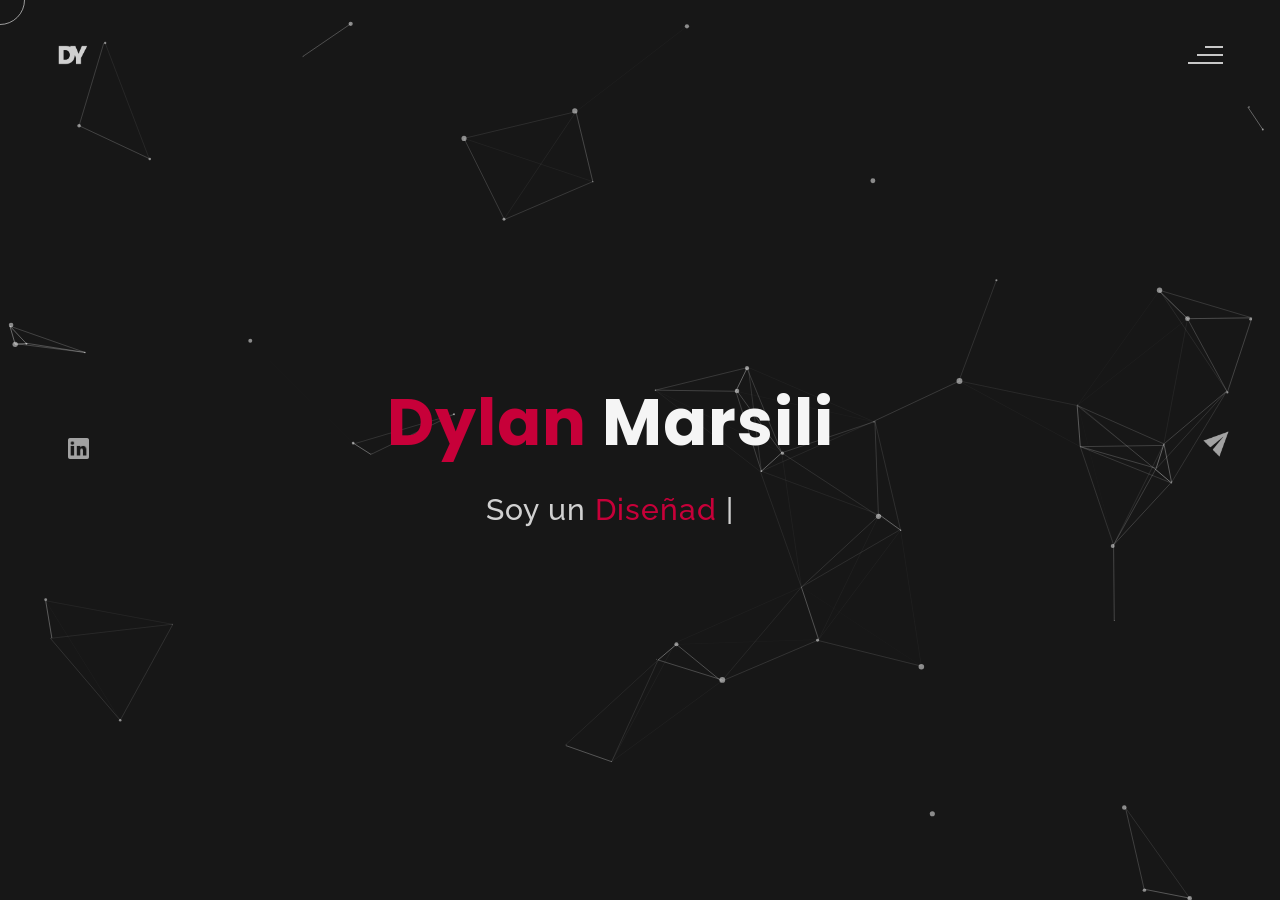
==== index.html @ aafa34e5 "upload" ====
<!DOCTYPE html>
<html lang="en">
<head>
    <meta charset="UTF-8">
    <meta name="viewport" content="width=device-width, initial-scale=1.0">
    <meta name="description" content="Dylan Marsili - Personal Portfolio" />
	<meta name="keywords" content="blog, business card, creative, creative portfolio, cv theme, online resume, personal, portfolio, professional cv, responsive portfolio, resume, resume theme, vcard" />
	<meta name="author" content="Dylan Marsili" />
    <title>Dylan Marsili - Portafolio personal</title>

   <link rel="icon" type="image/png" href="images/dy.png">
    <link rel="stylesheet" href="css/index.css">
    <script src="https://cdnjs.cloudflare.com/ajax/libs/gsap/3.2.6/gsap.min.js"></script>
</head>
<body>
    <div id="all">
        <div class="cursor"></div>
        <div id="loader">
            <span class="color">Dylan</span>Marsili 
        </div>
        <div id="breaker">
        </div>
        <div id="breaker-two">
        </div>
        <div id="navigation-content">
            <div class="logo">
                <img src="images/dy.png" alt="logo">
            </div>
            <div class="navigation-close">
                <span class="close-first"></span>
                <span class="close-second"></span>
            </div>
            <div class="navigation-links">
                <a href="#" data-text="HOGAR" id="home-link" >INICIO</a>
                <a href="#" data-text="SOBRE MÍ" id="about-link" >SOBRE MÍ</a>
                <a href="#" data-text="PORTFOLIO" id="portfolio-link" >PORTAFOLIO</a>
                <a href="#" data-text="CONTACTO" id="contact-link" >CONTACTO</a>
            </div>
        </div>
        <div id="navigation-bar">
            <img src="images/dy.png" alt="logo">
            <div class="menubar">
                <span class="first-span"></span>
                <span class="second-span"></span>
                <span class="third-span"></span>
            </div>
        </div>
        <div id="header">
            <div id="particles"></div>
            <div class="social-media-links">
                <a href="https://www.linkedin.com/in/dylan-marsili-94a693265/"><img src="images/linkedin logo.png" class="social-media" alt="linkedin-logo"></a>

            </div>
            <div class="header-content">
                <div class="header-content-box">
                <div class="firstline"><span class="color">Dylan </span>Marsili</div>
                <div class="secondline">
                Soy un
            <span class="txt-rotate color" data-period="1200"data-rotate='[ " Diseñador.", " Persona de libre dedicación." ]'></span>
            <span class="slash">|</span>
        </div>
                    <div class="contact">
                <a href="Mailto:marsilidylan@gmail.com"><img src="images/mail.png" alt="email-pic" class="contactpic"></a><!--Your email Id write in place of "#"-->
                    </div>    
            </div>
            </div>
        </div>
        <div id="about">
            <div class="color-changer">
            <div class="color-panel">
                <img src="images/gear.png" alt="">
            </div>
            <div class="color-selector">
                <div class="heading">Colores personalizados</div>
                <div class="colors">
                    <ul >
                    <li>
                        <a href="#0" class="color-red " title="color-red"></a>
                    </li>
                    <li>
                        <a href="#0" class="color-purple" title="color-purple"></a>
                    </li>
                    <li>
                        <a href="#0" class="color-malt" title="color-malt"></a>
                    </li>
                    <li>
                        <a href="#0" class="color-green" title="color-green"></a>
                    </li>
                    <li>
                        <a href="#0" class="color-blue" title="color-blue"></a>
                    </li>
                    <li>
                        <a href="#0" class="color-orange" title="color-orange"></a>
                    </li>
                    </ul>
                </div>
            </div>
            </div>
            <div id="about-content">
                <div class="about-header">
                    Acerca de <span class="color">A mí</span>
                    <span class ="header-caption">Llegar a saber <span class="color"> a mí.</span></span>
                </div>
                <div class="about-main">
            <div class="about-first-paragraph wow">
               <span class="about-first-line">
                   Soy creativo
                    <span class="color">desarrollador web</span>
                     Basado en Argentina</span>
                     <br>
               <span class="about-second-line"> Soy un estudiante de desarrollo web en Coderhouse y un estudiante autodidacta de Python and Programming.
                Aspiro a conseguir un trabajo en el mundo del desarrollo web, ganar experiencia, nuevos conocimientos y fortalecer mi vida profesional.
                
                Soy una persona empática y entusiasta, con habilidades centradas en el trabajo en equipo, la comunicación asertiva, la resolución de problemas, responsable y proactivo, me gusta aprender de los demás y mejorar continuamente. </span>
               <div class="cv">
                <a href="CV.pdf" target="_blank"><button>Descargar <span class="colors">CV</span></button></a>
            </div>
            </div>
            <div class="about-img">
                <img src="images/about.jpg" alt="image">
            </div>
            </div>
    
            </div>
            <div id="services">
                <div class="color-changer">
                    <div class="color-panel">
                        <img src="images/gear.png" alt="">
                    </div>
                    <div class="color-selector">
                        <div class="heading">Colores personalizados</div>
                        <div class="colors">
                            <ul >
                            <li>
                                <a href="#0" class="color-red " title="color-red"></a>
                            </li>
                            <li>
                                <a href="#0" class="color-purple" title="color-purple"></a>
                            </li>
                            <li>
                                <a href="#0" class="color-malt" title="color-malt"></a>
                            </li>
                            <li>
                                <a href="#0" class="color-green" title="color-green"></a>
                            </li>
                            <li>
                                <a href="#0" class="color-blue" title="color-blue"></a>
                            </li>
                            <li>
                                <a href="#0" class="color-orange" title="color-orange"></a>
                            </li>
                            </ul>
                        </div>
                    </div>
                    </div>
                    <div class="services-heading wow">
                        <span class="color">Mi</span> Servicios
                    </div>
                    <div class="services-content">
                           <div class="service-one service wow">
                               <div class="service-img">
                               <img src="images/coding.png" alt="service-one">
                               </div>
                               <div class="service-description">
                                <h2>Diseño web</h2>
                               </div>
                           </div>
                           <div class="service-two service wow">
                               <div class="service-img">
                               <img src="images/instagram.png" alt="service-two">
                               </div>
                               <div class="service-description">
                                <h2>Medios de comunicación social</h2>
                               </div>
                           </div>
                           <div class="service-three service wow">
                            <div class="service-img">
                               <img src="images/bulb.png" alt="service-three">
                            </div>
                            <div class="service-description">
                                <h2>Diseño creativo</h2>
                            </div>
                        </div>
                    </div>
            </div>
            <div id="skills">
                <div class="skills-header">
                     Mi <span class="color"> Habilidades</span>
                </div>
                <div class="skills-content " style="text-align: center;">
                    <div class="skill-html skill">
                        <div class="skill-text">
                    <div class="html">
                        HTML/CSS
                    </div>
                        </div>
                    <div class="html-prog wow prog">
                 <div class="html-progress wow">95%</div>
                    </div>
                    </div>
                    <div class="skill-html skill">
                        <div class="skill-text">
                    <div class="html">
                      Javascript
                    </div>
                        </div>
                    <div class="html-prog wow prog">
                 <div class="js-progress wow">90%</div>
                    </div>
                    </div>
                    <div class="skill-html skill">
                        <div class="skill-text">
                    <div class="html">
                        Adobe Ps
                    </div>
                        </div>
                    <div class="html-prog wow prog">
                 <div class="adobe-progress wow">83%</div>
                    </div>
                    </div>
                    <div class="skill-html skill">
                        <div class="skill-text">
                    <div class="html">
                        PHP
                    </div>
                        </div>
                    <div class="html-prog wow prog">
                 <div class="php-progress wow">87%</div>
                    </div>
                    </div>
                    <div class="skill-html skill">
                        <div class="skill-text">
                    <div class="html">
                        JQuery
                    </div>
                        </div>
                    <div class="html-prog wow prog">
                 <div class="jquery-progress wow">94%</div>
                    </div>
                    </div>
                    <div class="skill-html skill">
                        <div class="skill-text">
                    <div class="html">
                        SEO
                    </div>
                        </div>
                    <div class="html-prog wow prog">
                 <div class="seo-progress wow">84%</div>
                    </div>
                    </div>
                </div>
            </div>
            <div class="footer">
             <div class="footer-text">
                 <img src="./images/copyright.png" alt="copyright-img" class="images" height="14px"> Dylan Marsili
             </div>
            </div>
        </div>
        <div id="portfolio">
            <div class="color-changer">
                <div class="color-panel">
                    <img src="images/gear.png" alt="">
                </div>
                <div class="color-selector">
                    <div class="heading">Colores personalizados</div>
                    <div class="colors">
                        <ul >
                        <li>
                            <a href="#0" class="color-red " title="color-red"></a>
                        </li>
                        <li>
                            <a href="#0" class="color-purple" title="color-purple"></a>
                        </li>
                        <li>
                            <a href="#0" class="color-malt" title="color-malt"></a>
                        </li>
                        <li>
                            <a href="#0" class="color-green" title="color-green"></a>
                        </li>
                        <li>
                            <a href="#0" class="color-blue" title="color-blue"></a>
                        </li>
                        <li>
                            <a href="#0" class="color-orange" title="color-orange"></a>
                        </li>
                        </ul>
                    </div>
                </div>
                </div>
            <div class="portfolio-header"> <span class="color"> Mi </span> portafolio
            <span class ="header-caption"> Algunos de mis <span class="color"> Obras</span></span></div>
             <div id="portfolio-content">
                 <div class="portfolio portfolio-first">
                     <div class="portfolio-image">
                        <img src="images/portfolio-first.jpg" alt="portfolio-first">
                     </div>
                     <div class="portfolio-text">
                         <h2>Idea de la aplicación</h2>
                     </div>
                 </div>
                 <div class="portfolio portfolio-second">
                    <div class="portfolio-image">
                        <img src="images/portfolio-second.jpg" alt="portfolio-second">
                    </div>
                    <div class="portfolio-text">
                        <h2>Diseño web</h2>
                    </div>
                </div>
             
                <div class="portfolio portfolio-third">
                    <div class="portfolio-image">
                        <img src="images/portfolio-third.jpg" alt="portfolio-third">
                    </div>
                    <div class="portfolio-text">
                        <h2>Diseño de UI</h2>
                    </div>
                </div>
                <div class="portfolio portfolio-fourth">
                    <div class=" portfolio-image">
                        <img src="images/portfolio-fourth.jpg" alt="portfolio-fourth">
                    </div>
                    <div class="portfolio-text">
                        <h2>Wow gráficos</h2>
                    </div>
                </div>
                 </div>
            <div class="footer">
                <div class="footer-text">
                    <img src="./images/copyright.png" alt="copyright-img" class="images" height="14px"> Dylan Marsili
                </div>
               </div>
             </div>
     <div id="contact">
        <div class="color-changer">
            <div class="color-panel">
                <img src="images/gear.png" alt="">
            </div>
            <div class="color-selector">
                <div class="heading">Colores personalizados</div>
                <div class="colors">
                    <ul >
                    <li>
                        <a href="#0" class="color-red " title="color-red"></a>
                    </li>
                    <li>
                        <a href="#0" class="color-purple" title="color-purple"></a>
                    </li>
                    <li>
                        <a href="#0" class="color-malt" title="color-malt"></a>
                    </li>
                    <li>
                        <a href="#0" class="color-green" title="color-green"></a>
                    </li>
                    <li>
                        <a href="#0" class="color-blue" title="color-blue"></a>
                    </li>
                    <li>
                        <a href="#0" class="color-orange" title="color-orange"></a>
                    </li>
                    </ul>
                </div>
            </div>
            </div>
         <div class="contact-header">Contacto <span class="color"> A mí</span>
        <div class="contact-header-caption"> <span class="color"> Conseguir</span> En contacto.</div></div>
        <div class="contact-content">
             <div class="contact-form">
                 <div class="form-header">
                     Mensajeame
                 </div>
                 <form id="myForm" action="#">
                    <div class="input-line">
                        <input  id="name" type="text" placeholder="Nombre" class="input-name">
                        <input id="email" type="email" placeholder="Email"  class="input-name">
                    </div>
                    <input type="text" id="subject" placeholder="Sujeto" class="input-subject">
                    <textarea id ="body" class="input-textarea" placeholder="Mensaje"></textarea>
                    <button type="button" id ="submit" value="send">Entregar</button>
                 </form>
               
             </div>
             <div class="contact-info">
                <div class="contact-info-header">
                    Datos de contacto
                </div>
                <div class="contact-info-content">
                <div class="contect-info-content-line">
                    <img src="./images/icon-name.png" class="icon" alt="name-icon">
                    <div class="contact-info-icon-text">
                        <h6>Nombre</h6>
                        <p>Dylan Marsili</p>
                  </div>
                </div>
                <div class="contect-info-content-line">
                  <img src="./images/icon-location.png" class="icon" alt="location-icon">
                  <div class="contact-info-icon-text">
                      <h6>Ubicación</h6>
                      <p>Argentina</p>
                </div>
              </div>
    
              
              <div class="contect-info-content-line">
                  <img src="./images/icon-email.png" class="icon" alt="email-icon">
                  <div class="contact-info-icon-text">
                      <h6>Email</h6>
                      <p>marsilidylan@gmail.com</p>
                </div>
              </div>
                </div>
           </div>
        </div>
                    <div class="footer">
                        <div class="footer-text">
                            <img src="./images/copyright.png" alt="copyright-img" class="images" height="14px"> Dylan Marsili
                        </div>
                       </div>
     </div>
    </div>  
    <script src="js/jquery.min.js"></script>
    <script src="js/particles.js"></script>
    <script src="js/particles.min.js"></script>
    <script src="js/index.js"></script>
    <script>
  particlesJS("particles", {"particles":{"number":{"value":40,"density":{"enable":true,"value_area":800}},"color":{"value":"#ffffff"},"shape":{"type":"circle","stroke":{"width":0,"color":"#000000"},"polygon":{"nb_sides":5},"image":{"src":"img/github.svg","width":100,"height":100}},"opacity":{"value":0.5,"random":false,"anim":{"enable":false,"speed":1,"opacity_min":0.1,"sync":false}},"size":{"value":3,"random":true,"anim":{"enable":false,"speed":40,"size_min":0.1,"sync":false}},"line_linked":{"enable":true,"distance":150,"color":"#ffffff","opacity":0.4,"width":1},"move":{"enable":true,"speed":6,"direction":"none","random":false,"straight":false,"out_mode":"out","bounce":false,"attract":{"enable":false,"rotateX":600,"rotateY":1200}}},"interactivity":{"detect_on":"canvas","events":{"onhover":{"enable":true,"mode":"repulse"},"onclick":{"enable":true,"mode":"push"},"resize":true},"modes":{"grab":{"distance":400,"line_linked":{"opacity":1}},"bubble":{"distance":400,"size":40,"duration":2,"opacity":8,"speed":3},"repulse":{"distance":200,"duration":0.4},"push":{"particles_nb":4},"remove":{"particles_nb":2}}},"retina_detect":true});
    </script>

</body>
</html>
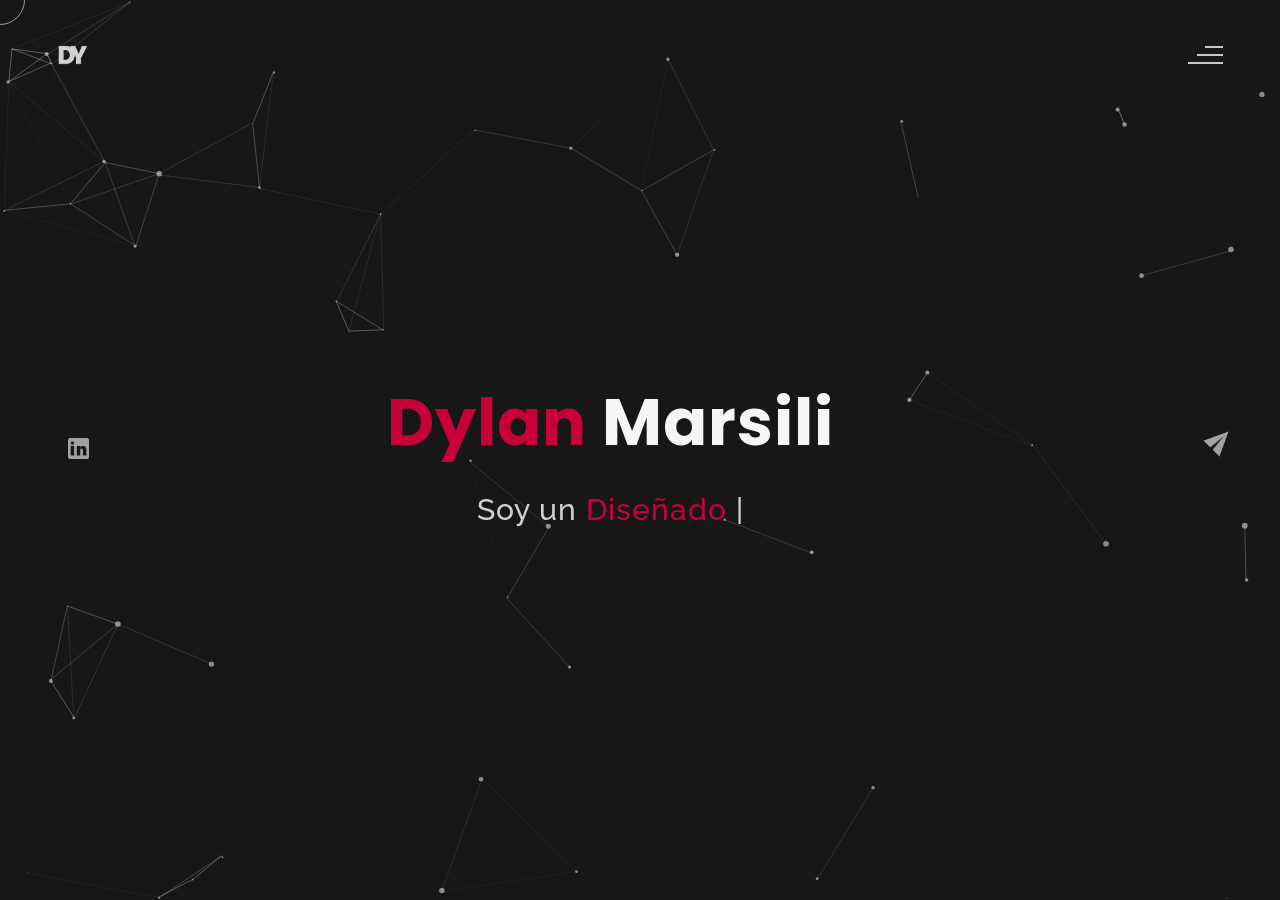
==== commit 6dc6df2c: "upload" ====
--- a/index.html
+++ b/index.html
@@ -57,7 +57,7 @@
                 <div class="firstline"><span class="color">Dylan </span>Marsili</div>
                 <div class="secondline">
                 Soy un
-            <span class="txt-rotate color" data-period="1200"data-rotate='[ " Diseñador.", " Persona de libre dedicación." ]'></span>
+            <span class="txt-rotate color" data-period="1200"data-rotate='[ " Diseñador.", "Frontend Developer.", "Python Developer" ]'></span>
             <span class="slash">|</span>
         </div>
                     <div class="contact">
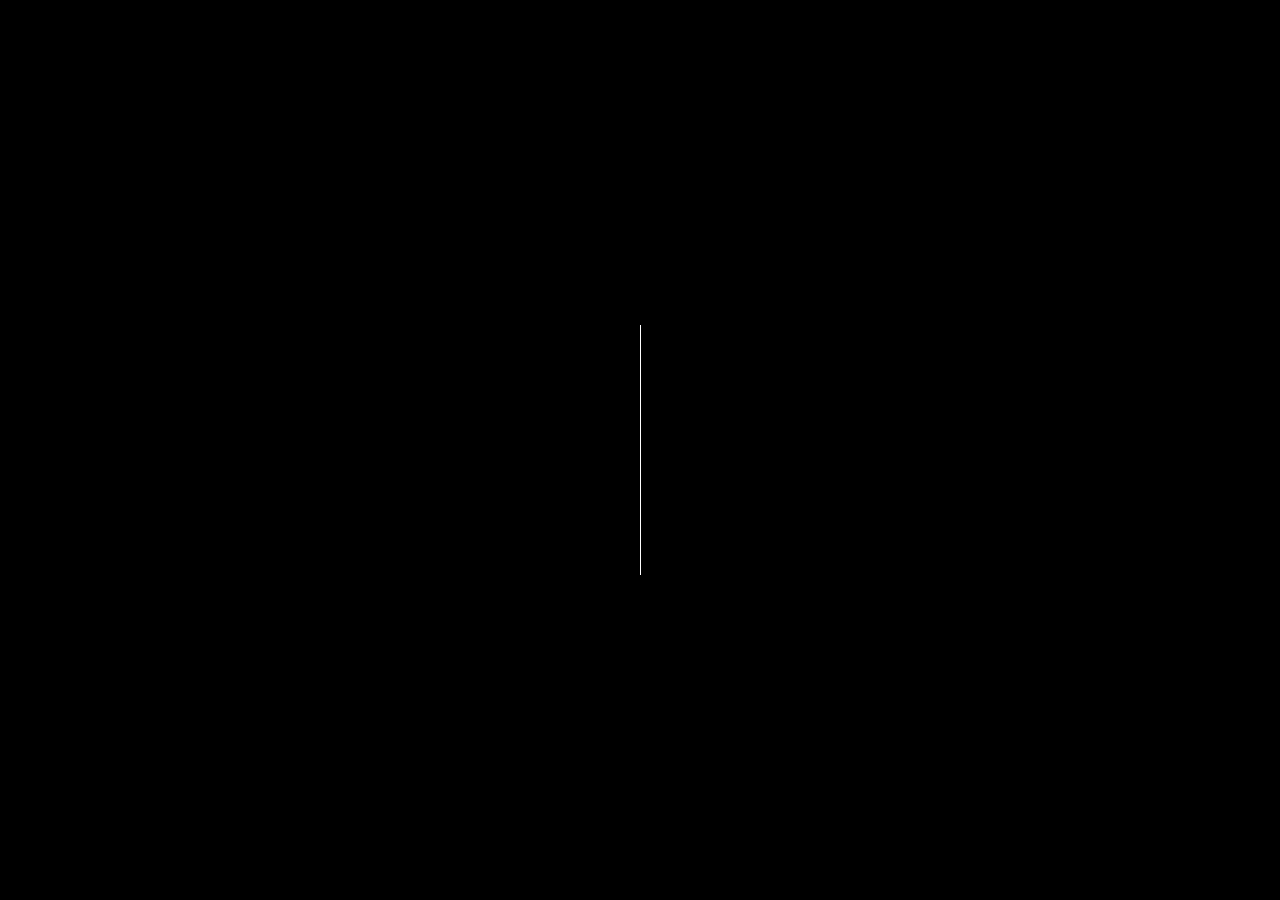
==== commit c5107875: "init" ====
--- a/index.html
+++ b/index.html
@@ -1,430 +1,573 @@
-
 <!DOCTYPE html>
+<!--[if lt IE 7 ]><html class="ie ie6" lang="en"> <![endif]-->
+<!--[if IE 7 ]><html class="ie ie7" lang="en"> <![endif]-->
+<!--[if IE 8 ]><html class="ie ie8" lang="en"> <![endif]-->
+<!--[if (gte IE 9)|!(IE)]><!-->
 <html lang="en">
+<!--<![endif]-->
+
 <head>
-    <meta charset="UTF-8">
-    <meta name="viewport" content="width=device-width, initial-scale=1.0">
-    <meta name="description" content="Dylan Marsili - Personal Portfolio" />
-	<meta name="keywords" content="blog, business card, creative, creative portfolio, cv theme, online resume, personal, portfolio, professional cv, responsive portfolio, resume, resume theme, vcard" />
-	<meta name="author" content="Dylan Marsili" />
-    <title>Dylan Marsili - Portafolio personal</title>
-
-   <link rel="icon" type="image/png" href="images/dy.png">
-    <link rel="stylesheet" href="css/index.css">
-    <script src="https://cdnjs.cloudflare.com/ajax/libs/gsap/3.2.6/gsap.min.js"></script>
+    <meta http-equiv="Content-Type" content="text/html; charset=utf-8" />
+    <meta name="description" content="Name of your web site">
+    <meta name="author" content="Marketify">
+    <meta name="viewport" content="width=device-width, initial-scale=1, maximum-scale=1">
+    <title>Dylan Marsili</title>
+
+    <link href="https://fonts.googleapis.com/css2?family=Montserrat:ital,wght@0,100;0,200;0,300;0,400;0,500;0,600;0,700;0,800;0,900;1,100;1,200;1,300;1,400;1,500;1,600;1,700;1,800;1,900&family=Syne:wght@400;500;600;700;800&display=swap" rel="stylesheet">
+    <link href="https://fonts.googleapis.com/css2?family=Archivo+Black&display=swap" rel="stylesheet">
+    <link rel="stylesheet" type="text/css" href="css/plugins.css" />
+    <link rel="stylesheet" type="text/css" href="css/modalboxes.css" />
+    <link rel="stylesheet" type="text/css" href="css/style.css" />
+    <!--[if lt IE 9]> <script type="text/javascript" src="js/modernizr.custom.js"></script> <![endif]-->
+
 </head>
+
 <body>
-    <div id="all">
-        <div class="cursor"></div>
-        <div id="loader">
-            <span class="color">Dylan</span>Marsili 
-        </div>
-        <div id="breaker">
-        </div>
-        <div id="breaker-two">
-        </div>
-        <div id="navigation-content">
-            <div class="logo">
-                <img src="images/dy.png" alt="logo">
-            </div>
-            <div class="navigation-close">
-                <span class="close-first"></span>
-                <span class="close-second"></span>
-            </div>
-            <div class="navigation-links">
-                <a href="#" data-text="HOGAR" id="home-link" >INICIO</a>
-                <a href="#" data-text="SOBRE MÍ" id="about-link" >SOBRE MÍ</a>
-                <a href="#" data-text="PORTFOLIO" id="portfolio-link" >PORTAFOLIO</a>
-                <a href="#" data-text="CONTACTO" id="contact-link" >CONTACTO</a>
+
+    <div id="preloader">
+        <div class="loader_line"></div>
+    </div>
+
+
+    <div class="arlo_tm_all_wrap" data-enter="fadeInUp" data-exit>
+
+        <div class="arlo_tm_background_effects" data-style="circles"></div>
+
+
+
+        <div class="arlo_tm_topbar">
+            <div class="topbar_inner">
+                <div class="logo" data-type="text">
+                    <div class="avatar" data-img-url="img/about/1.jpg"></div>
+                    <div class="image"><img src="img/logo/logo.png" alt /></div>
+                    <div class="text">
+                        <h3>DYLAN</h3>
+                    </div>
+                </div>
+                <div class="trigger">
+                    <div class="hamburger hamburger--slider">
+                        <div class="hamburger-box">
+                            <div class="hamburger-inner"></div>
+                        </div>
+                    </div>
+                </div>
             </div>
         </div>
-        <div id="navigation-bar">
-            <img src="images/dy.png" alt="logo">
-            <div class="menubar">
-                <span class="first-span"></span>
-                <span class="second-span"></span>
-                <span class="third-span"></span>
+        <div class="arlo_tm_mobile_menu">
+            <div class="inner">
+                <div class="wrapper">
+                    <div class="logo" data-type="text">
+                        <div class="avatar" data-img-url="img/about/1.jpg"></div>
+                        <div class="image"><img src="img/logo/logo.png" alt /></div>
+                        <div class="text">
+                            <h3>DYLAN</h3>
+                        </div>
+                    </div>
+                    <div class="menu_list">
+                        <ul class="transition_link">
+                            <li class="active"><a href="#home">Inicio</a></li>
+                            <li><a href="#about">Sobre Mí</a></li>
+                            <li><a href="#services">Servicios</a></li>
+                            <li><a href="#portfolio">Portafolio</a></li>
+                            <li><a href="#contact">Contacto</a></li>
+                        </ul>
+                    </div>
+                    <div class="social">
+                        <ul>
+                            <li><a href="https://www.linkedin.com/in/dylan-marsili-94a693265/   "><img class="linkedin" src="img/linkedin_3536569.png" alt="linkedin"></a></li>
+                        </ul>
+                    </div>
+                    <div class="copyright">
+                        <p>Copyright &copy; 2024</p>
+                    </div>
+                </div>
             </div>
         </div>
-        <div id="header">
-            <div id="particles"></div>
-            <div class="social-media-links">
-                <a href="https://www.linkedin.com/in/dylan-marsili-94a693265/"><img src="images/linkedin logo.png" class="social-media" alt="linkedin-logo"></a>
-
-            </div>
-            <div class="header-content">
-                <div class="header-content-box">
-                <div class="firstline"><span class="color">Dylan </span>Marsili</div>
-                <div class="secondline">
-                Soy un
-            <span class="txt-rotate color" data-period="1200"data-rotate='[ " Diseñador.", "Frontend Developer.", "Python Developer" ]'></span>
-            <span class="slash">|</span>
-        </div>
-                    <div class="contact">
-                <a href="Mailto:marsilidylan@gmail.com"><img src="images/mail.png" alt="email-pic" class="contactpic"></a><!--Your email Id write in place of "#"-->
-                    </div>    
-            </div>
+
+
+        <div class="arlo_tm_sidebar_menu">
+            <div class="sidebar_inner">
+                <div class="logo" data-type="text">
+                    <div class="avatar" data-img-url="img/about/1.jpg"></div>
+                    <div class="image"><img src="img/logo/logo.png" alt /></div>
+                    <div class="text">
+                        <h3>DYLAN</h3>
+                    </div>
+                </div>
+                <div class="menu">
+                    <ul class="transition_link">
+                        <li class="active"><a href="#home">Inicio</a></li>
+                        <li><a href="#about">Sobre Mí</a></li>
+                        <li><a href="#services">Servicios</a></li>
+                        <li><a href="#portfolio">Portafolio</a></li>
+                        <li><a href="#contact">Contacto</a></li>
+                    </ul>
+                </div>
+                <div class="copyright">
+                    <p>Copyright &copy; 2024 por <a class="line_effect">Dylan Marsili</a></p>
+                    <p>Todos los derechos reservados</p>
+                </div>
+                <div class="social">
+                    <ul>
+                        <li><a href="https://www.linkedin.com/in/dylan-marsili-94a693265/"><img class="linkedin" src="img/linkedin_3536569.png" alt="linkedin"></a></li>
+                    </ul>
+                </div>
             </div>
         </div>
-        <div id="about">
-            <div class="color-changer">
-            <div class="color-panel">
-                <img src="images/gear.png" alt="">
-            </div>
-            <div class="color-selector">
-                <div class="heading">Colores personalizados</div>
-                <div class="colors">
-                    <ul >
-                    <li>
-                        <a href="#0" class="color-red " title="color-red"></a>
-                    </li>
-                    <li>
-                        <a href="#0" class="color-purple" title="color-purple"></a>
-                    </li>
-                    <li>
-                        <a href="#0" class="color-malt" title="color-malt"></a>
-                    </li>
-                    <li>
-                        <a href="#0" class="color-green" title="color-green"></a>
-                    </li>
-                    <li>
-                        <a href="#0" class="color-blue" title="color-blue"></a>
-                    </li>
-                    <li>
-                        <a href="#0" class="color-orange" title="color-orange"></a>
-                    </li>
-                    </ul>
-                </div>
-            </div>
-            </div>
-            <div id="about-content">
-                <div class="about-header">
-                    Acerca de <span class="color">A mí</span>
-                    <span class ="header-caption">Llegar a saber <span class="color"> a mí.</span></span>
-                </div>
-                <div class="about-main">
-            <div class="about-first-paragraph wow">
-               <span class="about-first-line">
-                   Soy creativo
-                    <span class="color">desarrollador web</span>
-                     Basado en Argentina</span>
-                     <br>
-               <span class="about-second-line"> Soy un estudiante de desarrollo web en Coderhouse y un estudiante autodidacta de Python and Programming.
-                Aspiro a conseguir un trabajo en el mundo del desarrollo web, ganar experiencia, nuevos conocimientos y fortalecer mi vida profesional.
-                
-                Soy una persona empática y entusiasta, con habilidades centradas en el trabajo en equipo, la comunicación asertiva, la resolución de problemas, responsable y proactivo, me gusta aprender de los demás y mejorar continuamente. </span>
-               <div class="cv">
-                <a href="CV.pdf" target="_blank"><button>Descargar <span class="colors">CV</span></button></a>
-            </div>
-            </div>
-            <div class="about-img">
-                <img src="images/about.jpg" alt="image">
-            </div>
-            </div>
-    
-            </div>
-            <div id="services">
-                <div class="color-changer">
-                    <div class="color-panel">
-                        <img src="images/gear.png" alt="">
-                    </div>
-                    <div class="color-selector">
-                        <div class="heading">Colores personalizados</div>
-                        <div class="colors">
-                            <ul >
-                            <li>
-                                <a href="#0" class="color-red " title="color-red"></a>
-                            </li>
-                            <li>
-                                <a href="#0" class="color-purple" title="color-purple"></a>
-                            </li>
-                            <li>
-                                <a href="#0" class="color-malt" title="color-malt"></a>
-                            </li>
-                            <li>
-                                <a href="#0" class="color-green" title="color-green"></a>
-                            </li>
-                            <li>
-                                <a href="#0" class="color-blue" title="color-blue"></a>
-                            </li>
-                            <li>
-                                <a href="#0" class="color-orange" title="color-orange"></a>
-                            </li>
-                            </ul>
-                        </div>
-                    </div>
-                    </div>
-                    <div class="services-heading wow">
-                        <span class="color">Mi</span> Servicios
-                    </div>
-                    <div class="services-content">
-                           <div class="service-one service wow">
-                               <div class="service-img">
-                               <img src="images/coding.png" alt="service-one">
-                               </div>
-                               <div class="service-description">
-                                <h2>Diseño web</h2>
-                               </div>
-                           </div>
-                           <div class="service-two service wow">
-                               <div class="service-img">
-                               <img src="images/instagram.png" alt="service-two">
-                               </div>
-                               <div class="service-description">
-                                <h2>Medios de comunicación social</h2>
-                               </div>
-                           </div>
-                           <div class="service-three service wow">
-                            <div class="service-img">
-                               <img src="images/bulb.png" alt="service-three">
+
+
+        <div class="arlo_tm_mainpart">
+            <div class="mainpart_inner">
+
+                <div id="home" class="arlo_tm_section animated">
+                    <div class="arlo_tm_home">
+                        <div class="content">
+                            <h3>Dylan Marsili</h3>
+                            <div class="animateText">
+                                <span>Web Developer</span>
+                                <span>Diseñador UI/UX</span>
+                                <span>Optimizador SEO</span>
                             </div>
-                            <div class="service-description">
-                                <h2>Diseño creativo</h2>
+                        </div>
+                    </div>
+                </div>
+
+
+                <div id="about" class="arlo_tm_section">
+                    <div class="section_inner">
+                        <div class="arlo_tm_about">
+                            <div class="biography">
+                                <div class="arlo_tm_title">
+                                    <h3>Sobre Mi</h3>
+                                </div>
+                                <div class="text">
+                                    <p> Soy estudiante de desarrollo web en Coderhouse y estudiante autodidacta de Python y Programación.
+                                        Aspiro a conseguir un trabajo en el mundo del desarrollo web, ganar experiencia, nuevos conocimientos y fortalecer mi vida profesional.
+                                        
+                                        Soy una persona empática y entusiasta, con habilidades enfocadas al trabajo en equipo, comunicación asertiva, resolución de problemas, responsable y proactiva, me gusta aprender de los demás y mejorar continuamente.</p>
+                                </div>
+                                <div class="details">
+                                    <ul>
+                                        <li>
+                                            <span>Nombre:</span>
+                                            <span>Dylan Marsili</span>
+                                        </li>
+                                        <li>
+                                            <span>Ciudad:</span>
+                                            <span>Buenos Aires, Argentina</span>
+                                        </li>
+                                        <li>
+                                            <span>Trabajo:</span>
+                                            <span>Full Stack Developer</span>
+                                        </li>
+                                        <li>
+                                            <span>Numero:</span>
+                                            <span><a class="line_effect" href="#">+54 9 11 2248-4894</a></span>
+                                        </li>
+                                        <li>
+                                            <span>Email:</span>
+                                            <span><a class="line_effect" href="#"><span class="__cf_email__">marsilidylan@gmail.com</span></a>
+                                            </span>
+                                        </li>
+                                        <li>
+                                            <span>Pagina:</span>
+                                            <span><a class="line_effect" href="https://dylanmarsili.is-a.dev">dylanmarsili.is-a.dev</a></span>
+                                        </li>
+                                        <li>
+                                            <span>Freelance:</span>
+                                            <span>Disponible</span>
+                                        </li>
+                                    </ul>
+                                </div>
+                                <div class="arlo_tm_button">
+                                    <a href="CV.pdf" download>
+<span class="back">Descargar CV</span>
+<span class="front">Descargar CV</span>
+</a>
+                                </div>
                             </div>
-                        </div>
-                    </div>
-            </div>
-            <div id="skills">
-                <div class="skills-header">
-                     Mi <span class="color"> Habilidades</span>
-                </div>
-                <div class="skills-content " style="text-align: center;">
-                    <div class="skill-html skill">
-                        <div class="skill-text">
-                    <div class="html">
-                        HTML/CSS
-                    </div>
-                        </div>
-                    <div class="html-prog wow prog">
-                 <div class="html-progress wow">95%</div>
-                    </div>
-                    </div>
-                    <div class="skill-html skill">
-                        <div class="skill-text">
-                    <div class="html">
-                      Javascript
-                    </div>
-                        </div>
-                    <div class="html-prog wow prog">
-                 <div class="js-progress wow">90%</div>
-                    </div>
-                    </div>
-                    <div class="skill-html skill">
-                        <div class="skill-text">
-                    <div class="html">
-                        Adobe Ps
-                    </div>
-                        </div>
-                    <div class="html-prog wow prog">
-                 <div class="adobe-progress wow">83%</div>
-                    </div>
-                    </div>
-                    <div class="skill-html skill">
-                        <div class="skill-text">
-                    <div class="html">
-                        PHP
-                    </div>
-                        </div>
-                    <div class="html-prog wow prog">
-                 <div class="php-progress wow">87%</div>
-                    </div>
-                    </div>
-                    <div class="skill-html skill">
-                        <div class="skill-text">
-                    <div class="html">
-                        JQuery
-                    </div>
-                        </div>
-                    <div class="html-prog wow prog">
-                 <div class="jquery-progress wow">94%</div>
-                    </div>
-                    </div>
-                    <div class="skill-html skill">
-                        <div class="skill-text">
-                    <div class="html">
-                        SEO
-                    </div>
-                        </div>
-                    <div class="html-prog wow prog">
-                 <div class="seo-progress wow">84%</div>
-                    </div>
-                    </div>
-                </div>
-            </div>
-            <div class="footer">
-             <div class="footer-text">
-                 <img src="./images/copyright.png" alt="copyright-img" class="images" height="14px"> Dylan Marsili
-             </div>
+                            <div class="skillbox">
+                                <div class="arlo_tm_title">
+                                    <h3>Conocimientos</h3>
+                                </div>
+                                <div class="wrapper">
+                                    <div class="left">
+                                        <div class="skills_title">
+                                            <h3>Habilidades en programación</h3>
+                                        </div>
+                                        <div class="arlo_progress">
+                                            <div class="progress_inner" data-value="85" data-color="#999">
+                                                <span><span class="label">ReactJS</span><span class="number">85%</span></span>
+                                                <div class="background">
+                                                    <div class="bar">
+                                                        <div class="bar_in"></div>
+                                                    </div>
+                                                </div>
+                                            </div>
+                                            <div class="progress_inner" data-value="95" data-color="#999">
+                                                <span><span class="label">Python</span><span class="number">95%</span></span>
+                                                <div class="background">
+                                                    <div class="bar">
+                                                        <div class="bar_in"></div>
+                                                    </div>
+                                                </div>
+                                            </div>
+                                            <div class="progress_inner" data-value="90" data-color="#999">
+                                                <span><span class="label">HTML5/CSS3</span><span class="number">90%</span></span>
+                                                <div class="background">
+                                                    <div class="bar">
+                                                        <div class="bar_in"></div>
+                                                    </div>
+                                                </div>
+                                            </div>
+                                        </div>
+                                    </div>
+                                    <div class="right">
+                                        <div class="skills_title">
+                                            <h3>Habilidades lingüísticas</h3>
+                                        </div>
+                                        <div class="arlo_progress">
+                                            <div class="progress_inner" data-value="100" data-color="#999">
+                                                <span><span class="label">English</span><span class="number">100%</span></span>
+                                                <div class="background">
+                                                    <div class="bar">
+                                                        <div class="bar_in"></div>
+                                                    </div>
+                                                </div>
+                                            </div>
+                                            <div class="progress_inner" data-value="100" data-color="#999">
+                                                <span><span class="label">Spanish</span><span class="number">100%</span></span>
+                                                <div class="background">
+                                                    <div class="bar">
+                                                        <div class="bar_in"></div>
+                                                    </div>
+                                                </div>
+                                            </div>
+                                        </div>
+                                    </div>
+                                </div>
+                            </div>  
+                            <div class="arlo_tm_testimonials">
+                                <div class="arlo_tm_title">
+                                    <h3>Testimonios</h3>
+                                </div>
+                                <div class="testimonials_inner">
+                                    <div class="wrapper owl-carousel">
+                                        <div class="item">
+                                            <div class="text">
+                                                <p>Rara vez me gusta escribir reseñas, pero este equipo realmente merece una gran ovación por su atención al cliente, personalización y, lo más importante, su profesionalismo. Muchas gracias una vez más por todo
+                                                    ¡Y espero poder tratar contigo nuevamente en un futuro cercano!</p>
+                                            </div>
+                                            <div class="details">
+                                                <div class="avatar">
+                                                    <div class="image" data-img-url="img/testimonials/1.jpg"></div>
+                                                </div>
+                                                <div class="info">
+                                                    <h3 class="author"><span>Albert Kennedy</span></h3>
+                                                    <h3 class="job"><span>Arquitecto</span></h3>
+                                                </div>
+                                            </div>
+                                        </div>
+                                        <div class="item">
+                                            <div class="text">
+                                                <p>¡Diseño minimalista, increíblemente bien documentado y un placer absoluto de utilizar! La atención al cliente es una de las mejores con las que he tenido el placer de interactuar. Rápido, cortés y extremadamente
+                                                    ¡útil! ¡Muchas gracias por tu arduo trabajo!</p>
+                                            </div>
+                                            <div class="details">
+                                                <div class="avatar">
+                                                    <div class="image" data-img-url="img/testimonials/2.jpg"></div>
+                                                </div>
+                                                <div class="info">
+                                                    <h3 class="author"><span>Mark Scotland</span></h3>
+                                                    <h3 class="job"><span>Fotografo</span></h3>
+                                                </div>
+                                            </div>
+                                        </div>
+                                        <div class="item">
+                                            <div class="text">
+                                                <p>¡Me encantó el diseño de la plantilla, la documentación, la personalización y la atención al cliente del equipo de DT! Soy un novato en programación con muy pocos conocimientos sobre codificación pero el equipo de DT me ayudó.
+                                                    para iniciar con éxito el sitio web de mi currículum.</p>
+                                            </div>
+                                            <div class="details">
+                                                <div class="avatar">
+                                                    <div class="image" data-img-url="img/testimonials/3.jpg"></div>
+                                                </div>
+                                                <div class="info">
+                                                    <h3 class="author"><span>Ave Smith</span></h3>
+                                                    <h3 class="job"><span>Diseñador</span></h3>
+                                                </div>
+                                            </div>
+                                        </div>
+                                    </div>
+                                </div>
+                            </div>
+                        </div>
+                    </div>
+                </div>
+
+
+                <div id="services" class="arlo_tm_section">
+                    <div class="section_inner">
+                        <div class="arlo_tm_services">
+                            <div class="services_list">
+                                <div class="arlo_tm_title">
+                                    <h3>Servicios TOP</h3>
+                                </div>
+                                <ul>
+                                    <li>
+                                        <div class="list_inner">
+                                            <h3 class="title">Diseño Creativo</h3>
+                                            <div class="list">
+                                                <ul>
+                                                    <li><span>Diseño Figma</span></li>
+                                                    <li><span>Diseño PSD</span></li>
+                                                    <li><span>Diseño Sketch</span></li>
+                                                </ul>
+                                            </div>
+                                        </div>
+                                    </li>
+                                    <li>
+                                        <div class="list_inner">
+                                            <h3 class="title">Desarrollo web</h3>
+                                            <div class="list">
+                                                <ul>
+                                                    <li><span>Paginas HTML/CSS</span></li>
+                                                    <li><span>Paginas E-Commerce</span></li>
+                                                    <li><span>Paginas NFT &amp; AI</span></li>
+                                                </ul>
+                                            </div>
+                                        </div>
+                                    </li>
+                                    <li>
+                                        <div class="list_inner">
+                                            <h3 class="title">Automatización</h3>
+                                            <div class="list">
+                                                <ul>
+                                                    <li><span>Automatización Web</span></li>
+                                                    <li><span>Automataización Programas</span></li>
+                                                    <li><span>Automatización OS</span></li>
+                                                </ul>
+                                            </div>
+                                        </div>
+                                    </li>
+                                    <li>
+                                        <div class="list_inner">
+                                            <h3 class="title">Optimización SEO</h3>
+                                            <div class="list">
+                                                <ul>
+                                                    <li><span>Pagina SEO</span></li>
+                                                    <li><span>Validacion de Codigo</span></li>
+                                                    <li><span>Analiticas</span></li>
+                                                </ul>
+                                            </div>
+                                        </div>
+                                    </li>
+                                </ul>
+                            </div>
+                        </div>
+                    </div>
+                </div>
+
+
+                <div class="arlo_tm_portfolio_titles"></div>
+                <div id="portfolio" class="arlo_tm_section">
+                    <div class="section_inner">
+                        <div class="arlo_tm_portfolio">
+                            <div class="portfolio_list">
+                                <div class="arlo_tm_title">
+                                    <h3>Portafolio Creativo</h3>
+                                </div>
+                                <ul class="portfolio_item gallery_zoom">
+                                    <li class="vimeo">
+                                        <div class="inner">
+                                            <div class="entry arlo_tm_portfolio_animation_wrap" data-title="Diseño Web" data-category="Web">
+                                                <a class="popup-vimeo" href="effects/blur-effect/">
+                                                    <img src="img/thumbs/1-1.jpg" alt />
+                                                    <div class="abs_image" data-img-url="img/effects/blur-effect.PNG"></div>
+                                                </a>
+                                            </div>
+                                        </div>
+                                    </li>
+                                    <li class="youtube">
+                                        <div class="inner">
+                                            <div class="entry arlo_tm_portfolio_animation_wrap" data-title="Diseño Web" data-category="Web">
+                                                <a class="popup-youtube" href="effects/card-effect/">
+                                                    <img src="img/thumbs/1-1.jpg" alt />
+                                                    <div class="abs_image" data-img-url="img/effects/card-effect.PNG"></div>
+                                                </a>
+                                            </div>
+                                        </div>
+                                    </li>
+                                    <li class="soundcloud">
+                                        <div class="inner">
+                                            <div class="entry arlo_tm_portfolio_animation_wrap" data-title="Diseño Web" data-category="Web">
+                                                <a class="soundcloude_link mfp-iframe audio" href="effects/card-hover-effect/">
+                                                    <img src="img/thumbs/1-1.jpg" alt />
+                                                    <div class="abs_image" data-img-url="img/effects/card-hover-effect.PNG"></div>
+                                                </a>
+                                            </div>
+                                        </div>
+                                    </li>
+                                    <li class="modalbox">
+                                        <div class="inner">
+                                            <div class="entry arlo_tm_portfolio_animation_wrap" data-title="Diseño Web" data-category="Web">
+                                                <a class="popup_info portfolio_popup" href="effects/gallery-hover-effect/">
+                                                    <img src="img/thumbs/1-1.jpg" alt />
+                                                    <div class="abs_image" data-img-url="img/effects/gallery-hover-effect.PNG"></div>
+                                                </a>
+                                            </div>
+                                        </div>
+                                    </li>
+                                    <li class="Web">
+                                        <div class="inner">
+                                            <div class="entry arlo_tm_portfolio_animation_wrap" data-title="Diseño Web" data-category="Web">
+                                                <a class="popup_info portfolio_popup" href="effects/hacked-text-effect/">
+                                                    <img src="img/thumbs/1-1.jpg" alt />
+                                                    <div class="abs_image" data-img-url="img/effects/hacked-text-effect.PNG"></div>
+                                                </a>
+                                            </div>
+                                        </div>
+                                    </li>
+                                    <li class="Web">
+                                        <div class="inner">
+                                            <div class="entry arlo_tm_portfolio_animation_wrap" data-title="Diseño Web" data-category="Web">
+                                                <a class="popup_info portfolio_popup" href="effects/hover-card-effect/">
+                                                    <img src="img/thumbs/1-1.jpg" alt />
+                                                    <div class="abs_image" data-img-url="img/effects/hover-card-effect.PNG"></div>
+                                                </a>
+                                            </div>
+                                        </div>
+                                    </li>
+                                    <li class="Web">
+                                        <div class="inner">
+                                            <div class="entry arlo_tm_portfolio_animation_wrap" data-title="Diseño Web" data-category="Web">
+                                                <a class="popup_info portfolio_popup" href="effects/hover-effect/">
+                                                    <img src="img/thumbs/1-1.jpg" alt />
+                                                    <div class="abs_image" data-img-url="img/effects/hover-effect.PNG"></div>
+                                                </a>
+                                            </div>
+                                        </div>
+                                    </li>
+                                    <li class="Web">
+                                        <div class="inner">
+                                            <div class="entry arlo_tm_portfolio_animation_wrap" data-title="Diseño Web" data-category="Web">
+                                                <a class="popup_info portfolio_popup" href="effects/left-right-side/">
+                                                    <img src="img/thumbs/1-1.jpg" alt />
+                                                    <div class="abs_image" data-img-url="img/effects/left-right-side.PNG"></div>
+                                                </a>
+                                            </div>
+                                        </div>
+                                    </li>
+                                    <li class="Web">
+                                        <div class="inner">
+                                            <div class="entry arlo_tm_portfolio_animation_wrap" data-title="Diseño Web" data-category="Web">
+                                                <a class="popup_info portfolio_popup" href="effects/magical-text-effect/">
+                                                    <img src="img/thumbs/1-1.jpg" alt />
+                                                    <div class="abs_image" data-img-url="img/effects/magical-text-effect.PNG"></div>
+                                                </a>
+                                            </div>
+                                        </div>
+                                    </li>
+                                    <li class="Web">
+                                        <div class="inner">
+                                            <div class="entry arlo_tm_portfolio_animation_wrap" data-title="Diseño Web" data-category="Web">
+                                                <a class="popup_info portfolio_popup" href="effects/parallax-slider/">
+                                                    <img src="img/thumbs/1-1.jpg" alt />
+                                                    <div class="abs_image" data-img-url="img/effects/parallax-slider.PNG"></div>
+                                                </a>
+                                            </div>
+                                        </div>
+                                </ul>
+                            </div>
+                        </div>
+                    </div>
+                </div>
+
+
+
+
+                <div id="contact" class="arlo_tm_section">
+                    <div class="section_inner">
+                        <div class="arlo_tm_contact">
+                            <div class="contact_inner">
+                                <div class="arlo_tm_title">
+                                    <h3>Contactame</h3>
+                                </div>
+                                <div class="form_wrapper">
+                                    <form id="contactForm">
+                                        <div class="error_box" id="empty-form">
+                                            <p>Por favor complete los campos obligatorios</p>
+                                        </div>
+                                        <div class="error_box" id="subject-alert">
+                                            <p>Por favor seleccione Asunto</p>
+                                        </div>
+                                        <div class="error_box" id="security-alert">
+                                            <p>El Código de Seguridad no coincide !</p>
+                                        </div>
+                                        <div class="error_box" id="email-invalid">
+                                            <p>Por favor, introduce una dirección de correo electrónico válida. Exp. <a href="/cdn-cgi/l/email-protection" class="__cf_email__" data-cfemail="9cf9e4fdf1ecf0f9dcfbf1fdf5f0b2fff3f1">[email&#160;protected]</a></p>
+                                        </div>
+                                        <div class="error_box" id="phone-invalid">
+                                            <p>Por favor ingrese un número de teléfono válido. Exp. +998994425557</p>
+                                        </div>
+                                        <div class="error_box" id="error_mail">
+                                            <p></p>
+                                        </div>
+                                        <div class="success_box" id="success_mail">
+                                            <p>Tu mensaje ha sido enviado. Nos pondremos en contacto con usted tan pronto como sea posible.</p>
+                                        </div>
+                                        <ul>
+                                            <li>
+                                                <input type="text" placeholder="Nombre" name="contact_name" class="cf-form-control" />
+                                                <span></span>
+                                            </li>
+                                            <li>
+                                                <input type="text" placeholder="Email" name="contact_email" class="cf-form-control" />
+                                                <span></span>
+                                            </li>
+                                            <li>
+                                                <input type="text" placeholder="Telefono" name="contact_phone" class="cf-form-control" />
+                                                <span></span>
+                                            </li>
+                                            <li>
+                                                <select name="contact_subject" class="cf-form-control colored">
+<option value="Elija Servicio">Elija Servicio</option>
+<option value="Desarrollo web">Desarrollo web</option>
+<option value="Automatización">Automatización</option>
+<option value="Diseño UI/UX">Diseño UI/UX</option>
+</select>
+                                            </li>
+                                            <li id="text-area-w">
+                                                <textarea placeholder="Mensaje" name="contact_message" class="cf-form-control"></textarea>
+                                            </li>
+
+                                        </ul>
+                                        <div class="arlo_tm_button">
+                                            <a href="#" id="send_message">
+<span class="back">Mandar mensaje</span>
+<span class="front">Mandar mensaje</span>
+</a>
+                                        </div>
+                                    </form>
+                                </div>
+                            </div>
+                        </div>
+                    </div>
+                </div>
+
             </div>
         </div>
-        <div id="portfolio">
-            <div class="color-changer">
-                <div class="color-panel">
-                    <img src="images/gear.png" alt="">
-                </div>
-                <div class="color-selector">
-                    <div class="heading">Colores personalizados</div>
-                    <div class="colors">
-                        <ul >
-                        <li>
-                            <a href="#0" class="color-red " title="color-red"></a>
-                        </li>
-                        <li>
-                            <a href="#0" class="color-purple" title="color-purple"></a>
-                        </li>
-                        <li>
-                            <a href="#0" class="color-malt" title="color-malt"></a>
-                        </li>
-                        <li>
-                            <a href="#0" class="color-green" title="color-green"></a>
-                        </li>
-                        <li>
-                            <a href="#0" class="color-blue" title="color-blue"></a>
-                        </li>
-                        <li>
-                            <a href="#0" class="color-orange" title="color-orange"></a>
-                        </li>
-                        </ul>
-                    </div>
-                </div>
-                </div>
-            <div class="portfolio-header"> <span class="color"> Mi </span> portafolio
-            <span class ="header-caption"> Algunos de mis <span class="color"> Obras</span></span></div>
-             <div id="portfolio-content">
-                 <div class="portfolio portfolio-first">
-                     <div class="portfolio-image">
-                        <img src="images/portfolio-first.jpg" alt="portfolio-first">
-                     </div>
-                     <div class="portfolio-text">
-                         <h2>Idea de la aplicación</h2>
-                     </div>
-                 </div>
-                 <div class="portfolio portfolio-second">
-                    <div class="portfolio-image">
-                        <img src="images/portfolio-second.jpg" alt="portfolio-second">
-                    </div>
-                    <div class="portfolio-text">
-                        <h2>Diseño web</h2>
-                    </div>
-                </div>
-             
-                <div class="portfolio portfolio-third">
-                    <div class="portfolio-image">
-                        <img src="images/portfolio-third.jpg" alt="portfolio-third">
-                    </div>
-                    <div class="portfolio-text">
-                        <h2>Diseño de UI</h2>
-                    </div>
-                </div>
-                <div class="portfolio portfolio-fourth">
-                    <div class=" portfolio-image">
-                        <img src="images/portfolio-fourth.jpg" alt="portfolio-fourth">
-                    </div>
-                    <div class="portfolio-text">
-                        <h2>Wow gráficos</h2>
-                    </div>
-                </div>
-                 </div>
-            <div class="footer">
-                <div class="footer-text">
-                    <img src="./images/copyright.png" alt="copyright-img" class="images" height="14px"> Dylan Marsili
-                </div>
-               </div>
-             </div>
-     <div id="contact">
-        <div class="color-changer">
-            <div class="color-panel">
-                <img src="images/gear.png" alt="">
-            </div>
-            <div class="color-selector">
-                <div class="heading">Colores personalizados</div>
-                <div class="colors">
-                    <ul >
-                    <li>
-                        <a href="#0" class="color-red " title="color-red"></a>
-                    </li>
-                    <li>
-                        <a href="#0" class="color-purple" title="color-purple"></a>
-                    </li>
-                    <li>
-                        <a href="#0" class="color-malt" title="color-malt"></a>
-                    </li>
-                    <li>
-                        <a href="#0" class="color-green" title="color-green"></a>
-                    </li>
-                    <li>
-                        <a href="#0" class="color-blue" title="color-blue"></a>
-                    </li>
-                    <li>
-                        <a href="#0" class="color-orange" title="color-orange"></a>
-                    </li>
-                    </ul>
-                </div>
-            </div>
-            </div>
-         <div class="contact-header">Contacto <span class="color"> A mí</span>
-        <div class="contact-header-caption"> <span class="color"> Conseguir</span> En contacto.</div></div>
-        <div class="contact-content">
-             <div class="contact-form">
-                 <div class="form-header">
-                     Mensajeame
-                 </div>
-                 <form id="myForm" action="#">
-                    <div class="input-line">
-                        <input  id="name" type="text" placeholder="Nombre" class="input-name">
-                        <input id="email" type="email" placeholder="Email"  class="input-name">
-                    </div>
-                    <input type="text" id="subject" placeholder="Sujeto" class="input-subject">
-                    <textarea id ="body" class="input-textarea" placeholder="Mensaje"></textarea>
-                    <button type="button" id ="submit" value="send">Entregar</button>
-                 </form>
-               
-             </div>
-             <div class="contact-info">
-                <div class="contact-info-header">
-                    Datos de contacto
-                </div>
-                <div class="contact-info-content">
-                <div class="contect-info-content-line">
-                    <img src="./images/icon-name.png" class="icon" alt="name-icon">
-                    <div class="contact-info-icon-text">
-                        <h6>Nombre</h6>
-                        <p>Dylan Marsili</p>
-                  </div>
-                </div>
-                <div class="contect-info-content-line">
-                  <img src="./images/icon-location.png" class="icon" alt="location-icon">
-                  <div class="contact-info-icon-text">
-                      <h6>Ubicación</h6>
-                      <p>Argentina</p>
-                </div>
-              </div>
-    
-              
-              <div class="contect-info-content-line">
-                  <img src="./images/icon-email.png" class="icon" alt="email-icon">
-                  <div class="contact-info-icon-text">
-                      <h6>Email</h6>
-                      <p>marsilidylan@gmail.com</p>
-                </div>
-              </div>
-                </div>
-           </div>
-        </div>
-                    <div class="footer">
-                        <div class="footer-text">
-                            <img src="./images/copyright.png" alt="copyright-img" class="images" height="14px"> Dylan Marsili
-                        </div>
-                       </div>
-     </div>
-    </div>  
-    <script src="js/jquery.min.js"></script>
-    <script src="js/particles.js"></script>
-    <script src="js/particles.min.js"></script>
-    <script src="js/index.js"></script>
-    <script>
-  particlesJS("particles", {"particles":{"number":{"value":40,"density":{"enable":true,"value_area":800}},"color":{"value":"#ffffff"},"shape":{"type":"circle","stroke":{"width":0,"color":"#000000"},"polygon":{"nb_sides":5},"image":{"src":"img/github.svg","width":100,"height":100}},"opacity":{"value":0.5,"random":false,"anim":{"enable":false,"speed":1,"opacity_min":0.1,"sync":false}},"size":{"value":3,"random":true,"anim":{"enable":false,"speed":40,"size_min":0.1,"sync":false}},"line_linked":{"enable":true,"distance":150,"color":"#ffffff","opacity":0.4,"width":1},"move":{"enable":true,"speed":6,"direction":"none","random":false,"straight":false,"out_mode":"out","bounce":false,"attract":{"enable":false,"rotateX":600,"rotateY":1200}}},"interactivity":{"detect_on":"canvas","events":{"onhover":{"enable":true,"mode":"repulse"},"onclick":{"enable":true,"mode":"push"},"resize":true},"modes":{"grab":{"distance":400,"line_linked":{"opacity":1}},"bubble":{"distance":400,"size":40,"duration":2,"opacity":8,"speed":3},"repulse":{"distance":200,"duration":0.4},"push":{"particles_nb":4},"remove":{"particles_nb":2}}},"retina_detect":true});
-    </script>
+
+    </div>
+
+
+    <script data-cfasync="false" src="/cdn-cgi/scripts/5c5dd728/cloudflare-static/email-decode.min.js"></script>
+    <script src="js/jquery.js"></script>
+    <!--[if lt IE 10]> <script type="text/javascript" src="js/ie8.js"></script> <![endif]-->
+    <script src="js/plugins.js"></script>
+    <script src="js/contact.form.js"></script>
+    <script src="js/init.js"></script>
 
 </body>
+
 </html>
--- a/css/modalboxes.css
+++ b/css/modalboxes.css
@@ -0,0 +1,16682 @@
+html,body,div,span,applet,object,iframe,h1,h2,h3,h4,h5,h6,p,blockquote,pre,a,abbr,acronym,address,big,cite,code,del,dfn,em,font,ins,kbd,q,s,samp,small,strike,strong,sub,sup,tt,var,b,u,i,center,dl,dt,dd,ol,ul,li,fieldset,form,label,legend,table,caption,tbody,tfoot,thead,tr,th,td {
+    background: 0 0;
+    border: 0;
+    margin: 0;
+    padding: 0;
+    vertical-align: baseline;
+    outline: none
+}
+
+article,aside,details,figcaption,figure,footer,header,hgroup,nav,section {
+    display: block
+}
+
+blockquote {
+    quotes: none
+}
+
+blockquote:before,blockquote:after {
+    content: '';
+    content: none
+}
+
+ul,ol {
+    margin: 0
+}
+
+ul li,ol li {
+    margin: 0
+}
+
+img {
+    vertical-align: middle;
+    max-width: 100%
+}
+
+iframe {
+    max-width: 100%
+}
+
+del {
+    text-decoration: line-through
+}
+
+a,i {
+    border: none
+}
+
+a:hover {
+    text-decoration: none
+}
+
+textarea {
+    border-radius: 0;
+    resize: vertical;
+    -webkit-box-sizing: border-box;
+    -moz-box-sizing: border-box;
+    -ms-box-sizing: border-box;
+    box-sizing: border-box;
+    width: 100%;
+    border: 1px solid #eee;
+    -webkit-transition: all .3s ease;
+    -moz-transition: all .3s ease;
+    -ms-transition: all .3s ease;
+    -o-transition: all .3s ease;
+    transition: all .3s ease
+}
+
+input[type=text],input[type=password],input[type=datetime],input[type=datetime-local],input[type=date],input[type=month],input[type=time],input[type=week],input[type=number],input[type=email],input[type=url],input[type=search],input[type=tel],input[type=color],.uneditable-input {
+    border-radius: 0;
+    min-width: auto;
+    -webkit-box-sizing: border-box;
+    -moz-box-sizing: border-box;
+    -ms-box-sizing: border-box;
+    box-sizing: border-box;
+    height: 44px;
+    vertical-align: middle;
+    border: 1px solid #eee;
+    -webkit-transition: all .3s ease;
+    -moz-transition: all .3s ease;
+    -ms-transition: all .3s ease;
+    -o-transition: all .3s ease;
+    transition: all .3s ease
+}
+
+textarea:focus,input[type=text]:focus,input[type=password]:focus,input[type=datetime]:focus,input[type=datetime-local]:focus,input[type=date]:focus,input[type=month]:focus,input[type=time]:focus,input[type=week]:focus,input[type=number]:focus,input[type=email]:focus,input[type=url]:focus,input[type=search]:focus,input[type=tel]:focus,input[type=color]:focus,.uneditable-input:focus {
+    border-color: #ccc;
+    background: #eee
+}
+
+input[type=submit] {
+    padding: 13px 15px;
+    height: 40px;
+    line-height: 1;
+    text-transform: uppercase;
+    text-decoration: none;
+    border: none;
+    cursor: pointer;
+    color: #fff;
+    background: #777;
+    -webkit-transition: all .3s ease;
+    -moz-transition: all .3s ease;
+    -ms-transition: all .3s ease;
+    -o-transition: all .3s ease;
+    transition: all .3s ease
+}
+
+input[type=submit]:hover {
+    background: #444
+}
+
+select {
+    border: 2px solid #eee
+}
+
+input[type=button] {
+    cursor: pointer;
+    -webkit-transition: all .3s ease;
+    -moz-transition: all .3s ease;
+    -ms-transition: all .3s ease;
+    -o-transition: all .3s ease;
+    transition: all .3s ease
+}
+
+@font-face {
+    font-family: fontello;
+    src: url(font/fontello.eot?26650032);
+    src: url(font/fontello.eot?26650032#iefix) format('embedded-opentype'),url(font/fontello.woff2?26650032) format('woff2'),url(font/fontello.woff?26650032) format('woff'),url(font/fontello.ttf?26650032) format('truetype'),url(font/fontello.svg?26650032#fontello) format('svg');
+    font-weight: 400;
+    font-style: normal
+}
+
+[class^=icon-]:before,[class*=" icon-"]:before {
+    font-family: fontello;
+    font-style: normal;
+    font-weight: 400;
+    speak: never;
+    display: inline-block;
+    text-decoration: inherit;
+    width: 1em;
+    margin-right: .2em;
+    text-align: center;
+    font-variant: normal;
+    text-transform: none;
+    line-height: 1em;
+    margin-left: .2em;
+    -webkit-font-smoothing: antialiased;
+    -moz-osx-font-smoothing: grayscale
+}
+
+.icon-wrench-1:before {
+    content: '\e013'
+}
+
+.icon-basket-circled:before {
+    content: '\e014'
+}
+
+.icon-folder:before {
+    content: '\e015'
+}
+
+.icon-doc-new-circled:before {
+    content: '\e016'
+}
+
+.icon-cogs:before {
+    content: '\e020'
+}
+
+.icon-wrench:before {
+    content: '\e021'
+}
+
+.icon-rss:before {
+    content: '\e028'
+}
+
+.icon-folder-open:before {
+    content: '\e029'
+}
+
+.icon-wrench-outline:before {
+    content: '\e02f'
+}
+
+.icon-calendar:before {
+    content: '\e054'
+}
+
+.icon-doc:before {
+    content: '\e06c'
+}
+
+.icon-trash-circled:before {
+    content: '\e06d'
+}
+
+.icon-doc-new:before {
+    content: '\e07d'
+}
+
+.icon-doc-circled:before {
+    content: '\e07e'
+}
+
+.icon-basket-2:before {
+    content: '\e091'
+}
+
+.icon-folder-circled:before {
+    content: '\e09d'
+}
+
+.icon-basket:before {
+    content: '\e0c3'
+}
+
+.icon-wrench-circled:before {
+    content: '\e0c4'
+}
+
+.icon-cog:before {
+    content: '\e0e6'
+}
+
+.icon-phone-circled:before {
+    content: '\e0f3'
+}
+
+.icon-phone:before {
+    content: '\e0f4'
+}
+
+.icon-cog-circled:before {
+    content: '\e101'
+}
+
+.icon-folder-close:before {
+    content: '\e102'
+}
+
+.icon-right-small:before {
+    content: '\e800'
+}
+
+.icon-down-dir:before {
+    content: '\e801'
+}
+
+.icon-up-dir:before {
+    content: '\e802'
+}
+
+.icon-left-dir:before {
+    content: '\e803'
+}
+
+.icon-right-dir:before {
+    content: '\e804'
+}
+
+.icon-down-open:before {
+    content: '\e805'
+}
+
+.icon-left-open:before {
+    content: '\e806'
+}
+
+.icon-right-open:before {
+    content: '\e807'
+}
+
+.icon-up-open:before {
+    content: '\e808'
+}
+
+.icon-down-big:before {
+    content: '\e809'
+}
+
+.icon-left-big:before {
+    content: '\e80a'
+}
+
+.icon-right-big:before {
+    content: '\e80b'
+}
+
+.icon-up-big:before {
+    content: '\e80c'
+}
+
+.icon-arrows-cw:before {
+    content: '\e80d'
+}
+
+.icon-ccw:before {
+    content: '\e80e'
+}
+
+.icon-print-1:before {
+    content: '\e80f'
+}
+
+.icon-twitter-5:before {
+    content: '\e80f'
+}
+
+.icon-attach-1:before {
+    content: '\e810'
+}
+
+.icon-twitter-rect:before {
+    content: '\e810'
+}
+
+.icon-videocam-2:before {
+    content: '\e811'
+}
+
+.icon-ok-outline:before {
+    content: '\e811'
+}
+
+.icon-picture-outline:before {
+    content: '\e812'
+}
+
+.icon-th-large-1:before {
+    content: '\e812'
+}
+
+.icon-camera-outline:before {
+    content: '\e813'
+}
+
+.icon-th-outline:before {
+    content: '\e813'
+}
+
+.icon-export-1:before {
+    content: '\e814'
+}
+
+.icon-lock-filled:before {
+    content: '\e814'
+}
+
+.icon-code-2:before {
+    content: '\e815'
+}
+
+.icon-menu-outline:before {
+    content: '\e815'
+}
+
+.icon-folder-1:before {
+    content: '\e816'
+}
+
+.icon-looped-square-interest:before {
+    content: '\e816'
+}
+
+.icon-arrows-cw-2:before {
+    content: '\e817'
+}
+
+.icon-rss-2:before {
+    content: '\e817'
+}
+
+.icon-loop-2:before {
+    content: '\e818'
+}
+
+.icon-link-outline:before {
+    content: '\e818'
+}
+
+.icon-resize-normal-outline:before {
+    content: '\e819'
+}
+
+.icon-star-circled:before {
+    content: '\e819'
+}
+
+.icon-folder-add:before {
+    content: '\e81a'
+}
+
+.icon-braille:before {
+    content: '\e81a'
+}
+
+.icon-user-delete:before {
+    content: '\e81b'
+}
+
+.icon-compass:before {
+    content: '\e81b'
+}
+
+.icon-lock-1:before {
+    content: '\e81c'
+}
+
+.icon-user-add-outline:before {
+    content: '\e81c'
+}
+
+.icon-bookmark:before {
+    content: '\e81d'
+}
+
+.icon-forward-outline:before {
+    content: '\e81d'
+}
+
+.icon-flag:before {
+    content: '\e81e'
+}
+
+.icon-minus-outline:before {
+    content: '\e81e'
+}
+
+.icon-floppy:before {
+    content: '\e81f'
+}
+
+.icon-clock-1:before {
+    content: '\e81f'
+}
+
+.icon-megaphone:before {
+    content: '\e820'
+}
+
+.icon-volume-low:before {
+    content: '\e820'
+}
+
+.icon-key:before {
+    content: '\e821'
+}
+
+.icon-brush-1:before {
+    content: '\e821'
+}
+
+.icon-globe-alt:before {
+    content: '\e822'
+}
+
+.icon-compass-circled:before {
+    content: '\e822'
+}
+
+.icon-fast-fw-1:before {
+    content: '\e823'
+}
+
+.icon-star-empty:before {
+    content: '\e823'
+}
+
+.icon-rewind-outline:before {
+    content: '\e824'
+}
+
+.icon-user:before {
+    content: '\e824'
+}
+
+.icon-flash-1:before {
+    content: '\e825'
+}
+
+.icon-group:before {
+    content: '\e825'
+}
+
+.icon-moon-1:before {
+    content: '\e826'
+}
+
+.icon-trash:before {
+    content: '\e826'
+}
+
+.icon-gift:before {
+    content: '\e827'
+}
+
+.icon-cloud-1:before {
+    content: '\e827'
+}
+
+.icon-adjust:before {
+    content: '\e827'
+}
+
+.icon-cancel-circled2:before {
+    content: '\e828'
+}
+
+.icon-flash-outline:before {
+    content: '\e828'
+}
+
+.icon-volume-up:before {
+    content: '\e828'
+}
+
+.icon-comment-1:before {
+    content: '\e829'
+}
+
+.icon-zoom-out-2:before {
+    content: '\e829'
+}
+
+.icon-zoom-out:before {
+    content: '\e829'
+}
+
+.icon-chat-1:before {
+    content: '\e82a'
+}
+
+.icon-popup-4:before {
+    content: '\e82a'
+}
+
+.icon-down-circled:before {
+    content: '\e82a'
+}
+
+.icon-bell-1:before {
+    content: '\e82b'
+}
+
+.icon-lock-open-filled:before {
+    content: '\e82b'
+}
+
+.icon-left-circled:before {
+    content: '\e82b'
+}
+
+.icon-stumbleupon-circled:before {
+    content: '\e82c'
+}
+
+.icon-pin-outline:before {
+    content: '\e82c'
+}
+
+.icon-record-1:before {
+    content: '\e82c'
+}
+
+.icon-lastfm-1:before {
+    content: '\e82d'
+}
+
+.icon-chat-1:before {
+    content: '\e82d'
+}
+
+.icon-eject-outline:before {
+    content: '\e82d'
+}
+
+.icon-lastfm-circled:before {
+    content: '\e82e'
+}
+
+.icon-chat-alt:before {
+    content: '\e82e'
+}
+
+.icon-cloud-sun:before {
+    content: '\e82e'
+}
+
+.icon-plus-1:before {
+    content: '\e82f'
+}
+
+.icon-menu-2:before {
+    content: '\e82f'
+}
+
+.icon-clock:before {
+    content: '\e82f'
+}
+
+.icon-plus-circled:before {
+    content: '\e830'
+}
+
+.icon-edit-2:before {
+    content: '\e830'
+}
+
+.icon-clock-circled:before {
+    content: '\e830'
+}
+
+.icon-hammer:before {
+    content: '\e831'
+}
+
+.icon-down-1:before {
+    content: '\e831'
+}
+
+.icon-megaphone:before {
+    content: '\e831'
+}
+
+.icon-home-1:before {
+    content: '\e832'
+}
+
+.icon-left-1:before {
+    content: '\e832'
+}
+
+.icon-up-circled:before {
+    content: '\e832'
+}
+
+.icon-cog-1:before {
+    content: '\e833'
+}
+
+.icon-right-1:before {
+    content: '\e833'
+}
+
+.icon-shuffle:before {
+    content: '\e833'
+}
+
+.icon-cog-alt:before {
+    content: '\e834'
+}
+
+.icon-up-1:before {
+    content: '\e834'
+}
+
+.icon-play:before {
+    content: '\e834'
+}
+
+.icon-basket:before {
+    content: '\e835'
+}
+
+.icon-down-bold:before {
+    content: '\e835'
+}
+
+.icon-play-circled2:before {
+    content: '\e835'
+}
+
+.icon-flickr-1:before {
+    content: '\e836'
+}
+
+.icon-left-bold:before {
+    content: '\e836'
+}
+
+.icon-help:before {
+    content: '\e836'
+}
+
+.icon-github-circled-1:before {
+    content: '\e837'
+}
+
+.icon-right-bold:before {
+    content: '\e837'
+}
+
+.icon-help-circled:before {
+    content: '\e837'
+}
+
+.icon-lastfm-circled-1:before {
+    content: '\e838'
+}
+
+.icon-up-bold:before {
+    content: '\e838'
+}
+
+.icon-info-circled:before {
+    content: '\e838'
+}
+
+.icon-info-circled-1:before {
+    content: '\e839'
+}
+
+.icon-down-fat:before {
+    content: '\e839'
+}
+
+.icon-up-hand:before {
+    content: '\e839'
+}
+
+.icon-minus-circled:before {
+    content: '\e83a'
+}
+
+.icon-right-fat:before {
+    content: '\e83a'
+}
+
+.icon-cw:before {
+    content: '\e83a'
+}
+
+.icon-rdio-circled:before {
+    content: '\e83b'
+}
+
+.icon-list-alt:before {
+    content: '\e83b'
+}
+
+.icon-up-fat:before {
+    content: '\e83b'
+}
+
+.icon-folder-1:before {
+    content: '\e83c'
+}
+
+.icon-aboveground-rail:before {
+    content: '\e83c'
+}
+
+.icon-pause-circled:before {
+    content: '\e83c'
+}
+
+.icon-minus:before {
+    content: '\e83d'
+}
+
+.icon-airfield:before {
+    content: '\e83d'
+}
+
+.icon-thumbs-up:before {
+    content: '\e83e'
+}
+
+.icon-airport:before {
+    content: '\e83e'
+}
+
+.icon-thumbs-down:before {
+    content: '\e83f'
+}
+
+.icon-art-gallery:before {
+    content: '\e83f'
+}
+
+.icon-download-1:before {
+    content: '\e840'
+}
+
+.icon-bar:before {
+    content: '\e840'
+}
+
+.icon-upload-1:before {
+    content: '\e841'
+}
+
+.icon-baseball:before {
+    content: '\e841'
+}
+
+.icon-forward:before {
+    content: '\e842'
+}
+
+.icon-basketball:before {
+    content: '\e842'
+}
+
+.icon-pencil-1:before {
+    content: '\e843'
+}
+
+.icon-beer:before {
+    content: '\e843'
+}
+
+.icon-edit:before {
+    content: '\e844'
+}
+
+.icon-belowground-rail:before {
+    content: '\e844'
+}
+
+.icon-eject:before {
+    content: '\e845'
+}
+
+.icon-bicycle:before {
+    content: '\e845'
+}
+
+.icon-flight:before {
+    content: '\e846'
+}
+
+.icon-bus:before {
+    content: '\e846'
+}
+
+.icon-th:before {
+    content: '\e847'
+}
+
+.icon-cafe:before {
+    content: '\e847'
+}
+
+.icon-th-list-1:before {
+    content: '\e848'
+}
+
+.icon-campsite:before {
+    content: '\e848'
+}
+
+.icon-ok-1:before {
+    content: '\e849'
+}
+
+.icon-cemetery:before {
+    content: '\e849'
+}
+
+.icon-ok-circled-1:before {
+    content: '\e84a'
+}
+
+.icon-cinema:before {
+    content: '\e84a'
+}
+
+.icon-ok-circled2:before {
+    content: '\e84b'
+}
+
+.icon-college:before {
+    content: '\e84b'
+}
+
+.icon-tags:before {
+    content: '\e84c'
+}
+
+.icon-commerical-building:before {
+    content: '\e84c'
+}
+
+.icon-tag:before {
+    content: '\e84d'
+}
+
+.icon-credit-card:before {
+    content: '\e84d'
+}
+
+.icon-eye-off:before {
+    content: '\e84e'
+}
+
+.icon-cricket:before {
+    content: '\e84e'
+}
+
+.icon-eye-1:before {
+    content: '\e84f'
+}
+
+.icon-embassy:before {
+    content: '\e84f'
+}
+
+.icon-lock-open-1:before {
+    content: '\e850'
+}
+
+.icon-fast-food:before {
+    content: '\e850'
+}
+
+.icon-ferry:before {
+    content: '\e851'
+}
+
+.icon-quote-circled:before {
+    content: '\e851'
+}
+
+.icon-fire-station:before {
+    content: '\e852'
+}
+
+.icon-export:before {
+    content: '\e852'
+}
+
+.icon-football:before {
+    content: '\e853'
+}
+
+.icon-pencil:before {
+    content: '\e853'
+}
+
+.icon-fuel:before {
+    content: '\e854'
+}
+
+.icon-pencil-circled:before {
+    content: '\e854'
+}
+
+.icon-garden:before {
+    content: '\e855'
+}
+
+.icon-edit:before {
+    content: '\e855'
+}
+
+.icon-giraffe:before {
+    content: '\e856'
+}
+
+.icon-edit-circled:before {
+    content: '\e856'
+}
+
+.icon-golf:before {
+    content: '\e857'
+}
+
+.icon-edit-alt:before {
+    content: '\e857'
+}
+
+.icon-grocery-store:before {
+    content: '\e858'
+}
+
+.icon-print:before {
+    content: '\e858'
+}
+
+.icon-harbor:before {
+    content: '\e859'
+}
+
+.icon-retweet:before {
+    content: '\e859'
+}
+
+.icon-heliport:before {
+    content: '\e85a'
+}
+
+.icon-comment:before {
+    content: '\e85a'
+}
+
+.icon-hospital:before {
+    content: '\e85b'
+}
+
+.icon-comment-alt:before {
+    content: '\e85b'
+}
+
+.icon-up-circled2:before {
+    content: '\e85c'
+}
+
+.icon-industrial-building:before {
+    content: '\e85c'
+}
+
+.icon-signal:before {
+    content: '\e85c'
+}
+
+.icon-down-circled2:before {
+    content: '\e85d'
+}
+
+.icon-library:before {
+    content: '\e85d'
+}
+
+.icon-desktop:before {
+    content: '\e85d'
+}
+
+.icon-left-hand:before {
+    content: '\e85e'
+}
+
+.icon-lodging:before {
+    content: '\e85e'
+}
+
+.icon-laptop:before {
+    content: '\e85e'
+}
+
+.icon-skype-outline:before {
+    content: '\e85f'
+}
+
+.icon-london-underground:before {
+    content: '\e85f'
+}
+
+.icon-error:before {
+    content: '\e85f'
+}
+
+.icon-tumbler-circled:before {
+    content: '\e860'
+}
+
+.icon-minefield:before {
+    content: '\e860'
+}
+
+.icon-error-alt:before {
+    content: '\e860'
+}
+
+.icon-tumbler:before {
+    content: '\e861'
+}
+
+.icon-monument:before {
+    content: '\e861'
+}
+
+.icon-location:before {
+    content: '\e861'
+}
+
+.icon-dribbble-circled-1:before {
+    content: '\e862'
+}
+
+.icon-right-open-outline:before {
+    content: '\e862'
+}
+
+.icon-museum:before {
+    content: '\e862'
+}
+
+.icon-volume-off:before {
+    content: '\e863'
+}
+
+.icon-pharmacy:before {
+    content: '\e863'
+}
+
+.icon-inbox-circled:before {
+    content: '\e863'
+}
+
+.icon-attention-circled:before {
+    content: '\e864'
+}
+
+.icon-pitch:before {
+    content: '\e864'
+}
+
+.icon-laptop-circled:before {
+    content: '\e864'
+}
+
+.icon-attention-1:before {
+    content: '\e865'
+}
+
+.icon-police:before {
+    content: '\e865'
+}
+
+.icon-network:before {
+    content: '\e865'
+}
+
+.icon-post:before {
+    content: '\e866'
+}
+
+.icon-attach:before {
+    content: '\e866'
+}
+
+.icon-prison:before {
+    content: '\e867'
+}
+
+.icon-attach-circled:before {
+    content: '\e867'
+}
+
+.icon-rail:before {
+    content: '\e868'
+}
+
+.icon-lock:before {
+    content: '\e868'
+}
+
+.icon-religious-christian:before {
+    content: '\e869'
+}
+
+.icon-lock-circled:before {
+    content: '\e869'
+}
+
+.icon-religious-islam:before {
+    content: '\e86a'
+}
+
+.icon-lock-open:before {
+    content: '\e86a'
+}
+
+.icon-religious-jewish:before {
+    content: '\e86b'
+}
+
+.icon-lock-open-alt:before {
+    content: '\e86b'
+}
+
+.icon-restaurant:before {
+    content: '\e86c'
+}
+
+.icon-eye:before {
+    content: '\e86c'
+}
+
+.icon-roadblock:before {
+    content: '\e86d'
+}
+
+.icon-eye-off:before {
+    content: '\e86d'
+}
+
+.icon-school:before {
+    content: '\e86e'
+}
+
+.icon-tag:before {
+    content: '\e86e'
+}
+
+.icon-shop:before {
+    content: '\e86f'
+}
+
+.icon-tags:before {
+    content: '\e86f'
+}
+
+.icon-skiing:before {
+    content: '\e870'
+}
+
+.icon-bookmark:before {
+    content: '\e870'
+}
+
+.icon-soccer:before {
+    content: '\e871'
+}
+
+.icon-bookmark-empty:before {
+    content: '\e871'
+}
+
+.icon-swimming:before {
+    content: '\e872'
+}
+
+.icon-flag:before {
+    content: '\e872'
+}
+
+.icon-tennis:before {
+    content: '\e873'
+}
+
+.icon-flag-circled:before {
+    content: '\e873'
+}
+
+.icon-theatre:before {
+    content: '\e874'
+}
+
+.icon-thumbs-up:before {
+    content: '\e874'
+}
+
+.icon-toilet:before {
+    content: '\e875'
+}
+
+.icon-thumbs-down:before {
+    content: '\e875'
+}
+
+.icon-town-hall:before {
+    content: '\e876'
+}
+
+.icon-download:before {
+    content: '\e876'
+}
+
+.icon-trash-2:before {
+    content: '\e877'
+}
+
+.icon-download-alt:before {
+    content: '\e877'
+}
+
+.icon-tree-1:before {
+    content: '\e878'
+}
+
+.icon-upload:before {
+    content: '\e878'
+}
+
+.icon-tree-2:before {
+    content: '\e879'
+}
+
+.icon-quote:before {
+    content: '\e879'
+}
+
+.icon-award:before {
+    content: '\e87a'
+}
+
+.icon-warehouse:before {
+    content: '\e87a'
+}
+
+.icon-align-justify:before {
+    content: '\e87a'
+}
+
+.icon-signal:before {
+    content: '\e87b'
+}
+
+.icon-duckduckgo:before {
+    content: '\e87b'
+}
+
+.icon-list:before {
+    content: '\e87b'
+}
+
+.icon-target:before {
+    content: '\e87c'
+}
+
+.icon-aim:before {
+    content: '\e87c'
+}
+
+.icon-indent-left:before {
+    content: '\e87c'
+}
+
+.icon-search-1:before {
+    content: '\e87d'
+}
+
+.icon-delicious:before {
+    content: '\e87d'
+}
+
+.icon-volume-off:before {
+    content: '\e87d'
+}
+
+.icon-music:before {
+    content: '\e87e'
+}
+
+.icon-paypal:before {
+    content: '\e87e'
+}
+
+.icon-volume-down:before {
+    content: '\e87e'
+}
+
+.icon-linkedin-circled-1:before {
+    content: '\e87f'
+}
+
+.icon-flattr:before {
+    content: '\e87f'
+}
+
+.icon-cancel-circled2:before {
+    content: '\e87f'
+}
+
+.icon-facebook-squared-1:before {
+    content: '\e880'
+}
+
+.icon-android:before {
+    content: '\e880'
+}
+
+.icon-qrcode:before {
+    content: '\e880'
+}
+
+.icon-cancel-1:before {
+    content: '\e881'
+}
+
+.icon-eventful:before {
+    content: '\e881'
+}
+
+.icon-headphones:before {
+    content: '\e881'
+}
+
+.icon-up-hand:before {
+    content: '\e882'
+}
+
+.icon-smashmag:before {
+    content: '\e882'
+}
+
+.icon-chart:before {
+    content: '\e882'
+}
+
+.icon-down-hand:before {
+    content: '\e883'
+}
+
+.icon-gplus:before {
+    content: '\e883'
+}
+
+.icon-chart-circled:before {
+    content: '\e883'
+}
+
+.icon-phone:before {
+    content: '\e884'
+}
+
+.icon-wikipedia:before {
+    content: '\e884'
+}
+
+.icon-cw-circled:before {
+    content: '\e884'
+}
+
+.icon-wrench:before {
+    content: '\e885'
+}
+
+.icon-lanyrd:before {
+    content: '\e885'
+}
+
+.icon-play-circled:before {
+    content: '\e885'
+}
+
+.icon-calendar-1:before {
+    content: '\e886'
+}
+
+.icon-calendar-1:before {
+    content: '\e886'
+}
+
+.icon-stop:before {
+    content: '\e886'
+}
+
+.icon-login-1:before {
+    content: '\e887'
+}
+
+.icon-stumbleupon:before {
+    content: '\e887'
+}
+
+.icon-stop-circled:before {
+    content: '\e887'
+}
+
+.icon-volume-down:before {
+    content: '\e888'
+}
+
+.icon-fivehundredpx:before {
+    content: '\e888'
+}
+
+.icon-record:before {
+    content: '\e888'
+}
+
+.icon-volume-up:before {
+    content: '\e889'
+}
+
+.icon-pinterest:before {
+    content: '\e889'
+}
+
+.icon-eject:before {
+    content: '\e889'
+}
+
+.icon-headphones:before {
+    content: '\e88a'
+}
+
+.icon-bitcoin:before {
+    content: '\e88a'
+}
+
+.icon-backward:before {
+    content: '\e88a'
+}
+
+.icon-clock-1:before {
+    content: '\e88b'
+}
+
+.icon-w3c:before {
+    content: '\e88b'
+}
+
+.icon-backward-circled:before {
+    content: '\e88b'
+}
+
+.icon-camera-alt:before {
+    content: '\e88c'
+}
+
+.icon-foursquare:before {
+    content: '\e88c'
+}
+
+.icon-move:before {
+    content: '\e88c'
+}
+
+.icon-th-large:before {
+    content: '\e88d'
+}
+
+.icon-html5:before {
+    content: '\e88d'
+}
+
+.icon-zoom-in:before {
+    content: '\e88d'
+}
+
+.icon-magnet:before {
+    content: '\e88e'
+}
+
+.icon-ie:before {
+    content: '\e88e'
+}
+
+.icon-check:before {
+    content: '\e88e'
+}
+
+.icon-chart-bar-1:before {
+    content: '\e88f'
+}
+
+.icon-call:before {
+    content: '\e88f'
+}
+
+.icon-check-empty:before {
+    content: '\e88f'
+}
+
+.icon-credit-card-1:before {
+    content: '\e890'
+}
+
+.icon-grooveshark:before {
+    content: '\e890'
+}
+
+.icon-asterisk:before {
+    content: '\e890'
+}
+
+.icon-vimeo-circled-1:before {
+    content: '\e891'
+}
+
+.icon-ninetyninedesigns:before {
+    content: '\e891'
+}
+
+.icon-website:before {
+    content: '\e891'
+}
+
+.icon-twitter-squared:before {
+    content: '\e892'
+}
+
+.icon-forrst:before {
+    content: '\e892'
+}
+
+.icon-book:before {
+    content: '\e892'
+}
+
+.icon-pin:before {
+    content: '\e893'
+}
+
+.icon-digg:before {
+    content: '\e893'
+}
+
+.icon-down-hand:before {
+    content: '\e893'
+}
+
+.icon-attach-1:before {
+    content: '\e894'
+}
+
+.icon-spotify:before {
+    content: '\e894'
+}
+
+.icon-left-hand:before {
+    content: '\e894'
+}
+
+.icon-help-circled-1:before {
+    content: '\e895'
+}
+
+.icon-reddit:before {
+    content: '\e895'
+}
+
+.icon-right-hand:before {
+    content: '\e895'
+}
+
+.icon-rdio:before {
+    content: '\e896'
+}
+
+.icon-adjust:before {
+    content: '\e896'
+}
+
+.icon-guest:before {
+    content: '\e896'
+}
+
+.icon-qq:before {
+    content: '\e897'
+}
+
+.icon-calendar-outlilne:before {
+    content: '\e897'
+}
+
+.icon-gowalla:before {
+    content: '\e897'
+}
+
+.icon-play-1:before {
+    content: '\e898'
+}
+
+.icon-appstore:before {
+    content: '\e898'
+}
+
+.icon-inbox-alt:before {
+    content: '\e898'
+}
+
+.icon-spotify-circled:before {
+    content: '\e899'
+}
+
+.icon-down-4:before {
+    content: '\e899'
+}
+
+.icon-blogger:before {
+    content: '\e899'
+}
+
+.icon-dribbble-circled:before {
+    content: '\e89a'
+}
+
+.icon-rewind:before {
+    content: '\e89a'
+}
+
+.icon-cc:before {
+    content: '\e89a'
+}
+
+.icon-play-circled2:before {
+    content: '\e89b'
+}
+
+.icon-dribbble:before {
+    content: '\e89b'
+}
+
+.icon-globe:before {
+    content: '\e89b'
+}
+
+.icon-stumbleupon-1:before {
+    content: '\e89c'
+}
+
+.icon-record-outline:before {
+    content: '\e89c'
+}
+
+.icon-evernote:before {
+    content: '\e89c'
+}
+
+.icon-stop-1:before {
+    content: '\e89d'
+}
+
+.icon-flickr:before {
+    content: '\e89d'
+}
+
+.icon-globe-alt:before {
+    content: '\e89d'
+}
+
+.icon-pause-1:before {
+    content: '\e89e'
+}
+
+.icon-google:before {
+    content: '\e89e'
+}
+
+.icon-flight:before {
+    content: '\e89e'
+}
+
+.icon-cancel-circled-1:before {
+    content: '\e89f'
+}
+
+.icon-viadeo:before {
+    content: '\e89f'
+}
+
+.icon-location-circled:before {
+    content: '\e89f'
+}
+
+.icon-asterisk:before {
+    content: '\e8a0'
+}
+
+.icon-instapaper:before {
+    content: '\e8a0'
+}
+
+.icon-tint:before {
+    content: '\e8a0'
+}
+
+.icon-to-start-1:before {
+    content: '\e8a1'
+}
+
+.icon-weibo:before {
+    content: '\e8a1'
+}
+
+.icon-leaf:before {
+    content: '\e8a1'
+}
+
+.icon-to-start-alt:before {
+    content: '\e8a2'
+}
+
+.icon-klout:before {
+    content: '\e8a2'
+}
+
+.icon-font:before {
+    content: '\e8a2'
+}
+
+.icon-fast-fw:before {
+    content: '\e8a3'
+}
+
+.icon-linkedin:before {
+    content: '\e8a3'
+}
+
+.icon-fontsize:before {
+    content: '\e8a3'
+}
+
+.icon-fast-bw:before {
+    content: '\e8a4'
+}
+
+.icon-meetup:before {
+    content: '\e8a4'
+}
+
+.icon-bold:before {
+    content: '\e8a4'
+}
+
+.icon-print-1:before {
+    content: '\e8a5'
+}
+
+.icon-vk:before {
+    content: '\e8a5'
+}
+
+.icon-fast-backward:before {
+    content: '\e8a5'
+}
+
+.icon-retweet-1:before {
+    content: '\e8a6'
+}
+
+.icon-plancast:before {
+    content: '\e8a6'
+}
+
+.icon-fast-forward:before {
+    content: '\e8a6'
+}
+
+.icon-resize-vertical:before {
+    content: '\e8a7'
+}
+
+.icon-disqus:before {
+    content: '\e8a7'
+}
+
+.icon-forward:before {
+    content: '\e8a7'
+}
+
+.icon-resize-small:before {
+    content: '\e8a8'
+}
+
+.icon-rss:before {
+    content: '\e8a8'
+}
+
+.icon-forward-circled:before {
+    content: '\e8a8'
+}
+
+.icon-resize-horizontal:before {
+    content: '\e8a9'
+}
+
+.icon-skype:before {
+    content: '\e8a9'
+}
+
+.icon-step-backward:before {
+    content: '\e8a9'
+}
+
+.icon-trash-empty:before {
+    content: '\e8aa'
+}
+
+.icon-twitter:before {
+    content: '\e8aa'
+}
+
+.icon-step-forward:before {
+    content: '\e8aa'
+}
+
+.icon-zoom-out-1:before {
+    content: '\e8ab'
+}
+
+.icon-youtube:before {
+    content: '\e8ab'
+}
+
+.icon-target:before {
+    content: '\e8ab'
+}
+
+.icon-facebook-circled-1:before {
+    content: '\e8ac'
+}
+
+.icon-vimeo:before {
+    content: '\e8ac'
+}
+
+.icon-plus-circled:before {
+    content: '\e8ac'
+}
+
+.icon-facebook-3:before {
+    content: '\e8ad'
+}
+
+.icon-windows:before {
+    content: '\e8ad'
+}
+
+.icon-minus:before {
+    content: '\e8ad'
+}
+
+.icon-location-1:before {
+    content: '\e8ae'
+}
+
+.icon-xing:before {
+    content: '\e8ae'
+}
+
+.icon-desktop-circled:before {
+    content: '\e8ae'
+}
+
+.icon-flickr-circled-1:before {
+    content: '\e8af'
+}
+
+.icon-yahoo:before {
+    content: '\e8af'
+}
+
+.icon-minus-circled:before {
+    content: '\e8af'
+}
+
+.icon-github-3:before {
+    content: '\e8b0'
+}
+
+.icon-chrome:before {
+    content: '\e8b0'
+}
+
+.icon-cancel:before {
+    content: '\e8b0'
+}
+
+.icon-lastfm-2:before {
+    content: '\e8b1'
+}
+
+.icon-email:before {
+    content: '\e8b1'
+}
+
+.icon-cancel-circled:before {
+    content: '\e8b1'
+}
+
+.icon-link-1:before {
+    content: '\e8b2'
+}
+
+.icon-macstore:before {
+    content: '\e8b2'
+}
+
+.icon-volume:before {
+    content: '\e8b2'
+}
+
+.icon-spotify-1:before {
+    content: '\e8b3'
+}
+
+.icon-fire-1:before {
+    content: '\e8b3'
+}
+
+.icon-myspace:before {
+    content: '\e8b3'
+}
+
+.icon-eye-outline:before {
+    content: '\e8b4'
+}
+
+.icon-podcast:before {
+    content: '\e8b4'
+}
+
+.icon-credit-card:before {
+    content: '\e8b4'
+}
+
+.icon-tag-2:before {
+    content: '\e8b5'
+}
+
+.icon-amazon:before {
+    content: '\e8b5'
+}
+
+.icon-clipboard:before {
+    content: '\e8b5'
+}
+
+.icon-attention-2:before {
+    content: '\e8b6'
+}
+
+.icon-steam:before {
+    content: '\e8b6'
+}
+
+.icon-hdd:before {
+    content: '\e8b6'
+}
+
+.icon-move:before {
+    content: '\e8b7'
+}
+
+.icon-cloudapp:before {
+    content: '\e8b7'
+}
+
+.icon-cloud:before {
+    content: '\e8b7'
+}
+
+.icon-zoom-in-1:before {
+    content: '\e8b8'
+}
+
+.icon-dropbox:before {
+    content: '\e8b8'
+}
+
+.icon-cloud-circled:before {
+    content: '\e8b8'
+}
+
+.icon-attention-filled:before {
+    content: '\e8b9'
+}
+
+.icon-ebay:before {
+    content: '\e8b9'
+}
+
+.icon-key:before {
+    content: '\e8b9'
+}
+
+.icon-scissors:before {
+    content: '\e8ba'
+}
+
+.icon-facebook:before {
+    content: '\e8ba'
+}
+
+.icon-certificate:before {
+    content: '\e8ba'
+}
+
+.icon-align-justify:before {
+    content: '\e8bb'
+}
+
+.icon-github:before {
+    content: '\e8bb'
+}
+
+.icon-tasks:before {
+    content: '\e8bb'
+}
+
+.icon-list:before {
+    content: '\e8bc'
+}
+
+.icon-github-circled:before {
+    content: '\e8bc'
+}
+
+.icon-filter:before {
+    content: '\e8bc'
+}
+
+.icon-indent-left:before {
+    content: '\e8bd'
+}
+
+.icon-googleplay:before {
+    content: '\e8bd'
+}
+
+.icon-gauge:before {
+    content: '\e8bd'
+}
+
+.icon-block:before {
+    content: '\e8be'
+}
+
+.icon-itunes:before {
+    content: '\e8be'
+}
+
+.icon-italic:before {
+    content: '\e8be'
+}
+
+.icon-resize-full:before {
+    content: '\e8bf'
+}
+
+.icon-plurk:before {
+    content: '\e8bf'
+}
+
+.icon-text-height:before {
+    content: '\e8bf'
+}
+
+.icon-flash-1:before {
+    content: '\e8c0'
+}
+
+.icon-songkick:before {
+    content: '\e8c0'
+}
+
+.icon-text-width:before {
+    content: '\e8c0'
+}
+
+.icon-cloud-1:before {
+    content: '\e8c1'
+}
+
+.icon-lastfm:before {
+    content: '\e8c1'
+}
+
+.icon-align-left:before {
+    content: '\e8c1'
+}
+
+.icon-globe-1:before {
+    content: '\e8c2'
+}
+
+.icon-gmail:before {
+    content: '\e8c2'
+}
+
+.icon-align-center:before {
+    content: '\e8c2'
+}
+
+.icon-inbox-1:before {
+    content: '\e8c3'
+}
+
+.icon-pinboard:before {
+    content: '\e8c3'
+}
+
+.icon-align-right:before {
+    content: '\e8c3'
+}
+
+.icon-pinterest-circled-1:before {
+    content: '\e8c4'
+}
+
+.icon-openid:before {
+    content: '\e8c4'
+}
+
+.icon-bell:before {
+    content: '\e8c4'
+}
+
+.icon-pinterest-1:before {
+    content: '\e8c5'
+}
+
+.icon-quora:before {
+    content: '\e8c5'
+}
+
+.icon-warning:before {
+    content: '\e8c5'
+}
+
+.icon-skype-2:before {
+    content: '\e8c6'
+}
+
+.icon-soundcloud:before {
+    content: '\e8c6'
+}
+
+.icon-exclamation:before {
+    content: '\e8c6'
+}
+
+.icon-right-hand:before {
+    content: '\e8c7'
+}
+
+.icon-tumblr:before {
+    content: '\e8c7'
+}
+
+.icon-indent-right:before {
+    content: '\e8c7'
+}
+
+.icon-folder-open-1:before {
+    content: '\e8c8'
+}
+
+.icon-eventasaurus:before {
+    content: '\e8c8'
+}
+
+.icon-right-circled:before {
+    content: '\e8c8'
+}
+
+.icon-to-end-1:before {
+    content: '\e8c9'
+}
+
+.icon-wordpress:before {
+    content: '\e8c9'
+}
+
+.icon-off:before {
+    content: '\e8c9'
+}
+
+.icon-logout-1:before {
+    content: '\e8ca'
+}
+
+.icon-yelp:before {
+    content: '\e8ca'
+}
+
+.icon-pause:before {
+    content: '\e8ca'
+}
+
+.icon-dribbble-1:before {
+    content: '\e8cb'
+}
+
+.icon-right-open-4:before {
+    content: '\e8cb'
+}
+
+.icon-intensedebate:before {
+    content: '\e8cb'
+}
+
+.icon-cw:before {
+    content: '\e8cc'
+}
+
+.icon-eventbrite:before {
+    content: '\e8cc'
+}
+
+.icon-inbox:before {
+    content: '\e8cc'
+}
+
+.icon-truck:before {
+    content: '\e8cd'
+}
+
+.icon-scribd:before {
+    content: '\e8cd'
+}
+
+.icon-briefcase:before {
+    content: '\e8cd'
+}
+
+.icon-linkedin-3:before {
+    content: '\e8ce'
+}
+
+.icon-posterous:before {
+    content: '\e8ce'
+}
+
+.icon-plus:before {
+    content: '\e8ce'
+}
+
+.icon-linkedin-squared:before {
+    content: '\e8cf'
+}
+
+.icon-stripe:before {
+    content: '\e8cf'
+}
+
+.icon-road:before {
+    content: '\e8cf'
+}
+
+.icon-vimeo-2:before {
+    content: '\e8d0'
+}
+
+.icon-opentable:before {
+    content: '\e8d0'
+}
+
+.icon-website-circled:before {
+    content: '\e8d0'
+}
+
+.icon-heart-1:before {
+    content: '\e8d1'
+}
+
+.icon-cart:before {
+    content: '\e8d1'
+}
+
+.icon-calendar-circled:before {
+    content: '\e8d1'
+}
+
+.icon-heart-empty:before {
+    content: '\e8d2'
+}
+
+.icon-print-2:before {
+    content: '\e8d2'
+}
+
+.icon-mic:before {
+    content: '\e8d2'
+}
+
+.icon-mail-1:before {
+    content: '\e8d3'
+}
+
+.icon-angellist:before {
+    content: '\e8d3'
+}
+
+.icon-mic-circled:before {
+    content: '\e8d3'
+}
+
+.icon-github-squared:before {
+    content: '\e8d4'
+}
+
+.icon-instagram:before {
+    content: '\e8d4'
+}
+
+.icon-gift:before {
+    content: '\e8d4'
+}
+
+.icon-to-end-alt:before {
+    content: '\e8d5'
+}
+
+.icon-dwolla:before {
+    content: '\e8d5'
+}
+
+.icon-fire:before {
+    content: '\e8d5'
+}
+
+.icon-check:before {
+    content: '\e8d6'
+}
+
+.icon-appnet:before {
+    content: '\e8d6'
+}
+
+.icon-magnet:before {
+    content: '\e8d6'
+}
+
+.icon-twitter-circled-1:before {
+    content: '\e8d7'
+}
+
+.icon-statusnet:before {
+    content: '\e8d7'
+}
+
+.icon-home:before {
+    content: '\e8d7'
+}
+
+.icon-twitter-3:before {
+    content: '\e8d8'
+}
+
+.icon-acrobat:before {
+    content: '\e8d8'
+}
+
+.icon-home-circled:before {
+    content: '\e8d8'
+}
+
+.icon-user-1:before {
+    content: '\e8d9'
+}
+
+.icon-drupal:before {
+    content: '\e8d9'
+}
+
+.icon-lightbulb:before {
+    content: '\e8d9'
+}
+
+.icon-lemon:before {
+    content: '\e8da'
+}
+
+.icon-buffer:before {
+    content: '\e8da'
+}
+
+.icon-barcode:before {
+    content: '\e8da'
+}
+
+.icon-star-1:before {
+    content: '\e8db'
+}
+
+.icon-pocket:before {
+    content: '\e8db'
+}
+
+.icon-lightbulb-alt:before {
+    content: '\e8db'
+}
+
+.icon-star-empty-1:before {
+    content: '\e8dc'
+}
+
+.icon-bitbucket:before {
+    content: '\e8dc'
+}
+
+.icon-block:before {
+    content: '\e8dc'
+}
+
+.icon-star-half-1:before {
+    content: '\e8dd'
+}
+
+.icon-lego:before {
+    content: '\e8dd'
+}
+
+.icon-resize-full:before {
+    content: '\e8dd'
+}
+
+.icon-users-1:before {
+    content: '\e8de'
+}
+
+.icon-login-1:before {
+    content: '\e8de'
+}
+
+.icon-resize-full-alt:before {
+    content: '\e8de'
+}
+
+.icon-video:before {
+    content: '\e8df'
+}
+
+.icon-stackoverflow:before {
+    content: '\e8df'
+}
+
+.icon-resize-small:before {
+    content: '\e8df'
+}
+
+.icon-videocam-1:before {
+    content: '\e8e0'
+}
+
+.icon-hackernews:before {
+    content: '\e8e0'
+}
+
+.icon-resize-vertical:before {
+    content: '\e8e0'
+}
+
+.icon-camera-1:before {
+    content: '\e8e1'
+}
+
+.icon-lkdto:before {
+    content: '\e8e1'
+}
+
+.icon-resize-horizontal:before {
+    content: '\e8e1'
+}
+
+.icon-indent-right:before {
+    content: '\e8e2'
+}
+
+.icon-smiley:before {
+    content: '\e8e2'
+}
+
+.icon-umbrella:before {
+    content: '\e8e3'
+}
+
+.icon-smiley-circled:before {
+    content: '\e8e3'
+}
+
+.icon-leaf:before {
+    content: '\e8e4'
+}
+
+.icon-address-book:before {
+    content: '\e8e4'
+}
+
+.icon-bold:before {
+    content: '\e8e5'
+}
+
+.icon-address-book-alt:before {
+    content: '\e8e5'
+}
+
+.icon-font:before {
+    content: '\e8e6'
+}
+
+.icon-asl:before {
+    content: '\e8e6'
+}
+
+.icon-italic:before {
+    content: '\e8e7'
+}
+
+.icon-glasses:before {
+    content: '\e8e7'
+}
+
+.icon-book:before {
+    content: '\e8e8'
+}
+
+.icon-hearing-impaired:before {
+    content: '\e8e8'
+}
+
+.icon-tint:before {
+    content: '\e8e9'
+}
+
+.icon-iphone-home:before {
+    content: '\e8e9'
+}
+
+.icon-text-height:before {
+    content: '\e8ea'
+}
+
+.icon-person:before {
+    content: '\e8ea'
+}
+
+.icon-text-width:before {
+    content: '\e8eb'
+}
+
+.icon-adult:before {
+    content: '\e8eb'
+}
+
+.icon-align-left:before {
+    content: '\e8ec'
+}
+
+.icon-child:before {
+    content: '\e8ec'
+}
+
+.icon-align-center:before {
+    content: '\e8ed'
+}
+
+.icon-blind:before {
+    content: '\e8ed'
+}
+
+.icon-align-right:before {
+    content: '\e8ee'
+}
+
+.icon-guidedog:before {
+    content: '\e8ee'
+}
+
+.icon-glass:before {
+    content: '\e8ef'
+}
+
+.icon-accessibility:before {
+    content: '\e8ef'
+}
+
+.icon-emo-happy:before {
+    content: '\e8f0'
+}
+
+.icon-behance-1:before {
+    content: '\e8f0'
+}
+
+.icon-emo-wink:before {
+    content: '\e8f1'
+}
+
+.icon-blogger:before {
+    content: '\e8f1'
+}
+
+.icon-emo-wink2:before {
+    content: '\e8f2'
+}
+
+.icon-cc:before {
+    content: '\e8f2'
+}
+
+.icon-emo-unhappy:before {
+    content: '\e8f3'
+}
+
+.icon-delicious:before {
+    content: '\e8f3'
+}
+
+.icon-emo-sleep:before {
+    content: '\e8f4'
+}
+
+.icon-w3c:before {
+    content: '\e8f4'
+}
+
+.icon-deviantart:before {
+    content: '\e8f4'
+}
+
+.icon-emo-thumbsup:before {
+    content: '\e8f5'
+}
+
+.icon-youtube:before {
+    content: '\e8f5'
+}
+
+.icon-digg:before {
+    content: '\e8f5'
+}
+
+.icon-emo-devil:before {
+    content: '\e8f6'
+}
+
+.icon-dribbble-3:before {
+    content: '\e8f6'
+}
+
+.icon-emo-tongue:before {
+    content: '\e8f7'
+}
+
+.icon-facebook-2:before {
+    content: '\e8f7'
+}
+
+.icon-emo-sunglasses:before {
+    content: '\e8f8'
+}
+
+.icon-flickr-2:before {
+    content: '\e8f8'
+}
+
+.icon-emo-coffee:before {
+    content: '\e8f9'
+}
+
+.icon-foursquare:before {
+    content: '\e8f9'
+}
+
+.icon-emo-surprised:before {
+    content: '\e8fa'
+}
+
+.icon-friendfeed:before {
+    content: '\e8fa'
+}
+
+.icon-emo-displeased:before {
+    content: '\e8fb'
+}
+
+.icon-friendfeed-rect:before {
+    content: '\e8fb'
+}
+
+.icon-emo-beer:before {
+    content: '\e8fc'
+}
+
+.icon-github-2:before {
+    content: '\e8fc'
+}
+
+.icon-emo-saint:before {
+    content: '\e8fd'
+}
+
+.icon-github-text:before {
+    content: '\e8fd'
+}
+
+.icon-emo-angry:before {
+    content: '\e8fe'
+}
+
+.icon-googleplus:before {
+    content: '\e8fe'
+}
+
+.icon-emo-grin:before {
+    content: '\e8ff'
+}
+
+.icon-instagram-2:before {
+    content: '\e8ff'
+}
+
+.icon-emo-cry:before {
+    content: '\e900'
+}
+
+.icon-linkedin-2:before {
+    content: '\e900'
+}
+
+.icon-emo-shoot:before {
+    content: '\e901'
+}
+
+.icon-down-open-2:before {
+    content: '\e901'
+}
+
+.icon-emo-laugh:before {
+    content: '\e902'
+}
+
+.icon-left-open-2:before {
+    content: '\e902'
+}
+
+.icon-spin1:before {
+    content: '\e903'
+}
+
+.icon-right-open-2:before {
+    content: '\e903'
+}
+
+.icon-emo-squint:before {
+    content: '\e904'
+}
+
+.icon-up-open-2:before {
+    content: '\e904'
+}
+
+.icon-spin3:before {
+    content: '\e905'
+}
+
+.icon-down-2:before {
+    content: '\e905'
+}
+
+.icon-spin2:before {
+    content: '\e906'
+}
+
+.icon-left-2:before {
+    content: '\e906'
+}
+
+.icon-spin4:before {
+    content: '\e907'
+}
+
+.icon-right-2:before {
+    content: '\e907'
+}
+
+.icon-spin5:before {
+    content: '\e908'
+}
+
+.icon-up-2:before {
+    content: '\e908'
+}
+
+.icon-spin6:before {
+    content: '\e909'
+}
+
+.icon-universal-access:before {
+    content: '\e909'
+}
+
+.icon-opera-1:before {
+    content: '\e90a'
+}
+
+.icon-male:before {
+    content: '\e90a'
+}
+
+.icon-ie-1:before {
+    content: '\e90b'
+}
+
+.icon-female:before {
+    content: '\e90b'
+}
+
+.icon-crown:before {
+    content: '\e90c'
+}
+
+.icon-css:before {
+    content: '\e90c'
+}
+
+.icon-crown-plus:before {
+    content: '\e90d'
+}
+
+.icon-path:before {
+    content: '\e90d'
+}
+
+.icon-chrome-1:before {
+    content: '\e90e'
+}
+
+.icon-picasa-2:before {
+    content: '\e90e'
+}
+
+.icon-firefox-1:before {
+    content: '\e90f'
+}
+
+.icon-pinterest-2:before {
+    content: '\e90f'
+}
+
+.icon-marquee:before {
+    content: '\e910'
+}
+
+.icon-reddit:before {
+    content: '\e910'
+}
+
+.icon-crown-minus:before {
+    content: '\e911'
+}
+
+.icon-skype-3:before {
+    content: '\e911'
+}
+
+.icon-picture:before {
+    content: '\e912'
+}
+
+.icon-slideshare:before {
+    content: '\e912'
+}
+
+.icon-note:before {
+    content: '\e913'
+}
+
+.icon-stackoverflow:before {
+    content: '\e913'
+}
+
+.icon-note-beamed:before {
+    content: '\e914'
+}
+
+.icon-stumbleupon-2:before {
+    content: '\e914'
+}
+
+.icon-music-1:before {
+    content: '\e915'
+}
+
+.icon-twitter-2:before {
+    content: '\e915'
+}
+
+.icon-search-1:before {
+    content: '\e916'
+}
+
+.icon-tumblr-1:before {
+    content: '\e916'
+}
+
+.icon-flashlight:before {
+    content: '\e917'
+}
+
+.icon-vimeo-3:before {
+    content: '\e917'
+}
+
+.icon-mail-1:before {
+    content: '\e918'
+}
+
+.icon-vkontakte-1:before {
+    content: '\e918'
+}
+
+.icon-heart-1:before {
+    content: '\e919'
+}
+
+.icon-wordpress:before {
+    content: '\e919'
+}
+
+.icon-heart-empty-1:before {
+    content: '\e91a'
+}
+
+.icon-music-1:before {
+    content: '\e91a'
+}
+
+.icon-star-1:before {
+    content: '\e91b'
+}
+
+.icon-search-2:before {
+    content: '\e91b'
+}
+
+.icon-star-empty-1:before {
+    content: '\e91c'
+}
+
+.icon-mail-2:before {
+    content: '\e91c'
+}
+
+.icon-user-1:before {
+    content: '\e91d'
+}
+
+.icon-heart-2:before {
+    content: '\e91d'
+}
+
+.icon-users-1:before {
+    content: '\e91e'
+}
+
+.icon-star-2:before {
+    content: '\e91e'
+}
+
+.icon-user-add:before {
+    content: '\e91f'
+}
+
+.icon-user-2:before {
+    content: '\e91f'
+}
+
+.icon-video-1:before {
+    content: '\e920'
+}
+
+.icon-videocam-2:before {
+    content: '\e920'
+}
+
+.icon-picture-1:before {
+    content: '\e921'
+}
+
+.icon-camera-2:before {
+    content: '\e921'
+}
+
+.icon-camera-1:before {
+    content: '\e922'
+}
+
+.icon-photo-1:before {
+    content: '\e922'
+}
+
+.icon-layout:before {
+    content: '\e923'
+}
+
+.icon-attach-3:before {
+    content: '\e923'
+}
+
+.icon-menu-1:before {
+    content: '\e924'
+}
+
+.icon-lock-3:before {
+    content: '\e924'
+}
+
+.icon-check-1:before {
+    content: '\e925'
+}
+
+.icon-eye-2:before {
+    content: '\e925'
+}
+
+.icon-cancel-squared:before {
+    content: '\e926'
+}
+
+.icon-tag-1:before {
+    content: '\e926'
+}
+
+.icon-cancel-1:before {
+    content: '\e927'
+}
+
+.icon-thumbs-up-1:before {
+    content: '\e927'
+}
+
+.icon-cancel-circled-1:before {
+    content: '\e928'
+}
+
+.icon-pencil-3:before {
+    content: '\e928'
+}
+
+.icon-plus-2:before {
+    content: '\e929'
+}
+
+.icon-comment-3:before {
+    content: '\e929'
+}
+
+.icon-plus-squared-1:before {
+    content: '\e92a'
+}
+
+.icon-location-2:before {
+    content: '\e92a'
+}
+
+.icon-minus-2:before {
+    content: '\e92b'
+}
+
+.icon-cup:before {
+    content: '\e92b'
+}
+
+.icon-minus-circled-1:before {
+    content: '\e92c'
+}
+
+.icon-trash-4:before {
+    content: '\e92c'
+}
+
+.icon-minus-squared-1:before {
+    content: '\e92d'
+}
+
+.icon-doc-3:before {
+    content: '\e92d'
+}
+
+.icon-plus-circled-1:before {
+    content: '\e92e'
+}
+
+.icon-note:before {
+    content: '\e92e'
+}
+
+.icon-help-1:before {
+    content: '\e92f'
+}
+
+.icon-cog-3:before {
+    content: '\e92f'
+}
+
+.icon-info-2:before {
+    content: '\e930'
+}
+
+.icon-params:before {
+    content: '\e930'
+}
+
+.icon-alert:before {
+    content: '\e931'
+}
+
+.icon-calendar-4:before {
+    content: '\e931'
+}
+
+.icon-bell-2:before {
+    content: '\e932'
+}
+
+.icon-sound:before {
+    content: '\e932'
+}
+
+.icon-help-circled-1:before {
+    content: '\e933'
+}
+
+.icon-clock-3:before {
+    content: '\e933'
+}
+
+.icon-info-circled-1:before {
+    content: '\e934'
+}
+
+.icon-lightbulb-1:before {
+    content: '\e934'
+}
+
+.icon-attention-1:before {
+    content: '\e935'
+}
+
+.icon-tv:before {
+    content: '\e935'
+}
+
+.icon-chat-2:before {
+    content: '\e936'
+}
+
+.icon-desktop-1:before {
+    content: '\e936'
+}
+
+.icon-comment-2:before {
+    content: '\e937'
+}
+
+.icon-mobile:before {
+    content: '\e937'
+}
+
+.icon-keyboard-1:before {
+    content: '\e938'
+}
+
+.icon-cd:before {
+    content: '\e938'
+}
+
+.icon-retweet-1:before {
+    content: '\e939'
+}
+
+.icon-inbox-2:before {
+    content: '\e939'
+}
+
+.icon-pencil-2:before {
+    content: '\e93a'
+}
+
+.icon-globe-3:before {
+    content: '\e93a'
+}
+
+.icon-feather:before {
+    content: '\e93b'
+}
+
+.icon-cloud-3:before {
+    content: '\e93b'
+}
+
+.icon-print-3:before {
+    content: '\e93c'
+}
+
+.icon-paper-plane:before {
+    content: '\e93c'
+}
+
+.icon-code-1:before {
+    content: '\e93d'
+}
+
+.icon-fire-2:before {
+    content: '\e93d'
+}
+
+.icon-quote:before {
+    content: '\e93e'
+}
+
+.icon-graduation-cap:before {
+    content: '\e93e'
+}
+
+.icon-forward-1:before {
+    content: '\e93f'
+}
+
+.icon-megaphone-1:before {
+    content: '\e93f'
+}
+
+.icon-reply-all-1:before {
+    content: '\e940'
+}
+
+.icon-database:before {
+    content: '\e940'
+}
+
+.icon-reply-1:before {
+    content: '\e941'
+}
+
+.icon-key-1:before {
+    content: '\e941'
+}
+
+.icon-upload-2:before {
+    content: '\e942'
+}
+
+.icon-beaker:before {
+    content: '\e942'
+}
+
+.icon-upload-cloud-2:before {
+    content: '\e943'
+}
+
+.icon-truck:before {
+    content: '\e943'
+}
+
+.icon-flag-1:before {
+    content: '\e944'
+}
+
+.icon-money:before {
+    content: '\e944'
+}
+
+.icon-tag-1:before {
+    content: '\e945'
+}
+
+.icon-food:before {
+    content: '\e945'
+}
+
+.icon-lock-open-2:before {
+    content: '\e946'
+}
+
+.icon-shop:before {
+    content: '\e946'
+}
+
+.icon-link-2:before {
+    content: '\e947'
+}
+
+.icon-diamond:before {
+    content: '\e947'
+}
+
+.icon-home-2:before {
+    content: '\e948'
+}
+
+.icon-t-shirt:before {
+    content: '\e948'
+}
+
+.icon-back:before {
+    content: '\e949'
+}
+
+.icon-wallet:before {
+    content: '\e949'
+}
+
+.icon-vcard:before {
+    content: '\e94a'
+}
+
+.icon-search-3:before {
+    content: '\e94a'
+}
+
+.icon-address:before {
+    content: '\e94b'
+}
+
+.icon-mail-3:before {
+    content: '\e94b'
+}
+
+.icon-location-1:before {
+    content: '\e94c'
+}
+
+.icon-heart-3:before {
+    content: '\e94c'
+}
+
+.icon-map-1:before {
+    content: '\e94d'
+}
+
+.icon-heart-empty-1:before {
+    content: '\e94d'
+}
+
+.icon-direction-1:before {
+    content: '\e94e'
+}
+
+.icon-star-3:before {
+    content: '\e94e'
+}
+
+.icon-compass-1:before {
+    content: '\e94f'
+}
+
+.icon-user-3:before {
+    content: '\e94f'
+}
+
+.icon-trash-3:before {
+    content: '\e950'
+}
+
+.icon-video-1:before {
+    content: '\e950'
+}
+
+.icon-doc-2:before {
+    content: '\e951'
+}
+
+.icon-picture-1:before {
+    content: '\e951'
+}
+
+.icon-docs-1:before {
+    content: '\e952'
+}
+
+.icon-th-large-1:before {
+    content: '\e952'
+}
+
+.icon-doc-landscape:before {
+    content: '\e953'
+}
+
+.icon-th-1:before {
+    content: '\e953'
+}
+
+.icon-doc-text-1:before {
+    content: '\e954'
+}
+
+.icon-th-list-2:before {
+    content: '\e954'
+}
+
+.icon-doc-text-inv-1:before {
+    content: '\e955'
+}
+
+.icon-ok-2:before {
+    content: '\e955'
+}
+
+.icon-book-open:before {
+    content: '\e956'
+}
+
+.icon-ok-circle:before {
+    content: '\e956'
+}
+
+.icon-book-1:before {
+    content: '\e957'
+}
+
+.icon-cancel-2:before {
+    content: '\e957'
+}
+
+.icon-left-circled-1:before {
+    content: '\e958'
+}
+
+.icon-cancel-circle:before {
+    content: '\e958'
+}
+
+.icon-cd:before {
+    content: '\e959'
+}
+
+.icon-plus-circle:before {
+    content: '\e959'
+}
+
+.icon-up-thin:before {
+    content: '\e95a'
+}
+
+.icon-minus-circle:before {
+    content: '\e95a'
+}
+
+.icon-right-thin:before {
+    content: '\e95b'
+}
+
+.icon-link:before {
+    content: '\e95b'
+}
+
+.icon-left-thin:before {
+    content: '\e95c'
+}
+
+.icon-attach-4:before {
+    content: '\e95c'
+}
+
+.icon-mobile-2:before {
+    content: '\e95d'
+}
+
+.icon-lock-4:before {
+    content: '\e95d'
+}
+
+.icon-water:before {
+    content: '\e95e'
+}
+
+.icon-lock-open-3:before {
+    content: '\e95e'
+}
+
+.icon-ticket-1:before {
+    content: '\e95f'
+}
+
+.icon-tag-2:before {
+    content: '\e95f'
+}
+
+.icon-cc-share:before {
+    content: '\e960'
+}
+
+.icon-reply:before {
+    content: '\e960'
+}
+
+.icon-cc-zero:before {
+    content: '\e961'
+}
+
+.icon-reply-all:before {
+    content: '\e961'
+}
+
+.icon-cc-pd:before {
+    content: '\e962'
+}
+
+.icon-forward-1:before {
+    content: '\e962'
+}
+
+.icon-cc-nc-eu:before {
+    content: '\e963'
+}
+
+.icon-code:before {
+    content: '\e963'
+}
+
+.icon-cc-nc-jp:before {
+    content: '\e964'
+}
+
+.icon-retweet-2:before {
+    content: '\e964'
+}
+
+.icon-cc-nc:before {
+    content: '\e965'
+}
+
+.icon-comment-4:before {
+    content: '\e965'
+}
+
+.icon-cc-by:before {
+    content: '\e966'
+}
+
+.icon-comment-alt-1:before {
+    content: '\e966'
+}
+
+.icon-magnet-1:before {
+    content: '\e967'
+}
+
+.icon-chat:before {
+    content: '\e967'
+}
+
+.icon-infinity:before {
+    content: '\e968'
+}
+
+.icon-attention:before {
+    content: '\e968'
+}
+
+.icon-progress-3:before {
+    content: '\e969'
+}
+
+.icon-location-3:before {
+    content: '\e969'
+}
+
+.icon-up-3:before {
+    content: '\e96a'
+}
+
+.icon-doc-4:before {
+    content: '\e96a'
+}
+
+.icon-right-bold-1:before {
+    content: '\e96b'
+}
+
+.icon-docs-landscape:before {
+    content: '\e96b'
+}
+
+.icon-resize-small-1:before {
+    content: '\e96c'
+}
+
+.icon-folder-3:before {
+    content: '\e96c'
+}
+
+.icon-block-2:before {
+    content: '\e96d'
+}
+
+.icon-archive:before {
+    content: '\e96d'
+}
+
+.icon-adjust-1:before {
+    content: '\e96e'
+}
+
+.icon-rss-2:before {
+    content: '\e96e'
+}
+
+.icon-down-bold-1:before {
+    content: '\e96f'
+}
+
+.icon-rss-alt:before {
+    content: '\e96f'
+}
+
+.icon-light-up:before {
+    content: '\e970'
+}
+
+.icon-cog-4:before {
+    content: '\e970'
+}
+
+.icon-up-dir-1:before {
+    content: '\e971'
+}
+
+.icon-logout:before {
+    content: '\e971'
+}
+
+.icon-list-add:before {
+    content: '\e972'
+}
+
+.icon-clock-4:before {
+    content: '\e972'
+}
+
+.icon-right-dir-1:before {
+    content: '\e973'
+}
+
+.icon-block-1:before {
+    content: '\e973'
+}
+
+.icon-down-dir-1:before {
+    content: '\e974'
+}
+
+.icon-resize-full-1:before {
+    content: '\e974'
+}
+
+.icon-lamp:before {
+    content: '\e975'
+}
+
+.icon-resize-full-circle:before {
+    content: '\e975'
+}
+
+.icon-volume:before {
+    content: '\e976'
+}
+
+.icon-popup:before {
+    content: '\e976'
+}
+
+.icon-right-3:before {
+    content: '\e977'
+}
+
+.icon-left-open-1:before {
+    content: '\e977'
+}
+
+.icon-left-3:before {
+    content: '\e978'
+}
+
+.icon-right-open-1:before {
+    content: '\e978'
+}
+
+.icon-sound:before {
+    content: '\e979'
+}
+
+.icon-down-circle:before {
+    content: '\e979'
+}
+
+.icon-progress-1:before {
+    content: '\e97a'
+}
+
+.icon-left-circle:before {
+    content: '\e97a'
+}
+
+.icon-progress-2:before {
+    content: '\e97b'
+}
+
+.icon-right-circle:before {
+    content: '\e97b'
+}
+
+.icon-cc-2:before {
+    content: '\e97c'
+}
+
+.icon-up-circle:before {
+    content: '\e97c'
+}
+
+.icon-brush-2:before {
+    content: '\e97d'
+}
+
+.icon-down-dir-1:before {
+    content: '\e97d'
+}
+
+.icon-erase:before {
+    content: '\e97e'
+}
+
+.icon-right-dir-1:before {
+    content: '\e97e'
+}
+
+.icon-target-1:before {
+    content: '\e97f'
+}
+
+.icon-down-micro:before {
+    content: '\e97f'
+}
+
+.icon-palette:before {
+    content: '\e980'
+}
+
+.icon-up-micro:before {
+    content: '\e980'
+}
+
+.icon-list-1:before {
+    content: '\e981'
+}
+
+.icon-cw-circle:before {
+    content: '\e981'
+}
+
+.icon-chart-pie-2:before {
+    content: '\e982'
+}
+
+.icon-arrows-cw-1:before {
+    content: '\e982'
+}
+
+.icon-cc-sa:before {
+    content: '\e983'
+}
+
+.icon-updown-circle:before {
+    content: '\e983'
+}
+
+.icon-cc-nd:before {
+    content: '\e984'
+}
+
+.icon-target-1:before {
+    content: '\e984'
+}
+
+.icon-chart-bar-2:before {
+    content: '\e985'
+}
+
+.icon-signal-1:before {
+    content: '\e985'
+}
+
+.icon-chart-line-1:before {
+    content: '\e986'
+}
+
+.icon-progress-0:before {
+    content: '\e986'
+}
+
+.icon-chart-area-1:before {
+    content: '\e987'
+}
+
+.icon-progress-1:before {
+    content: '\e987'
+}
+
+.icon-tape:before {
+    content: '\e988'
+}
+
+.icon-progress-2:before {
+    content: '\e988'
+}
+
+.icon-graduation-cap-1:before {
+    content: '\e989'
+}
+
+.icon-progress-3:before {
+    content: '\e989'
+}
+
+.icon-cc-remix:before {
+    content: '\e98a'
+}
+
+.icon-progress-4:before {
+    content: '\e98a'
+}
+
+.icon-back-in-time:before {
+    content: '\e98b'
+}
+
+.icon-progress-5:before {
+    content: '\e98b'
+}
+
+.icon-language-1:before {
+    content: '\e98c'
+}
+
+.icon-progress-6:before {
+    content: '\e98c'
+}
+
+.icon-trophy-1:before {
+    content: '\e98d'
+}
+
+.icon-progress-7:before {
+    content: '\e98d'
+}
+
+.icon-signal-1:before {
+    content: '\e98e'
+}
+
+.icon-font-1:before {
+    content: '\e98e'
+}
+
+.icon-left-bold-1:before {
+    content: '\e98f'
+}
+
+.icon-list-1:before {
+    content: '\e98f'
+}
+
+.icon-down-thin:before {
+    content: '\e990'
+}
+
+.icon-list-numbered:before {
+    content: '\e990'
+}
+
+.icon-monitor-1:before {
+    content: '\e991'
+}
+
+.icon-indent-left-1:before {
+    content: '\e991'
+}
+
+.icon-battery:before {
+    content: '\e992'
+}
+
+.icon-indent-right-1:before {
+    content: '\e992'
+}
+
+.icon-resize-full-2:before {
+    content: '\e993'
+}
+
+.icon-cloud-4:before {
+    content: '\e993'
+}
+
+.icon-left-dir-1:before {
+    content: '\e994'
+}
+
+.icon-terminal:before {
+    content: '\e994'
+}
+
+.icon-light-down:before {
+    content: '\e995'
+}
+
+.icon-facebook-rect:before {
+    content: '\e995'
+}
+
+.icon-clock-2:before {
+    content: '\e996'
+}
+
+.icon-twitter-bird:before {
+    content: '\e996'
+}
+
+.icon-attach-2:before {
+    content: '\e997'
+}
+
+.icon-vimeo-rect:before {
+    content: '\e997'
+}
+
+.icon-lock-2:before {
+    content: '\e998'
+}
+
+.icon-tumblr-rect:before {
+    content: '\e998'
+}
+
+.icon-hourglass-4:before {
+    content: '\e999'
+}
+
+.icon-googleplus-rect:before {
+    content: '\e999'
+}
+
+.icon-cup:before {
+    content: '\e99a'
+}
+
+.icon-linkedin-rect:before {
+    content: '\e99a'
+}
+
+.icon-bookmark-1:before {
+    content: '\e99b'
+}
+
+.icon-vkontakte-rect:before {
+    content: '\e99b'
+}
+
+.icon-bookmarks:before {
+    content: '\e99c'
+}
+
+.icon-youtube:before {
+    content: '\e99c'
+}
+
+.icon-eye-1:before {
+    content: '\e99d'
+}
+
+.icon-odnoklassniki-rect:before {
+    content: '\e99d'
+}
+
+.icon-thumbs-up-1:before {
+    content: '\e99e'
+}
+
+.icon-share-2:before {
+    content: '\e99e'
+}
+
+.icon-download-1:before {
+    content: '\e99f'
+}
+
+.icon-arrows-cw-2:before {
+    content: '\e99f'
+}
+
+.icon-window:before {
+    content: '\e9a0'
+}
+
+.icon-publish:before {
+    content: '\e9a1'
+}
+
+.icon-popup:before {
+    content: '\e9a2'
+}
+
+.icon-thumbs-down-1:before {
+    content: '\e9a3'
+}
+
+.icon-up-bold-1:before {
+    content: '\e9a4'
+}
+
+.icon-network:before {
+    content: '\e9a5'
+}
+
+.icon-droplet:before {
+    content: '\e9a6'
+}
+
+.icon-air:before {
+    content: '\e9a7'
+}
+
+.icon-credit-card-1:before {
+    content: '\e9a8'
+}
+
+.icon-inbox-1:before {
+    content: '\e9a9'
+}
+
+.icon-ccw-2:before {
+    content: '\e9aa'
+}
+
+.icon-down-circled-1:before {
+    content: '\e9ab'
+}
+
+.icon-arrow-combo:before {
+    content: '\e9ac'
+}
+
+.icon-folder-2:before {
+    content: '\e9ad'
+}
+
+.icon-box-2:before {
+    content: '\e9ae'
+}
+
+.icon-archive:before {
+    content: '\e9af'
+}
+
+.icon-rss-1:before {
+    content: '\e9b0'
+}
+
+.icon-cog-2:before {
+    content: '\e9b1'
+}
+
+.icon-up-open-3:before {
+    content: '\e9b2'
+}
+
+.icon-right-open-3:before {
+    content: '\e9b3'
+}
+
+.icon-left-open-3:before {
+    content: '\e9b4'
+}
+
+.icon-down-open-3:before {
+    content: '\e9b5'
+}
+
+.icon-up-circled-1:before {
+    content: '\e9b6'
+}
+
+.icon-right-circled-1:before {
+    content: '\e9b7'
+}
+
+.icon-cw-2:before {
+    content: '\e9b8'
+}
+
+.icon-globe-2:before {
+    content: '\e9b9'
+}
+
+.icon-clipboard:before {
+    content: '\e9ba'
+}
+
+.icon-level-down-1:before {
+    content: '\e9bb'
+}
+
+.icon-install:before {
+    content: '\e9bc'
+}
+
+.icon-floppy-1:before {
+    content: '\e9bd'
+}
+
+.icon-database-1:before {
+    content: '\e9be'
+}
+
+.icon-cloud-2:before {
+    content: '\e9bf'
+}
+
+.icon-cloud-thunder:before {
+    content: '\e9c0'
+}
+
+.icon-level-up-1:before {
+    content: '\e9c1'
+}
+
+.icon-arrows-ccw:before {
+    content: '\e9c2'
+}
+
+.icon-shuffle-1:before {
+    content: '\e9c3'
+}
+
+.icon-drive:before {
+    content: '\e9c4'
+}
+
+.icon-bucket:before {
+    content: '\e9c5'
+}
+
+.icon-switch:before {
+    content: '\e9c6'
+}
+
+.icon-flight-1:before {
+    content: '\e9c7'
+}
+
+.icon-moon-2:before {
+    content: '\e9c8'
+}
+
+.icon-loop:before {
+    content: '\e9c9'
+}
+
+.icon-flash-2:before {
+    content: '\e9ca'
+}
+
+.icon-thermometer-1:before {
+    content: '\e9cb'
+}
+
+.icon-key-2:before {
+    content: '\e9cc'
+}
+
+.icon-flow-cascade:before {
+    content: '\e9cd'
+}
+
+.icon-flow-branch:before {
+    content: '\e9ce'
+}
+
+.icon-flow-tree:before {
+    content: '\e9cf'
+}
+
+.icon-flow-line:before {
+    content: '\e9d0'
+}
+
+.icon-flow-parallel:before {
+    content: '\e9d1'
+}
+
+.icon-rocket-1:before {
+    content: '\e9d2'
+}
+
+.icon-gauge-1:before {
+    content: '\e9d3'
+}
+
+.icon-traffic-cone:before {
+    content: '\e9d4'
+}
+
+.icon-dot-2:before {
+    content: '\e9d5'
+}
+
+.icon-dot:before {
+    content: '\e9d6'
+}
+
+.icon-suitcase-1:before {
+    content: '\e9d7'
+}
+
+.icon-briefcase-1:before {
+    content: '\e9d8'
+}
+
+.icon-paper-plane-1:before {
+    content: '\e9d9'
+}
+
+.icon-play-2:before {
+    content: '\e9da'
+}
+
+.icon-stop-2:before {
+    content: '\e9db'
+}
+
+.icon-pause-2:before {
+    content: '\e9dc'
+}
+
+.icon-record:before {
+    content: '\e9dd'
+}
+
+.icon-to-start-1:before {
+    content: '\e9de'
+}
+
+.icon-fast-backward-1:before {
+    content: '\e9df'
+}
+
+.icon-progress-0:before {
+    content: '\e9e0'
+}
+
+.icon-right-open-big:before {
+    content: '\e9e1'
+}
+
+.icon-left-open-big:before {
+    content: '\e9e2'
+}
+
+.icon-up-open-mini:before {
+    content: '\e9e3'
+}
+
+.icon-right-open-mini:before {
+    content: '\e9e4'
+}
+
+.icon-down-open-mini:before {
+    content: '\e9e5'
+}
+
+.icon-logout-1:before {
+    content: '\e9e6'
+}
+
+.icon-login-2:before {
+    content: '\e9e7'
+}
+
+.icon-calendar-2:before {
+    content: '\e9e8'
+}
+
+.icon-bag:before {
+    content: '\e9e9'
+}
+
+.icon-left-open-mini:before {
+    content: '\e9ea'
+}
+
+.icon-to-end-1:before {
+    content: '\e9eb'
+}
+
+.icon-leaf-1:before {
+    content: '\e9ec'
+}
+
+.icon-lifebuoy-1:before {
+    content: '\e9ed'
+}
+
+.icon-mouse:before {
+    content: '\e9ee'
+}
+
+.icon-fast-forward-1:before {
+    content: '\e9ef'
+}
+
+.icon-up-open-big:before {
+    content: '\e9f0'
+}
+
+.icon-down-3:before {
+    content: '\e9f1'
+}
+
+.icon-dot-3:before {
+    content: '\e9f2'
+}
+
+.icon-down-open-big:before {
+    content: '\e9f3'
+}
+
+.icon-shareable:before {
+    content: '\e9f4'
+}
+
+.icon-basket-1:before {
+    content: '\e9f5'
+}
+
+.icon-mic-1:before {
+    content: '\e9f6'
+}
+
+.icon-mute-1:before {
+    content: '\e9f7'
+}
+
+.icon-tools:before {
+    content: '\e9f8'
+}
+
+.icon-phone-1:before {
+    content: '\e9f9'
+}
+
+.icon-newspaper-1:before {
+    content: '\e9fa'
+}
+
+.icon-megaphone-1:before {
+    content: '\e9fb'
+}
+
+.icon-music-outline:before {
+    content: '\e9fc'
+}
+
+.icon-cancel-outline:before {
+    content: '\e9fd'
+}
+
+.icon-contacts:before {
+    content: '\e9fe'
+}
+
+.icon-eject-1:before {
+    content: '\e9ff'
+}
+
+.icon-drizzle:before {
+    content: '\ea00'
+}
+
+.icon-flow-split:before {
+    content: '\ea01'
+}
+
+.icon-right-4:before {
+    content: '\ea02'
+}
+
+.icon-bookmark-2:before {
+    content: '\ea03'
+}
+
+.icon-calendar-3:before {
+    content: '\ea04'
+}
+
+.icon-music-2:before {
+    content: '\ea05'
+}
+
+.icon-cancel-2:before {
+    content: '\ea06'
+}
+
+.icon-flag-2:before {
+    content: '\ea07'
+}
+
+.icon-vcard-1:before {
+    content: '\ea08'
+}
+
+.icon-mic-outline:before {
+    content: '\ea09'
+}
+
+.icon-up-4:before {
+    content: '\ea0a'
+}
+
+.icon-eject-alt-outline:before {
+    content: '\ea0b'
+}
+
+.icon-snow:before {
+    content: '\ea0c'
+}
+
+.icon-flow-merge:before {
+    content: '\ea0d'
+}
+
+.icon-flow-parallel-1:before {
+    content: '\ea0e'
+}
+
+.icon-cloud-flash:before {
+    content: '\ea0f'
+}
+
+.icon-eject-alt:before {
+    content: '\ea10'
+}
+
+.icon-down-outline:before {
+    content: '\ea11'
+}
+
+.icon-flag-filled:before {
+    content: '\ea12'
+}
+
+.icon-search-outline:before {
+    content: '\ea13'
+}
+
+.icon-mic-2:before {
+    content: '\ea14'
+}
+
+.icon-cancel-alt:before {
+    content: '\ea15'
+}
+
+.icon-address-1:before {
+    content: '\ea16'
+}
+
+.icon-search-2:before {
+    content: '\ea17'
+}
+
+.icon-thumbs-up-2:before {
+    content: '\ea18'
+}
+
+.icon-location-outline:before {
+    content: '\ea19'
+}
+
+.icon-volume-off-1:before {
+    content: '\ea1a'
+}
+
+.icon-left-outline:before {
+    content: '\ea1b'
+}
+
+.icon-bat1:before {
+    content: '\ea1c'
+}
+
+.icon-cloud-wind:before {
+    content: '\ea1d'
+}
+
+.icon-flow-cross:before {
+    content: '\ea1e'
+}
+
+.icon-certificate-outline:before {
+    content: '\ea1f'
+}
+
+.icon-bat2:before {
+    content: '\ea20'
+}
+
+.icon-right-outline:before {
+    content: '\ea21'
+}
+
+.icon-mail-2:before {
+    content: '\ea22'
+}
+
+.icon-location-2:before {
+    content: '\ea23'
+}
+
+.icon-thumbs-down-2:before {
+    content: '\ea24'
+}
+
+.icon-cancel-circled-outline:before {
+    content: '\ea25'
+}
+
+.icon-heart-2:before {
+    content: '\ea26'
+}
+
+.icon-download-outline:before {
+    content: '\ea27'
+}
+
+.icon-map-2:before {
+    content: '\ea28'
+}
+
+.icon-up-outline:before {
+    content: '\ea29'
+}
+
+.icon-volume-middle:before {
+    content: '\ea2a'
+}
+
+.icon-bat3:before {
+    content: '\ea2b'
+}
+
+.icon-plane-outline:before {
+    content: '\ea2c'
+}
+
+.icon-certificate-1:before {
+    content: '\ea2d'
+}
+
+.icon-scissors-outline:before {
+    content: '\ea2e'
+}
+
+.icon-volume-high:before {
+    content: '\ea2f'
+}
+
+.icon-direction-outline:before {
+    content: '\ea30'
+}
+
+.icon-heart-filled:before {
+    content: '\ea31'
+}
+
+.icon-cancel-circled-2:before {
+    content: '\ea32'
+}
+
+.icon-bat4:before {
+    content: '\ea33'
+}
+
+.icon-wind:before {
+    content: '\ea34'
+}
+
+.icon-plane:before {
+    content: '\ea35'
+}
+
+.icon-leaf-2:before {
+    content: '\ea36'
+}
+
+.icon-down-small:before {
+    content: '\ea37'
+}
+
+.icon-left-small:before {
+    content: '\ea38'
+}
+
+.icon-download-2:before {
+    content: '\ea39'
+}
+
+.icon-upload-outline:before {
+    content: '\ea3a'
+}
+
+.icon-compass-2:before {
+    content: '\ea3b'
+}
+
+.icon-bat-charge:before {
+    content: '\ea3c'
+}
+
+.icon-plug-1:before {
+    content: '\ea3d'
+}
+
+.icon-lifebuoy-2:before {
+    content: '\ea3e'
+}
+
+.icon-flask:before {
+    content: '\ea3f'
+}
+
+.icon-wine:before {
+    content: '\ea40'
+}
+
+.icon-scissors-1:before {
+    content: '\ea41'
+}
+
+.icon-anchor-outline:before {
+    content: '\ea42'
+}
+
+.icon-anchor-1:before {
+    content: '\ea43'
+}
+
+.icon-beer-1:before {
+    content: '\ea44'
+}
+
+.icon-coffee-1:before {
+    content: '\ea45'
+}
+
+.icon-pipette:before {
+    content: '\ea46'
+}
+
+.icon-briefcase-2:before {
+    content: '\ea47'
+}
+
+.icon-target-2:before {
+    content: '\ea48'
+}
+
+.icon-wifi-1:before {
+    content: '\ea49'
+}
+
+.icon-arrows-cw-outline:before {
+    content: '\ea4a'
+}
+
+.icon-star-2:before {
+    content: '\ea4b'
+}
+
+.icon-star-filled:before {
+    content: '\ea4c'
+}
+
+.icon-user-outline:before {
+    content: '\ea4d'
+}
+
+.icon-user-2:before {
+    content: '\ea4e'
+}
+
+.icon-users-outline:before {
+    content: '\ea4f'
+}
+
+.icon-users-2:before {
+    content: '\ea50'
+}
+
+.icon-user-add-1:before {
+    content: '\ea51'
+}
+
+.icon-user-delete-outline:before {
+    content: '\ea52'
+}
+
+.icon-video-2:before {
+    content: '\ea53'
+}
+
+.icon-videocam-outline:before {
+    content: '\ea54'
+}
+
+.icon-picture-2:before {
+    content: '\ea55'
+}
+
+.icon-camera-2:before {
+    content: '\ea56'
+}
+
+.icon-th-1:before {
+    content: '\ea57'
+}
+
+.icon-th-large-outline:before {
+    content: '\ea58'
+}
+
+.icon-th-list-outline:before {
+    content: '\ea59'
+}
+
+.icon-th-list-1:before {
+    content: '\ea5a'
+}
+
+.icon-ok-1:before {
+    content: '\ea5b'
+}
+
+.icon-qrcode:before {
+    content: '\ea5c'
+}
+
+.icon-mail:before {
+    content: '\ea5c'
+}
+
+.icon-road:before {
+    content: '\ea5d'
+}
+
+.icon-heart:before {
+    content: '\ea5d'
+}
+
+.icon-off:before {
+    content: '\ea5e'
+}
+
+.icon-star:before {
+    content: '\ea5e'
+}
+
+.icon-briefcase:before {
+    content: '\ea5f'
+}
+
+.icon-star-empty:before {
+    content: '\ea5f'
+}
+
+.icon-ok:before {
+    content: '\ea60'
+}
+
+.icon-video-chat:before {
+    content: '\ea60'
+}
+
+.icon-cancel:before {
+    content: '\ea61'
+}
+
+.icon-picture:before {
+    content: '\ea61'
+}
+
+.icon-plus:before {
+    content: '\ea62'
+}
+
+.icon-camera:before {
+    content: '\ea62'
+}
+
+.icon-barcode:before {
+    content: '\ea63'
+}
+
+.icon-help-circled:before {
+    content: '\ea63'
+}
+
+.icon-help-circled-alt:before {
+    content: '\ea64'
+}
+
+.icon-photo-circled:before {
+    content: '\ea64'
+}
+
+.icon-home:before {
+    content: '\ea65'
+}
+
+.icon-th-large:before {
+    content: '\ea65'
+}
+
+.icon-pencil:before {
+    content: '\ea66'
+}
+
+.icon-th:before {
+    content: '\ea66'
+}
+
+.icon-attention:before {
+    content: '\ea67'
+}
+
+.icon-th-list:before {
+    content: '\ea67'
+}
+
+.icon-attention-alt:before {
+    content: '\ea68'
+}
+
+.icon-view-mode:before {
+    content: '\ea68'
+}
+
+.icon-cog:before {
+    content: '\ea69'
+}
+
+.icon-ok:before {
+    content: '\ea69'
+}
+
+.icon-clock:before {
+    content: '\ea6a'
+}
+
+.icon-ok-circled:before {
+    content: '\ea6a'
+}
+
+.icon-stopwatch:before {
+    content: '\ea6b'
+}
+
+.icon-ok-circled2:before {
+    content: '\ea6b'
+}
+
+.icon-hourglass:before {
+    content: '\ea6c'
+}
+
+.icon-glass:before {
+    content: '\ea6c'
+}
+
+.icon-left-fat:before {
+    content: '\ea6d'
+}
+
+.icon-music:before {
+    content: '\ea6d'
+}
+
+.icon-flash:before {
+    content: '\ea6e'
+}
+
+.icon-search:before {
+    content: '\ea6e'
+}
+
+.icon-cloud:before {
+    content: '\ea6f'
+}
+
+.icon-search-circled:before {
+    content: '\ea6f'
+}
+
+.icon-vector-pencil:before {
+    content: '\ea70'
+}
+
+.icon-mail:before {
+    content: '\ea70'
+}
+
+.icon-at:before {
+    content: '\ea71'
+}
+
+.icon-mail-circled:before {
+    content: '\ea71'
+}
+
+.icon-female:before {
+    content: '\ea72'
+}
+
+.icon-heart:before {
+    content: '\ea72'
+}
+
+.icon-male:before {
+    content: '\ea73'
+}
+
+.icon-heart-circled:before {
+    content: '\ea73'
+}
+
+.icon-king:before {
+    content: '\ea74'
+}
+
+.icon-heart-empty:before {
+    content: '\ea74'
+}
+
+.icon-anchor:before {
+    content: '\ea75'
+}
+
+.icon-star:before {
+    content: '\ea75'
+}
+
+.icon-search-3:before {
+    content: '\ea76'
+}
+
+.icon-mail-3:before {
+    content: '\ea77'
+}
+
+.icon-heart-3:before {
+    content: '\ea78'
+}
+
+.icon-heart-empty-2:before {
+    content: '\ea79'
+}
+
+.icon-star-3:before {
+    content: '\ea7a'
+}
+
+.icon-user-3:before {
+    content: '\ea7b'
+}
+
+.icon-video-3:before {
+    content: '\ea7c'
+}
+
+.icon-picture-3:before {
+    content: '\ea7d'
+}
+
+.icon-pin-2:before {
+    content: '\ea7e'
+}
+
+.icon-camera-3:before {
+    content: '\ea7e'
+}
+
+.icon-lock-open-1:before {
+    content: '\ea7f'
+}
+
+.icon-ok-2:before {
+    content: '\ea7f'
+}
+
+.icon-lock-1:before {
+    content: '\ea80'
+}
+
+.icon-ok-circle:before {
+    content: '\ea80'
+}
+
+.icon-attach-outline:before {
+    content: '\ea81'
+}
+
+.icon-cancel-3:before {
+    content: '\ea81'
+}
+
+.icon-link-1:before {
+    content: '\ea82'
+}
+
+.icon-cancel-circle:before {
+    content: '\ea82'
+}
+
+.icon-home-1:before {
+    content: '\ea83'
+}
+
+.icon-plus-2:before {
+    content: '\ea83'
+}
+
+.icon-home-outline:before {
+    content: '\ea84'
+}
+
+.icon-plus-circle:before {
+    content: '\ea84'
+}
+
+.icon-info-1:before {
+    content: '\ea85'
+}
+
+.icon-minus-2:before {
+    content: '\ea85'
+}
+
+.icon-info-outline:before {
+    content: '\ea86'
+}
+
+.icon-minus-circle:before {
+    content: '\ea86'
+}
+
+.icon-eq:before {
+    content: '\ea87'
+}
+
+.icon-help-2:before {
+    content: '\ea87'
+}
+
+.icon-eq-outline:before {
+    content: '\ea88'
+}
+
+.icon-info-2:before {
+    content: '\ea88'
+}
+
+.icon-divide:before {
+    content: '\ea89'
+}
+
+.icon-home-2:before {
+    content: '\ea89'
+}
+
+.icon-divide-outline:before {
+    content: '\ea8a'
+}
+
+.icon-link-2:before {
+    content: '\ea8a'
+}
+
+.icon-minus-1:before {
+    content: '\ea8b'
+}
+
+.icon-attach-2:before {
+    content: '\ea8b'
+}
+
+.icon-plus-outline:before {
+    content: '\ea8c'
+}
+
+.icon-lock-2:before {
+    content: '\ea8c'
+}
+
+.icon-direction-2:before {
+    content: '\ea8d'
+}
+
+.icon-lock-empty:before {
+    content: '\ea8d'
+}
+
+.icon-headphones-2:before {
+    content: '\ea8e'
+}
+
+.icon-lock-open-2:before {
+    content: '\ea8e'
+}
+
+.icon-wristwatch:before {
+    content: '\ea8f'
+}
+
+.icon-lock-open-empty:before {
+    content: '\ea8f'
+}
+
+.icon-target-outline:before {
+    content: '\ea90'
+}
+
+.icon-pin-1:before {
+    content: '\ea90'
+}
+
+.icon-wifi-outline:before {
+    content: '\ea91'
+}
+
+.icon-eye-3:before {
+    content: '\ea91'
+}
+
+.icon-upload-cloud-1:before {
+    content: '\ea92'
+}
+
+.icon-tag-3:before {
+    content: '\ea92'
+}
+
+.icon-reply-outline:before {
+    content: '\ea93'
+}
+
+.icon-tag-empty:before {
+    content: '\ea93'
+}
+
+.icon-upload-cloud-outline:before {
+    content: '\ea94'
+}
+
+.icon-download-3:before {
+    content: '\ea94'
+}
+
+.icon-trash-1:before {
+    content: '\ea95'
+}
+
+.icon-upload-2:before {
+    content: '\ea95'
+}
+
+.icon-doc-1:before {
+    content: '\ea96'
+}
+
+.icon-download-cloud-1:before {
+    content: '\ea96'
+}
+
+.icon-lightbulb-1:before {
+    content: '\ea97'
+}
+
+.icon-upload-cloud-2:before {
+    content: '\ea97'
+}
+
+.icon-up-small:before {
+    content: '\ea98'
+}
+
+.icon-quote-left-1:before {
+    content: '\ea98'
+}
+
+.icon-cw-outline:before {
+    content: '\ea99'
+}
+
+.icon-quote-right-1:before {
+    content: '\ea99'
+}
+
+.icon-cw-1:before {
+    content: '\ea9a'
+}
+
+.icon-quote-left-alt:before {
+    content: '\ea9a'
+}
+
+.icon-stopwatch-1:before {
+    content: '\ea9b'
+}
+
+.icon-quote-right-alt:before {
+    content: '\ea9b'
+}
+
+.icon-upload-1:before {
+    content: '\ea9c'
+}
+
+.icon-pencil-2:before {
+    content: '\ea9c'
+}
+
+.icon-plus-1:before {
+    content: '\ea9d'
+}
+
+.icon-pencil-neg:before {
+    content: '\ea9d'
+}
+
+.icon-rain:before {
+    content: '\ea9e'
+}
+
+.icon-waves:before {
+    content: '\ea9f'
+}
+
+.icon-waves-outline:before {
+    content: '\eaa0'
+}
+
+.icon-left-4:before {
+    content: '\eaa1'
+}
+
+.icon-warning-empty:before {
+    content: '\eaa2'
+}
+
+.icon-warning:before {
+    content: '\eaa3'
+}
+
+.icon-cancel-alt-filled:before {
+    content: '\eaa4'
+}
+
+.icon-pencil-alt:before {
+    content: '\eaa4'
+}
+
+.icon-doc-text-2:before {
+    content: '\eaa5'
+}
+
+.icon-undo:before {
+    content: '\eaa5'
+}
+
+.icon-contrast:before {
+    content: '\eaa6'
+}
+
+.icon-cog-outline:before {
+    content: '\eaa6'
+}
+
+.icon-reply-2:before {
+    content: '\eaa7'
+}
+
+.icon-comment-2:before {
+    content: '\eaa7'
+}
+
+.icon-doc-add:before {
+    content: '\eaa8'
+}
+
+.icon-comment-inv:before {
+    content: '\eaa8'
+}
+
+.icon-block-outline:before {
+    content: '\eaa9'
+}
+
+.icon-comment-alt:before {
+    content: '\eaa9'
+}
+
+.icon-doc-remove:before {
+    content: '\eaaa'
+}
+
+.icon-comment-inv-alt:before {
+    content: '\eaaa'
+}
+
+.icon-forward-2:before {
+    content: '\eaab'
+}
+
+.icon-comment-alt2:before {
+    content: '\eaab'
+}
+
+.icon-news:before {
+    content: '\eaac'
+}
+
+.icon-comment-inv-alt2:before {
+    content: '\eaac'
+}
+
+.icon-resize-full-outline:before {
+    content: '\eaad'
+}
+
+.icon-chat-2:before {
+    content: '\eaad'
+}
+
+.icon-block-1:before {
+    content: '\eaae'
+}
+
+.icon-chat-inv:before {
+    content: '\eaae'
+}
+
+.icon-loop-outline:before {
+    content: '\eaaf'
+}
+
+.icon-location-3:before {
+    content: '\eaaf'
+}
+
+.icon-power:before {
+    content: '\eab0'
+}
+
+.icon-location-inv:before {
+    content: '\eab0'
+}
+
+.icon-check-outline:before {
+    content: '\eab1'
+}
+
+.icon-location-alt:before {
+    content: '\eab1'
+}
+
+.icon-power-outline:before {
+    content: '\eab2'
+}
+
+.icon-compass-3:before {
+    content: '\eab2'
+}
+
+.icon-puzzle-outline:before {
+    content: '\eab3'
+}
+
+.icon-trash-2:before {
+    content: '\eab3'
+}
+
+.icon-puzzle-1:before {
+    content: '\eab4'
+}
+
+.icon-trash-empty-1:before {
+    content: '\eab4'
+}
+
+.icon-check-2:before {
+    content: '\eab5'
+}
+
+.icon-doc-2:before {
+    content: '\eab5'
+}
+
+.icon-code-outline:before {
+    content: '\eab6'
+}
+
+.icon-doc-inv-1:before {
+    content: '\eab6'
+}
+
+.icon-loop-alt-outline:before {
+    content: '\eab7'
+}
+
+.icon-doc-alt:before {
+    content: '\eab7'
+}
+
+.icon-gift-1:before {
+    content: '\eab8'
+}
+
+.icon-doc-inv-alt:before {
+    content: '\eab8'
+}
+
+.icon-tree-3:before {
+    content: '\eab9'
+}
+
+.icon-article:before {
+    content: '\eab9'
+}
+
+.icon-folder-delete:before {
+    content: '\eaba'
+}
+
+.icon-article-alt:before {
+    content: '\eaba'
+}
+
+.icon-export-outline:before {
+    content: '\eabb'
+}
+
+.icon-book-open-1:before {
+    content: '\eabb'
+}
+
+.icon-move-outline:before {
+    content: '\eabc'
+}
+
+.icon-folder-2:before {
+    content: '\eabc'
+}
+
+.icon-shuffle-2:before {
+    content: '\eabd'
+}
+
+.icon-folder-empty-1:before {
+    content: '\eabd'
+}
+
+.icon-globe-outline:before {
+    content: '\eabe'
+}
+
+.icon-box-2:before {
+    content: '\eabe'
+}
+
+.icon-pi-outline:before {
+    content: '\eabf'
+}
+
+.icon-rss-3:before {
+    content: '\eabf'
+}
+
+.icon-looped-square-outline:before {
+    content: '\eac0'
+}
+
+.icon-rss-alt:before {
+    content: '\eac0'
+}
+
+.icon-sort-alphabet-outline:before {
+    content: '\eac1'
+}
+
+.icon-cog-2:before {
+    content: '\eac1'
+}
+
+.icon-sort-alphabet:before {
+    content: '\eac2'
+}
+
+.icon-wrench-2:before {
+    content: '\eac2'
+}
+
+.icon-sort-numeric-outline:before {
+    content: '\eac3'
+}
+
+.icon-share-3:before {
+    content: '\eac3'
+}
+
+.icon-sort-numeric:before {
+    content: '\eac4'
+}
+
+.icon-calendar-3:before {
+    content: '\eac4'
+}
+
+.icon-key-outline:before {
+    content: '\eac5'
+}
+
+.icon-calendar-inv:before {
+    content: '\eac5'
+}
+
+.icon-key-1:before {
+    content: '\eac6'
+}
+
+.icon-calendar-alt:before {
+    content: '\eac6'
+}
+
+.icon-cog-1:before {
+    content: '\eac7'
+}
+
+.icon-mic-3:before {
+    content: '\eac7'
+}
+
+.icon-bell-1:before {
+    content: '\eac8'
+}
+
+.icon-volume-off-2:before {
+    content: '\eac8'
+}
+
+.icon-fast-fw-outline:before {
+    content: '\eac9'
+}
+
+.icon-volume-up-1:before {
+    content: '\eac9'
+}
+
+.icon-resize-full-1:before {
+    content: '\eaca'
+}
+
+.icon-headphones-1:before {
+    content: '\eaca'
+}
+
+.icon-resize-normal:before {
+    content: '\eacb'
+}
+
+.icon-clock-2:before {
+    content: '\eacb'
+}
+
+.icon-archive-1:before {
+    content: '\eacc'
+}
+
+.icon-lamp-1:before {
+    content: '\eacc'
+}
+
+.icon-comment-1:before {
+    content: '\eacd'
+}
+
+.icon-block-2:before {
+    content: '\eacd'
+}
+
+.icon-feather-1:before {
+    content: '\eace'
+}
+
+.icon-resize-full-2:before {
+    content: '\eace'
+}
+
+.icon-phone-outline:before {
+    content: '\eacf'
+}
+
+.icon-resize-full-alt-1:before {
+    content: '\eacf'
+}
+
+.icon-phone-2:before {
+    content: '\ead0'
+}
+
+.icon-resize-small-2:before {
+    content: '\ead0'
+}
+
+.icon-zoom-out-outline:before {
+    content: '\ead1'
+}
+
+.icon-resize-small-alt:before {
+    content: '\ead1'
+}
+
+.icon-zoom-in-2:before {
+    content: '\ead2'
+}
+
+.icon-resize-vertical-1:before {
+    content: '\ead2'
+}
+
+.icon-zoom-in-outline:before {
+    content: '\ead3'
+}
+
+.icon-resize-horizontal-1:before {
+    content: '\ead3'
+}
+
+.icon-stop-outline:before {
+    content: '\ead4'
+}
+
+.icon-move-1:before {
+    content: '\ead4'
+}
+
+.icon-stop-1:before {
+    content: '\ead5'
+}
+
+.icon-popup-1:before {
+    content: '\ead5'
+}
+
+.icon-pause-outline:before {
+    content: '\ead6'
+}
+
+.icon-down-5:before {
+    content: '\ead6'
+}
+
+.icon-pause-1:before {
+    content: '\ead7'
+}
+
+.icon-left-5:before {
+    content: '\ead7'
+}
+
+.icon-sun-filled:before {
+    content: '\ead8'
+}
+
+.icon-right-5:before {
+    content: '\ead8'
+}
+
+.icon-sun-3:before {
+    content: '\ead9'
+}
+
+.icon-up-5:before {
+    content: '\ead9'
+}
+
+.icon-chart-1:before {
+    content: '\eada'
+}
+
+.icon-down-circle:before {
+    content: '\eada'
+}
+
+.icon-chart-alt-outline:before {
+    content: '\eadb'
+}
+
+.icon-left-circle:before {
+    content: '\eadb'
+}
+
+.icon-pi:before {
+    content: '\eadc'
+}
+
+.icon-right-circle:before {
+    content: '\eadc'
+}
+
+.icon-at-3:before {
+    content: '\eadd'
+}
+
+.icon-up-circle:before {
+    content: '\eadd'
+}
+
+.icon-at-circled:before {
+    content: '\eade'
+}
+
+.icon-cw-2:before {
+    content: '\eade'
+}
+
+.icon-infinity-1:before {
+    content: '\eadf'
+}
+
+.icon-loop-1:before {
+    content: '\eadf'
+}
+
+.icon-chart-outline:before {
+    content: '\eae0'
+}
+
+.icon-loop-alt:before {
+    content: '\eae0'
+}
+
+.icon-temperatire:before {
+    content: '\eae1'
+}
+
+.icon-exchange-1:before {
+    content: '\eae1'
+}
+
+.icon-calculator:before {
+    content: '\eae2'
+}
+
+.icon-split:before {
+    content: '\eae2'
+}
+
+.icon-infinity-outline:before {
+    content: '\eae3'
+}
+
+.icon-arrow-curved:before {
+    content: '\eae3'
+}
+
+.icon-loop-alt-1:before {
+    content: '\eae4'
+}
+
+.icon-play-2:before {
+    content: '\eae4'
+}
+
+.icon-desktop-1:before {
+    content: '\eae5'
+}
+
+.icon-play-circle2:before {
+    content: '\eae5'
+}
+
+.icon-laptop-1:before {
+    content: '\eae6'
+}
+
+.icon-stop-2:before {
+    content: '\eae6'
+}
+
+.icon-tablet-2:before {
+    content: '\eae7'
+}
+
+.icon-pause-2:before {
+    content: '\eae7'
+}
+
+.icon-mobile-1:before {
+    content: '\eae8'
+}
+
+.icon-to-start-2:before {
+    content: '\eae8'
+}
+
+.icon-pencil-1:before {
+    content: '\eae9'
+}
+
+.icon-to-end-2:before {
+    content: '\eae9'
+}
+
+.icon-pen:before {
+    content: '\eaea'
+}
+
+.icon-eject-2:before {
+    content: '\eaea'
+}
+
+.icon-box-1:before {
+    content: '\eaeb'
+}
+
+.icon-target-3:before {
+    content: '\eaeb'
+}
+
+.icon-rss-outline:before {
+    content: '\eaec'
+}
+
+.icon-signal-2:before {
+    content: '\eaec'
+}
+
+.icon-move-2:before {
+    content: '\eaed'
+}
+
+.icon-award-1:before {
+    content: '\eaed'
+}
+
+.icon-popup-3:before {
+    content: '\eaee'
+}
+
+.icon-award-empty:before {
+    content: '\eaee'
+}
+
+.icon-play-outline:before {
+    content: '\eaef'
+}
+
+.icon-list-2:before {
+    content: '\eaef'
+}
+
+.icon-play-1:before {
+    content: '\eaf0'
+}
+
+.icon-list-nested:before {
+    content: '\eaf0'
+}
+
+.icon-globe-1:before {
+    content: '\eaf1'
+}
+
+.icon-bat-empty:before {
+    content: '\eaf1'
+}
+
+.icon-globe-alt-outline:before {
+    content: '\eaf2'
+}
+
+.icon-bat-half:before {
+    content: '\eaf2'
+}
+
+.icon-chart-alt:before {
+    content: '\eaf3'
+}
+
+.icon-bat-full:before {
+    content: '\eaf3'
+}
+
+.icon-chart-bar-outline:before {
+    content: '\eaf4'
+}
+
+.icon-bat-charge-1:before {
+    content: '\eaf4'
+}
+
+.icon-chart-bar-1:before {
+    content: '\eaf5'
+}
+
+.icon-mobile-2:before {
+    content: '\eaf5'
+}
+
+.icon-chart-pie-outline:before {
+    content: '\eaf6'
+}
+
+.icon-cd-1:before {
+    content: '\eaf6'
+}
+
+.icon-chart-pie-1:before {
+    content: '\eaf7'
+}
+
+.icon-equalizer:before {
+    content: '\eaf7'
+}
+
+.icon-ticket-2:before {
+    content: '\eaf8'
+}
+
+.icon-cursor:before {
+    content: '\eaf8'
+}
+
+.icon-credit-card-2:before {
+    content: '\eaf9'
+}
+
+.icon-aperture:before {
+    content: '\eaf9'
+}
+
+.icon-clipboard-1:before {
+    content: '\eafa'
+}
+
+.icon-aperture-alt:before {
+    content: '\eafa'
+}
+
+.icon-database-2:before {
+    content: '\eafb'
+}
+
+.icon-steering-wheel:before {
+    content: '\eafb'
+}
+
+.icon-left-open-outline:before {
+    content: '\eafc'
+}
+
+.icon-book-2:before {
+    content: '\eafc'
+}
+
+.icon-left-open-4:before {
+    content: '\eafd'
+}
+
+.icon-book-alt:before {
+    content: '\eafd'
+}
+
+.icon-brush-2:before {
+    content: '\eafe'
+}
+
+.icon-brush-alt:before {
+    content: '\eaff'
+}
+
+.icon-eyedropper-1:before {
+    content: '\eb00'
+}
+
+.icon-layers:before {
+    content: '\eb01'
+}
+
+.icon-layers-alt:before {
+    content: '\eb02'
+}
+
+.icon-sun-1:before {
+    content: '\eb03'
+}
+
+.icon-sun-inv:before {
+    content: '\eb04'
+}
+
+.icon-cloud-2:before {
+    content: '\eb05'
+}
+
+.icon-rain-1:before {
+    content: '\eb06'
+}
+
+.icon-flash-2:before {
+    content: '\eb07'
+}
+
+.icon-moon-2:before {
+    content: '\eb08'
+}
+
+.icon-moon-inv:before {
+    content: '\eb09'
+}
+
+.icon-umbrella-1:before {
+    content: '\eb0a'
+}
+
+.icon-chart-bar-2:before {
+    content: '\eb0b'
+}
+
+.icon-chart-pie-2:before {
+    content: '\eb0c'
+}
+
+.icon-chart-pie-alt:before {
+    content: '\eb0d'
+}
+
+.icon-key-2:before {
+    content: '\eb0e'
+}
+
+.icon-key-inv:before {
+    content: '\eb0f'
+}
+
+.icon-hash-1:before {
+    content: '\eb10'
+}
+
+.icon-at-1:before {
+    content: '\eb11'
+}
+
+.icon-pilcrow:before {
+    content: '\eb12'
+}
+
+.icon-dial:before {
+    content: '\eb13'
+}
+
+.icon-search-4:before {
+    content: '\eb14'
+}
+
+.icon-mail-4:before {
+    content: '\eb15'
+}
+
+.icon-heart-4:before {
+    content: '\eb16'
+}
+
+.icon-star-4:before {
+    content: '\eb17'
+}
+
+.icon-user-4:before {
+    content: '\eb18'
+}
+
+.icon-user-woman:before {
+    content: '\eb19'
+}
+
+.icon-user-pair:before {
+    content: '\eb1a'
+}
+
+.icon-video-alt:before {
+    content: '\eb1b'
+}
+
+.icon-videocam-1:before {
+    content: '\eb1c'
+}
+
+.icon-videocam-alt:before {
+    content: '\eb1d'
+}
+
+.icon-camera-4:before {
+    content: '\eb1e'
+}
+
+.icon-th-2:before {
+    content: '\eb1f'
+}
+
+.icon-th-list-2:before {
+    content: '\eb20'
+}
+
+.icon-ok-3:before {
+    content: '\eb21'
+}
+
+.icon-cancel-4:before {
+    content: '\eb22'
+}
+
+.icon-cancel-circle-1:before {
+    content: '\eb23'
+}
+
+.icon-plus-3:before {
+    content: '\eb24'
+}
+
+.icon-home-3:before {
+    content: '\eb25'
+}
+
+.icon-lock-3:before {
+    content: '\eb26'
+}
+
+.icon-lock-open-3:before {
+    content: '\eb27'
+}
+
+.icon-eye-4:before {
+    content: '\eb28'
+}
+
+.icon-tag-4:before {
+    content: '\eb29'
+}
+
+.icon-thumbs-up-3:before {
+    content: '\eb2a'
+}
+
+.icon-thumbs-down-3:before {
+    content: '\eb2b'
+}
+
+.icon-download-4:before {
+    content: '\eb2c'
+}
+
+.icon-export-2:before {
+    content: '\eb2d'
+}
+
+.icon-pencil-3:before {
+    content: '\eb2e'
+}
+
+.icon-pencil-alt-1:before {
+    content: '\eb2f'
+}
+
+.icon-edit-1:before {
+    content: '\eb30'
+}
+
+.icon-chat-3:before {
+    content: '\eb31'
+}
+
+.icon-print-2:before {
+    content: '\eb32'
+}
+
+.icon-bell-2:before {
+    content: '\eb33'
+}
+
+.icon-attention-3:before {
+    content: '\eb34'
+}
+
+.icon-info-3:before {
+    content: '\eb35'
+}
+
+.icon-question:before {
+    content: '\eb36'
+}
+
+.icon-location-4:before {
+    content: '\eb37'
+}
+
+.icon-trash-3:before {
+    content: '\eb38'
+}
+
+.icon-doc-3:before {
+    content: '\eb39'
+}
+
+.icon-article-1:before {
+    content: '\eb3a'
+}
+
+.icon-article-alt-1:before {
+    content: '\eb3b'
+}
+
+.icon-rss-4:before {
+    content: '\eb3c'
+}
+
+.icon-wrench-3:before {
+    content: '\eb3d'
+}
+
+.icon-basket-3:before {
+    content: '\eb3e'
+}
+
+.icon-basket-alt:before {
+    content: '\eb3f'
+}
+
+.icon-calendar-4:before {
+    content: '\eb40'
+}
+
+.icon-calendar-alt-1:before {
+    content: '\eb41'
+}
+
+.icon-volume-off-3:before {
+    content: '\eb42'
+}
+
+.icon-volume-down-1:before {
+    content: '\eb43'
+}
+
+.icon-volume-up-2:before {
+    content: '\eb44'
+}
+
+.icon-bullhorn:before {
+    content: '\eb45'
+}
+
+.icon-clock-3:before {
+    content: '\eb46'
+}
+
+.icon-clock-alt:before {
+    content: '\eb47'
+}
+
+.icon-stop-3:before {
+    content: '\eb48'
+}
+
+.icon-resize-full-3:before {
+    content: '\eb49'
+}
+
+.icon-resize-small-3:before {
+    content: '\eb4a'
+}
+
+.icon-zoom-in-1:before {
+    content: '\eb4b'
+}
+
+.icon-zoom-out-1:before {
+    content: '\eb4c'
+}
+
+.icon-popup-2:before {
+    content: '\eb4d'
+}
+
+.icon-down-dir-2:before {
+    content: '\eb4e'
+}
+
+.icon-left-dir-2:before {
+    content: '\eb4f'
+}
+
+.icon-right-dir-2:before {
+    content: '\eb50'
+}
+
+.icon-up-dir-2:before {
+    content: '\eb51'
+}
+
+.icon-down-6:before {
+    content: '\eb52'
+}
+
+.icon-up-6:before {
+    content: '\eb53'
+}
+
+.icon-cw-3:before {
+    content: '\eb54'
+}
+
+.icon-signal-3:before {
+    content: '\eb55'
+}
+
+.icon-award-2:before {
+    content: '\eb56'
+}
+
+.icon-mobile-3:before {
+    content: '\eb57'
+}
+
+.icon-mobile-alt:before {
+    content: '\eb58'
+}
+
+.icon-tablet-1:before {
+    content: '\eb59'
+}
+
+.icon-ipod:before {
+    content: '\eb5a'
+}
+
+.icon-cd-2:before {
+    content: '\eb5b'
+}
+
+.icon-grid:before {
+    content: '\eb5c'
+}
+
+.icon-book-3:before {
+    content: '\eb5d'
+}
+
+.icon-easel:before {
+    content: '\eb5e'
+}
+
+.icon-globe-2:before {
+    content: '\eb5f'
+}
+
+.icon-chart:before {
+    content: '\eb60'
+}
+
+.icon-chart-bar-3:before {
+    content: '\eb61'
+}
+
+.icon-chart-pie-3:before {
+    content: '\eb62'
+}
+
+.icon-dollar-1:before {
+    content: '\eb63'
+}
+
+.icon-at-2:before {
+    content: '\eb64'
+}
+
+.icon-colon:before {
+    content: '\eb65'
+}
+
+.icon-semicolon:before {
+    content: '\eb66'
+}
+
+.icon-squares:before {
+    content: '\eb67'
+}
+
+.icon-money-1:before {
+    content: '\eb68'
+}
+
+.icon-facebook-5:before {
+    content: '\eb69'
+}
+
+.icon-facebook-rect-1:before {
+    content: '\eb6a'
+}
+
+.icon-twitter-bird-1:before {
+    content: '\eb6b'
+}
+
+.icon-youtube-2:before {
+    content: '\eb6c'
+}
+
+.icon-windy-rain-inv:before {
+    content: '\eb6d'
+}
+
+.icon-snow-inv:before {
+    content: '\eb6e'
+}
+
+.icon-snow-heavy-inv:before {
+    content: '\eb6f'
+}
+
+.icon-hail-inv:before {
+    content: '\eb70'
+}
+
+.icon-clouds-inv:before {
+    content: '\eb71'
+}
+
+.icon-clouds-flash-inv:before {
+    content: '\eb72'
+}
+
+.icon-temperature:before {
+    content: '\eb73'
+}
+
+.icon-compass-4:before {
+    content: '\eb74'
+}
+
+.icon-na:before {
+    content: '\eb75'
+}
+
+.icon-celcius:before {
+    content: '\eb76'
+}
+
+.icon-fahrenheit:before {
+    content: '\eb77'
+}
+
+.icon-clouds-flash-alt:before {
+    content: '\eb78'
+}
+
+.icon-sun-inv-1:before {
+    content: '\eb79'
+}
+
+.icon-moon-inv-1:before {
+    content: '\eb7a'
+}
+
+.icon-cloud-sun-inv:before {
+    content: '\eb7b'
+}
+
+.icon-cloud-moon-inv:before {
+    content: '\eb7c'
+}
+
+.icon-cloud-inv:before {
+    content: '\eb7d'
+}
+
+.icon-cloud-flash-inv:before {
+    content: '\eb7e'
+}
+
+.icon-drizzle-inv:before {
+    content: '\eb7f'
+}
+
+.icon-rain-inv:before {
+    content: '\eb80'
+}
+
+.icon-windy-inv:before {
+    content: '\eb81'
+}
+
+.icon-sunrise:before {
+    content: '\eb82'
+}
+
+.icon-sun-2:before {
+    content: '\eb83'
+}
+
+.icon-moon-3:before {
+    content: '\eb84'
+}
+
+.icon-eclipse:before {
+    content: '\eb85'
+}
+
+.icon-mist:before {
+    content: '\eb86'
+}
+
+.icon-wind-1:before {
+    content: '\eb87'
+}
+
+.icon-snowflake:before {
+    content: '\eb88'
+}
+
+.icon-cloud-sun-1:before {
+    content: '\eb89'
+}
+
+.icon-cloud-moon:before {
+    content: '\eb8a'
+}
+
+.icon-fog-sun:before {
+    content: '\eb8b'
+}
+
+.icon-fog-moon:before {
+    content: '\eb8c'
+}
+
+.icon-fog-cloud:before {
+    content: '\eb8d'
+}
+
+.icon-fog:before {
+    content: '\eb8e'
+}
+
+.icon-cloud-3:before {
+    content: '\eb8f'
+}
+
+.icon-cloud-flash-1:before {
+    content: '\eb90'
+}
+
+.icon-cloud-flash-alt:before {
+    content: '\eb91'
+}
+
+.icon-drizzle-1:before {
+    content: '\eb92'
+}
+
+.icon-rain-2:before {
+    content: '\eb93'
+}
+
+.icon-windy:before {
+    content: '\eb94'
+}
+
+.icon-windy-rain:before {
+    content: '\eb95'
+}
+
+.icon-snow-1:before {
+    content: '\eb96'
+}
+
+.icon-snow-alt:before {
+    content: '\eb97'
+}
+
+.icon-snow-heavy:before {
+    content: '\eb98'
+}
+
+.icon-hail:before {
+    content: '\eb99'
+}
+
+.icon-clouds:before {
+    content: '\eb9a'
+}
+
+.icon-clouds-flash:before {
+    content: '\eb9b'
+}
+
+.icon-down-open-1:before {
+    content: '\f004'
+}
+
+.icon-up-open-1:before {
+    content: '\f005'
+}
+
+.icon-right-open-1:before {
+    content: '\f006'
+}
+
+.icon-left-open-1:before {
+    content: '\f007'
+}
+
+.icon-menu:before {
+    content: '\f008'
+}
+
+.icon-th-list:before {
+    content: '\f009'
+}
+
+.icon-th-thumb:before {
+    content: '\f00a'
+}
+
+.icon-th-thumb-empty:before {
+    content: '\f00b'
+}
+
+.icon-coverflow:before {
+    content: '\f00c'
+}
+
+.icon-coverflow-empty:before {
+    content: '\f00d'
+}
+
+.icon-pause:before {
+    content: '\f00e'
+}
+
+.icon-play:before {
+    content: '\f00f'
+}
+
+.icon-to-end:before {
+    content: '\f010'
+}
+
+.icon-to-start:before {
+    content: '\f011'
+}
+
+.icon-fast-forward:before {
+    content: '\f012'
+}
+
+.icon-fast-backward:before {
+    content: '\f013'
+}
+
+.icon-upload-cloud:before {
+    content: '\f014'
+}
+
+.icon-download-cloud:before {
+    content: '\f015'
+}
+
+.icon-data-science:before {
+    content: '\f016'
+}
+
+.icon-data-science-inv:before {
+    content: '\f017'
+}
+
+.icon-globe:before {
+    content: '\f018'
+}
+
+.icon-globe-inv:before {
+    content: '\f019'
+}
+
+.icon-math:before {
+    content: '\f01a'
+}
+
+.icon-math-circled-empty:before {
+    content: '\f01b'
+}
+
+.icon-math-circled:before {
+    content: '\f01c'
+}
+
+.icon-paper-plane:before {
+    content: '\f01d'
+}
+
+.icon-paper-plane-alt2:before {
+    content: '\f01e'
+}
+
+.icon-paper-plane-alt:before {
+    content: '\f01f'
+}
+
+.icon-color-adjust:before {
+    content: '\f020'
+}
+
+.icon-star-half:before {
+    content: '\f022'
+}
+
+.icon-star-half_empty:before {
+    content: '\f024'
+}
+
+.icon-ccw-1:before {
+    content: '\f025'
+}
+
+.icon-heart-broken:before {
+    content: '\f028'
+}
+
+.icon-hash:before {
+    content: '\f029'
+}
+
+.icon-reply:before {
+    content: '\f02a'
+}
+
+.icon-retweet:before {
+    content: '\f02b'
+}
+
+.icon-login:before {
+    content: '\f02c'
+}
+
+.icon-logout:before {
+    content: '\f02d'
+}
+
+.icon-download:before {
+    content: '\f02e'
+}
+
+.icon-upload:before {
+    content: '\f02f'
+}
+
+.icon-location:before {
+    content: '\f031'
+}
+
+.icon-monitor:before {
+    content: '\f032'
+}
+
+.icon-tablet:before {
+    content: '\f033'
+}
+
+.icon-mobile:before {
+    content: '\f034'
+}
+
+.icon-connected-object:before {
+    content: '\f035'
+}
+
+.icon-isight:before {
+    content: '\f039'
+}
+
+.icon-videocam:before {
+    content: '\f03a'
+}
+
+.icon-shuffle:before {
+    content: '\f03b'
+}
+
+.icon-chat:before {
+    content: '\f03d'
+}
+
+.icon-bell:before {
+    content: '\f03f'
+}
+
+.icon-movie:before {
+    content: '\f040'
+}
+
+.icon-ruler:before {
+    content: '\f044'
+}
+
+.icon-vector:before {
+    content: '\f045'
+}
+
+.icon-doc-1:before {
+    content: '\f047'
+}
+
+.icon-mic-off:before {
+    content: '\f047'
+}
+
+.icon-mic:before {
+    content: '\f048'
+}
+
+.icon-doc:before {
+    content: '\f04a'
+}
+
+.icon-dribbble-circled-2:before {
+    content: '\f04f'
+}
+
+.icon-dribbble-2:before {
+    content: '\f050'
+}
+
+.icon-facebook-circled-2:before {
+    content: '\f051'
+}
+
+.icon-facebook-2:before {
+    content: '\f052'
+}
+
+.icon-github-circled-alt:before {
+    content: '\f053'
+}
+
+.icon-github-circled-2:before {
+    content: '\f054'
+}
+
+.icon-github-2:before {
+    content: '\f055'
+}
+
+.icon-github-circled-alt2:before {
+    content: '\f056'
+}
+
+.icon-twitter-circled-2:before {
+    content: '\f057'
+}
+
+.icon-twitter-2:before {
+    content: '\f058'
+}
+
+.icon-gplus-circled-1:before {
+    content: '\f059'
+}
+
+.icon-gplus-1:before {
+    content: '\f05a'
+}
+
+.icon-linkedin-circled-2:before {
+    content: '\f05b'
+}
+
+.icon-linkedin-2:before {
+    content: '\f05c'
+}
+
+.icon-instagram-1:before {
+    content: '\f05d'
+}
+
+.icon-instagram-circled:before {
+    content: '\f05e'
+}
+
+.icon-mfg-logo:before {
+    content: '\f05f'
+}
+
+.icon-mfg-logo-circled:before {
+    content: '\f060'
+}
+
+.icon-user:before {
+    content: '\f061'
+}
+
+.icon-user-male:before {
+    content: '\f062'
+}
+
+.icon-user-female:before {
+    content: '\f063'
+}
+
+.icon-users:before {
+    content: '\f064'
+}
+
+.icon-folder:before {
+    content: '\f067'
+}
+
+.icon-folder-open:before {
+    content: '\f068'
+}
+
+.icon-folder-empty:before {
+    content: '\f069'
+}
+
+.icon-attach:before {
+    content: '\f06a'
+}
+
+.icon-ok-circled:before {
+    content: '\f06d'
+}
+
+.icon-cancel-circled:before {
+    content: '\f06e'
+}
+
+.icon-inbox:before {
+    content: '\f070'
+}
+
+.icon-trophy:before {
+    content: '\f074'
+}
+
+.icon-lock-open-alt:before {
+    content: '\f075'
+}
+
+.icon-link:before {
+    content: '\f07b'
+}
+
+.icon-zoom-in:before {
+    content: '\f07e'
+}
+
+.icon-zoom-out:before {
+    content: '\f07f'
+}
+
+.icon-stop:before {
+    content: '\f080'
+}
+
+.icon-export:before {
+    content: '\f081'
+}
+
+.icon-eye:before {
+    content: '\f082'
+}
+
+.icon-trash:before {
+    content: '\f083'
+}
+
+.icon-hdd:before {
+    content: '\f084'
+}
+
+.icon-info-circled:before {
+    content: '\f085'
+}
+
+.icon-info-circled-alt:before {
+    content: '\f086'
+}
+
+.icon-print:before {
+    content: '\f087'
+}
+
+.icon-fontsize:before {
+    content: '\f088'
+}
+
+.icon-soundcloud-1:before {
+    content: '\f089'
+}
+
+.icon-soundcloud-circled:before {
+    content: '\f08a'
+}
+
+.icon-link-ext:before {
+    content: '\f08e'
+}
+
+.icon-check-empty:before {
+    content: '\f096'
+}
+
+.icon-bookmark-empty:before {
+    content: '\f097'
+}
+
+.icon-phone-squared:before {
+    content: '\f098'
+}
+
+.icon-twitter-4:before {
+    content: '\f099'
+}
+
+.icon-facebook-4:before {
+    content: '\f09a'
+}
+
+.icon-github-circled-3:before {
+    content: '\f09b'
+}
+
+.icon-rss-1:before {
+    content: '\f09e'
+}
+
+.icon-hdd-1:before {
+    content: '\f0a0'
+}
+
+.icon-certificate:before {
+    content: '\f0a3'
+}
+
+.icon-left-circled:before {
+    content: '\f0a8'
+}
+
+.icon-right-circled:before {
+    content: '\f0a9'
+}
+
+.icon-up-circled:before {
+    content: '\f0aa'
+}
+
+.icon-down-circled:before {
+    content: '\f0ab'
+}
+
+.icon-tasks:before {
+    content: '\f0ae'
+}
+
+.icon-filter:before {
+    content: '\f0b0'
+}
+
+.icon-resize-full-alt:before {
+    content: '\f0b2'
+}
+
+.icon-beaker:before {
+    content: '\f0c3'
+}
+
+.icon-docs:before {
+    content: '\f0c5'
+}
+
+.icon-blank:before {
+    content: '\f0c8'
+}
+
+.icon-menu-1:before {
+    content: '\f0c9'
+}
+
+.icon-list-bullet:before {
+    content: '\f0ca'
+}
+
+.icon-list-numbered:before {
+    content: '\f0cb'
+}
+
+.icon-strike:before {
+    content: '\f0cc'
+}
+
+.icon-underline:before {
+    content: '\f0cd'
+}
+
+.icon-table:before {
+    content: '\f0ce'
+}
+
+.icon-magic:before {
+    content: '\f0d0'
+}
+
+.icon-pinterest-circled-2:before {
+    content: '\f0d2'
+}
+
+.icon-pinterest-squared:before {
+    content: '\f0d3'
+}
+
+.icon-gplus-squared:before {
+    content: '\f0d4'
+}
+
+.icon-gplus-2:before {
+    content: '\f0d5'
+}
+
+.icon-money:before {
+    content: '\f0d6'
+}
+
+.icon-columns:before {
+    content: '\f0db'
+}
+
+.icon-sort:before {
+    content: '\f0dc'
+}
+
+.icon-sort-down:before {
+    content: '\f0dd'
+}
+
+.icon-sort-up:before {
+    content: '\f0de'
+}
+
+.icon-mail-alt:before {
+    content: '\f0e0'
+}
+
+.icon-linkedin-4:before {
+    content: '\f0e1'
+}
+
+.icon-gauge:before {
+    content: '\f0e4'
+}
+
+.icon-comment-empty:before {
+    content: '\f0e5'
+}
+
+.icon-chat-empty:before {
+    content: '\f0e6'
+}
+
+.icon-sitemap:before {
+    content: '\f0e8'
+}
+
+.icon-paste:before {
+    content: '\f0ea'
+}
+
+.icon-lightbulb:before {
+    content: '\f0eb'
+}
+
+.icon-exchange:before {
+    content: '\f0ec'
+}
+
+.icon-download-cloud-1:before {
+    content: '\f0ed'
+}
+
+.icon-upload-cloud-1:before {
+    content: '\f0ee'
+}
+
+.icon-user-md:before {
+    content: '\f0f0'
+}
+
+.icon-stethoscope:before {
+    content: '\f0f1'
+}
+
+.icon-suitcase:before {
+    content: '\f0f2'
+}
+
+.icon-bell-alt:before {
+    content: '\f0f3'
+}
+
+.icon-coffee:before {
+    content: '\f0f4'
+}
+
+.icon-food:before {
+    content: '\f0f5'
+}
+
+.icon-doc-text:before {
+    content: '\f0f6'
+}
+
+.icon-building:before {
+    content: '\f0f7'
+}
+
+.icon-hospital-1:before {
+    content: '\f0f8'
+}
+
+.icon-ambulance:before {
+    content: '\f0f9'
+}
+
+.icon-medkit:before {
+    content: '\f0fa'
+}
+
+.icon-fighter-jet:before {
+    content: '\f0fb'
+}
+
+.icon-beer-1:before {
+    content: '\f0fc'
+}
+
+.icon-h-sigh:before {
+    content: '\f0fd'
+}
+
+.icon-plus-squared:before {
+    content: '\f0fe'
+}
+
+.icon-angle-double-left:before {
+    content: '\f100'
+}
+
+.icon-angle-double-right:before {
+    content: '\f101'
+}
+
+.icon-angle-double-up:before {
+    content: '\f102'
+}
+
+.icon-angle-double-down:before {
+    content: '\f103'
+}
+
+.icon-angle-left:before {
+    content: '\f104'
+}
+
+.icon-angle-right:before {
+    content: '\f105'
+}
+
+.icon-angle-up:before {
+    content: '\f106'
+}
+
+.icon-angle-down:before {
+    content: '\f107'
+}
+
+.icon-desktop:before {
+    content: '\f108'
+}
+
+.icon-laptop:before {
+    content: '\f109'
+}
+
+.icon-tablet-1:before {
+    content: '\f10a'
+}
+
+.icon-mobile-1:before {
+    content: '\f10b'
+}
+
+.icon-circle-empty:before {
+    content: '\f10c'
+}
+
+.icon-quote-left:before {
+    content: '\f10d'
+}
+
+.icon-quote-right:before {
+    content: '\f10e'
+}
+
+.icon-spinner:before {
+    content: '\f110'
+}
+
+.icon-circle:before {
+    content: '\f111'
+}
+
+.icon-reply-1:before {
+    content: '\f112'
+}
+
+.icon-github-4:before {
+    content: '\f113'
+}
+
+.icon-folder-empty-1:before {
+    content: '\f114'
+}
+
+.icon-folder-open-empty-1:before {
+    content: '\f115'
+}
+
+.icon-smile:before {
+    content: '\f118'
+}
+
+.icon-frown:before {
+    content: '\f119'
+}
+
+.icon-meh:before {
+    content: '\f11a'
+}
+
+.icon-gamepad:before {
+    content: '\f11b'
+}
+
+.icon-keyboard:before {
+    content: '\f11c'
+}
+
+.icon-flag-empty:before {
+    content: '\f11d'
+}
+
+.icon-flag-checkered:before {
+    content: '\f11e'
+}
+
+.icon-terminal:before {
+    content: '\f120'
+}
+
+.icon-code:before {
+    content: '\f121'
+}
+
+.icon-reply-all:before {
+    content: '\f122'
+}
+
+.icon-star-half-alt:before {
+    content: '\f123'
+}
+
+.icon-direction:before {
+    content: '\f124'
+}
+
+.icon-crop:before {
+    content: '\f125'
+}
+
+.icon-fork:before {
+    content: '\f126'
+}
+
+.icon-unlink:before {
+    content: '\f127'
+}
+
+.icon-help:before {
+    content: '\f128'
+}
+
+.icon-info:before {
+    content: '\f129'
+}
+
+.icon-attention-alt-1:before {
+    content: '\f12a'
+}
+
+.icon-superscript:before {
+    content: '\f12b'
+}
+
+.icon-subscript:before {
+    content: '\f12c'
+}
+
+.icon-eraser:before {
+    content: '\f12d'
+}
+
+.icon-puzzle:before {
+    content: '\f12e'
+}
+
+.icon-mic-1:before {
+    content: '\f130'
+}
+
+.icon-mute:before {
+    content: '\f131'
+}
+
+.icon-shield:before {
+    content: '\f132'
+}
+
+.icon-calendar-empty:before {
+    content: '\f133'
+}
+
+.icon-extinguisher:before {
+    content: '\f134'
+}
+
+.icon-rocket:before {
+    content: '\f135'
+}
+
+.icon-maxcdn:before {
+    content: '\f136'
+}
+
+.icon-angle-circled-left:before {
+    content: '\f137'
+}
+
+.icon-angle-circled-right:before {
+    content: '\f138'
+}
+
+.icon-angle-circled-up:before {
+    content: '\f139'
+}
+
+.icon-angle-circled-down:before {
+    content: '\f13a'
+}
+
+.icon-html5-1:before {
+    content: '\f13b'
+}
+
+.icon-css3:before {
+    content: '\f13c'
+}
+
+.icon-anchor-1:before {
+    content: '\f13d'
+}
+
+.icon-lock-open-alt-1:before {
+    content: '\f13e'
+}
+
+.icon-bullseye:before {
+    content: '\f140'
+}
+
+.icon-ellipsis:before {
+    content: '\f141'
+}
+
+.icon-ellipsis-vert:before {
+    content: '\f142'
+}
+
+.icon-rss-squared:before {
+    content: '\f143'
+}
+
+.icon-play-circled:before {
+    content: '\f144'
+}
+
+.icon-ticket:before {
+    content: '\f145'
+}
+
+.icon-minus-squared:before {
+    content: '\f146'
+}
+
+.icon-minus-squared-alt:before {
+    content: '\f147'
+}
+
+.icon-level-up:before {
+    content: '\f148'
+}
+
+.icon-level-down:before {
+    content: '\f149'
+}
+
+.icon-ok-squared:before {
+    content: '\f14a'
+}
+
+.icon-pencil-squared:before {
+    content: '\f14b'
+}
+
+.icon-link-ext-alt:before {
+    content: '\f14c'
+}
+
+.icon-export-alt:before {
+    content: '\f14d'
+}
+
+.icon-compass:before {
+    content: '\f14e'
+}
+
+.icon-expand:before {
+    content: '\f150'
+}
+
+.icon-collapse:before {
+    content: '\f151'
+}
+
+.icon-expand-right:before {
+    content: '\f152'
+}
+
+.icon-euro:before {
+    content: '\f153'
+}
+
+.icon-pound:before {
+    content: '\f154'
+}
+
+.icon-dollar:before {
+    content: '\f155'
+}
+
+.icon-rupee:before {
+    content: '\f156'
+}
+
+.icon-yen:before {
+    content: '\f157'
+}
+
+.icon-rouble:before {
+    content: '\f158'
+}
+
+.icon-won:before {
+    content: '\f159'
+}
+
+.icon-bitcoin-1:before {
+    content: '\f15a'
+}
+
+.icon-doc-inv:before {
+    content: '\f15b'
+}
+
+.icon-doc-text-inv:before {
+    content: '\f15c'
+}
+
+.icon-sort-name-up:before {
+    content: '\f15d'
+}
+
+.icon-sort-name-down:before {
+    content: '\f15e'
+}
+
+.icon-sort-alt-up:before {
+    content: '\f160'
+}
+
+.icon-sort-alt-down:before {
+    content: '\f161'
+}
+
+.icon-sort-number-up:before {
+    content: '\f162'
+}
+
+.icon-sort-number-down:before {
+    content: '\f163'
+}
+
+.icon-thumbs-up-alt:before {
+    content: '\f164'
+}
+
+.icon-thumbs-down-alt:before {
+    content: '\f165'
+}
+
+.icon-youtube-squared:before {
+    content: '\f166'
+}
+
+.icon-youtube-1:before {
+    content: '\f167'
+}
+
+.icon-xing-1:before {
+    content: '\f168'
+}
+
+.icon-xing-squared:before {
+    content: '\f169'
+}
+
+.icon-youtube-play:before {
+    content: '\f16a'
+}
+
+.icon-dropbox-1:before {
+    content: '\f16b'
+}
+
+.icon-stackoverflow-1:before {
+    content: '\f16c'
+}
+
+.icon-instagram-3:before {
+    content: '\f16d'
+}
+
+.icon-flickr-3:before {
+    content: '\f16e'
+}
+
+.icon-adn:before {
+    content: '\f170'
+}
+
+.icon-bitbucket-1:before {
+    content: '\f171'
+}
+
+.icon-bitbucket-squared:before {
+    content: '\f172'
+}
+
+.icon-tumblr-2:before {
+    content: '\f173'
+}
+
+.icon-tumblr-squared:before {
+    content: '\f174'
+}
+
+.icon-down:before {
+    content: '\f175'
+}
+
+.icon-up:before {
+    content: '\f176'
+}
+
+.icon-left:before {
+    content: '\f177'
+}
+
+.icon-right:before {
+    content: '\f178'
+}
+
+.icon-apple:before {
+    content: '\f179'
+}
+
+.icon-windows-1:before {
+    content: '\f17a'
+}
+
+.icon-android-1:before {
+    content: '\f17b'
+}
+
+.icon-linux:before {
+    content: '\f17c'
+}
+
+.icon-dribbble-4:before {
+    content: '\f17d'
+}
+
+.icon-skype-3:before {
+    content: '\f17e'
+}
+
+.icon-foursquare-1:before {
+    content: '\f180'
+}
+
+.icon-trello:before {
+    content: '\f181'
+}
+
+.icon-female-1:before {
+    content: '\f182'
+}
+
+.icon-male-1:before {
+    content: '\f183'
+}
+
+.icon-gittip:before {
+    content: '\f184'
+}
+
+.icon-sun:before {
+    content: '\f185'
+}
+
+.icon-moon:before {
+    content: '\f186'
+}
+
+.icon-box-1:before {
+    content: '\f187'
+}
+
+.icon-bug:before {
+    content: '\f188'
+}
+
+.icon-vkontakte-2:before {
+    content: '\f189'
+}
+
+.icon-weibo-1:before {
+    content: '\f18a'
+}
+
+.icon-renren-1:before {
+    content: '\f18b'
+}
+
+.icon-pagelines:before {
+    content: '\f18c'
+}
+
+.icon-stackexchange:before {
+    content: '\f18d'
+}
+
+.icon-right-circled2:before {
+    content: '\f18e'
+}
+
+.icon-left-circled2:before {
+    content: '\f190'
+}
+
+.icon-collapse-left:before {
+    content: '\f191'
+}
+
+.icon-dot-circled:before {
+    content: '\f192'
+}
+
+.icon-wheelchair:before {
+    content: '\f193'
+}
+
+.icon-vimeo-squared:before {
+    content: '\f194'
+}
+
+.icon-try:before {
+    content: '\f195'
+}
+
+.icon-plus-squared-alt:before {
+    content: '\f196'
+}
+
+.icon-space-shuttle:before {
+    content: '\f197'
+}
+
+.icon-slack:before {
+    content: '\f198'
+}
+
+.icon-mail-squared:before {
+    content: '\f199'
+}
+
+.icon-wordpress-2:before {
+    content: '\f19a'
+}
+
+.icon-openid-1:before {
+    content: '\f19b'
+}
+
+.icon-bank:before {
+    content: '\f19c'
+}
+
+.icon-graduation-cap:before {
+    content: '\f19d'
+}
+
+.icon-yahoo-1:before {
+    content: '\f19e'
+}
+
+.icon-google-1:before {
+    content: '\f1a0'
+}
+
+.icon-reddit-1:before {
+    content: '\f1a1'
+}
+
+.icon-reddit-squared:before {
+    content: '\f1a2'
+}
+
+.icon-stumbleupon-circled-1:before {
+    content: '\f1a3'
+}
+
+.icon-stumbleupon-2:before {
+    content: '\f1a4'
+}
+
+.icon-delicious-1:before {
+    content: '\f1a5'
+}
+
+.icon-digg-1:before {
+    content: '\f1a6'
+}
+
+.icon-pied-piper-squared:before {
+    content: '\f1a7'
+}
+
+.icon-pied-piper-alt:before {
+    content: '\f1a8'
+}
+
+.icon-drupal-1:before {
+    content: '\f1a9'
+}
+
+.icon-joomla:before {
+    content: '\f1aa'
+}
+
+.icon-language:before {
+    content: '\f1ab'
+}
+
+.icon-fax:before {
+    content: '\f1ac'
+}
+
+.icon-building-filled:before {
+    content: '\f1ad'
+}
+
+.icon-child:before {
+    content: '\f1ae'
+}
+
+.icon-paw:before {
+    content: '\f1b0'
+}
+
+.icon-spoon:before {
+    content: '\f1b1'
+}
+
+.icon-cube:before {
+    content: '\f1b2'
+}
+
+.icon-cubes:before {
+    content: '\f1b3'
+}
+
+.icon-behance-2:before {
+    content: '\f1b4'
+}
+
+.icon-behance-squared:before {
+    content: '\f1b5'
+}
+
+.icon-steam-1:before {
+    content: '\f1b6'
+}
+
+.icon-steam-squared:before {
+    content: '\f1b7'
+}
+
+.icon-recycle:before {
+    content: '\f1b8'
+}
+
+.icon-cab:before {
+    content: '\f1b9'
+}
+
+.icon-taxi:before {
+    content: '\f1ba'
+}
+
+.icon-tree:before {
+    content: '\f1bb'
+}
+
+.icon-spotify-1:before {
+    content: '\f1bc'
+}
+
+.icon-deviantart-1:before {
+    content: '\f1bd'
+}
+
+.icon-soundcloud-2:before {
+    content: '\f1be'
+}
+
+.icon-database:before {
+    content: '\f1c0'
+}
+
+.icon-file-pdf:before {
+    content: '\f1c1'
+}
+
+.icon-file-word:before {
+    content: '\f1c2'
+}
+
+.icon-file-excel:before {
+    content: '\f1c3'
+}
+
+.icon-file-powerpoint:before {
+    content: '\f1c4'
+}
+
+.icon-file-image:before {
+    content: '\f1c5'
+}
+
+.icon-file-archive:before {
+    content: '\f1c6'
+}
+
+.icon-file-audio:before {
+    content: '\f1c7'
+}
+
+.icon-file-video:before {
+    content: '\f1c8'
+}
+
+.icon-file-code:before {
+    content: '\f1c9'
+}
+
+.icon-vine:before {
+    content: '\f1ca'
+}
+
+.icon-codeopen:before {
+    content: '\f1cb'
+}
+
+.icon-jsfiddle:before {
+    content: '\f1cc'
+}
+
+.icon-lifebuoy:before {
+    content: '\f1cd'
+}
+
+.icon-circle-notch:before {
+    content: '\f1ce'
+}
+
+.icon-rebel:before {
+    content: '\f1d0'
+}
+
+.icon-empire:before {
+    content: '\f1d1'
+}
+
+.icon-git-squared:before {
+    content: '\f1d2'
+}
+
+.icon-git:before {
+    content: '\f1d3'
+}
+
+.icon-hacker-news:before {
+    content: '\f1d4'
+}
+
+.icon-tencent-weibo:before {
+    content: '\f1d5'
+}
+
+.icon-qq-1:before {
+    content: '\f1d6'
+}
+
+.icon-wechat:before {
+    content: '\f1d7'
+}
+
+.icon-paper-plane-1:before {
+    content: '\f1d8'
+}
+
+.icon-paper-plane-empty:before {
+    content: '\f1d9'
+}
+
+.icon-history:before {
+    content: '\f1da'
+}
+
+.icon-circle-thin:before {
+    content: '\f1db'
+}
+
+.icon-header:before {
+    content: '\f1dc'
+}
+
+.icon-paragraph:before {
+    content: '\f1dd'
+}
+
+.icon-sliders:before {
+    content: '\f1de'
+}
+
+.icon-share:before {
+    content: '\f1e0'
+}
+
+.icon-share-squared:before {
+    content: '\f1e1'
+}
+
+.icon-bomb:before {
+    content: '\f1e2'
+}
+
+.icon-soccer-ball:before {
+    content: '\f1e3'
+}
+
+.icon-tty:before {
+    content: '\f1e4'
+}
+
+.icon-binoculars:before {
+    content: '\f1e5'
+}
+
+.icon-plug:before {
+    content: '\f1e6'
+}
+
+.icon-slideshare-1:before {
+    content: '\f1e7'
+}
+
+.icon-twitch:before {
+    content: '\f1e8'
+}
+
+.icon-yelp-1:before {
+    content: '\f1e9'
+}
+
+.icon-newspaper-1:before {
+    content: '\f1ea'
+}
+
+.icon-wifi:before {
+    content: '\f1eb'
+}
+
+.icon-calc:before {
+    content: '\f1ec'
+}
+
+.icon-paypal-1:before {
+    content: '\f1ed'
+}
+
+.icon-gwallet:before {
+    content: '\f1ee'
+}
+
+.icon-cc-visa:before {
+    content: '\f1f0'
+}
+
+.icon-cc-mastercard:before {
+    content: '\f1f1'
+}
+
+.icon-cc-discover:before {
+    content: '\f1f2'
+}
+
+.icon-cc-amex:before {
+    content: '\f1f3'
+}
+
+.icon-cc-paypal:before {
+    content: '\f1f4'
+}
+
+.icon-cc-stripe:before {
+    content: '\f1f5'
+}
+
+.icon-bell-off:before {
+    content: '\f1f6'
+}
+
+.icon-bell-off-empty:before {
+    content: '\f1f7'
+}
+
+.icon-trash-1:before {
+    content: '\f1f8'
+}
+
+.icon-copyright:before {
+    content: '\f1f9'
+}
+
+.icon-at-1:before {
+    content: '\f1fa'
+}
+
+.icon-eyedropper:before {
+    content: '\f1fb'
+}
+
+.icon-brush:before {
+    content: '\f1fc'
+}
+
+.icon-birthday:before {
+    content: '\f1fd'
+}
+
+.icon-chart-area:before {
+    content: '\f1fe'
+}
+
+.icon-chart-pie:before {
+    content: '\f200'
+}
+
+.icon-chart-line:before {
+    content: '\f201'
+}
+
+.icon-lastfm-2:before {
+    content: '\f202'
+}
+
+.icon-lastfm-squared:before {
+    content: '\f203'
+}
+
+.icon-toggle-off:before {
+    content: '\f204'
+}
+
+.icon-toggle-on:before {
+    content: '\f205'
+}
+
+.icon-bicycle-1:before {
+    content: '\f206'
+}
+
+.icon-bus-1:before {
+    content: '\f207'
+}
+
+.icon-ioxhost:before {
+    content: '\f208'
+}
+
+.icon-angellist-1:before {
+    content: '\f209'
+}
+
+.icon-cc-1:before {
+    content: '\f20a'
+}
+
+.icon-shekel:before {
+    content: '\f20b'
+}
+
+.icon-meanpath:before {
+    content: '\f20c'
+}
+
+.icon-buysellads:before {
+    content: '\f20d'
+}
+
+.icon-connectdevelop:before {
+    content: '\f20e'
+}
+
+.icon-dashcube:before {
+    content: '\f210'
+}
+
+.icon-forumbee:before {
+    content: '\f211'
+}
+
+.icon-leanpub:before {
+    content: '\f212'
+}
+
+.icon-sellsy:before {
+    content: '\f213'
+}
+
+.icon-shirtsinbulk:before {
+    content: '\f214'
+}
+
+.icon-simplybuilt:before {
+    content: '\f215'
+}
+
+.icon-skyatlas:before {
+    content: '\f216'
+}
+
+.icon-cart-plus:before {
+    content: '\f217'
+}
+
+.icon-cart-arrow-down:before {
+    content: '\f218'
+}
+
+.icon-diamond:before {
+    content: '\f219'
+}
+
+.icon-ship:before {
+    content: '\f21a'
+}
+
+.icon-user-secret:before {
+    content: '\f21b'
+}
+
+.icon-motorcycle:before {
+    content: '\f21c'
+}
+
+.icon-street-view:before {
+    content: '\f21d'
+}
+
+.icon-heartbeat:before {
+    content: '\f21e'
+}
+
+.icon-venus:before {
+    content: '\f221'
+}
+
+.icon-mars:before {
+    content: '\f222'
+}
+
+.icon-mercury:before {
+    content: '\f223'
+}
+
+.icon-transgender:before {
+    content: '\f224'
+}
+
+.icon-transgender-alt:before {
+    content: '\f225'
+}
+
+.icon-venus-double:before {
+    content: '\f226'
+}
+
+.icon-mars-double:before {
+    content: '\f227'
+}
+
+.icon-venus-mars:before {
+    content: '\f228'
+}
+
+.icon-mars-stroke:before {
+    content: '\f229'
+}
+
+.icon-mars-stroke-v:before {
+    content: '\f22a'
+}
+
+.icon-mars-stroke-h:before {
+    content: '\f22b'
+}
+
+.icon-neuter:before {
+    content: '\f22c'
+}
+
+.icon-genderless:before {
+    content: '\f22d'
+}
+
+.icon-facebook-official:before {
+    content: '\f230'
+}
+
+.icon-pinterest-3:before {
+    content: '\f231'
+}
+
+.icon-whatsapp:before {
+    content: '\f232'
+}
+
+.icon-server:before {
+    content: '\f233'
+}
+
+.icon-user-plus:before {
+    content: '\f234'
+}
+
+.icon-user-times:before {
+    content: '\f235'
+}
+
+.icon-bed:before {
+    content: '\f236'
+}
+
+.icon-viacoin:before {
+    content: '\f237'
+}
+
+.icon-train:before {
+    content: '\f238'
+}
+
+.icon-subway:before {
+    content: '\f239'
+}
+
+.icon-medium:before {
+    content: '\f23a'
+}
+
+.icon-y-combinator:before {
+    content: '\f23b'
+}
+
+.icon-optin-monster:before {
+    content: '\f23c'
+}
+
+.icon-opencart:before {
+    content: '\f23d'
+}
+
+.icon-expeditedssl:before {
+    content: '\f23e'
+}
+
+.icon-battery-4:before {
+    content: '\f240'
+}
+
+.icon-battery-3:before {
+    content: '\f241'
+}
+
+.icon-battery-2:before {
+    content: '\f242'
+}
+
+.icon-battery-1:before {
+    content: '\f243'
+}
+
+.icon-battery-0:before {
+    content: '\f244'
+}
+
+.icon-mouse-pointer:before {
+    content: '\f245'
+}
+
+.icon-i-cursor:before {
+    content: '\f246'
+}
+
+.icon-object-group:before {
+    content: '\f247'
+}
+
+.icon-object-ungroup:before {
+    content: '\f248'
+}
+
+.icon-sticky-note:before {
+    content: '\f249'
+}
+
+.icon-sticky-note-o:before {
+    content: '\f24a'
+}
+
+.icon-cc-jcb:before {
+    content: '\f24b'
+}
+
+.icon-cc-diners-club:before {
+    content: '\f24c'
+}
+
+.icon-clone:before {
+    content: '\f24d'
+}
+
+.icon-balance-scale:before {
+    content: '\f24e'
+}
+
+.icon-hourglass-o:before {
+    content: '\f250'
+}
+
+.icon-hourglass-4:before {
+    content: '\f251'
+}
+
+.icon-hourglass-2:before {
+    content: '\f252'
+}
+
+.icon-hourglass-3:before {
+    content: '\f253'
+}
+
+.icon-hourglass-1:before {
+    content: '\f254'
+}
+
+.icon-hand-grab-o:before {
+    content: '\f255'
+}
+
+.icon-hand-paper-o:before {
+    content: '\f256'
+}
+
+.icon-hand-scissors-o:before {
+    content: '\f257'
+}
+
+.icon-hand-lizard-o:before {
+    content: '\f258'
+}
+
+.icon-hand-spock-o:before {
+    content: '\f259'
+}
+
+.icon-hand-pointer-o:before {
+    content: '\f25a'
+}
+
+.icon-hand-peace-o:before {
+    content: '\f25b'
+}
+
+.icon-trademark:before {
+    content: '\f25c'
+}
+
+.icon-registered:before {
+    content: '\f25d'
+}
+
+.icon-creative-commons:before {
+    content: '\f25e'
+}
+
+.icon-gg:before {
+    content: '\f260'
+}
+
+.icon-gg-circle:before {
+    content: '\f261'
+}
+
+.icon-tripadvisor:before {
+    content: '\f262'
+}
+
+.icon-odnoklassniki-1:before {
+    content: '\f263'
+}
+
+.icon-odnoklassniki-square:before {
+    content: '\f264'
+}
+
+.icon-get-pocket:before {
+    content: '\f265'
+}
+
+.icon-wikipedia-w:before {
+    content: '\f266'
+}
+
+.icon-safari:before {
+    content: '\f267'
+}
+
+.icon-chrome-1:before {
+    content: '\f268'
+}
+
+.icon-firefox:before {
+    content: '\f269'
+}
+
+.icon-opera:before {
+    content: '\f26a'
+}
+
+.icon-internet-explorer:before {
+    content: '\f26b'
+}
+
+.icon-television:before {
+    content: '\f26c'
+}
+
+.icon-contao:before {
+    content: '\f26d'
+}
+
+.icon-500px:before {
+    content: '\f26e'
+}
+
+.icon-amazon-1:before {
+    content: '\f270'
+}
+
+.icon-calendar-plus-o:before {
+    content: '\f271'
+}
+
+.icon-calendar-minus-o:before {
+    content: '\f272'
+}
+
+.icon-calendar-times-o:before {
+    content: '\f273'
+}
+
+.icon-calendar-check-o:before {
+    content: '\f274'
+}
+
+.icon-industry:before {
+    content: '\f275'
+}
+
+.icon-map-pin:before {
+    content: '\f276'
+}
+
+.icon-map-signs:before {
+    content: '\f277'
+}
+
+.icon-map-o:before {
+    content: '\f278'
+}
+
+.icon-map:before {
+    content: '\f279'
+}
+
+.icon-commenting:before {
+    content: '\f27a'
+}
+
+.icon-commenting-o:before {
+    content: '\f27b'
+}
+
+.icon-houzz-1:before {
+    content: '\f27c'
+}
+
+.icon-vimeo-3:before {
+    content: '\f27d'
+}
+
+.icon-black-tie:before {
+    content: '\f27e'
+}
+
+.icon-fonticons:before {
+    content: '\f280'
+}
+
+.icon-reddit-alien:before {
+    content: '\f281'
+}
+
+.icon-edge:before {
+    content: '\f282'
+}
+
+.icon-credit-card-alt:before {
+    content: '\f283'
+}
+
+.icon-codiepie:before {
+    content: '\f284'
+}
+
+.icon-modx:before {
+    content: '\f285'
+}
+
+.icon-fort-awesome:before {
+    content: '\f286'
+}
+
+.icon-usb:before {
+    content: '\f287'
+}
+
+.icon-product-hunt:before {
+    content: '\f288'
+}
+
+.icon-mixcloud:before {
+    content: '\f289'
+}
+
+.icon-scribd-1:before {
+    content: '\f28a'
+}
+
+.icon-pause-circle:before {
+    content: '\f28b'
+}
+
+.icon-pause-circle-o:before {
+    content: '\f28c'
+}
+
+.icon-stop-circle:before {
+    content: '\f28d'
+}
+
+.icon-stop-circle-o:before {
+    content: '\f28e'
+}
+
+.icon-shopping-bag:before {
+    content: '\f290'
+}
+
+.icon-shopping-basket:before {
+    content: '\f291'
+}
+
+.icon-hashtag:before {
+    content: '\f292'
+}
+
+.icon-bluetooth:before {
+    content: '\f293'
+}
+
+.icon-bluetooth-b:before {
+    content: '\f294'
+}
+
+.icon-percent:before {
+    content: '\f295'
+}
+
+.icon-gitlab:before {
+    content: '\f296'
+}
+
+.icon-wpbeginner:before {
+    content: '\f297'
+}
+
+.icon-wpforms:before {
+    content: '\f298'
+}
+
+.icon-envira:before {
+    content: '\f299'
+}
+
+.icon-universal-access:before {
+    content: '\f29a'
+}
+
+.icon-wheelchair-alt:before {
+    content: '\f29b'
+}
+
+.icon-question-circle-o:before {
+    content: '\f29c'
+}
+
+.icon-blind:before {
+    content: '\f29d'
+}
+
+.icon-audio-description:before {
+    content: '\f29e'
+}
+
+.icon-volume-control-phone:before {
+    content: '\f2a0'
+}
+
+.icon-braille:before {
+    content: '\f2a1'
+}
+
+.icon-assistive-listening-systems:before {
+    content: '\f2a2'
+}
+
+.icon-american-sign-language-interpreting:before {
+    content: '\f2a3'
+}
+
+.icon-asl-interpreting:before {
+    content: '\f2a4'
+}
+
+.icon-glide:before {
+    content: '\f2a5'
+}
+
+.icon-glide-g:before {
+    content: '\f2a6'
+}
+
+.icon-sign-language:before {
+    content: '\f2a7'
+}
+
+.icon-low-vision:before {
+    content: '\f2a8'
+}
+
+.icon-viadeo-1:before {
+    content: '\f2a9'
+}
+
+.icon-viadeo-square:before {
+    content: '\f2aa'
+}
+
+.icon-snapchat:before {
+    content: '\f2ab'
+}
+
+.icon-snapchat-ghost:before {
+    content: '\f2ac'
+}
+
+.icon-snapchat-square:before {
+    content: '\f2ad'
+}
+
+.icon-pied-piper:before {
+    content: '\f2ae'
+}
+
+.icon-first-order:before {
+    content: '\f2b0'
+}
+
+.icon-yoast:before {
+    content: '\f2b1'
+}
+
+.icon-themeisle:before {
+    content: '\f2b2'
+}
+
+.icon-google-plus-circle:before {
+    content: '\f2b3'
+}
+
+.icon-font-awesome:before {
+    content: '\f2b4'
+}
+
+.icon-handshake-o:before {
+    content: '\f2b5'
+}
+
+.icon-envelope-open:before {
+    content: '\f2b6'
+}
+
+.icon-envelope-open-o:before {
+    content: '\f2b7'
+}
+
+.icon-linode:before {
+    content: '\f2b8'
+}
+
+.icon-address-book:before {
+    content: '\f2b9'
+}
+
+.icon-address-book-o:before {
+    content: '\f2ba'
+}
+
+.icon-address-card:before {
+    content: '\f2bb'
+}
+
+.icon-address-card-o:before {
+    content: '\f2bc'
+}
+
+.icon-user-circle:before {
+    content: '\f2bd'
+}
+
+.icon-user-circle-o:before {
+    content: '\f2be'
+}
+
+.icon-user-o:before {
+    content: '\f2c0'
+}
+
+.icon-id-badge:before {
+    content: '\f2c1'
+}
+
+.icon-id-card:before {
+    content: '\f2c2'
+}
+
+.icon-id-card-o:before {
+    content: '\f2c3'
+}
+
+.icon-quora-1:before {
+    content: '\f2c4'
+}
+
+.icon-free-code-camp:before {
+    content: '\f2c5'
+}
+
+.icon-telegram:before {
+    content: '\f2c6'
+}
+
+.icon-thermometer:before {
+    content: '\f2c7'
+}
+
+.icon-thermometer-3:before {
+    content: '\f2c8'
+}
+
+.icon-thermometer-2:before {
+    content: '\f2c9'
+}
+
+.icon-thermometer-quarter:before {
+    content: '\f2ca'
+}
+
+.icon-thermometer-0:before {
+    content: '\f2cb'
+}
+
+.icon-shower:before {
+    content: '\f2cc'
+}
+
+.icon-bath:before {
+    content: '\f2cd'
+}
+
+.icon-podcast-1:before {
+    content: '\f2ce'
+}
+
+.icon-window-maximize:before {
+    content: '\f2d0'
+}
+
+.icon-window-minimize:before {
+    content: '\f2d1'
+}
+
+.icon-window-restore:before {
+    content: '\f2d2'
+}
+
+.icon-window-close:before {
+    content: '\f2d3'
+}
+
+.icon-window-close-o:before {
+    content: '\f2d4'
+}
+
+.icon-bandcamp-1:before {
+    content: '\f2d5'
+}
+
+.icon-grav:before {
+    content: '\f2d6'
+}
+
+.icon-etsy:before {
+    content: '\f2d7'
+}
+
+.icon-imdb:before {
+    content: '\f2d8'
+}
+
+.icon-ravelry:before {
+    content: '\f2d9'
+}
+
+.icon-eercast:before {
+    content: '\f2da'
+}
+
+.icon-microchip:before {
+    content: '\f2db'
+}
+
+.icon-snowflake-o:before {
+    content: '\f2dc'
+}
+
+.icon-superpowers:before {
+    content: '\f2dd'
+}
+
+.icon-wpexplorer:before {
+    content: '\f2de'
+}
+
+.icon-meetup-1:before {
+    content: '\f2e0'
+}
+
+.icon-facebook-1:before {
+    content: '\f300'
+}
+
+.icon-group-circled:before {
+    content: '\f300'
+}
+
+.icon-facebook-rect:before {
+    content: '\f301'
+}
+
+.icon-torso:before {
+    content: '\f301'
+}
+
+.icon-eye-2:before {
+    content: '\f302'
+}
+
+.icon-twitter-1:before {
+    content: '\f302'
+}
+
+.icon-twitter-bird:before {
+    content: '\f303'
+}
+
+.icon-video:before {
+    content: '\f303'
+}
+
+.icon-icq:before {
+    content: '\f304'
+}
+
+.icon-video-circled:before {
+    content: '\f304'
+}
+
+.icon-yandex:before {
+    content: '\f305'
+}
+
+.icon-yandex-rect:before {
+    content: '\f306'
+}
+
+.icon-video-alt:before {
+    content: '\f306'
+}
+
+.icon-github-text:before {
+    content: '\f307'
+}
+
+.icon-videocam:before {
+    content: '\f307'
+}
+
+.icon-shuffle-1:before {
+    content: '\f308'
+}
+
+.icon-github-1:before {
+    content: '\f308'
+}
+
+.icon-share-1:before {
+    content: '\f309'
+}
+
+.icon-googleplus-rect:before {
+    content: '\f309'
+}
+
+.icon-export-2:before {
+    content: '\f30a'
+}
+
+.icon-vkontakte-rect:before {
+    content: '\f30a'
+}
+
+.icon-skype-1:before {
+    content: '\f30b'
+}
+
+.icon-skype:before {
+    content: '\f30b'
+}
+
+.icon-export-3:before {
+    content: '\f30c'
+}
+
+.icon-odnoklassniki:before {
+    content: '\f30c'
+}
+
+.icon-odnoklassniki-rect:before {
+    content: '\f30d'
+}
+
+.icon-photo:before {
+    content: '\f30d'
+}
+
+.icon-github-1:before {
+    content: '\f30e'
+}
+
+.icon-vimeo-rect:before {
+    content: '\f30e'
+}
+
+.icon-github-circled-1:before {
+    content: '\f30f'
+}
+
+.icon-vimeo-1:before {
+    content: '\f30f'
+}
+
+.icon-flickr-1:before {
+    content: '\f310'
+}
+
+.icon-tumblr-rect:before {
+    content: '\f310'
+}
+
+.icon-tumblr-1:before {
+    content: '\f311'
+}
+
+.icon-flickr-circled:before {
+    content: '\f312'
+}
+
+.icon-friendfeed:before {
+    content: '\f312'
+}
+
+.icon-vimeo-1:before {
+    content: '\f313'
+}
+
+.icon-friendfeed-rect:before {
+    content: '\f313'
+}
+
+.icon-tags-1:before {
+    content: '\f314'
+}
+
+.icon-blogger-1:before {
+    content: '\f314'
+}
+
+.icon-vimeo-circled:before {
+    content: '\f315'
+}
+
+.icon-blogger-rect:before {
+    content: '\f315'
+}
+
+.icon-twitter-1:before {
+    content: '\f316'
+}
+
+.icon-deviantart:before {
+    content: '\f316'
+}
+
+.icon-jabber:before {
+    content: '\f317'
+}
+
+.icon-twitter-circled:before {
+    content: '\f318'
+}
+
+.icon-lastfm-1:before {
+    content: '\f318'
+}
+
+.icon-facebook-1:before {
+    content: '\f319'
+}
+
+.icon-lastfm-rect:before {
+    content: '\f319'
+}
+
+.icon-linkedin-1:before {
+    content: '\f31a'
+}
+
+.icon-facebook-circled:before {
+    content: '\f31b'
+}
+
+.icon-linkedin-rect:before {
+    content: '\f31b'
+}
+
+.icon-facebook-squared:before {
+    content: '\f31c'
+}
+
+.icon-picasa:before {
+    content: '\f31c'
+}
+
+.icon-wordpress-1:before {
+    content: '\f31d'
+}
+
+.icon-gplus-2:before {
+    content: '\f31e'
+}
+
+.icon-instagram-2:before {
+    content: '\f31e'
+}
+
+.icon-gplus-circled:before {
+    content: '\f31f'
+}
+
+.icon-instagram-filled:before {
+    content: '\f31f'
+}
+
+.icon-diigo:before {
+    content: '\f320'
+}
+
+.icon-pinterest-1:before {
+    content: '\f321'
+}
+
+.icon-box:before {
+    content: '\f321'
+}
+
+.icon-pinterest-circled:before {
+    content: '\f322'
+}
+
+.icon-box-rect:before {
+    content: '\f322'
+}
+
+.icon-tudou:before {
+    content: '\f323'
+}
+
+.icon-tumblr-2:before {
+    content: '\f324'
+}
+
+.icon-youku:before {
+    content: '\f324'
+}
+
+.icon-tumblr-circled:before {
+    content: '\f325'
+}
+
+.icon-win8:before {
+    content: '\f325'
+}
+
+.icon-amex:before {
+    content: '\f326'
+}
+
+.icon-linkedin-1:before {
+    content: '\f327'
+}
+
+.icon-discover:before {
+    content: '\f327'
+}
+
+.icon-linkedin-circled:before {
+    content: '\f328'
+}
+
+.icon-visa:before {
+    content: '\f328'
+}
+
+.icon-mastercard:before {
+    content: '\f329'
+}
+
+.icon-dribbble-1:before {
+    content: '\f32a'
+}
+
+.icon-houzz:before {
+    content: '\f32a'
+}
+
+.icon-bandcamp:before {
+    content: '\f32b'
+}
+
+.icon-codepen:before {
+    content: '\f32c'
+}
+
+.icon-instagram-3:before {
+    content: '\f32d'
+}
+
+.icon-dropbox-1:before {
+    content: '\f330'
+}
+
+.icon-evernote-1:before {
+    content: '\f333'
+}
+
+.icon-flattr-1:before {
+    content: '\f336'
+}
+
+.icon-skype-1:before {
+    content: '\f339'
+}
+
+.icon-skype-circled:before {
+    content: '\f33a'
+}
+
+.icon-renren:before {
+    content: '\f33c'
+}
+
+.icon-sina-weibo:before {
+    content: '\f33f'
+}
+
+.icon-paypal-1:before {
+    content: '\f342'
+}
+
+.icon-picasa-1:before {
+    content: '\f345'
+}
+
+.icon-soundcloud-2:before {
+    content: '\f348'
+}
+
+.icon-mixi:before {
+    content: '\f34b'
+}
+
+.icon-behance:before {
+    content: '\f34e'
+}
+
+.icon-google-circles:before {
+    content: '\f351'
+}
+
+.icon-vkontakte:before {
+    content: '\f354'
+}
+
+.icon-smashing:before {
+    content: '\f357'
+}
+
+.icon-comment:before {
+    content: '\f4ac'
+}
+
+.icon-folder-open-empty:before {
+    content: '\f4c2'
+}
+
+.icon-calendar:before {
+    content: '\f4c5'
+}
+
+.icon-newspaper:before {
+    content: '\f4f0'
+}
+
+.icon-camera:before {
+    content: '\f4f7'
+}
+
+.icon-search:before {
+    content: '\f50d'
+}
+
+.icon-lock-alt:before {
+    content: '\f510'
+}
+
+.icon-lock:before {
+    content: '\f512'
+}
+
+.icon-lock-open:before {
+    content: '\f513'
+}
+
+.icon-joystick:before {
+    content: '\f514'
+}
+
+.icon-fire:before {
+    content: '\f525'
+}
+
+.icon-chart-bar:before {
+    content: '\f526'
+}
+
+.icon-spread:before {
+    content: '\f527'
+}
+
+.icon-spinner1:before {
+    content: '\f528'
+}
+
+.icon-spinner2:before {
+    content: '\f529'
+}
+
+.icon-db-shape:before {
+    content: '\f600'
+}
+
+.icon-sweden:before {
+    content: '\f601'
+}
+
+.icon-logo-db:before {
+    content: '\f603'
+}
+
+.mfp-bg,.mfp-wrap {
+    position: fixed;
+    left: 0;
+    top: 0
+}
+
+.mfp-bg,.mfp-container,.mfp-wrap {
+    height: 100%;
+    width: 100%
+}
+
+.mfp-arrow:after,.mfp-arrow:before,.mfp-container:before,.mfp-figure:after {
+    content: ''
+}
+
+.mfp-bg {
+    z-index: 1042;
+    overflow: hidden;
+    background: #0b0b0b;
+    opacity: .8
+}
+
+.mfp-wrap {
+    z-index: 1043;
+    outline: 0!important;
+    -webkit-backface-visibility: hidden
+}
+
+.mfp-container {
+    text-align: center;
+    position: absolute;
+    left: 0;
+    top: 0;
+    padding: 0 8px;
+    box-sizing: border-box
+}
+
+.mfp-container:before {
+    display: inline-block;
+    height: 100%;
+    vertical-align: middle
+}
+
+.mfp-align-top .mfp-container:before {
+    display: none
+}
+
+.mfp-content {
+    position: relative;
+    display: inline-block;
+    vertical-align: middle;
+    margin: 0 auto;
+    text-align: left;
+    z-index: 1045
+}
+
+.mfp-ajax-holder .mfp-content,.mfp-inline-holder .mfp-content {
+    width: 100%;
+    cursor: auto
+}
+
+.mfp-ajax-cur {
+    cursor: progress
+}
+
+.mfp-zoom-out-cur,.mfp-zoom-out-cur .mfp-image-holder .mfp-close {
+    cursor: -moz-zoom-out;
+    cursor: -webkit-zoom-out;
+    cursor: zoom-out
+}
+
+.mfp-zoom {
+    cursor: pointer;
+    cursor: -webkit-zoom-in;
+    cursor: -moz-zoom-in;
+    cursor: zoom-in
+}
+
+.mfp-auto-cursor .mfp-content {
+    cursor: auto
+}
+
+.mfp-arrow,.mfp-close,.mfp-counter,.mfp-preloader {
+    -webkit-user-select: none;
+    -moz-user-select: none;
+    user-select: none
+}
+
+.mfp-loading.mfp-figure {
+    display: none
+}
+
+.mfp-hide {
+    display: none!important
+}
+
+.mfp-preloader {
+    color: #ccc;
+    position: absolute;
+    top: 50%;
+    width: auto;
+    text-align: center;
+    margin-top: -.8em;
+    left: 8px;
+    right: 8px;
+    z-index: 1044
+}
+
+.mfp-preloader a {
+    color: #ccc
+}
+
+.mfp-close,.mfp-preloader a:hover {
+    color: #fff
+}
+
+.mfp-s-error .mfp-content,.mfp-s-ready .mfp-preloader {
+    display: none
+}
+
+button.mfp-arrow,button.mfp-close {
+    overflow: visible;
+    cursor: pointer;
+    background: 0 0;
+    border: 0;
+    -webkit-appearance: none;
+    display: block;
+    outline: 0;
+    padding: 0;
+    z-index: 1046;
+    box-shadow: none;
+    touch-action: manipulation
+}
+
+.mfp-figure:after,.mfp-iframe-scaler iframe {
+    box-shadow: 0 0 8px rgba(0,0,0,.6);
+    position: absolute;
+    left: 0
+}
+
+button::-moz-focus-inner {
+    padding: 0;
+    border: 0
+}
+
+.mfp-close {
+    width: 44px;
+    height: 44px;
+    line-height: 44px;
+    position: absolute;
+    right: 0;
+    top: 0;
+    text-decoration: none;
+    text-align: center;
+    opacity: .65;
+    padding: 0 0 18px 10px;
+    font-style: normal;
+    font-size: 28px;
+    font-family: Arial,Baskerville,monospace
+}
+
+.mfp-close:focus,.mfp-close:hover {
+    opacity: 1
+}
+
+.mfp-close:active {
+    top: 1px
+}
+
+.mfp-close-btn-in .mfp-close {
+    color: #333
+}
+
+.mfp-iframe-holder .mfp-close,.mfp-image-holder .mfp-close {
+    color: #fff;
+    right: -6px;
+    text-align: right;
+    padding-right: 6px;
+    width: 100%
+}
+
+.mfp-counter {
+    position: absolute;
+    top: 0;
+    right: 0;
+    color: #ccc;
+    font-size: 12px;
+    line-height: 18px;
+    white-space: nowrap
+}
+
+.mfp-figure,img.mfp-img {
+    line-height: 0
+}
+
+.mfp-arrow {
+    position: absolute;
+    opacity: .65;
+    margin: -55px 0 0;
+    top: 50%;
+    padding: 0;
+    width: 90px;
+    height: 110px;
+    -webkit-tap-highlight-color: transparent
+}
+
+.mfp-arrow:active {
+    margin-top: -54px
+}
+
+.mfp-arrow:focus,.mfp-arrow:hover {
+    opacity: 1
+}
+
+.mfp-arrow:after,.mfp-arrow:before {
+    display: block;
+    width: 0;
+    height: 0;
+    position: absolute;
+    left: 0;
+    top: 0;
+    margin-top: 35px;
+    margin-left: 35px;
+    border: inset transparent
+}
+
+.mfp-arrow:after {
+    border-top-width: 13px;
+    border-bottom-width: 13px;
+    top: 8px
+}
+
+.mfp-arrow:before {
+    border-top-width: 21px;
+    border-bottom-width: 21px;
+    opacity: .7
+}
+
+.mfp-arrow-left {
+    left: 0
+}
+
+.mfp-arrow-left:after {
+    border-right: 17px solid #fff;
+    margin-left: 31px
+}
+
+.mfp-arrow-left:before {
+    margin-left: 25px;
+    border-right: 27px solid #3f3f3f
+}
+
+.mfp-arrow-right {
+    right: 0
+}
+
+.mfp-arrow-right:after {
+    border-left: 17px solid #fff;
+    margin-left: 39px
+}
+
+.mfp-arrow-right:before {
+    border-left: 27px solid #3f3f3f
+}
+
+.mfp-iframe-holder {
+    padding-top: 40px;
+    padding-bottom: 40px
+}
+
+.mfp-iframe-holder .mfp-content {
+    line-height: 0;
+    width: 100%;
+    max-width: 900px
+}
+
+.mfp-image-holder .mfp-content,img.mfp-img {
+    max-width: 100%
+}
+
+.mfp-iframe-holder .mfp-close {
+    top: -40px
+}
+
+.mfp-iframe-scaler {
+    width: 100%;
+    height: 0;
+    overflow: hidden;
+    padding-top: 56.25%
+}
+
+.mfp-iframe-scaler iframe {
+    display: block;
+    top: 0;
+    width: 100%;
+    height: 100%;
+    background: #000
+}
+
+.mfp-figure:after,img.mfp-img {
+    width: auto;
+    height: auto;
+    display: block
+}
+
+img.mfp-img {
+    box-sizing: border-box;
+    padding: 40px 0;
+    margin: 0 auto
+}
+
+.mfp-figure:after {
+    top: 40px;
+    bottom: 40px;
+    right: 0;
+    z-index: -1;
+    background: #444
+}
+
+.mfp-figure small {
+    color: #bdbdbd;
+    display: block;
+    font-size: 12px;
+    line-height: 14px
+}
+
+.mfp-figure figure {
+    margin: 0
+}
+
+.mfp-bottom-bar {
+    margin-top: -36px;
+    position: absolute;
+    top: 100%;
+    left: 0;
+    width: 100%;
+    cursor: auto
+}
+
+.mfp-title {
+    text-align: left;
+    line-height: 18px;
+    color: #f3f3f3;
+    word-wrap: break-word;
+    padding-right: 36px
+}
+
+.mfp-gallery .mfp-image-holder .mfp-figure {
+    cursor: pointer
+}
+
+@media screen and (max-width: 800px) and (orientation:landscape),screen and (max-height:300px) {
+    .mfp-img-mobile .mfp-image-holder {
+        padding-left:0;
+        padding-right: 0
+    }
+
+    .mfp-img-mobile img.mfp-img {
+        padding: 0
+    }
+
+    .mfp-img-mobile .mfp-figure:after {
+        top: 0;
+        bottom: 0
+    }
+
+    .mfp-img-mobile .mfp-figure small {
+        display: inline;
+        margin-left: 5px
+    }
+
+    .mfp-img-mobile .mfp-bottom-bar {
+        background: rgba(0,0,0,.6);
+        bottom: 0;
+        margin: 0;
+        top: auto;
+        padding: 3px 5px;
+        position: fixed;
+        box-sizing: border-box
+    }
+
+    .mfp-img-mobile .mfp-bottom-bar:empty {
+        padding: 0
+    }
+
+    .mfp-img-mobile .mfp-counter {
+        right: 5px;
+        top: 3px
+    }
+
+    .mfp-img-mobile .mfp-close {
+        top: 0;
+        right: 0;
+        width: 35px;
+        height: 35px;
+        line-height: 35px;
+        background: rgba(0,0,0,.6);
+        position: fixed;
+        text-align: center;
+        padding: 0
+    }
+}
+
+@media all and (max-width: 900px) {
+    .mfp-arrow {
+        -webkit-transform:scale(.75);
+        transform: scale(.75)
+    }
+
+    .mfp-arrow-left {
+        -webkit-transform-origin: 0;
+        transform-origin: 0
+    }
+
+    .mfp-arrow-right {
+        -webkit-transform-origin: 100%;
+        transform-origin: 100%
+    }
+
+    .mfp-container {
+        padding-left: 6px;
+        padding-right: 6px
+    }
+}
+
+/*!* animate.css -http://daneden.me/animate
+* Version - 3.5.2
+* Licensed under the MIT license - http://opensource.org/licenses/MIT
+*
+* Copyright (c) 2017 Daniel Eden*/
+.animated {
+    animation-duration: 1s;
+    animation-fill-mode: both
+}
+
+.animated.infinite {
+    animation-iteration-count: infinite
+}
+
+.animated.hinge {
+    animation-duration: 2s
+}
+
+.animated.flipOutX,.animated.flipOutY,.animated.bounceIn,.animated.bounceOut {
+    animation-duration: .75s
+}
+
+@keyframes bounce {
+    from,20%,53%,80%,to {
+        animation-timing-function: cubic-bezier(.215,.61,.355,1);
+        transform: translate3d(0,0,0)
+    }
+
+    40%,43% {
+        animation-timing-function: cubic-bezier(.755,.05,.855,.06);
+        transform: translate3d(0,-30px,0)
+    }
+
+    70% {
+        animation-timing-function: cubic-bezier(.755,.05,.855,.06);
+        transform: translate3d(0,-15px,0)
+    }
+
+    90% {
+        transform: translate3d(0,-4px,0)
+    }
+}
+
+.bounce {
+    animation-name: bounce;
+    transform-origin: center bottom
+}
+
+@keyframes flash {
+    from,50%,to {
+        opacity: 1
+    }
+
+    25%,75% {
+        opacity: 0
+    }
+}
+
+.flash {
+    animation-name: flash
+}
+
+@keyframes pulse {
+    from {
+        transform: scale3d(1,1,1)
+    }
+
+    50% {
+        transform: scale3d(1.05,1.05,1.05)
+    }
+
+    to {
+        transform: scale3d(1,1,1)
+    }
+}
+
+.pulse {
+    animation-name: pulse
+}
+
+@keyframes rubberBand {
+    from {
+        transform: scale3d(1,1,1)
+    }
+
+    30% {
+        transform: scale3d(1.25,.75,1)
+    }
+
+    40% {
+        transform: scale3d(.75,1.25,1)
+    }
+
+    50% {
+        transform: scale3d(1.15,.85,1)
+    }
+
+    65% {
+        transform: scale3d(.95,1.05,1)
+    }
+
+    75% {
+        transform: scale3d(1.05,.95,1)
+    }
+
+    to {
+        transform: scale3d(1,1,1)
+    }
+}
+
+.rubberBand {
+    animation-name: rubberBand
+}
+
+@keyframes shake {
+    from,to {
+        transform: translate3d(0,0,0)
+    }
+
+    10%,30%,50%,70%,90% {
+        transform: translate3d(-10px,0,0)
+    }
+
+    20%,40%,60%,80% {
+        transform: translate3d(10px,0,0)
+    }
+}
+
+.shake {
+    animation-name: shake
+}
+
+@keyframes headShake {
+    0% {
+        transform: translateX(0)
+    }
+
+    6.5% {
+        transform: translateX(-6px) rotateY(-9deg)
+    }
+
+    18.5% {
+        transform: translateX(5px) rotateY(7deg)
+    }
+
+    31.5% {
+        transform: translateX(-3px) rotateY(-5deg)
+    }
+
+    43.5% {
+        transform: translateX(2px) rotateY(3deg)
+    }
+
+    50% {
+        transform: translateX(0)
+    }
+}
+
+.headShake {
+    animation-timing-function: ease-in-out;
+    animation-name: headShake
+}
+
+@keyframes swing {
+    20% {
+        transform: rotate3d(0,0,1,15deg)
+    }
+
+    40% {
+        transform: rotate3d(0,0,1,-10deg)
+    }
+
+    60% {
+        transform: rotate3d(0,0,1,5deg)
+    }
+
+    80% {
+        transform: rotate3d(0,0,1,-5deg)
+    }
+
+    to {
+        transform: rotate3d(0,0,1,0deg)
+    }
+}
+
+.swing {
+    transform-origin: top center;
+    animation-name: swing
+}
+
+@keyframes tada {
+    from {
+        transform: scale3d(1,1,1)
+    }
+
+    10%,20% {
+        transform: scale3d(.9,.9,.9) rotate3d(0,0,1,-3deg)
+    }
+
+    30%,50%,70%,90% {
+        transform: scale3d(1.1,1.1,1.1) rotate3d(0,0,1,3deg)
+    }
+
+    40%,60%,80% {
+        transform: scale3d(1.1,1.1,1.1) rotate3d(0,0,1,-3deg)
+    }
+
+    to {
+        transform: scale3d(1,1,1)
+    }
+}
+
+.tada {
+    animation-name: tada
+}
+
+@keyframes wobble {
+    from {
+        transform: none
+    }
+
+    15% {
+        transform: translate3d(-25%,0,0) rotate3d(0,0,1,-5deg)
+    }
+
+    30% {
+        transform: translate3d(20%,0,0) rotate3d(0,0,1,3deg)
+    }
+
+    45% {
+        transform: translate3d(-15%,0,0) rotate3d(0,0,1,-3deg)
+    }
+
+    60% {
+        transform: translate3d(10%,0,0) rotate3d(0,0,1,2deg)
+    }
+
+    75% {
+        transform: translate3d(-5%,0,0) rotate3d(0,0,1,-1deg)
+    }
+
+    to {
+        transform: none
+    }
+}
+
+.wobble {
+    animation-name: wobble
+}
+
+@keyframes jello {
+    from,11.1%,to {
+        transform: none
+    }
+
+    22.2% {
+        transform: skewX(-12.5deg) skewY(-12.5deg)
+    }
+
+    33.3% {
+        transform: skewX(6.25deg) skewY(6.25deg)
+    }
+
+    44.4% {
+        transform: skewX(-3.125deg) skewY(-3.125deg)
+    }
+
+    55.5% {
+        transform: skewX(1.5625deg) skewY(1.5625deg)
+    }
+
+    66.6% {
+        transform: skewX(-0.78125deg) skewY(-0.78125deg)
+    }
+
+    77.7% {
+        transform: skewX(0.390625deg) skewY(0.390625deg)
+    }
+
+    88.8% {
+        transform: skewX(-0.1953125deg) skewY(-0.1953125deg)
+    }
+}
+
+.jello {
+    animation-name: jello;
+    transform-origin: center
+}
+
+@keyframes bounceIn {
+    from,20%,40%,60%,80%,to {
+        animation-timing-function: cubic-bezier(.215,.61,.355,1)
+    }
+
+    0% {
+        opacity: 0;
+        transform: scale3d(.3,.3,.3)
+    }
+
+    20% {
+        transform: scale3d(1.1,1.1,1.1)
+    }
+
+    40% {
+        transform: scale3d(.9,.9,.9)
+    }
+
+    60% {
+        opacity: 1;
+        transform: scale3d(1.03,1.03,1.03)
+    }
+
+    80% {
+        transform: scale3d(.97,.97,.97)
+    }
+
+    to {
+        opacity: 1;
+        transform: scale3d(1,1,1)
+    }
+}
+
+.bounceIn {
+    animation-name: bounceIn
+}
+
+@keyframes bounceInDown {
+    from,60%,75%,90%,to {
+        animation-timing-function: cubic-bezier(.215,.61,.355,1)
+    }
+
+    0% {
+        opacity: 0;
+        transform: translate3d(0,-3000px,0)
+    }
+
+    60% {
+        opacity: 1;
+        transform: translate3d(0,25px,0)
+    }
+
+    75% {
+        transform: translate3d(0,-10px,0)
+    }
+
+    90% {
+        transform: translate3d(0,5px,0)
+    }
+
+    to {
+        transform: none
+    }
+}
+
+.bounceInDown {
+    animation-name: bounceInDown
+}
+
+@keyframes bounceInLeft {
+    from,60%,75%,90%,to {
+        animation-timing-function: cubic-bezier(.215,.61,.355,1)
+    }
+
+    0% {
+        opacity: 0;
+        transform: translate3d(-3000px,0,0)
+    }
+
+    60% {
+        opacity: 1;
+        transform: translate3d(25px,0,0)
+    }
+
+    75% {
+        transform: translate3d(-10px,0,0)
+    }
+
+    90% {
+        transform: translate3d(5px,0,0)
+    }
+
+    to {
+        transform: none
+    }
+}
+
+.bounceInLeft {
+    animation-name: bounceInLeft
+}
+
+@keyframes bounceInRight {
+    from,60%,75%,90%,to {
+        animation-timing-function: cubic-bezier(.215,.61,.355,1)
+    }
+
+    from {
+        opacity: 0;
+        transform: translate3d(3000px,0,0)
+    }
+
+    60% {
+        opacity: 1;
+        transform: translate3d(-25px,0,0)
+    }
+
+    75% {
+        transform: translate3d(10px,0,0)
+    }
+
+    90% {
+        transform: translate3d(-5px,0,0)
+    }
+
+    to {
+        transform: none
+    }
+}
+
+.bounceInRight {
+    animation-name: bounceInRight
+}
+
+@keyframes bounceInUp {
+    from,60%,75%,90%,to {
+        animation-timing-function: cubic-bezier(.215,.61,.355,1)
+    }
+
+    from {
+        opacity: 0;
+        transform: translate3d(0,3000px,0)
+    }
+
+    60% {
+        opacity: 1;
+        transform: translate3d(0,-20px,0)
+    }
+
+    75% {
+        transform: translate3d(0,10px,0)
+    }
+
+    90% {
+        transform: translate3d(0,-5px,0)
+    }
+
+    to {
+        transform: translate3d(0,0,0)
+    }
+}
+
+.bounceInUp {
+    animation-name: bounceInUp
+}
+
+@keyframes bounceOut {
+    20% {
+        transform: scale3d(.9,.9,.9)
+    }
+
+    50%,55% {
+        opacity: 1;
+        transform: scale3d(1.1,1.1,1.1)
+    }
+
+    to {
+        opacity: 0;
+        transform: scale3d(.3,.3,.3)
+    }
+}
+
+.bounceOut {
+    animation-name: bounceOut
+}
+
+@keyframes bounceOutDown {
+    20% {
+        transform: translate3d(0,10px,0)
+    }
+
+    40%,45% {
+        opacity: 1;
+        transform: translate3d(0,-20px,0)
+    }
+
+    to {
+        opacity: 0;
+        transform: translate3d(0,2000px,0)
+    }
+}
+
+.bounceOutDown {
+    animation-name: bounceOutDown
+}
+
+@keyframes bounceOutLeft {
+    20% {
+        opacity: 1;
+        transform: translate3d(20px,0,0)
+    }
+
+    to {
+        opacity: 0;
+        transform: translate3d(-2000px,0,0)
+    }
+}
+
+.bounceOutLeft {
+    animation-name: bounceOutLeft
+}
+
+@keyframes bounceOutRight {
+    20% {
+        opacity: 1;
+        transform: translate3d(-20px,0,0)
+    }
+
+    to {
+        opacity: 0;
+        transform: translate3d(2000px,0,0)
+    }
+}
+
+.bounceOutRight {
+    animation-name: bounceOutRight
+}
+
+@keyframes bounceOutUp {
+    20% {
+        transform: translate3d(0,-10px,0)
+    }
+
+    40%,45% {
+        opacity: 1;
+        transform: translate3d(0,20px,0)
+    }
+
+    to {
+        opacity: 0;
+        transform: translate3d(0,-2000px,0)
+    }
+}
+
+.bounceOutUp {
+    animation-name: bounceOutUp
+}
+
+@keyframes fadeIn {
+    from {
+        opacity: 0
+    }
+
+    to {
+        opacity: 1
+    }
+}
+
+.fadeIn {
+    animation-name: fadeIn
+}
+
+@keyframes fadeInDown {
+    from {
+        opacity: 0;
+        transform: translate3d(0,-100%,0)
+    }
+
+    to {
+        opacity: 1;
+        transform: none
+    }
+}
+
+.fadeInDown {
+    animation-name: fadeInDown
+}
+
+@keyframes fadeInDownBig {
+    from {
+        opacity: 0;
+        transform: translate3d(0,-2000px,0)
+    }
+
+    to {
+        opacity: 1;
+        transform: none
+    }
+}
+
+.fadeInDownBig {
+    animation-name: fadeInDownBig
+}
+
+@keyframes fadeInLeft {
+    from {
+        opacity: 0;
+        transform: translate3d(-100%,0,0)
+    }
+
+    to {
+        opacity: 1;
+        transform: none
+    }
+}
+
+.fadeInLeft {
+    animation-name: fadeInLeft
+}
+
+@keyframes fadeInLeftBig {
+    from {
+        opacity: 0;
+        transform: translate3d(-2000px,0,0)
+    }
+
+    to {
+        opacity: 1;
+        transform: none
+    }
+}
+
+.fadeInLeftBig {
+    animation-name: fadeInLeftBig
+}
+
+@keyframes fadeInRight {
+    from {
+        opacity: 0;
+        transform: translate3d(100%,0,0)
+    }
+
+    to {
+        opacity: 1;
+        transform: none
+    }
+}
+
+.fadeInRight {
+    animation-name: fadeInRight
+}
+
+@keyframes fadeInRightBig {
+    from {
+        opacity: 0;
+        transform: translate3d(2000px,0,0)
+    }
+
+    to {
+        opacity: 1;
+        transform: none
+    }
+}
+
+.fadeInRightBig {
+    animation-name: fadeInRightBig
+}
+
+@keyframes fadeInUp {
+    from {
+        opacity: 0;
+        transform: translate3d(0,100%,0)
+    }
+
+    to {
+        opacity: 1;
+        transform: none
+    }
+}
+
+.fadeInUp {
+    animation-name: fadeInUp
+}
+
+@keyframes fadeInUpBig {
+    from {
+        opacity: 0;
+        transform: translate3d(0,2000px,0)
+    }
+
+    to {
+        opacity: 1;
+        transform: none
+    }
+}
+
+.fadeInUpBig {
+    animation-name: fadeInUpBig
+}
+
+@keyframes fadeOut {
+    from {
+        opacity: 1
+    }
+
+    to {
+        opacity: 0
+    }
+}
+
+.fadeOut {
+    animation-name: fadeOut
+}
+
+@keyframes fadeOutDown {
+    from {
+        opacity: 1
+    }
+
+    to {
+        opacity: 0;
+        transform: translate3d(0,100%,0)
+    }
+}
+
+.fadeOutDown {
+    animation-name: fadeOutDown
+}
+
+@keyframes fadeOutDownBig {
+    from {
+        opacity: 1
+    }
+
+    to {
+        opacity: 0;
+        transform: translate3d(0,2000px,0)
+    }
+}
+
+.fadeOutDownBig {
+    animation-name: fadeOutDownBig
+}
+
+@keyframes fadeOutLeft {
+    from {
+        opacity: 1
+    }
+
+    to {
+        opacity: 0;
+        transform: translate3d(-100%,0,0)
+    }
+}
+
+.fadeOutLeft {
+    animation-name: fadeOutLeft
+}
+
+@keyframes fadeOutLeftBig {
+    from {
+        opacity: 1
+    }
+
+    to {
+        opacity: 0;
+        transform: translate3d(-2000px,0,0)
+    }
+}
+
+.fadeOutLeftBig {
+    animation-name: fadeOutLeftBig
+}
+
+@keyframes fadeOutRight {
+    from {
+        opacity: 1
+    }
+
+    to {
+        opacity: 0;
+        transform: translate3d(100%,0,0)
+    }
+}
+
+.fadeOutRight {
+    animation-name: fadeOutRight
+}
+
+@keyframes fadeOutRightBig {
+    from {
+        opacity: 1
+    }
+
+    to {
+        opacity: 0;
+        transform: translate3d(2000px,0,0)
+    }
+}
+
+.fadeOutRightBig {
+    animation-name: fadeOutRightBig
+}
+
+@keyframes fadeOutUp {
+    from {
+        opacity: 1
+    }
+
+    to {
+        opacity: 0;
+        transform: translate3d(0,-100%,0)
+    }
+}
+
+.fadeOutUp {
+    animation-name: fadeOutUp
+}
+
+@keyframes fadeOutUpBig {
+    from {
+        opacity: 1
+    }
+
+    to {
+        opacity: 0;
+        transform: translate3d(0,-2000px,0)
+    }
+}
+
+.fadeOutUpBig {
+    animation-name: fadeOutUpBig
+}
+
+@keyframes flip {
+    from {
+        transform: perspective(400px) rotate3d(0,1,0,-360deg);
+        animation-timing-function: ease-out
+    }
+
+    40% {
+        transform: perspective(400px) translate3d(0,0,150px) rotate3d(0,1,0,-190deg);
+        animation-timing-function: ease-out
+    }
+
+    50% {
+        transform: perspective(400px) translate3d(0,0,150px) rotate3d(0,1,0,-170deg);
+        animation-timing-function: ease-in
+    }
+
+    80% {
+        transform: perspective(400px) scale3d(.95,.95,.95);
+        animation-timing-function: ease-in
+    }
+
+    to {
+        transform: perspective(400px);
+        animation-timing-function: ease-in
+    }
+}
+
+.animated.flip {
+    -webkit-backface-visibility: visible;
+    backface-visibility: visible;
+    animation-name: flip
+}
+
+@keyframes flipInX {
+    from {
+        transform: perspective(400px) rotate3d(1,0,0,90deg);
+        animation-timing-function: ease-in;
+        opacity: 0
+    }
+
+    40% {
+        transform: perspective(400px) rotate3d(1,0,0,-20deg);
+        animation-timing-function: ease-in
+    }
+
+    60% {
+        transform: perspective(400px) rotate3d(1,0,0,10deg);
+        opacity: 1
+    }
+
+    80% {
+        transform: perspective(400px) rotate3d(1,0,0,-5deg)
+    }
+
+    to {
+        transform: perspective(400px)
+    }
+}
+
+.flipInX {
+    -webkit-backface-visibility: visible!important;
+    backface-visibility: visible!important;
+    animation-name: flipInX
+}
+
+@keyframes flipInY {
+    from {
+        transform: perspective(400px) rotate3d(0,1,0,90deg);
+        animation-timing-function: ease-in;
+        opacity: 0
+    }
+
+    40% {
+        transform: perspective(400px) rotate3d(0,1,0,-20deg);
+        animation-timing-function: ease-in
+    }
+
+    60% {
+        transform: perspective(400px) rotate3d(0,1,0,10deg);
+        opacity: 1
+    }
+
+    80% {
+        transform: perspective(400px) rotate3d(0,1,0,-5deg)
+    }
+
+    to {
+        transform: perspective(400px)
+    }
+}
+
+.flipInY {
+    -webkit-backface-visibility: visible!important;
+    backface-visibility: visible!important;
+    animation-name: flipInY
+}
+
+@keyframes flipOutX {
+    from {
+        transform: perspective(400px)
+    }
+
+    30% {
+        transform: perspective(400px) rotate3d(1,0,0,-20deg);
+        opacity: 1
+    }
+
+    to {
+        transform: perspective(400px) rotate3d(1,0,0,90deg);
+        opacity: 0
+    }
+}
+
+.flipOutX {
+    animation-name: flipOutX;
+    -webkit-backface-visibility: visible!important;
+    backface-visibility: visible!important
+}
+
+@keyframes flipOutY {
+    from {
+        transform: perspective(400px)
+    }
+
+    30% {
+        transform: perspective(400px) rotate3d(0,1,0,-15deg);
+        opacity: 1
+    }
+
+    to {
+        transform: perspective(400px) rotate3d(0,1,0,90deg);
+        opacity: 0
+    }
+}
+
+.flipOutY {
+    -webkit-backface-visibility: visible!important;
+    backface-visibility: visible!important;
+    animation-name: flipOutY
+}
+
+@keyframes lightSpeedIn {
+    from {
+        transform: translate3d(100%,0,0) skewX(-30deg);
+        opacity: 0
+    }
+
+    60% {
+        transform: skewX(20deg);
+        opacity: 1
+    }
+
+    80% {
+        transform: skewX(-5deg);
+        opacity: 1
+    }
+
+    to {
+        transform: none;
+        opacity: 1
+    }
+}
+
+.lightSpeedIn {
+    animation-name: lightSpeedIn;
+    animation-timing-function: ease-out
+}
+
+@keyframes lightSpeedOut {
+    from {
+        opacity: 1
+    }
+
+    to {
+        transform: translate3d(100%,0,0) skewX(30deg);
+        opacity: 0
+    }
+}
+
+.lightSpeedOut {
+    animation-name: lightSpeedOut;
+    animation-timing-function: ease-in
+}
+
+@keyframes rotateIn {
+    from {
+        transform-origin: center;
+        transform: rotate3d(0,0,1,-200deg);
+        opacity: 0
+    }
+
+    to {
+        transform-origin: center;
+        transform: none;
+        opacity: 1
+    }
+}
+
+.rotateIn {
+    animation-name: rotateIn
+}
+
+@keyframes rotateInDownLeft {
+    from {
+        transform-origin: left bottom;
+        transform: rotate3d(0,0,1,-45deg);
+        opacity: 0
+    }
+
+    to {
+        transform-origin: left bottom;
+        transform: none;
+        opacity: 1
+    }
+}
+
+.rotateInDownLeft {
+    animation-name: rotateInDownLeft
+}
+
+@keyframes rotateInDownRight {
+    from {
+        transform-origin: right bottom;
+        transform: rotate3d(0,0,1,45deg);
+        opacity: 0
+    }
+
+    to {
+        transform-origin: right bottom;
+        transform: none;
+        opacity: 1
+    }
+}
+
+.rotateInDownRight {
+    animation-name: rotateInDownRight
+}
+
+@keyframes rotateInUpLeft {
+    from {
+        transform-origin: left bottom;
+        transform: rotate3d(0,0,1,45deg);
+        opacity: 0
+    }
+
+    to {
+        transform-origin: left bottom;
+        transform: none;
+        opacity: 1
+    }
+}
+
+.rotateInUpLeft {
+    animation-name: rotateInUpLeft
+}
+
+@keyframes rotateInUpRight {
+    from {
+        transform-origin: right bottom;
+        transform: rotate3d(0,0,1,-90deg);
+        opacity: 0
+    }
+
+    to {
+        transform-origin: right bottom;
+        transform: none;
+        opacity: 1
+    }
+}
+
+.rotateInUpRight {
+    animation-name: rotateInUpRight
+}
+
+@keyframes rotateOut {
+    from {
+        transform-origin: center;
+        opacity: 1
+    }
+
+    to {
+        transform-origin: center;
+        transform: rotate3d(0,0,1,200deg);
+        opacity: 0
+    }
+}
+
+.rotateOut {
+    animation-name: rotateOut
+}
+
+@keyframes rotateOutDownLeft {
+    from {
+        transform-origin: left bottom;
+        opacity: 1
+    }
+
+    to {
+        transform-origin: left bottom;
+        transform: rotate3d(0,0,1,45deg);
+        opacity: 0
+    }
+}
+
+.rotateOutDownLeft {
+    animation-name: rotateOutDownLeft
+}
+
+@keyframes rotateOutDownRight {
+    from {
+        transform-origin: right bottom;
+        opacity: 1
+    }
+
+    to {
+        transform-origin: right bottom;
+        transform: rotate3d(0,0,1,-45deg);
+        opacity: 0
+    }
+}
+
+.rotateOutDownRight {
+    animation-name: rotateOutDownRight
+}
+
+@keyframes rotateOutUpLeft {
+    from {
+        transform-origin: left bottom;
+        opacity: 1
+    }
+
+    to {
+        transform-origin: left bottom;
+        transform: rotate3d(0,0,1,-45deg);
+        opacity: 0
+    }
+}
+
+.rotateOutUpLeft {
+    animation-name: rotateOutUpLeft
+}
+
+@keyframes rotateOutUpRight {
+    from {
+        transform-origin: right bottom;
+        opacity: 1
+    }
+
+    to {
+        transform-origin: right bottom;
+        transform: rotate3d(0,0,1,90deg);
+        opacity: 0
+    }
+}
+
+.rotateOutUpRight {
+    animation-name: rotateOutUpRight
+}
+
+@keyframes hinge {
+    0% {
+        transform-origin: top left;
+        animation-timing-function: ease-in-out
+    }
+
+    20%,60% {
+        transform: rotate3d(0,0,1,80deg);
+        transform-origin: top left;
+        animation-timing-function: ease-in-out
+    }
+
+    40%,80% {
+        transform: rotate3d(0,0,1,60deg);
+        transform-origin: top left;
+        animation-timing-function: ease-in-out;
+        opacity: 1
+    }
+
+    to {
+        transform: translate3d(0,700px,0);
+        opacity: 0
+    }
+}
+
+.hinge {
+    animation-name: hinge
+}
+
+@keyframes jackInTheBox {
+    from {
+        opacity: 0;
+        transform: scale(.1) rotate(30deg);
+        transform-origin: center bottom
+    }
+
+    50% {
+        transform: rotate(-10deg)
+    }
+
+    70% {
+        transform: rotate(3deg)
+    }
+
+    to {
+        opacity: 1;
+        transform: scale(1)
+    }
+}
+
+.jackInTheBox {
+    animation-name: jackInTheBox
+}
+
+@keyframes rollIn {
+    from {
+        opacity: 0;
+        transform: translate3d(-100%,0,0) rotate3d(0,0,1,-120deg)
+    }
+
+    to {
+        opacity: 1;
+        transform: none
+    }
+}
+
+.rollIn {
+    animation-name: rollIn
+}
+
+@keyframes rollOut {
+    from {
+        opacity: 1
+    }
+
+    to {
+        opacity: 0;
+        transform: translate3d(100%,0,0) rotate3d(0,0,1,120deg)
+    }
+}
+
+.rollOut {
+    animation-name: rollOut
+}
+
+@keyframes zoomIn {
+    from {
+        opacity: 0;
+        transform: scale3d(.3,.3,.3)
+    }
+
+    50% {
+        opacity: 1
+    }
+}
+
+.zoomIn {
+    animation-name: zoomIn
+}
+
+@keyframes zoomInDown {
+    from {
+        opacity: 0;
+        transform: scale3d(.1,.1,.1) translate3d(0,-1000px,0);
+        animation-timing-function: cubic-bezier(.55,.055,.675,.19)
+    }
+
+    60% {
+        opacity: 1;
+        transform: scale3d(.475,.475,.475) translate3d(0,60px,0);
+        animation-timing-function: cubic-bezier(.175,.885,.32,1)
+    }
+}
+
+.zoomInDown {
+    animation-name: zoomInDown
+}
+
+@keyframes zoomInLeft {
+    from {
+        opacity: 0;
+        transform: scale3d(.1,.1,.1) translate3d(-1000px,0,0);
+        animation-timing-function: cubic-bezier(.55,.055,.675,.19)
+    }
+
+    60% {
+        opacity: 1;
+        transform: scale3d(.475,.475,.475) translate3d(10px,0,0);
+        animation-timing-function: cubic-bezier(.175,.885,.32,1)
+    }
+}
+
+.zoomInLeft {
+    animation-name: zoomInLeft
+}
+
+@keyframes zoomInRight {
+    from {
+        opacity: 0;
+        transform: scale3d(.1,.1,.1) translate3d(1000px,0,0);
+        animation-timing-function: cubic-bezier(.55,.055,.675,.19)
+    }
+
+    60% {
+        opacity: 1;
+        transform: scale3d(.475,.475,.475) translate3d(-10px,0,0);
+        animation-timing-function: cubic-bezier(.175,.885,.32,1)
+    }
+}
+
+.zoomInRight {
+    animation-name: zoomInRight
+}
+
+@keyframes zoomInUp {
+    from {
+        opacity: 0;
+        transform: scale3d(.1,.1,.1) translate3d(0,1000px,0);
+        animation-timing-function: cubic-bezier(.55,.055,.675,.19)
+    }
+
+    60% {
+        opacity: 1;
+        transform: scale3d(.475,.475,.475) translate3d(0,-60px,0);
+        animation-timing-function: cubic-bezier(.175,.885,.32,1)
+    }
+}
+
+.zoomInUp {
+    animation-name: zoomInUp
+}
+
+@keyframes zoomOut {
+    from {
+        opacity: 1
+    }
+
+    50% {
+        opacity: 0;
+        transform: scale3d(.3,.3,.3)
+    }
+
+    to {
+        opacity: 0
+    }
+}
+
+.zoomOut {
+    animation-name: zoomOut
+}
+
+@keyframes zoomOutDown {
+    40% {
+        opacity: 1;
+        transform: scale3d(.475,.475,.475) translate3d(0,-60px,0);
+        animation-timing-function: cubic-bezier(.55,.055,.675,.19)
+    }
+
+    to {
+        opacity: 0;
+        transform: scale3d(.1,.1,.1) translate3d(0,2000px,0);
+        transform-origin: center bottom;
+        animation-timing-function: cubic-bezier(.175,.885,.32,1)
+    }
+}
+
+.zoomOutDown {
+    animation-name: zoomOutDown
+}
+
+@keyframes zoomOutLeft {
+    40% {
+        opacity: 1;
+        transform: scale3d(.475,.475,.475) translate3d(42px,0,0)
+    }
+
+    to {
+        opacity: 0;
+        transform: scale(.1) translate3d(-2000px,0,0);
+        transform-origin: left center
+    }
+}
+
+.zoomOutLeft {
+    animation-name: zoomOutLeft
+}
+
+@keyframes zoomOutRight {
+    40% {
+        opacity: 1;
+        transform: scale3d(.475,.475,.475) translate3d(-42px,0,0)
+    }
+
+    to {
+        opacity: 0;
+        transform: scale(.1) translate3d(2000px,0,0);
+        transform-origin: right center
+    }
+}
+
+.zoomOutRight {
+    animation-name: zoomOutRight
+}
+
+@keyframes zoomOutUp {
+    40% {
+        opacity: 1;
+        transform: scale3d(.475,.475,.475) translate3d(0,60px,0);
+        animation-timing-function: cubic-bezier(.55,.055,.675,.19)
+    }
+
+    to {
+        opacity: 0;
+        transform: scale3d(.1,.1,.1) translate3d(0,-2000px,0);
+        transform-origin: center bottom;
+        animation-timing-function: cubic-bezier(.175,.885,.32,1)
+    }
+}
+
+.zoomOutUp {
+    animation-name: zoomOutUp
+}
+
+@keyframes slideInDown {
+    from {
+        transform: translate3d(0,-100%,0);
+        visibility: visible
+    }
+
+    to {
+        transform: translate3d(0,0,0)
+    }
+}
+
+.slideInDown {
+    animation-name: slideInDown
+}
+
+@keyframes slideInLeft {
+    from {
+        transform: translate3d(-100%,0,0);
+        visibility: visible
+    }
+
+    to {
+        transform: translate3d(0,0,0)
+    }
+}
+
+.slideInLeft {
+    animation-name: slideInLeft
+}
+
+@keyframes slideInRight {
+    from {
+        transform: translate3d(100%,0,0);
+        visibility: visible
+    }
+
+    to {
+        transform: translate3d(0,0,0)
+    }
+}
+
+.slideInRight {
+    animation-name: slideInRight
+}
+
+@keyframes slideInUp {
+    from {
+        transform: translate3d(0,100%,0);
+        visibility: visible
+    }
+
+    to {
+        transform: translate3d(0,0,0)
+    }
+}
+
+.slideInUp {
+    animation-name: slideInUp
+}
+
+@keyframes slideOutDown {
+    from {
+        transform: translate3d(0,0,0)
+    }
+
+    to {
+        visibility: hidden;
+        transform: translate3d(0,100%,0)
+    }
+}
+
+.slideOutDown {
+    animation-name: slideOutDown
+}
+
+@keyframes slideOutLeft {
+    from {
+        transform: translate3d(0,0,0)
+    }
+
+    to {
+        visibility: hidden;
+        transform: translate3d(-100%,0,0)
+    }
+}
+
+.slideOutLeft {
+    animation-name: slideOutLeft
+}
+
+@keyframes slideOutRight {
+    from {
+        transform: translate3d(0,0,0)
+    }
+
+    to {
+        visibility: hidden;
+        transform: translate3d(100%,0,0)
+    }
+}
+
+.slideOutRight {
+    animation-name: slideOutRight
+}
+
+@keyframes slideOutUp {
+    from {
+        transform: translate3d(0,0,0)
+    }
+
+    to {
+        visibility: hidden;
+        transform: translate3d(0,-100%,0)
+    }
+}
+
+.slideOutUp {
+    animation-name: slideOutUp
+}
+
+body {
+    -webkit-backface-visibility: hidden
+}
+
+.animated {
+    -webkit-animation-duration: 1s;
+    -moz-animation-duration: 1s;
+    -o-animation-duration: 1s;
+    animation-duration: 1s;
+    -webkit-animation-fill-mode: both;
+    -moz-animation-fill-mode: both;
+    -o-animation-fill-mode: both;
+    animation-fill-mode: both
+}
+
+.animated.hinge {
+    -webkit-animation-duration: 2s;
+    -moz-animation-duration: 2s;
+    -o-animation-duration: 2s;
+    animation-duration: 2s
+}
+
+@-webkit-keyframes flash {
+    0%,50%,100% {
+        opacity: 1
+    }
+
+    25%,75% {
+        opacity: 0
+    }
+}
+
+@-moz-keyframes flash {
+    0%,50%,100% {
+        opacity: 1
+    }
+
+    25%,75% {
+        opacity: 0
+    }
+}
+
+@-o-keyframes flash {
+    0%,50%,100% {
+        opacity: 1
+    }
+
+    25%,75% {
+        opacity: 0
+    }
+}
+
+@keyframes flash {
+    0%,50%,100% {
+        opacity: 1
+    }
+
+    25%,75% {
+        opacity: 0
+    }
+}
+
+.flash {
+    -webkit-animation-name: flash;
+    -moz-animation-name: flash;
+    -o-animation-name: flash;
+    animation-name: flash
+}
+
+@-webkit-keyframes shake {
+    0%,100% {
+        -webkit-transform: translateX(0)
+    }
+
+    10%,30%,50%,70%,90% {
+        -webkit-transform: translateX(-10px)
+    }
+
+    20%,40%,60%,80% {
+        -webkit-transform: translateX(10px)
+    }
+}
+
+@-moz-keyframes shake {
+    0%,100% {
+        -moz-transform: translateX(0)
+    }
+
+    10%,30%,50%,70%,90% {
+        -moz-transform: translateX(-10px)
+    }
+
+    20%,40%,60%,80% {
+        -moz-transform: translateX(10px)
+    }
+}
+
+@-o-keyframes shake {
+    0%,100% {
+        -o-transform: translateX(0)
+    }
+
+    10%,30%,50%,70%,90% {
+        -o-transform: translateX(-10px)
+    }
+
+    20%,40%,60%,80% {
+        -o-transform: translateX(10px)
+    }
+}
+
+@keyframes shake {
+    0%,100% {
+        transform: translateX(0)
+    }
+
+    10%,30%,50%,70%,90% {
+        transform: translateX(-10px)
+    }
+
+    20%,40%,60%,80% {
+        transform: translateX(10px)
+    }
+}
+
+.shake {
+    -webkit-animation-name: shake;
+    -moz-animation-name: shake;
+    -o-animation-name: shake;
+    animation-name: shake
+}
+
+@-webkit-keyframes bounce {
+    0%,20%,50%,80%,100% {
+        -webkit-transform: translateY(0)
+    }
+
+    40% {
+        -webkit-transform: translateY(-30px)
+    }
+
+    60% {
+        -webkit-transform: translateY(-15px)
+    }
+}
+
+@-moz-keyframes bounce {
+    0%,20%,50%,80%,100% {
+        -moz-transform: translateY(0)
+    }
+
+    40% {
+        -moz-transform: translateY(-30px)
+    }
+
+    60% {
+        -moz-transform: translateY(-15px)
+    }
+}
+
+@-o-keyframes bounce {
+    0%,20%,50%,80%,100% {
+        -o-transform: translateY(0)
+    }
+
+    40% {
+        -o-transform: translateY(-30px)
+    }
+
+    60% {
+        -o-transform: translateY(-15px)
+    }
+}
+
+@keyframes bounce {
+    0%,20%,50%,80%,100% {
+        transform: translateY(0)
+    }
+
+    40% {
+        transform: translateY(-30px)
+    }
+
+    60% {
+        transform: translateY(-15px)
+    }
+}
+
+.bounce {
+    -webkit-animation-name: bounce;
+    -moz-animation-name: bounce;
+    -o-animation-name: bounce;
+    animation-name: bounce
+}
+
+@-webkit-keyframes tada {
+    0% {
+        -webkit-transform: scale(1)
+    }
+
+    10%,20% {
+        -webkit-transform: scale(.9) rotate(-3deg)
+    }
+
+    30%,50%,70%,90% {
+        -webkit-transform: scale(1.1) rotate(3deg)
+    }
+
+    40%,60%,80% {
+        -webkit-transform: scale(1.1) rotate(-3deg)
+    }
+
+    100% {
+        -webkit-transform: scale(1) rotate(0)
+    }
+}
+
+@-moz-keyframes tada {
+    0% {
+        -moz-transform: scale(1)
+    }
+
+    10%,20% {
+        -moz-transform: scale(.9) rotate(-3deg)
+    }
+
+    30%,50%,70%,90% {
+        -moz-transform: scale(1.1) rotate(3deg)
+    }
+
+    40%,60%,80% {
+        -moz-transform: scale(1.1) rotate(-3deg)
+    }
+
+    100% {
+        -moz-transform: scale(1) rotate(0)
+    }
+}
+
+@-o-keyframes tada {
+    0% {
+        -o-transform: scale(1)
+    }
+
+    10%,20% {
+        -o-transform: scale(.9) rotate(-3deg)
+    }
+
+    30%,50%,70%,90% {
+        -o-transform: scale(1.1) rotate(3deg)
+    }
+
+    40%,60%,80% {
+        -o-transform: scale(1.1) rotate(-3deg)
+    }
+
+    100% {
+        -o-transform: scale(1) rotate(0)
+    }
+}
+
+@keyframes tada {
+    0% {
+        transform: scale(1)
+    }
+
+    10%,20% {
+        transform: scale(.9) rotate(-3deg)
+    }
+
+    30%,50%,70%,90% {
+        transform: scale(1.1) rotate(3deg)
+    }
+
+    40%,60%,80% {
+        transform: scale(1.1) rotate(-3deg)
+    }
+
+    100% {
+        transform: scale(1) rotate(0)
+    }
+}
+
+.tada {
+    -webkit-animation-name: tada;
+    -moz-animation-name: tada;
+    -o-animation-name: tada;
+    animation-name: tada
+}
+
+@-webkit-keyframes swing {
+    20%,40%,60%,80%,100% {
+        -webkit-transform-origin: top center
+    }
+
+    20% {
+        -webkit-transform: rotate(15deg)
+    }
+
+    40% {
+        -webkit-transform: rotate(-10deg)
+    }
+
+    60% {
+        -webkit-transform: rotate(5deg)
+    }
+
+    80% {
+        -webkit-transform: rotate(-5deg)
+    }
+
+    100% {
+        -webkit-transform: rotate(0deg)
+    }
+}
+
+@-moz-keyframes swing {
+    20% {
+        -moz-transform: rotate(15deg)
+    }
+
+    40% {
+        -moz-transform: rotate(-10deg)
+    }
+
+    60% {
+        -moz-transform: rotate(5deg)
+    }
+
+    80% {
+        -moz-transform: rotate(-5deg)
+    }
+
+    100% {
+        -moz-transform: rotate(0deg)
+    }
+}
+
+@-o-keyframes swing {
+    20% {
+        -o-transform: rotate(15deg)
+    }
+
+    40% {
+        -o-transform: rotate(-10deg)
+    }
+
+    60% {
+        -o-transform: rotate(5deg)
+    }
+
+    80% {
+        -o-transform: rotate(-5deg)
+    }
+
+    100% {
+        -o-transform: rotate(0deg)
+    }
+}
+
+@keyframes swing {
+    20% {
+        transform: rotate(15deg)
+    }
+
+    40% {
+        transform: rotate(-10deg)
+    }
+
+    60% {
+        transform: rotate(5deg)
+    }
+
+    80% {
+        transform: rotate(-5deg)
+    }
+
+    100% {
+        transform: rotate(0deg)
+    }
+}
+
+.swing {
+    -webkit-transform-origin: top center;
+    -moz-transform-origin: top center;
+    -o-transform-origin: top center;
+    transform-origin: top center;
+    -webkit-animation-name: swing;
+    -moz-animation-name: swing;
+    -o-animation-name: swing;
+    animation-name: swing
+}
+
+@-webkit-keyframes wobble {
+    0% {
+        -webkit-transform: translateX(0%)
+    }
+
+    15% {
+        -webkit-transform: translateX(-25%) rotate(-5deg)
+    }
+
+    30% {
+        -webkit-transform: translateX(20%) rotate(3deg)
+    }
+
+    45% {
+        -webkit-transform: translateX(-15%) rotate(-3deg)
+    }
+
+    60% {
+        -webkit-transform: translateX(10%) rotate(2deg)
+    }
+
+    75% {
+        -webkit-transform: translateX(-5%) rotate(-1deg)
+    }
+
+    100% {
+        -webkit-transform: translateX(0%)
+    }
+}
+
+@-moz-keyframes wobble {
+    0% {
+        -moz-transform: translateX(0%)
+    }
+
+    15% {
+        -moz-transform: translateX(-25%) rotate(-5deg)
+    }
+
+    30% {
+        -moz-transform: translateX(20%) rotate(3deg)
+    }
+
+    45% {
+        -moz-transform: translateX(-15%) rotate(-3deg)
+    }
+
+    60% {
+        -moz-transform: translateX(10%) rotate(2deg)
+    }
+
+    75% {
+        -moz-transform: translateX(-5%) rotate(-1deg)
+    }
+
+    100% {
+        -moz-transform: translateX(0%)
+    }
+}
+
+@-o-keyframes wobble {
+    0% {
+        -o-transform: translateX(0%)
+    }
+
+    15% {
+        -o-transform: translateX(-25%) rotate(-5deg)
+    }
+
+    30% {
+        -o-transform: translateX(20%) rotate(3deg)
+    }
+
+    45% {
+        -o-transform: translateX(-15%) rotate(-3deg)
+    }
+
+    60% {
+        -o-transform: translateX(10%) rotate(2deg)
+    }
+
+    75% {
+        -o-transform: translateX(-5%) rotate(-1deg)
+    }
+
+    100% {
+        -o-transform: translateX(0%)
+    }
+}
+
+@keyframes wobble {
+    0% {
+        transform: translateX(0%)
+    }
+
+    15% {
+        transform: translateX(-25%) rotate(-5deg)
+    }
+
+    30% {
+        transform: translateX(20%) rotate(3deg)
+    }
+
+    45% {
+        transform: translateX(-15%) rotate(-3deg)
+    }
+
+    60% {
+        transform: translateX(10%) rotate(2deg)
+    }
+
+    75% {
+        transform: translateX(-5%) rotate(-1deg)
+    }
+
+    100% {
+        transform: translateX(0%)
+    }
+}
+
+.wobble {
+    -webkit-animation-name: wobble;
+    -moz-animation-name: wobble;
+    -o-animation-name: wobble;
+    animation-name: wobble
+}
+
+@-webkit-keyframes pulse {
+    0% {
+        -webkit-transform: scale(1)
+    }
+
+    50% {
+        -webkit-transform: scale(1.1)
+    }
+
+    100% {
+        -webkit-transform: scale(1)
+    }
+}
+
+@-moz-keyframes pulse {
+    0% {
+        -moz-transform: scale(1)
+    }
+
+    50% {
+        -moz-transform: scale(1.1)
+    }
+
+    100% {
+        -moz-transform: scale(1)
+    }
+}
+
+@-o-keyframes pulse {
+    0% {
+        -o-transform: scale(1)
+    }
+
+    50% {
+        -o-transform: scale(1.1)
+    }
+
+    100% {
+        -o-transform: scale(1)
+    }
+}
+
+@keyframes pulse {
+    0% {
+        transform: scale(1)
+    }
+
+    50% {
+        transform: scale(1.1)
+    }
+
+    100% {
+        transform: scale(1)
+    }
+}
+
+.pulse {
+    -webkit-animation-name: pulse;
+    -moz-animation-name: pulse;
+    -o-animation-name: pulse;
+    animation-name: pulse
+}
+
+@-webkit-keyframes flip {
+    0% {
+        -webkit-transform: perspective(400px) rotateY(0);
+        -webkit-animation-timing-function: ease-out
+    }
+
+    40% {
+        -webkit-transform: perspective(400px) translateZ(150px) rotateY(170deg);
+        -webkit-animation-timing-function: ease-out
+    }
+
+    50% {
+        -webkit-transform: perspective(400px) translateZ(150px) rotateY(190deg) scale(1);
+        -webkit-animation-timing-function: ease-in
+    }
+
+    80% {
+        -webkit-transform: perspective(400px) rotateY(360deg) scale(.95);
+        -webkit-animation-timing-function: ease-in
+    }
+
+    100% {
+        -webkit-transform: perspective(400px) scale(1);
+        -webkit-animation-timing-function: ease-in
+    }
+}
+
+@-moz-keyframes flip {
+    0% {
+        -moz-transform: perspective(400px) rotateY(0);
+        -moz-animation-timing-function: ease-out
+    }
+
+    40% {
+        -moz-transform: perspective(400px) translateZ(150px) rotateY(170deg);
+        -moz-animation-timing-function: ease-out
+    }
+
+    50% {
+        -moz-transform: perspective(400px) translateZ(150px) rotateY(190deg) scale(1);
+        -moz-animation-timing-function: ease-in
+    }
+
+    80% {
+        -moz-transform: perspective(400px) rotateY(360deg) scale(.95);
+        -moz-animation-timing-function: ease-in
+    }
+
+    100% {
+        -moz-transform: perspective(400px) scale(1);
+        -moz-animation-timing-function: ease-in
+    }
+}
+
+@-o-keyframes flip {
+    0% {
+        -o-transform: perspective(400px) rotateY(0);
+        -o-animation-timing-function: ease-out
+    }
+
+    40% {
+        -o-transform: perspective(400px) translateZ(150px) rotateY(170deg);
+        -o-animation-timing-function: ease-out
+    }
+
+    50% {
+        -o-transform: perspective(400px) translateZ(150px) rotateY(190deg) scale(1);
+        -o-animation-timing-function: ease-in
+    }
+
+    80% {
+        -o-transform: perspective(400px) rotateY(360deg) scale(.95);
+        -o-animation-timing-function: ease-in
+    }
+
+    100% {
+        -o-transform: perspective(400px) scale(1);
+        -o-animation-timing-function: ease-in
+    }
+}
+
+@keyframes flip {
+    0% {
+        transform: perspective(400px) rotateY(0);
+        animation-timing-function: ease-out
+    }
+
+    40% {
+        transform: perspective(400px) translateZ(150px) rotateY(170deg);
+        animation-timing-function: ease-out
+    }
+
+    50% {
+        transform: perspective(400px) translateZ(150px) rotateY(190deg) scale(1);
+        animation-timing-function: ease-in
+    }
+
+    80% {
+        transform: perspective(400px) rotateY(360deg) scale(.95);
+        animation-timing-function: ease-in
+    }
+
+    100% {
+        transform: perspective(400px) scale(1);
+        animation-timing-function: ease-in
+    }
+}
+
+.flip {
+    -webkit-backface-visibility: visible!important;
+    -webkit-animation-name: flip;
+    -moz-backface-visibility: visible!important;
+    -moz-animation-name: flip;
+    -o-backface-visibility: visible!important;
+    -o-animation-name: flip;
+    backface-visibility: visible!important;
+    animation-name: flip
+}
+
+@-webkit-keyframes flipInX {
+    0% {
+        -webkit-transform: perspective(400px) rotateX(90deg);
+        opacity: 0
+    }
+
+    40% {
+        -webkit-transform: perspective(400px) rotateX(-10deg)
+    }
+
+    70% {
+        -webkit-transform: perspective(400px) rotateX(10deg)
+    }
+
+    100% {
+        -webkit-transform: perspective(400px) rotateX(0deg);
+        opacity: 1
+    }
+}
+
+@-moz-keyframes flipInX {
+    0% {
+        -moz-transform: perspective(400px) rotateX(90deg);
+        opacity: 0
+    }
+
+    40% {
+        -moz-transform: perspective(400px) rotateX(-10deg)
+    }
+
+    70% {
+        -moz-transform: perspective(400px) rotateX(10deg)
+    }
+
+    100% {
+        -moz-transform: perspective(400px) rotateX(0deg);
+        opacity: 1
+    }
+}
+
+@-o-keyframes flipInX {
+    0% {
+        -o-transform: perspective(400px) rotateX(90deg);
+        opacity: 0
+    }
+
+    40% {
+        -o-transform: perspective(400px) rotateX(-10deg)
+    }
+
+    70% {
+        -o-transform: perspective(400px) rotateX(10deg)
+    }
+
+    100% {
+        -o-transform: perspective(400px) rotateX(0deg);
+        opacity: 1
+    }
+}
+
+@keyframes flipInX {
+    0% {
+        transform: perspective(400px) rotateX(90deg);
+        opacity: 0
+    }
+
+    40% {
+        transform: perspective(400px) rotateX(-10deg)
+    }
+
+    70% {
+        transform: perspective(400px) rotateX(10deg)
+    }
+
+    100% {
+        transform: perspective(400px) rotateX(0deg);
+        opacity: 1
+    }
+}
+
+.flipInX {
+    -webkit-backface-visibility: visible!important;
+    -webkit-animation-name: flipInX;
+    -moz-backface-visibility: visible!important;
+    -moz-animation-name: flipInX;
+    -o-backface-visibility: visible!important;
+    -o-animation-name: flipInX;
+    backface-visibility: visible!important;
+    animation-name: flipInX
+}
+
+@-webkit-keyframes flipOutX {
+    0% {
+        -webkit-transform: perspective(400px) rotateX(0deg);
+        opacity: 1
+    }
+
+    100% {
+        -webkit-transform: perspective(400px) rotateX(90deg);
+        opacity: 0
+    }
+}
+
+@-moz-keyframes flipOutX {
+    0% {
+        -moz-transform: perspective(400px) rotateX(0deg);
+        opacity: 1
+    }
+
+    100% {
+        -moz-transform: perspective(400px) rotateX(90deg);
+        opacity: 0
+    }
+}
+
+@-o-keyframes flipOutX {
+    0% {
+        -o-transform: perspective(400px) rotateX(0deg);
+        opacity: 1
+    }
+
+    100% {
+        -o-transform: perspective(400px) rotateX(90deg);
+        opacity: 0
+    }
+}
+
+@keyframes flipOutX {
+    0% {
+        transform: perspective(400px) rotateX(0deg);
+        opacity: 1
+    }
+
+    100% {
+        transform: perspective(400px) rotateX(90deg);
+        opacity: 0
+    }
+}
+
+.flipOutX {
+    -webkit-animation-name: flipOutX;
+    -webkit-backface-visibility: visible!important;
+    -moz-animation-name: flipOutX;
+    -moz-backface-visibility: visible!important;
+    -o-animation-name: flipOutX;
+    -o-backface-visibility: visible!important;
+    animation-name: flipOutX;
+    backface-visibility: visible!important
+}
+
+@-webkit-keyframes flipInY {
+    0% {
+        -webkit-transform: perspective(400px) rotateY(90deg);
+        opacity: 0
+    }
+
+    40% {
+        -webkit-transform: perspective(400px) rotateY(-10deg)
+    }
+
+    70% {
+        -webkit-transform: perspective(400px) rotateY(10deg)
+    }
+
+    100% {
+        -webkit-transform: perspective(400px) rotateY(0deg);
+        opacity: 1
+    }
+}
+
+@-moz-keyframes flipInY {
+    0% {
+        -moz-transform: perspective(400px) rotateY(90deg);
+        opacity: 0
+    }
+
+    40% {
+        -moz-transform: perspective(400px) rotateY(-10deg)
+    }
+
+    70% {
+        -moz-transform: perspective(400px) rotateY(10deg)
+    }
+
+    100% {
+        -moz-transform: perspective(400px) rotateY(0deg);
+        opacity: 1
+    }
+}
+
+@-o-keyframes flipInY {
+    0% {
+        -o-transform: perspective(400px) rotateY(90deg);
+        opacity: 0
+    }
+
+    40% {
+        -o-transform: perspective(400px) rotateY(-10deg)
+    }
+
+    70% {
+        -o-transform: perspective(400px) rotateY(10deg)
+    }
+
+    100% {
+        -o-transform: perspective(400px) rotateY(0deg);
+        opacity: 1
+    }
+}
+
+@keyframes flipInY {
+    0% {
+        transform: perspective(400px) rotateY(90deg);
+        opacity: 0
+    }
+
+    40% {
+        transform: perspective(400px) rotateY(-10deg)
+    }
+
+    70% {
+        transform: perspective(400px) rotateY(10deg)
+    }
+
+    100% {
+        transform: perspective(400px) rotateY(0deg);
+        opacity: 1
+    }
+}
+
+.flipInY {
+    -webkit-backface-visibility: visible!important;
+    -webkit-animation-name: flipInY;
+    -moz-backface-visibility: visible!important;
+    -moz-animation-name: flipInY;
+    -o-backface-visibility: visible!important;
+    -o-animation-name: flipInY;
+    backface-visibility: visible!important;
+    animation-name: flipInY
+}
+
+@-webkit-keyframes flipOutY {
+    0% {
+        -webkit-transform: perspective(400px) rotateY(0deg);
+        opacity: 1
+    }
+
+    100% {
+        -webkit-transform: perspective(400px) rotateY(90deg);
+        opacity: 0
+    }
+}
+
+@-moz-keyframes flipOutY {
+    0% {
+        -moz-transform: perspective(400px) rotateY(0deg);
+        opacity: 1
+    }
+
+    100% {
+        -moz-transform: perspective(400px) rotateY(90deg);
+        opacity: 0
+    }
+}
+
+@-o-keyframes flipOutY {
+    0% {
+        -o-transform: perspective(400px) rotateY(0deg);
+        opacity: 1
+    }
+
+    100% {
+        -o-transform: perspective(400px) rotateY(90deg);
+        opacity: 0
+    }
+}
+
+@keyframes flipOutY {
+    0% {
+        transform: perspective(400px) rotateY(0deg);
+        opacity: 1
+    }
+
+    100% {
+        transform: perspective(400px) rotateY(90deg);
+        opacity: 0
+    }
+}
+
+.flipOutY {
+    -webkit-backface-visibility: visible!important;
+    -webkit-animation-name: flipOutY;
+    -moz-backface-visibility: visible!important;
+    -moz-animation-name: flipOutY;
+    -o-backface-visibility: visible!important;
+    -o-animation-name: flipOutY;
+    backface-visibility: visible!important;
+    animation-name: flipOutY
+}
+
+@-webkit-keyframes fadeIn {
+    0% {
+        opacity: 0
+    }
+
+    100% {
+        opacity: 1
+    }
+}
+
+@-moz-keyframes fadeIn {
+    0% {
+        opacity: 0
+    }
+
+    100% {
+        opacity: 1
+    }
+}
+
+@-o-keyframes fadeIn {
+    0% {
+        opacity: 0
+    }
+
+    100% {
+        opacity: 1
+    }
+}
+
+@keyframes fadeIn {
+    0% {
+        opacity: 0
+    }
+
+    100% {
+        opacity: 1
+    }
+}
+
+.fadeIn {
+    -webkit-animation-name: fadeIn;
+    -moz-animation-name: fadeIn;
+    -o-animation-name: fadeIn;
+    animation-name: fadeIn
+}
+
+@-webkit-keyframes fadeInUp {
+    0% {
+        opacity: 0;
+        -webkit-transform: translateY(20px)
+    }
+
+    100% {
+        opacity: 1;
+        -webkit-transform: translateY(0)
+    }
+}
+
+@-moz-keyframes fadeInUp {
+    0% {
+        opacity: 0;
+        -moz-transform: translateY(20px)
+    }
+
+    100% {
+        opacity: 1;
+        -moz-transform: translateY(0)
+    }
+}
+
+@-o-keyframes fadeInUp {
+    0% {
+        opacity: 0;
+        -o-transform: translateY(20px)
+    }
+
+    100% {
+        opacity: 1;
+        -o-transform: translateY(0)
+    }
+}
+
+@keyframes fadeInUp {
+    0% {
+        opacity: 0;
+        transform: translateY(20px)
+    }
+
+    100% {
+        opacity: 1;
+        transform: translateY(0)
+    }
+}
+
+.fadeInUp {
+    -webkit-animation-name: fadeInUp;
+    -moz-animation-name: fadeInUp;
+    -o-animation-name: fadeInUp;
+    animation-name: fadeInUp
+}
+
+@-webkit-keyframes fadeInDown {
+    0% {
+        opacity: 0;
+        -webkit-transform: translateY(-20px)
+    }
+
+    100% {
+        opacity: 1;
+        -webkit-transform: translateY(0)
+    }
+}
+
+@-moz-keyframes fadeInDown {
+    0% {
+        opacity: 0;
+        -moz-transform: translateY(-20px)
+    }
+
+    100% {
+        opacity: 1;
+        -moz-transform: translateY(0)
+    }
+}
+
+@-o-keyframes fadeInDown {
+    0% {
+        opacity: 0;
+        -o-transform: translateY(-20px)
+    }
+
+    100% {
+        opacity: 1;
+        -o-transform: translateY(0)
+    }
+}
+
+@keyframes fadeInDown {
+    0% {
+        opacity: 0;
+        transform: translateY(-20px)
+    }
+
+    100% {
+        opacity: 1;
+        transform: translateY(0)
+    }
+}
+
+.fadeInDown {
+    -webkit-animation-name: fadeInDown;
+    -moz-animation-name: fadeInDown;
+    -o-animation-name: fadeInDown;
+    animation-name: fadeInDown
+}
+
+@-webkit-keyframes fadeInLeft {
+    0% {
+        opacity: 0;
+        -webkit-transform: translateX(-20px)
+    }
+
+    100% {
+        opacity: 1;
+        -webkit-transform: translateX(0)
+    }
+}
+
+@-moz-keyframes fadeInLeft {
+    0% {
+        opacity: 0;
+        -moz-transform: translateX(-20px)
+    }
+
+    100% {
+        opacity: 1;
+        -moz-transform: translateX(0)
+    }
+}
+
+@-o-keyframes fadeInLeft {
+    0% {
+        opacity: 0;
+        -o-transform: translateX(-20px)
+    }
+
+    100% {
+        opacity: 1;
+        -o-transform: translateX(0)
+    }
+}
+
+@keyframes fadeInLeft {
+    0% {
+        opacity: 0;
+        transform: translateX(-20px)
+    }
+
+    100% {
+        opacity: 1;
+        transform: translateX(0)
+    }
+}
+
+.fadeInLeft {
+    -webkit-animation-name: fadeInLeft;
+    -moz-animation-name: fadeInLeft;
+    -o-animation-name: fadeInLeft;
+    animation-name: fadeInLeft
+}
+
+@-webkit-keyframes fadeInRight {
+    0% {
+        opacity: 0;
+        -webkit-transform: translateX(20px)
+    }
+
+    100% {
+        opacity: 1;
+        -webkit-transform: translateX(0)
+    }
+}
+
+@-moz-keyframes fadeInRight {
+    0% {
+        opacity: 0;
+        -moz-transform: translateX(20px)
+    }
+
+    100% {
+        opacity: 1;
+        -moz-transform: translateX(0)
+    }
+}
+
+@-o-keyframes fadeInRight {
+    0% {
+        opacity: 0;
+        -o-transform: translateX(20px)
+    }
+
+    100% {
+        opacity: 1;
+        -o-transform: translateX(0)
+    }
+}
+
+@keyframes fadeInRight {
+    0% {
+        opacity: 0;
+        transform: translateX(20px)
+    }
+
+    100% {
+        opacity: 1;
+        transform: translateX(0)
+    }
+}
+
+.fadeInRight {
+    -webkit-animation-name: fadeInRight;
+    -moz-animation-name: fadeInRight;
+    -o-animation-name: fadeInRight;
+    animation-name: fadeInRight
+}
+
+@-webkit-keyframes fadeInUpBig {
+    0% {
+        opacity: 0;
+        -webkit-transform: translateY(2000px)
+    }
+
+    100% {
+        opacity: 1;
+        -webkit-transform: translateY(0)
+    }
+}
+
+@-moz-keyframes fadeInUpBig {
+    0% {
+        opacity: 0;
+        -moz-transform: translateY(2000px)
+    }
+
+    100% {
+        opacity: 1;
+        -moz-transform: translateY(0)
+    }
+}
+
+@-o-keyframes fadeInUpBig {
+    0% {
+        opacity: 0;
+        -o-transform: translateY(2000px)
+    }
+
+    100% {
+        opacity: 1;
+        -o-transform: translateY(0)
+    }
+}
+
+@keyframes fadeInUpBig {
+    0% {
+        opacity: 0;
+        transform: translateY(2000px)
+    }
+
+    100% {
+        opacity: 1;
+        transform: translateY(0)
+    }
+}
+
+.fadeInUpBig {
+    -webkit-animation-name: fadeInUpBig;
+    -moz-animation-name: fadeInUpBig;
+    -o-animation-name: fadeInUpBig;
+    animation-name: fadeInUpBig
+}
+
+@-webkit-keyframes fadeInDownBig {
+    0% {
+        opacity: 0;
+        -webkit-transform: translateY(-2000px)
+    }
+
+    100% {
+        opacity: 1;
+        -webkit-transform: translateY(0)
+    }
+}
+
+@-moz-keyframes fadeInDownBig {
+    0% {
+        opacity: 0;
+        -moz-transform: translateY(-2000px)
+    }
+
+    100% {
+        opacity: 1;
+        -moz-transform: translateY(0)
+    }
+}
+
+@-o-keyframes fadeInDownBig {
+    0% {
+        opacity: 0;
+        -o-transform: translateY(-2000px)
+    }
+
+    100% {
+        opacity: 1;
+        -o-transform: translateY(0)
+    }
+}
+
+@keyframes fadeInDownBig {
+    0% {
+        opacity: 0;
+        transform: translateY(-2000px)
+    }
+
+    100% {
+        opacity: 1;
+        transform: translateY(0)
+    }
+}
+
+.fadeInDownBig {
+    -webkit-animation-name: fadeInDownBig;
+    -moz-animation-name: fadeInDownBig;
+    -o-animation-name: fadeInDownBig;
+    animation-name: fadeInDownBig
+}
+
+@-webkit-keyframes fadeInLeftBig {
+    0% {
+        opacity: 0;
+        -webkit-transform: translateX(-2000px)
+    }
+
+    100% {
+        opacity: 1;
+        -webkit-transform: translateX(0)
+    }
+}
+
+@-moz-keyframes fadeInLeftBig {
+    0% {
+        opacity: 0;
+        -moz-transform: translateX(-2000px)
+    }
+
+    100% {
+        opacity: 1;
+        -moz-transform: translateX(0)
+    }
+}
+
+@-o-keyframes fadeInLeftBig {
+    0% {
+        opacity: 0;
+        -o-transform: translateX(-2000px)
+    }
+
+    100% {
+        opacity: 1;
+        -o-transform: translateX(0)
+    }
+}
+
+@keyframes fadeInLeftBig {
+    0% {
+        opacity: 0;
+        transform: translateX(-2000px)
+    }
+
+    100% {
+        opacity: 1;
+        transform: translateX(0)
+    }
+}
+
+.fadeInLeftBig {
+    -webkit-animation-name: fadeInLeftBig;
+    -moz-animation-name: fadeInLeftBig;
+    -o-animation-name: fadeInLeftBig;
+    animation-name: fadeInLeftBig
+}
+
+@-webkit-keyframes fadeInRightBig {
+    0% {
+        opacity: 0;
+        -webkit-transform: translateX(2000px)
+    }
+
+    100% {
+        opacity: 1;
+        -webkit-transform: translateX(0)
+    }
+}
+
+@-moz-keyframes fadeInRightBig {
+    0% {
+        opacity: 0;
+        -moz-transform: translateX(2000px)
+    }
+
+    100% {
+        opacity: 1;
+        -moz-transform: translateX(0)
+    }
+}
+
+@-o-keyframes fadeInRightBig {
+    0% {
+        opacity: 0;
+        -o-transform: translateX(2000px)
+    }
+
+    100% {
+        opacity: 1;
+        -o-transform: translateX(0)
+    }
+}
+
+@keyframes fadeInRightBig {
+    0% {
+        opacity: 0;
+        transform: translateX(2000px)
+    }
+
+    100% {
+        opacity: 1;
+        transform: translateX(0)
+    }
+}
+
+.fadeInRightBig {
+    -webkit-animation-name: fadeInRightBig;
+    -moz-animation-name: fadeInRightBig;
+    -o-animation-name: fadeInRightBig;
+    animation-name: fadeInRightBig
+}
+
+@-webkit-keyframes fadeOut {
+    0% {
+        opacity: 1
+    }
+
+    100% {
+        opacity: 0
+    }
+}
+
+@-moz-keyframes fadeOut {
+    0% {
+        opacity: 1
+    }
+
+    100% {
+        opacity: 0
+    }
+}
+
+@-o-keyframes fadeOut {
+    0% {
+        opacity: 1
+    }
+
+    100% {
+        opacity: 0
+    }
+}
+
+@keyframes fadeOut {
+    0% {
+        opacity: 1
+    }
+
+    100% {
+        opacity: 0
+    }
+}
+
+.fadeOut {
+    -webkit-animation-name: fadeOut;
+    -moz-animation-name: fadeOut;
+    -o-animation-name: fadeOut;
+    animation-name: fadeOut
+}
+
+@-webkit-keyframes fadeOutUp {
+    0% {
+        opacity: 1;
+        -webkit-transform: translateY(0)
+    }
+
+    100% {
+        opacity: 0;
+        -webkit-transform: translateY(-20px)
+    }
+}
+
+@-moz-keyframes fadeOutUp {
+    0% {
+        opacity: 1;
+        -moz-transform: translateY(0)
+    }
+
+    100% {
+        opacity: 0;
+        -moz-transform: translateY(-20px)
+    }
+}
+
+@-o-keyframes fadeOutUp {
+    0% {
+        opacity: 1;
+        -o-transform: translateY(0)
+    }
+
+    100% {
+        opacity: 0;
+        -o-transform: translateY(-20px)
+    }
+}
+
+@keyframes fadeOutUp {
+    0% {
+        opacity: 1;
+        transform: translateY(0)
+    }
+
+    100% {
+        opacity: 0;
+        transform: translateY(-20px)
+    }
+}
+
+.fadeOutUp {
+    -webkit-animation-name: fadeOutUp;
+    -moz-animation-name: fadeOutUp;
+    -o-animation-name: fadeOutUp;
+    animation-name: fadeOutUp
+}
+
+@-webkit-keyframes fadeOutDown {
+    0% {
+        opacity: 1;
+        -webkit-transform: translateY(0)
+    }
+
+    100% {
+        opacity: 0;
+        -webkit-transform: translateY(20px)
+    }
+}
+
+@-moz-keyframes fadeOutDown {
+    0% {
+        opacity: 1;
+        -moz-transform: translateY(0)
+    }
+
+    100% {
+        opacity: 0;
+        -moz-transform: translateY(20px)
+    }
+}
+
+@-o-keyframes fadeOutDown {
+    0% {
+        opacity: 1;
+        -o-transform: translateY(0)
+    }
+
+    100% {
+        opacity: 0;
+        -o-transform: translateY(20px)
+    }
+}
+
+@keyframes fadeOutDown {
+    0% {
+        opacity: 1;
+        transform: translateY(0)
+    }
+
+    100% {
+        opacity: 0;
+        transform: translateY(20px)
+    }
+}
+
+.fadeOutDown {
+    -webkit-animation-name: fadeOutDown;
+    -moz-animation-name: fadeOutDown;
+    -o-animation-name: fadeOutDown;
+    animation-name: fadeOutDown
+}
+
+@-webkit-keyframes fadeOutLeft {
+    0% {
+        opacity: 1;
+        -webkit-transform: translateX(0)
+    }
+
+    100% {
+        opacity: 0;
+        -webkit-transform: translateX(-20px)
+    }
+}
+
+@-moz-keyframes fadeOutLeft {
+    0% {
+        opacity: 1;
+        -moz-transform: translateX(0)
+    }
+
+    100% {
+        opacity: 0;
+        -moz-transform: translateX(-20px)
+    }
+}
+
+@-o-keyframes fadeOutLeft {
+    0% {
+        opacity: 1;
+        -o-transform: translateX(0)
+    }
+
+    100% {
+        opacity: 0;
+        -o-transform: translateX(-20px)
+    }
+}
+
+@keyframes fadeOutLeft {
+    0% {
+        opacity: 1;
+        transform: translateX(0)
+    }
+
+    100% {
+        opacity: 0;
+        transform: translateX(-20px)
+    }
+}
+
+.fadeOutLeft {
+    -webkit-animation-name: fadeOutLeft;
+    -moz-animation-name: fadeOutLeft;
+    -o-animation-name: fadeOutLeft;
+    animation-name: fadeOutLeft
+}
+
+@-webkit-keyframes fadeOutRight {
+    0% {
+        opacity: 1;
+        -webkit-transform: translateX(0)
+    }
+
+    100% {
+        opacity: 0;
+        -webkit-transform: translateX(20px)
+    }
+}
+
+@-moz-keyframes fadeOutRight {
+    0% {
+        opacity: 1;
+        -moz-transform: translateX(0)
+    }
+
+    100% {
+        opacity: 0;
+        -moz-transform: translateX(20px)
+    }
+}
+
+@-o-keyframes fadeOutRight {
+    0% {
+        opacity: 1;
+        -o-transform: translateX(0)
+    }
+
+    100% {
+        opacity: 0;
+        -o-transform: translateX(20px)
+    }
+}
+
+@keyframes fadeOutRight {
+    0% {
+        opacity: 1;
+        transform: translateX(0)
+    }
+
+    100% {
+        opacity: 0;
+        transform: translateX(20px)
+    }
+}
+
+.fadeOutRight {
+    -webkit-animation-name: fadeOutRight;
+    -moz-animation-name: fadeOutRight;
+    -o-animation-name: fadeOutRight;
+    animation-name: fadeOutRight
+}
+
+@-webkit-keyframes fadeOutUpBig {
+    0% {
+        opacity: 1;
+        -webkit-transform: translateY(0)
+    }
+
+    100% {
+        opacity: 0;
+        -webkit-transform: translateY(-2000px)
+    }
+}
+
+@-moz-keyframes fadeOutUpBig {
+    0% {
+        opacity: 1;
+        -moz-transform: translateY(0)
+    }
+
+    100% {
+        opacity: 0;
+        -moz-transform: translateY(-2000px)
+    }
+}
+
+@-o-keyframes fadeOutUpBig {
+    0% {
+        opacity: 1;
+        -o-transform: translateY(0)
+    }
+
+    100% {
+        opacity: 0;
+        -o-transform: translateY(-2000px)
+    }
+}
+
+@keyframes fadeOutUpBig {
+    0% {
+        opacity: 1;
+        transform: translateY(0)
+    }
+
+    100% {
+        opacity: 0;
+        transform: translateY(-2000px)
+    }
+}
+
+.fadeOutUpBig {
+    -webkit-animation-name: fadeOutUpBig;
+    -moz-animation-name: fadeOutUpBig;
+    -o-animation-name: fadeOutUpBig;
+    animation-name: fadeOutUpBig
+}
+
+@-webkit-keyframes fadeOutDownBig {
+    0% {
+        opacity: 1;
+        -webkit-transform: translateY(0)
+    }
+
+    100% {
+        opacity: 0;
+        -webkit-transform: translateY(2000px)
+    }
+}
+
+@-moz-keyframes fadeOutDownBig {
+    0% {
+        opacity: 1;
+        -moz-transform: translateY(0)
+    }
+
+    100% {
+        opacity: 0;
+        -moz-transform: translateY(2000px)
+    }
+}
+
+@-o-keyframes fadeOutDownBig {
+    0% {
+        opacity: 1;
+        -o-transform: translateY(0)
+    }
+
+    100% {
+        opacity: 0;
+        -o-transform: translateY(2000px)
+    }
+}
+
+@keyframes fadeOutDownBig {
+    0% {
+        opacity: 1;
+        transform: translateY(0)
+    }
+
+    100% {
+        opacity: 0;
+        transform: translateY(2000px)
+    }
+}
+
+.fadeOutDownBig {
+    -webkit-animation-name: fadeOutDownBig;
+    -moz-animation-name: fadeOutDownBig;
+    -o-animation-name: fadeOutDownBig;
+    animation-name: fadeOutDownBig
+}
+
+@-webkit-keyframes fadeOutLeftBig {
+    0% {
+        opacity: 1;
+        -webkit-transform: translateX(0)
+    }
+
+    100% {
+        opacity: 0;
+        -webkit-transform: translateX(-2000px)
+    }
+}
+
+@-moz-keyframes fadeOutLeftBig {
+    0% {
+        opacity: 1;
+        -moz-transform: translateX(0)
+    }
+
+    100% {
+        opacity: 0;
+        -moz-transform: translateX(-2000px)
+    }
+}
+
+@-o-keyframes fadeOutLeftBig {
+    0% {
+        opacity: 1;
+        -o-transform: translateX(0)
+    }
+
+    100% {
+        opacity: 0;
+        -o-transform: translateX(-2000px)
+    }
+}
+
+@keyframes fadeOutLeftBig {
+    0% {
+        opacity: 1;
+        transform: translateX(0)
+    }
+
+    100% {
+        opacity: 0;
+        transform: translateX(-2000px)
+    }
+}
+
+.fadeOutLeftBig {
+    -webkit-animation-name: fadeOutLeftBig;
+    -moz-animation-name: fadeOutLeftBig;
+    -o-animation-name: fadeOutLeftBig;
+    animation-name: fadeOutLeftBig
+}
+
+@-webkit-keyframes fadeOutRightBig {
+    0% {
+        opacity: 1;
+        -webkit-transform: translateX(0)
+    }
+
+    100% {
+        opacity: 0;
+        -webkit-transform: translateX(2000px)
+    }
+}
+
+@-moz-keyframes fadeOutRightBig {
+    0% {
+        opacity: 1;
+        -moz-transform: translateX(0)
+    }
+
+    100% {
+        opacity: 0;
+        -moz-transform: translateX(2000px)
+    }
+}
+
+@-o-keyframes fadeOutRightBig {
+    0% {
+        opacity: 1;
+        -o-transform: translateX(0)
+    }
+
+    100% {
+        opacity: 0;
+        -o-transform: translateX(2000px)
+    }
+}
+
+@keyframes fadeOutRightBig {
+    0% {
+        opacity: 1;
+        transform: translateX(0)
+    }
+
+    100% {
+        opacity: 0;
+        transform: translateX(2000px)
+    }
+}
+
+.fadeOutRightBig {
+    -webkit-animation-name: fadeOutRightBig;
+    -moz-animation-name: fadeOutRightBig;
+    -o-animation-name: fadeOutRightBig;
+    animation-name: fadeOutRightBig
+}
+
+@-webkit-keyframes bounceIn {
+    0% {
+        opacity: 0;
+        -webkit-transform: scale(.3)
+    }
+
+    50% {
+        opacity: 1;
+        -webkit-transform: scale(1.05)
+    }
+
+    70% {
+        -webkit-transform: scale(.9)
+    }
+
+    100% {
+        -webkit-transform: scale(1)
+    }
+}
+
+@-moz-keyframes bounceIn {
+    0% {
+        opacity: 0;
+        -moz-transform: scale(.3)
+    }
+
+    50% {
+        opacity: 1;
+        -moz-transform: scale(1.05)
+    }
+
+    70% {
+        -moz-transform: scale(.9)
+    }
+
+    100% {
+        -moz-transform: scale(1)
+    }
+}
+
+@-o-keyframes bounceIn {
+    0% {
+        opacity: 0;
+        -o-transform: scale(.3)
+    }
+
+    50% {
+        opacity: 1;
+        -o-transform: scale(1.05)
+    }
+
+    70% {
+        -o-transform: scale(.9)
+    }
+
+    100% {
+        -o-transform: scale(1)
+    }
+}
+
+@keyframes bounceIn {
+    0% {
+        opacity: 0;
+        transform: scale(.3)
+    }
+
+    50% {
+        opacity: 1;
+        transform: scale(1.05)
+    }
+
+    70% {
+        transform: scale(.9)
+    }
+
+    100% {
+        transform: scale(1)
+    }
+}
+
+.bounceIn {
+    -webkit-animation-name: bounceIn;
+    -moz-animation-name: bounceIn;
+    -o-animation-name: bounceIn;
+    animation-name: bounceIn
+}
+
+@-webkit-keyframes bounceInUp {
+    0% {
+        opacity: 0;
+        -webkit-transform: translateY(2000px)
+    }
+
+    60% {
+        opacity: 1;
+        -webkit-transform: translateY(-30px)
+    }
+
+    80% {
+        -webkit-transform: translateY(10px)
+    }
+
+    100% {
+        -webkit-transform: translateY(0)
+    }
+}
+
+@-moz-keyframes bounceInUp {
+    0% {
+        opacity: 0;
+        -moz-transform: translateY(2000px)
+    }
+
+    60% {
+        opacity: 1;
+        -moz-transform: translateY(-30px)
+    }
+
+    80% {
+        -moz-transform: translateY(10px)
+    }
+
+    100% {
+        -moz-transform: translateY(0)
+    }
+}
+
+@-o-keyframes bounceInUp {
+    0% {
+        opacity: 0;
+        -o-transform: translateY(2000px)
+    }
+
+    60% {
+        opacity: 1;
+        -o-transform: translateY(-30px)
+    }
+
+    80% {
+        -o-transform: translateY(10px)
+    }
+
+    100% {
+        -o-transform: translateY(0)
+    }
+}
+
+@keyframes bounceInUp {
+    0% {
+        opacity: 0;
+        transform: translateY(2000px)
+    }
+
+    60% {
+        opacity: 1;
+        transform: translateY(-30px)
+    }
+
+    80% {
+        transform: translateY(10px)
+    }
+
+    100% {
+        transform: translateY(0)
+    }
+}
+
+.bounceInUp {
+    -webkit-animation-name: bounceInUp;
+    -moz-animation-name: bounceInUp;
+    -o-animation-name: bounceInUp;
+    animation-name: bounceInUp
+}
+
+@-webkit-keyframes bounceInDown {
+    0% {
+        opacity: 0;
+        -webkit-transform: translateY(-2000px)
+    }
+
+    60% {
+        opacity: 1;
+        -webkit-transform: translateY(30px)
+    }
+
+    80% {
+        -webkit-transform: translateY(-10px)
+    }
+
+    100% {
+        -webkit-transform: translateY(0)
+    }
+}
+
+@-moz-keyframes bounceInDown {
+    0% {
+        opacity: 0;
+        -moz-transform: translateY(-2000px)
+    }
+
+    60% {
+        opacity: 1;
+        -moz-transform: translateY(30px)
+    }
+
+    80% {
+        -moz-transform: translateY(-10px)
+    }
+
+    100% {
+        -moz-transform: translateY(0)
+    }
+}
+
+@-o-keyframes bounceInDown {
+    0% {
+        opacity: 0;
+        -o-transform: translateY(-2000px)
+    }
+
+    60% {
+        opacity: 1;
+        -o-transform: translateY(30px)
+    }
+
+    80% {
+        -o-transform: translateY(-10px)
+    }
+
+    100% {
+        -o-transform: translateY(0)
+    }
+}
+
+@keyframes bounceInDown {
+    0% {
+        opacity: 0;
+        transform: translateY(-2000px)
+    }
+
+    60% {
+        opacity: 1;
+        transform: translateY(30px)
+    }
+
+    80% {
+        transform: translateY(-10px)
+    }
+
+    100% {
+        transform: translateY(0)
+    }
+}
+
+.bounceInDown {
+    -webkit-animation-name: bounceInDown;
+    -moz-animation-name: bounceInDown;
+    -o-animation-name: bounceInDown;
+    animation-name: bounceInDown
+}
+
+@-webkit-keyframes bounceInLeft {
+    0% {
+        opacity: 0;
+        -webkit-transform: translateX(-2000px)
+    }
+
+    60% {
+        opacity: 1;
+        -webkit-transform: translateX(30px)
+    }
+
+    80% {
+        -webkit-transform: translateX(-10px)
+    }
+
+    100% {
+        -webkit-transform: translateX(0)
+    }
+}
+
+@-moz-keyframes bounceInLeft {
+    0% {
+        opacity: 0;
+        -moz-transform: translateX(-2000px)
+    }
+
+    60% {
+        opacity: 1;
+        -moz-transform: translateX(30px)
+    }
+
+    80% {
+        -moz-transform: translateX(-10px)
+    }
+
+    100% {
+        -moz-transform: translateX(0)
+    }
+}
+
+@-o-keyframes bounceInLeft {
+    0% {
+        opacity: 0;
+        -o-transform: translateX(-2000px)
+    }
+
+    60% {
+        opacity: 1;
+        -o-transform: translateX(30px)
+    }
+
+    80% {
+        -o-transform: translateX(-10px)
+    }
+
+    100% {
+        -o-transform: translateX(0)
+    }
+}
+
+@keyframes bounceInLeft {
+    0% {
+        opacity: 0;
+        transform: translateX(-2000px)
+    }
+
+    60% {
+        opacity: 1;
+        transform: translateX(30px)
+    }
+
+    80% {
+        transform: translateX(-10px)
+    }
+
+    100% {
+        transform: translateX(0)
+    }
+}
+
+.bounceInLeft {
+    -webkit-animation-name: bounceInLeft;
+    -moz-animation-name: bounceInLeft;
+    -o-animation-name: bounceInLeft;
+    animation-name: bounceInLeft
+}
+
+@-webkit-keyframes bounceInRight {
+    0% {
+        opacity: 0;
+        -webkit-transform: translateX(2000px)
+    }
+
+    60% {
+        opacity: 1;
+        -webkit-transform: translateX(-30px)
+    }
+
+    80% {
+        -webkit-transform: translateX(10px)
+    }
+
+    100% {
+        -webkit-transform: translateX(0)
+    }
+}
+
+@-moz-keyframes bounceInRight {
+    0% {
+        opacity: 0;
+        -moz-transform: translateX(2000px)
+    }
+
+    60% {
+        opacity: 1;
+        -moz-transform: translateX(-30px)
+    }
+
+    80% {
+        -moz-transform: translateX(10px)
+    }
+
+    100% {
+        -moz-transform: translateX(0)
+    }
+}
+
+@-o-keyframes bounceInRight {
+    0% {
+        opacity: 0;
+        -o-transform: translateX(2000px)
+    }
+
+    60% {
+        opacity: 1;
+        -o-transform: translateX(-30px)
+    }
+
+    80% {
+        -o-transform: translateX(10px)
+    }
+
+    100% {
+        -o-transform: translateX(0)
+    }
+}
+
+@keyframes bounceInRight {
+    0% {
+        opacity: 0;
+        transform: translateX(2000px)
+    }
+
+    60% {
+        opacity: 1;
+        transform: translateX(-30px)
+    }
+
+    80% {
+        transform: translateX(10px)
+    }
+
+    100% {
+        transform: translateX(0)
+    }
+}
+
+.bounceInRight {
+    -webkit-animation-name: bounceInRight;
+    -moz-animation-name: bounceInRight;
+    -o-animation-name: bounceInRight;
+    animation-name: bounceInRight
+}
+
+@-webkit-keyframes bounceOut {
+    0% {
+        -webkit-transform: scale(1)
+    }
+
+    25% {
+        -webkit-transform: scale(.95)
+    }
+
+    50% {
+        opacity: 1;
+        -webkit-transform: scale(1.1)
+    }
+
+    100% {
+        opacity: 0;
+        -webkit-transform: scale(.3)
+    }
+}
+
+@-moz-keyframes bounceOut {
+    0% {
+        -moz-transform: scale(1)
+    }
+
+    25% {
+        -moz-transform: scale(.95)
+    }
+
+    50% {
+        opacity: 1;
+        -moz-transform: scale(1.1)
+    }
+
+    100% {
+        opacity: 0;
+        -moz-transform: scale(.3)
+    }
+}
+
+@-o-keyframes bounceOut {
+    0% {
+        -o-transform: scale(1)
+    }
+
+    25% {
+        -o-transform: scale(.95)
+    }
+
+    50% {
+        opacity: 1;
+        -o-transform: scale(1.1)
+    }
+
+    100% {
+        opacity: 0;
+        -o-transform: scale(.3)
+    }
+}
+
+@keyframes bounceOut {
+    0% {
+        transform: scale(1)
+    }
+
+    25% {
+        transform: scale(.95)
+    }
+
+    50% {
+        opacity: 1;
+        transform: scale(1.1)
+    }
+
+    100% {
+        opacity: 0;
+        transform: scale(.3)
+    }
+}
+
+.bounceOut {
+    -webkit-animation-name: bounceOut;
+    -moz-animation-name: bounceOut;
+    -o-animation-name: bounceOut;
+    animation-name: bounceOut
+}
+
+@-webkit-keyframes bounceOutUp {
+    0% {
+        -webkit-transform: translateY(0)
+    }
+
+    20% {
+        opacity: 1;
+        -webkit-transform: translateY(20px)
+    }
+
+    100% {
+        opacity: 0;
+        -webkit-transform: translateY(-2000px)
+    }
+}
+
+@-moz-keyframes bounceOutUp {
+    0% {
+        -moz-transform: translateY(0)
+    }
+
+    20% {
+        opacity: 1;
+        -moz-transform: translateY(20px)
+    }
+
+    100% {
+        opacity: 0;
+        -moz-transform: translateY(-2000px)
+    }
+}
+
+@-o-keyframes bounceOutUp {
+    0% {
+        -o-transform: translateY(0)
+    }
+
+    20% {
+        opacity: 1;
+        -o-transform: translateY(20px)
+    }
+
+    100% {
+        opacity: 0;
+        -o-transform: translateY(-2000px)
+    }
+}
+
+@keyframes bounceOutUp {
+    0% {
+        transform: translateY(0)
+    }
+
+    20% {
+        opacity: 1;
+        transform: translateY(20px)
+    }
+
+    100% {
+        opacity: 0;
+        transform: translateY(-2000px)
+    }
+}
+
+.bounceOutUp {
+    -webkit-animation-name: bounceOutUp;
+    -moz-animation-name: bounceOutUp;
+    -o-animation-name: bounceOutUp;
+    animation-name: bounceOutUp
+}
+
+@-webkit-keyframes bounceOutDown {
+    0% {
+        -webkit-transform: translateY(0)
+    }
+
+    20% {
+        opacity: 1;
+        -webkit-transform: translateY(-20px)
+    }
+
+    100% {
+        opacity: 0;
+        -webkit-transform: translateY(2000px)
+    }
+}
+
+@-moz-keyframes bounceOutDown {
+    0% {
+        -moz-transform: translateY(0)
+    }
+
+    20% {
+        opacity: 1;
+        -moz-transform: translateY(-20px)
+    }
+
+    100% {
+        opacity: 0;
+        -moz-transform: translateY(2000px)
+    }
+}
+
+@-o-keyframes bounceOutDown {
+    0% {
+        -o-transform: translateY(0)
+    }
+
+    20% {
+        opacity: 1;
+        -o-transform: translateY(-20px)
+    }
+
+    100% {
+        opacity: 0;
+        -o-transform: translateY(2000px)
+    }
+}
+
+@keyframes bounceOutDown {
+    0% {
+        transform: translateY(0)
+    }
+
+    20% {
+        opacity: 1;
+        transform: translateY(-20px)
+    }
+
+    100% {
+        opacity: 0;
+        transform: translateY(2000px)
+    }
+}
+
+.bounceOutDown {
+    -webkit-animation-name: bounceOutDown;
+    -moz-animation-name: bounceOutDown;
+    -o-animation-name: bounceOutDown;
+    animation-name: bounceOutDown
+}
+
+@-webkit-keyframes bounceOutLeft {
+    0% {
+        -webkit-transform: translateX(0)
+    }
+
+    20% {
+        opacity: 1;
+        -webkit-transform: translateX(20px)
+    }
+
+    100% {
+        opacity: 0;
+        -webkit-transform: translateX(-2000px)
+    }
+}
+
+@-moz-keyframes bounceOutLeft {
+    0% {
+        -moz-transform: translateX(0)
+    }
+
+    20% {
+        opacity: 1;
+        -moz-transform: translateX(20px)
+    }
+
+    100% {
+        opacity: 0;
+        -moz-transform: translateX(-2000px)
+    }
+}
+
+@-o-keyframes bounceOutLeft {
+    0% {
+        -o-transform: translateX(0)
+    }
+
+    20% {
+        opacity: 1;
+        -o-transform: translateX(20px)
+    }
+
+    100% {
+        opacity: 0;
+        -o-transform: translateX(-2000px)
+    }
+}
+
+@keyframes bounceOutLeft {
+    0% {
+        transform: translateX(0)
+    }
+
+    20% {
+        opacity: 1;
+        transform: translateX(20px)
+    }
+
+    100% {
+        opacity: 0;
+        transform: translateX(-2000px)
+    }
+}
+
+.bounceOutLeft {
+    -webkit-animation-name: bounceOutLeft;
+    -moz-animation-name: bounceOutLeft;
+    -o-animation-name: bounceOutLeft;
+    animation-name: bounceOutLeft
+}
+
+@-webkit-keyframes bounceOutRight {
+    0% {
+        -webkit-transform: translateX(0)
+    }
+
+    20% {
+        opacity: 1;
+        -webkit-transform: translateX(-20px)
+    }
+
+    100% {
+        opacity: 0;
+        -webkit-transform: translateX(2000px)
+    }
+}
+
+@-moz-keyframes bounceOutRight {
+    0% {
+        -moz-transform: translateX(0)
+    }
+
+    20% {
+        opacity: 1;
+        -moz-transform: translateX(-20px)
+    }
+
+    100% {
+        opacity: 0;
+        -moz-transform: translateX(2000px)
+    }
+}
+
+@-o-keyframes bounceOutRight {
+    0% {
+        -o-transform: translateX(0)
+    }
+
+    20% {
+        opacity: 1;
+        -o-transform: translateX(-20px)
+    }
+
+    100% {
+        opacity: 0;
+        -o-transform: translateX(2000px)
+    }
+}
+
+@keyframes bounceOutRight {
+    0% {
+        transform: translateX(0)
+    }
+
+    20% {
+        opacity: 1;
+        transform: translateX(-20px)
+    }
+
+    100% {
+        opacity: 0;
+        transform: translateX(2000px)
+    }
+}
+
+.bounceOutRight {
+    -webkit-animation-name: bounceOutRight;
+    -moz-animation-name: bounceOutRight;
+    -o-animation-name: bounceOutRight;
+    animation-name: bounceOutRight
+}
+
+@-webkit-keyframes rotateIn {
+    0% {
+        -webkit-transform-origin: center center;
+        -webkit-transform: rotate(-200deg);
+        opacity: 0
+    }
+
+    100% {
+        -webkit-transform-origin: center center;
+        -webkit-transform: rotate(0);
+        opacity: 1
+    }
+}
+
+@-moz-keyframes rotateIn {
+    0% {
+        -moz-transform-origin: center center;
+        -moz-transform: rotate(-200deg);
+        opacity: 0
+    }
+
+    100% {
+        -moz-transform-origin: center center;
+        -moz-transform: rotate(0);
+        opacity: 1
+    }
+}
+
+@-o-keyframes rotateIn {
+    0% {
+        -o-transform-origin: center center;
+        -o-transform: rotate(-200deg);
+        opacity: 0
+    }
+
+    100% {
+        -o-transform-origin: center center;
+        -o-transform: rotate(0);
+        opacity: 1
+    }
+}
+
+@keyframes rotateIn {
+    0% {
+        transform-origin: center center;
+        transform: rotate(-200deg);
+        opacity: 0
+    }
+
+    100% {
+        transform-origin: center center;
+        transform: rotate(0);
+        opacity: 1
+    }
+}
+
+.rotateIn {
+    -webkit-animation-name: rotateIn;
+    -moz-animation-name: rotateIn;
+    -o-animation-name: rotateIn;
+    animation-name: rotateIn
+}
+
+@-webkit-keyframes rotateInUpLeft {
+    0% {
+        -webkit-transform-origin: left bottom;
+        -webkit-transform: rotate(90deg);
+        opacity: 0
+    }
+
+    100% {
+        -webkit-transform-origin: left bottom;
+        -webkit-transform: rotate(0);
+        opacity: 1
+    }
+}
+
+@-moz-keyframes rotateInUpLeft {
+    0% {
+        -moz-transform-origin: left bottom;
+        -moz-transform: rotate(90deg);
+        opacity: 0
+    }
+
+    100% {
+        -moz-transform-origin: left bottom;
+        -moz-transform: rotate(0);
+        opacity: 1
+    }
+}
+
+@-o-keyframes rotateInUpLeft {
+    0% {
+        -o-transform-origin: left bottom;
+        -o-transform: rotate(90deg);
+        opacity: 0
+    }
+
+    100% {
+        -o-transform-origin: left bottom;
+        -o-transform: rotate(0);
+        opacity: 1
+    }
+}
+
+@keyframes rotateInUpLeft {
+    0% {
+        transform-origin: left bottom;
+        transform: rotate(90deg);
+        opacity: 0
+    }
+
+    100% {
+        transform-origin: left bottom;
+        transform: rotate(0);
+        opacity: 1
+    }
+}
+
+.rotateInUpLeft {
+    -webkit-animation-name: rotateInUpLeft;
+    -moz-animation-name: rotateInUpLeft;
+    -o-animation-name: rotateInUpLeft;
+    animation-name: rotateInUpLeft
+}
+
+@-webkit-keyframes rotateInDownLeft {
+    0% {
+        -webkit-transform-origin: left bottom;
+        -webkit-transform: rotate(-90deg);
+        opacity: 0
+    }
+
+    100% {
+        -webkit-transform-origin: left bottom;
+        -webkit-transform: rotate(0);
+        opacity: 1
+    }
+}
+
+@-moz-keyframes rotateInDownLeft {
+    0% {
+        -moz-transform-origin: left bottom;
+        -moz-transform: rotate(-90deg);
+        opacity: 0
+    }
+
+    100% {
+        -moz-transform-origin: left bottom;
+        -moz-transform: rotate(0);
+        opacity: 1
+    }
+}
+
+@-o-keyframes rotateInDownLeft {
+    0% {
+        -o-transform-origin: left bottom;
+        -o-transform: rotate(-90deg);
+        opacity: 0
+    }
+
+    100% {
+        -o-transform-origin: left bottom;
+        -o-transform: rotate(0);
+        opacity: 1
+    }
+}
+
+@keyframes rotateInDownLeft {
+    0% {
+        transform-origin: left bottom;
+        transform: rotate(-90deg);
+        opacity: 0
+    }
+
+    100% {
+        transform-origin: left bottom;
+        transform: rotate(0);
+        opacity: 1
+    }
+}
+
+.rotateInDownLeft {
+    -webkit-animation-name: rotateInDownLeft;
+    -moz-animation-name: rotateInDownLeft;
+    -o-animation-name: rotateInDownLeft;
+    animation-name: rotateInDownLeft
+}
+
+@-webkit-keyframes rotateInUpRight {
+    0% {
+        -webkit-transform-origin: right bottom;
+        -webkit-transform: rotate(-90deg);
+        opacity: 0
+    }
+
+    100% {
+        -webkit-transform-origin: right bottom;
+        -webkit-transform: rotate(0);
+        opacity: 1
+    }
+}
+
+@-moz-keyframes rotateInUpRight {
+    0% {
+        -moz-transform-origin: right bottom;
+        -moz-transform: rotate(-90deg);
+        opacity: 0
+    }
+
+    100% {
+        -moz-transform-origin: right bottom;
+        -moz-transform: rotate(0);
+        opacity: 1
+    }
+}
+
+@-o-keyframes rotateInUpRight {
+    0% {
+        -o-transform-origin: right bottom;
+        -o-transform: rotate(-90deg);
+        opacity: 0
+    }
+
+    100% {
+        -o-transform-origin: right bottom;
+        -o-transform: rotate(0);
+        opacity: 1
+    }
+}
+
+@keyframes rotateInUpRight {
+    0% {
+        transform-origin: right bottom;
+        transform: rotate(-90deg);
+        opacity: 0
+    }
+
+    100% {
+        transform-origin: right bottom;
+        transform: rotate(0);
+        opacity: 1
+    }
+}
+
+.rotateInUpRight {
+    -webkit-animation-name: rotateInUpRight;
+    -moz-animation-name: rotateInUpRight;
+    -o-animation-name: rotateInUpRight;
+    animation-name: rotateInUpRight
+}
+
+@-webkit-keyframes rotateInDownRight {
+    0% {
+        -webkit-transform-origin: right bottom;
+        -webkit-transform: rotate(90deg);
+        opacity: 0
+    }
+
+    100% {
+        -webkit-transform-origin: right bottom;
+        -webkit-transform: rotate(0);
+        opacity: 1
+    }
+}
+
+@-moz-keyframes rotateInDownRight {
+    0% {
+        -moz-transform-origin: right bottom;
+        -moz-transform: rotate(90deg);
+        opacity: 0
+    }
+
+    100% {
+        -moz-transform-origin: right bottom;
+        -moz-transform: rotate(0);
+        opacity: 1
+    }
+}
+
+@-o-keyframes rotateInDownRight {
+    0% {
+        -o-transform-origin: right bottom;
+        -o-transform: rotate(90deg);
+        opacity: 0
+    }
+
+    100% {
+        -o-transform-origin: right bottom;
+        -o-transform: rotate(0);
+        opacity: 1
+    }
+}
+
+@keyframes rotateInDownRight {
+    0% {
+        transform-origin: right bottom;
+        transform: rotate(90deg);
+        opacity: 0
+    }
+
+    100% {
+        transform-origin: right bottom;
+        transform: rotate(0);
+        opacity: 1
+    }
+}
+
+.rotateInDownRight {
+    -webkit-animation-name: rotateInDownRight;
+    -moz-animation-name: rotateInDownRight;
+    -o-animation-name: rotateInDownRight;
+    animation-name: rotateInDownRight
+}
+
+@-webkit-keyframes rotateOut {
+    0% {
+        -webkit-transform-origin: center center;
+        -webkit-transform: rotate(0);
+        opacity: 1
+    }
+
+    100% {
+        -webkit-transform-origin: center center;
+        -webkit-transform: rotate(200deg);
+        opacity: 0
+    }
+}
+
+@-moz-keyframes rotateOut {
+    0% {
+        -moz-transform-origin: center center;
+        -moz-transform: rotate(0);
+        opacity: 1
+    }
+
+    100% {
+        -moz-transform-origin: center center;
+        -moz-transform: rotate(200deg);
+        opacity: 0
+    }
+}
+
+@-o-keyframes rotateOut {
+    0% {
+        -o-transform-origin: center center;
+        -o-transform: rotate(0);
+        opacity: 1
+    }
+
+    100% {
+        -o-transform-origin: center center;
+        -o-transform: rotate(200deg);
+        opacity: 0
+    }
+}
+
+@keyframes rotateOut {
+    0% {
+        transform-origin: center center;
+        transform: rotate(0);
+        opacity: 1
+    }
+
+    100% {
+        transform-origin: center center;
+        transform: rotate(200deg);
+        opacity: 0
+    }
+}
+
+.rotateOut {
+    -webkit-animation-name: rotateOut;
+    -moz-animation-name: rotateOut;
+    -o-animation-name: rotateOut;
+    animation-name: rotateOut
+}
+
+@-webkit-keyframes rotateOutUpLeft {
+    0% {
+        -webkit-transform-origin: left bottom;
+        -webkit-transform: rotate(0);
+        opacity: 1
+    }
+
+    100% {
+        -webkit-transform-origin: left bottom;
+        -webkit-transform: rotate(-90deg);
+        opacity: 0
+    }
+}
+
+@-moz-keyframes rotateOutUpLeft {
+    0% {
+        -moz-transform-origin: left bottom;
+        -moz-transform: rotate(0);
+        opacity: 1
+    }
+
+    100% {
+        -moz-transform-origin: left bottom;
+        -moz-transform: rotate(-90deg);
+        opacity: 0
+    }
+}
+
+@-o-keyframes rotateOutUpLeft {
+    0% {
+        -o-transform-origin: left bottom;
+        -o-transform: rotate(0);
+        opacity: 1
+    }
+
+    100% {
+        -o-transform-origin: left bottom;
+        -o-transform: rotate(-90deg);
+        opacity: 0
+    }
+}
+
+@keyframes rotateOutUpLeft {
+    0% {
+        transform-origin: left bottom;
+        transform: rotate(0);
+        opacity: 1
+    }
+
+    100% {
+        transform-origin: left bottom;
+        transform: rotate(-90deg);
+        opacity: 0
+    }
+}
+
+.rotateOutUpLeft {
+    -webkit-animation-name: rotateOutUpLeft;
+    -moz-animation-name: rotateOutUpLeft;
+    -o-animation-name: rotateOutUpLeft;
+    animation-name: rotateOutUpLeft
+}
+
+@-webkit-keyframes rotateOutDownLeft {
+    0% {
+        -webkit-transform-origin: left bottom;
+        -webkit-transform: rotate(0);
+        opacity: 1
+    }
+
+    100% {
+        -webkit-transform-origin: left bottom;
+        -webkit-transform: rotate(90deg);
+        opacity: 0
+    }
+}
+
+@-moz-keyframes rotateOutDownLeft {
+    0% {
+        -moz-transform-origin: left bottom;
+        -moz-transform: rotate(0);
+        opacity: 1
+    }
+
+    100% {
+        -moz-transform-origin: left bottom;
+        -moz-transform: rotate(90deg);
+        opacity: 0
+    }
+}
+
+@-o-keyframes rotateOutDownLeft {
+    0% {
+        -o-transform-origin: left bottom;
+        -o-transform: rotate(0);
+        opacity: 1
+    }
+
+    100% {
+        -o-transform-origin: left bottom;
+        -o-transform: rotate(90deg);
+        opacity: 0
+    }
+}
+
+@keyframes rotateOutDownLeft {
+    0% {
+        transform-origin: left bottom;
+        transform: rotate(0);
+        opacity: 1
+    }
+
+    100% {
+        transform-origin: left bottom;
+        transform: rotate(90deg);
+        opacity: 0
+    }
+}
+
+.rotateOutDownLeft {
+    -webkit-animation-name: rotateOutDownLeft;
+    -moz-animation-name: rotateOutDownLeft;
+    -o-animation-name: rotateOutDownLeft;
+    animation-name: rotateOutDownLeft
+}
+
+@-webkit-keyframes rotateOutUpRight {
+    0% {
+        -webkit-transform-origin: right bottom;
+        -webkit-transform: rotate(0);
+        opacity: 1
+    }
+
+    100% {
+        -webkit-transform-origin: right bottom;
+        -webkit-transform: rotate(90deg);
+        opacity: 0
+    }
+}
+
+@-moz-keyframes rotateOutUpRight {
+    0% {
+        -moz-transform-origin: right bottom;
+        -moz-transform: rotate(0);
+        opacity: 1
+    }
+
+    100% {
+        -moz-transform-origin: right bottom;
+        -moz-transform: rotate(90deg);
+        opacity: 0
+    }
+}
+
+@-o-keyframes rotateOutUpRight {
+    0% {
+        -o-transform-origin: right bottom;
+        -o-transform: rotate(0);
+        opacity: 1
+    }
+
+    100% {
+        -o-transform-origin: right bottom;
+        -o-transform: rotate(90deg);
+        opacity: 0
+    }
+}
+
+@keyframes rotateOutUpRight {
+    0% {
+        transform-origin: right bottom;
+        transform: rotate(0);
+        opacity: 1
+    }
+
+    100% {
+        transform-origin: right bottom;
+        transform: rotate(90deg);
+        opacity: 0
+    }
+}
+
+.rotateOutUpRight {
+    -webkit-animation-name: rotateOutUpRight;
+    -moz-animation-name: rotateOutUpRight;
+    -o-animation-name: rotateOutUpRight;
+    animation-name: rotateOutUpRight
+}
+
+@-webkit-keyframes rotateOutDownRight {
+    0% {
+        -webkit-transform-origin: right bottom;
+        -webkit-transform: rotate(0);
+        opacity: 1
+    }
+
+    100% {
+        -webkit-transform-origin: right bottom;
+        -webkit-transform: rotate(-90deg);
+        opacity: 0
+    }
+}
+
+@-moz-keyframes rotateOutDownRight {
+    0% {
+        -moz-transform-origin: right bottom;
+        -moz-transform: rotate(0);
+        opacity: 1
+    }
+
+    100% {
+        -moz-transform-origin: right bottom;
+        -moz-transform: rotate(-90deg);
+        opacity: 0
+    }
+}
+
+@-o-keyframes rotateOutDownRight {
+    0% {
+        -o-transform-origin: right bottom;
+        -o-transform: rotate(0);
+        opacity: 1
+    }
+
+    100% {
+        -o-transform-origin: right bottom;
+        -o-transform: rotate(-90deg);
+        opacity: 0
+    }
+}
+
+@keyframes rotateOutDownRight {
+    0% {
+        transform-origin: right bottom;
+        transform: rotate(0);
+        opacity: 1
+    }
+
+    100% {
+        transform-origin: right bottom;
+        transform: rotate(-90deg);
+        opacity: 0
+    }
+}
+
+.rotateOutDownRight {
+    -webkit-animation-name: rotateOutDownRight;
+    -moz-animation-name: rotateOutDownRight;
+    -o-animation-name: rotateOutDownRight;
+    animation-name: rotateOutDownRight
+}
+
+@-webkit-keyframes hinge {
+    0% {
+        -webkit-transform: rotate(0);
+        -webkit-transform-origin: top left;
+        -webkit-animation-timing-function: ease-in-out
+    }
+
+    20%,60% {
+        -webkit-transform: rotate(80deg);
+        -webkit-transform-origin: top left;
+        -webkit-animation-timing-function: ease-in-out
+    }
+
+    40% {
+        -webkit-transform: rotate(60deg);
+        -webkit-transform-origin: top left;
+        -webkit-animation-timing-function: ease-in-out
+    }
+
+    80% {
+        -webkit-transform: rotate(60deg) translateY(0);
+        opacity: 1;
+        -webkit-transform-origin: top left;
+        -webkit-animation-timing-function: ease-in-out
+    }
+
+    100% {
+        -webkit-transform: translateY(700px);
+        opacity: 0
+    }
+}
+
+@-moz-keyframes hinge {
+    0% {
+        -moz-transform: rotate(0);
+        -moz-transform-origin: top left;
+        -moz-animation-timing-function: ease-in-out
+    }
+
+    20%,60% {
+        -moz-transform: rotate(80deg);
+        -moz-transform-origin: top left;
+        -moz-animation-timing-function: ease-in-out
+    }
+
+    40% {
+        -moz-transform: rotate(60deg);
+        -moz-transform-origin: top left;
+        -moz-animation-timing-function: ease-in-out
+    }
+
+    80% {
+        -moz-transform: rotate(60deg) translateY(0);
+        opacity: 1;
+        -moz-transform-origin: top left;
+        -moz-animation-timing-function: ease-in-out
+    }
+
+    100% {
+        -moz-transform: translateY(700px);
+        opacity: 0
+    }
+}
+
+@-o-keyframes hinge {
+    0% {
+        -o-transform: rotate(0);
+        -o-transform-origin: top left;
+        -o-animation-timing-function: ease-in-out
+    }
+
+    20%,60% {
+        -o-transform: rotate(80deg);
+        -o-transform-origin: top left;
+        -o-animation-timing-function: ease-in-out
+    }
+
+    40% {
+        -o-transform: rotate(60deg);
+        -o-transform-origin: top left;
+        -o-animation-timing-function: ease-in-out
+    }
+
+    80% {
+        -o-transform: rotate(60deg) translateY(0);
+        opacity: 1;
+        -o-transform-origin: top left;
+        -o-animation-timing-function: ease-in-out
+    }
+
+    100% {
+        -o-transform: translateY(700px);
+        opacity: 0
+    }
+}
+
+@keyframes hinge {
+    0% {
+        transform: rotate(0);
+        transform-origin: top left;
+        animation-timing-function: ease-in-out
+    }
+
+    20%,60% {
+        transform: rotate(80deg);
+        transform-origin: top left;
+        animation-timing-function: ease-in-out
+    }
+
+    40% {
+        transform: rotate(60deg);
+        transform-origin: top left;
+        animation-timing-function: ease-in-out
+    }
+
+    80% {
+        transform: rotate(60deg) translateY(0);
+        opacity: 1;
+        transform-origin: top left;
+        animation-timing-function: ease-in-out
+    }
+
+    100% {
+        transform: translateY(700px);
+        opacity: 0
+    }
+}
+
+.hinge {
+    -webkit-animation-name: hinge;
+    -moz-animation-name: hinge;
+    -o-animation-name: hinge;
+    animation-name: hinge
+}
+
+@-webkit-keyframes rollIn {
+    0% {
+        opacity: 0;
+        -webkit-transform: translateX(-100%) rotate(-120deg)
+    }
+
+    100% {
+        opacity: 1;
+        -webkit-transform: translateX(0px) rotate(0deg)
+    }
+}
+
+@-moz-keyframes rollIn {
+    0% {
+        opacity: 0;
+        -moz-transform: translateX(-100%) rotate(-120deg)
+    }
+
+    100% {
+        opacity: 1;
+        -moz-transform: translateX(0px) rotate(0deg)
+    }
+}
+
+@-o-keyframes rollIn {
+    0% {
+        opacity: 0;
+        -o-transform: translateX(-100%) rotate(-120deg)
+    }
+
+    100% {
+        opacity: 1;
+        -o-transform: translateX(0px) rotate(0deg)
+    }
+}
+
+@keyframes rollIn {
+    0% {
+        opacity: 0;
+        transform: translateX(-100%) rotate(-120deg)
+    }
+
+    100% {
+        opacity: 1;
+        transform: translateX(0px) rotate(0deg)
+    }
+}
+
+.rollIn {
+    -webkit-animation-name: rollIn;
+    -moz-animation-name: rollIn;
+    -o-animation-name: rollIn;
+    animation-name: rollIn
+}
+
+@-webkit-keyframes rollOut {
+    0% {
+        opacity: 1;
+        -webkit-transform: translateX(0px) rotate(0deg)
+    }
+
+    100% {
+        opacity: 0;
+        -webkit-transform: translateX(100%) rotate(120deg)
+    }
+}
+
+@-moz-keyframes rollOut {
+    0% {
+        opacity: 1;
+        -moz-transform: translateX(0px) rotate(0deg)
+    }
+
+    100% {
+        opacity: 0;
+        -moz-transform: translateX(100%) rotate(120deg)
+    }
+}
+
+@-o-keyframes rollOut {
+    0% {
+        opacity: 1;
+        -o-transform: translateX(0px) rotate(0deg)
+    }
+
+    100% {
+        opacity: 0;
+        -o-transform: translateX(100%) rotate(120deg)
+    }
+}
+
+@keyframes rollOut {
+    0% {
+        opacity: 1;
+        transform: translateX(0px) rotate(0deg)
+    }
+
+    100% {
+        opacity: 0;
+        transform: translateX(100%) rotate(120deg)
+    }
+}
+
+.rollOut {
+    -webkit-animation-name: rollOut;
+    -moz-animation-name: rollOut;
+    -o-animation-name: rollOut;
+    animation-name: rollOut
+}
+
+@-webkit-keyframes lightSpeedIn {
+    0% {
+        -webkit-transform: translateX(100%) skewX(-30deg);
+        opacity: 0
+    }
+
+    60% {
+        -webkit-transform: translateX(-20%) skewX(30deg);
+        opacity: 1
+    }
+
+    80% {
+        -webkit-transform: translateX(0%) skewX(-15deg);
+        opacity: 1
+    }
+
+    100% {
+        -webkit-transform: translateX(0%) skewX(0deg);
+        opacity: 1
+    }
+}
+
+@-moz-keyframes lightSpeedIn {
+    0% {
+        -moz-transform: translateX(100%) skewX(-30deg);
+        opacity: 0
+    }
+
+    60% {
+        -moz-transform: translateX(-20%) skewX(30deg);
+        opacity: 1
+    }
+
+    80% {
+        -moz-transform: translateX(0%) skewX(-15deg);
+        opacity: 1
+    }
+
+    100% {
+        -moz-transform: translateX(0%) skewX(0deg);
+        opacity: 1
+    }
+}
+
+@-o-keyframes lightSpeedIn {
+    0% {
+        -o-transform: translateX(100%) skewX(-30deg);
+        opacity: 0
+    }
+
+    60% {
+        -o-transform: translateX(-20%) skewX(30deg);
+        opacity: 1
+    }
+
+    80% {
+        -o-transform: translateX(0%) skewX(-15deg);
+        opacity: 1
+    }
+
+    100% {
+        -o-transform: translateX(0%) skewX(0deg);
+        opacity: 1
+    }
+}
+
+@keyframes lightSpeedIn {
+    0% {
+        transform: translateX(100%) skewX(-30deg);
+        opacity: 0
+    }
+
+    60% {
+        transform: translateX(-20%) skewX(30deg);
+        opacity: 1
+    }
+
+    80% {
+        transform: translateX(0%) skewX(-15deg);
+        opacity: 1
+    }
+
+    100% {
+        transform: translateX(0%) skewX(0deg);
+        opacity: 1
+    }
+}
+
+.lightSpeedIn {
+    -webkit-animation-name: lightSpeedIn;
+    -moz-animation-name: lightSpeedIn;
+    -o-animation-name: lightSpeedIn;
+    animation-name: lightSpeedIn;
+    -webkit-animation-timing-function: ease-out;
+    -moz-animation-timing-function: ease-out;
+    -o-animation-timing-function: ease-out;
+    animation-timing-function: ease-out
+}
+
+.animated.lightSpeedIn {
+    -webkit-animation-duration: .5s;
+    -moz-animation-duration: .5s;
+    -o-animation-duration: .5s;
+    animation-duration: .5s
+}
+
+@-webkit-keyframes lightSpeedOut {
+    0% {
+        -webkit-transform: translateX(0%) skewX(0deg);
+        opacity: 1
+    }
+
+    100% {
+        -webkit-transform: translateX(100%) skewX(-30deg);
+        opacity: 0
+    }
+}
+
+@-moz-keyframes lightSpeedOut {
+    0% {
+        -moz-transform: translateX(0%) skewX(0deg);
+        opacity: 1
+    }
+
+    100% {
+        -moz-transform: translateX(100%) skewX(-30deg);
+        opacity: 0
+    }
+}
+
+@-o-keyframes lightSpeedOut {
+    0% {
+        -o-transform: translateX(0%) skewX(0deg);
+        opacity: 1
+    }
+
+    100% {
+        -o-transform: translateX(100%) skewX(-30deg);
+        opacity: 0
+    }
+}
+
+@keyframes lightSpeedOut {
+    0% {
+        transform: translateX(0%) skewX(0deg);
+        opacity: 1
+    }
+
+    100% {
+        transform: translateX(100%) skewX(-30deg);
+        opacity: 0
+    }
+}
+
+.lightSpeedOut {
+    -webkit-animation-name: lightSpeedOut;
+    -moz-animation-name: lightSpeedOut;
+    -o-animation-name: lightSpeedOut;
+    animation-name: lightSpeedOut;
+    -webkit-animation-timing-function: ease-in;
+    -moz-animation-timing-function: ease-in;
+    -o-animation-timing-function: ease-in;
+    animation-timing-function: ease-in
+}
+
+.animated.lightSpeedOut {
+    -webkit-animation-duration: .25s;
+    -moz-animation-duration: .25s;
+    -o-animation-duration: .25s;
+    animation-duration: .25s
+}
+
+@-webkit-keyframes wiggle {
+    0% {
+        -webkit-transform: skewX(9deg)
+    }
+
+    10% {
+        -webkit-transform: skewX(-8deg)
+    }
+
+    20% {
+        -webkit-transform: skewX(7deg)
+    }
+
+    30% {
+        -webkit-transform: skewX(-6deg)
+    }
+
+    40% {
+        -webkit-transform: skewX(5deg)
+    }
+
+    50% {
+        -webkit-transform: skewX(-4deg)
+    }
+
+    60% {
+        -webkit-transform: skewX(3deg)
+    }
+
+    70% {
+        -webkit-transform: skewX(-2deg)
+    }
+
+    80% {
+        -webkit-transform: skewX(1deg)
+    }
+
+    90% {
+        -webkit-transform: skewX(0deg)
+    }
+
+    100% {
+        -webkit-transform: skewX(0deg)
+    }
+}
+
+@-moz-keyframes wiggle {
+    0% {
+        -moz-transform: skewX(9deg)
+    }
+
+    10% {
+        -moz-transform: skewX(-8deg)
+    }
+
+    20% {
+        -moz-transform: skewX(7deg)
+    }
+
+    30% {
+        -moz-transform: skewX(-6deg)
+    }
+
+    40% {
+        -moz-transform: skewX(5deg)
+    }
+
+    50% {
+        -moz-transform: skewX(-4deg)
+    }
+
+    60% {
+        -moz-transform: skewX(3deg)
+    }
+
+    70% {
+        -moz-transform: skewX(-2deg)
+    }
+
+    80% {
+        -moz-transform: skewX(1deg)
+    }
+
+    90% {
+        -moz-transform: skewX(0deg)
+    }
+
+    100% {
+        -moz-transform: skewX(0deg)
+    }
+}
+
+@-o-keyframes wiggle {
+    0% {
+        -o-transform: skewX(9deg)
+    }
+
+    10% {
+        -o-transform: skewX(-8deg)
+    }
+
+    20% {
+        -o-transform: skewX(7deg)
+    }
+
+    30% {
+        -o-transform: skewX(-6deg)
+    }
+
+    40% {
+        -o-transform: skewX(5deg)
+    }
+
+    50% {
+        -o-transform: skewX(-4deg)
+    }
+
+    60% {
+        -o-transform: skewX(3deg)
+    }
+
+    70% {
+        -o-transform: skewX(-2deg)
+    }
+
+    80% {
+        -o-transform: skewX(1deg)
+    }
+
+    90% {
+        -o-transform: skewX(0deg)
+    }
+
+    100% {
+        -o-transform: skewX(0deg)
+    }
+}
+
+@keyframes wiggle {
+    0% {
+        transform: skewX(9deg)
+    }
+
+    10% {
+        transform: skewX(-8deg)
+    }
+
+    20% {
+        transform: skewX(7deg)
+    }
+
+    30% {
+        transform: skewX(-6deg)
+    }
+
+    40% {
+        transform: skewX(5deg)
+    }
+
+    50% {
+        transform: skewX(-4deg)
+    }
+
+    60% {
+        transform: skewX(3deg)
+    }
+
+    70% {
+        transform: skewX(-2deg)
+    }
+
+    80% {
+        transform: skewX(1deg)
+    }
+
+    90% {
+        transform: skewX(0deg)
+    }
+
+    100% {
+        transform: skewX(0deg)
+    }
+}
+
+.wiggle {
+    -webkit-animation-name: wiggle;
+    -moz-animation-name: wiggle;
+    -o-animation-name: wiggle;
+    animation-name: wiggle;
+    -webkit-animation-timing-function: ease-in;
+    -moz-animation-timing-function: ease-in;
+    -o-animation-timing-function: ease-in;
+    animation-timing-function: ease-in
+}
+
+.animated.wiggle {
+    -webkit-animation-duration: .75s;
+    -moz-animation-duration: .75s;
+    -o-animation-duration: .75s;
+    animation-duration: .75s
+}
+
+/*!* Hamburgers
+* @description Tasty CSS-animated hamburgers
+* @author Jonathan Suh @jonsuh
+* @site https://jonsuh.com/hamburgers
+* @link https://github.com/jonsuh/hamburgers*/
+.hamburger {
+    font: inherit;
+    display: inline-block;
+    overflow: visible;
+    margin: 0;
+    padding: 15px;
+    cursor: pointer;
+    transition-timing-function: linear;
+    transition-duration: .15s;
+    transition-property: opacity,filter;
+    text-transform: none;
+    color: inherit;
+    border: 0;
+    background-color: transparent
+}
+
+.hamburger.is-active:hover,.hamburger:hover {
+    opacity: 1
+}
+
+.hamburger.is-active .hamburger-inner,.hamburger.is-active .hamburger-inner:after,.hamburger.is-active .hamburger-inner:before {
+    background-color: #000
+}
+
+.hamburger-box {
+    position: relative;
+    display: inline-block;
+    width: 40px;
+    height: 24px
+}
+
+.hamburger-inner {
+    top: 50%;
+    display: block;
+    margin-top: -2px
+}
+
+.hamburger-inner,.hamburger-inner:after,.hamburger-inner:before {
+    position: absolute;
+    width: 40px;
+    height: 4px;
+    transition-timing-function: ease;
+    transition-duration: .15s;
+    transition-property: transform;
+    border-radius: 4px;
+    background-color: #000
+}
+
+.hamburger-inner:after,.hamburger-inner:before {
+    display: block;
+    content: ""
+}
+
+.hamburger-inner:before {
+    top: -10px
+}
+
+.hamburger-inner:after {
+    bottom: -10px
+}
+
+.hamburger--3dx .hamburger-box {
+    perspective: 80px
+}
+
+.hamburger--3dx .hamburger-inner {
+    transition: transform .15s cubic-bezier(.645,.045,.355,1),background-color 0s cubic-bezier(.645,.045,.355,1) .1s
+}
+
+.hamburger--3dx .hamburger-inner:after,.hamburger--3dx .hamburger-inner:before {
+    transition: transform 0s cubic-bezier(.645,.045,.355,1) .1s
+}
+
+.hamburger--3dx.is-active .hamburger-inner {
+    transform: rotateY(180deg);
+    background-color: transparent!important
+}
+
+.hamburger--3dx.is-active .hamburger-inner:before {
+    transform: translate3d(0,10px,0) rotate(45deg)
+}
+
+.hamburger--3dx.is-active .hamburger-inner:after {
+    transform: translate3d(0,-10px,0) rotate(-45deg)
+}
+
+.hamburger--3dx-r .hamburger-box {
+    perspective: 80px
+}
+
+.hamburger--3dx-r .hamburger-inner {
+    transition: transform .15s cubic-bezier(.645,.045,.355,1),background-color 0s cubic-bezier(.645,.045,.355,1) .1s
+}
+
+.hamburger--3dx-r .hamburger-inner:after,.hamburger--3dx-r .hamburger-inner:before {
+    transition: transform 0s cubic-bezier(.645,.045,.355,1) .1s
+}
+
+.hamburger--3dx-r.is-active .hamburger-inner {
+    transform: rotateY(-180deg);
+    background-color: transparent!important
+}
+
+.hamburger--3dx-r.is-active .hamburger-inner:before {
+    transform: translate3d(0,10px,0) rotate(45deg)
+}
+
+.hamburger--3dx-r.is-active .hamburger-inner:after {
+    transform: translate3d(0,-10px,0) rotate(-45deg)
+}
+
+.hamburger--3dy .hamburger-box {
+    perspective: 80px
+}
+
+.hamburger--3dy .hamburger-inner {
+    transition: transform .15s cubic-bezier(.645,.045,.355,1),background-color 0s cubic-bezier(.645,.045,.355,1) .1s
+}
+
+.hamburger--3dy .hamburger-inner:after,.hamburger--3dy .hamburger-inner:before {
+    transition: transform 0s cubic-bezier(.645,.045,.355,1) .1s
+}
+
+.hamburger--3dy.is-active .hamburger-inner {
+    transform: rotateX(-180deg);
+    background-color: transparent!important
+}
+
+.hamburger--3dy.is-active .hamburger-inner:before {
+    transform: translate3d(0,10px,0) rotate(45deg)
+}
+
+.hamburger--3dy.is-active .hamburger-inner:after {
+    transform: translate3d(0,-10px,0) rotate(-45deg)
+}
+
+.hamburger--3dy-r .hamburger-box {
+    perspective: 80px
+}
+
+.hamburger--3dy-r .hamburger-inner {
+    transition: transform .15s cubic-bezier(.645,.045,.355,1),background-color 0s cubic-bezier(.645,.045,.355,1) .1s
+}
+
+.hamburger--3dy-r .hamburger-inner:after,.hamburger--3dy-r .hamburger-inner:before {
+    transition: transform 0s cubic-bezier(.645,.045,.355,1) .1s
+}
+
+.hamburger--3dy-r.is-active .hamburger-inner {
+    transform: rotateX(180deg);
+    background-color: transparent!important
+}
+
+.hamburger--3dy-r.is-active .hamburger-inner:before {
+    transform: translate3d(0,10px,0) rotate(45deg)
+}
+
+.hamburger--3dy-r.is-active .hamburger-inner:after {
+    transform: translate3d(0,-10px,0) rotate(-45deg)
+}
+
+.hamburger--3dxy .hamburger-box {
+    perspective: 80px
+}
+
+.hamburger--3dxy .hamburger-inner {
+    transition: transform .15s cubic-bezier(.645,.045,.355,1),background-color 0s cubic-bezier(.645,.045,.355,1) .1s
+}
+
+.hamburger--3dxy .hamburger-inner:after,.hamburger--3dxy .hamburger-inner:before {
+    transition: transform 0s cubic-bezier(.645,.045,.355,1) .1s
+}
+
+.hamburger--3dxy.is-active .hamburger-inner {
+    transform: rotateX(180deg) rotateY(180deg);
+    background-color: transparent!important
+}
+
+.hamburger--3dxy.is-active .hamburger-inner:before {
+    transform: translate3d(0,10px,0) rotate(45deg)
+}
+
+.hamburger--3dxy.is-active .hamburger-inner:after {
+    transform: translate3d(0,-10px,0) rotate(-45deg)
+}
+
+.hamburger--3dxy-r .hamburger-box {
+    perspective: 80px
+}
+
+.hamburger--3dxy-r .hamburger-inner {
+    transition: transform .15s cubic-bezier(.645,.045,.355,1),background-color 0s cubic-bezier(.645,.045,.355,1) .1s
+}
+
+.hamburger--3dxy-r .hamburger-inner:after,.hamburger--3dxy-r .hamburger-inner:before {
+    transition: transform 0s cubic-bezier(.645,.045,.355,1) .1s
+}
+
+.hamburger--3dxy-r.is-active .hamburger-inner {
+    transform: rotateX(180deg) rotateY(180deg) rotate(-180deg);
+    background-color: transparent!important
+}
+
+.hamburger--3dxy-r.is-active .hamburger-inner:before {
+    transform: translate3d(0,10px,0) rotate(45deg)
+}
+
+.hamburger--3dxy-r.is-active .hamburger-inner:after {
+    transform: translate3d(0,-10px,0) rotate(-45deg)
+}
+
+.hamburger--arrow.is-active .hamburger-inner:before {
+    transform: translate3d(-8px,0,0) rotate(-45deg) scaleX(.7)
+}
+
+.hamburger--arrow.is-active .hamburger-inner:after {
+    transform: translate3d(-8px,0,0) rotate(45deg) scaleX(.7)
+}
+
+.hamburger--arrow-r.is-active .hamburger-inner:before {
+    transform: translate3d(8px,0,0) rotate(45deg) scaleX(.7)
+}
+
+.hamburger--arrow-r.is-active .hamburger-inner:after {
+    transform: translate3d(8px,0,0) rotate(-45deg) scaleX(.7)
+}
+
+.hamburger--arrowalt .hamburger-inner:before {
+    transition: top .1s ease .1s,transform .1s cubic-bezier(.165,.84,.44,1)
+}
+
+.hamburger--arrowalt .hamburger-inner:after {
+    transition: bottom .1s ease .1s,transform .1s cubic-bezier(.165,.84,.44,1)
+}
+
+.hamburger--arrowalt.is-active .hamburger-inner:before {
+    top: 0;
+    transition: top .1s ease,transform .1s cubic-bezier(.895,.03,.685,.22) .1s;
+    transform: translate3d(-8px,-10px,0) rotate(-45deg) scaleX(.7)
+}
+
+.hamburger--arrowalt.is-active .hamburger-inner:after {
+    bottom: 0;
+    transition: bottom .1s ease,transform .1s cubic-bezier(.895,.03,.685,.22) .1s;
+    transform: translate3d(-8px,10px,0) rotate(45deg) scaleX(.7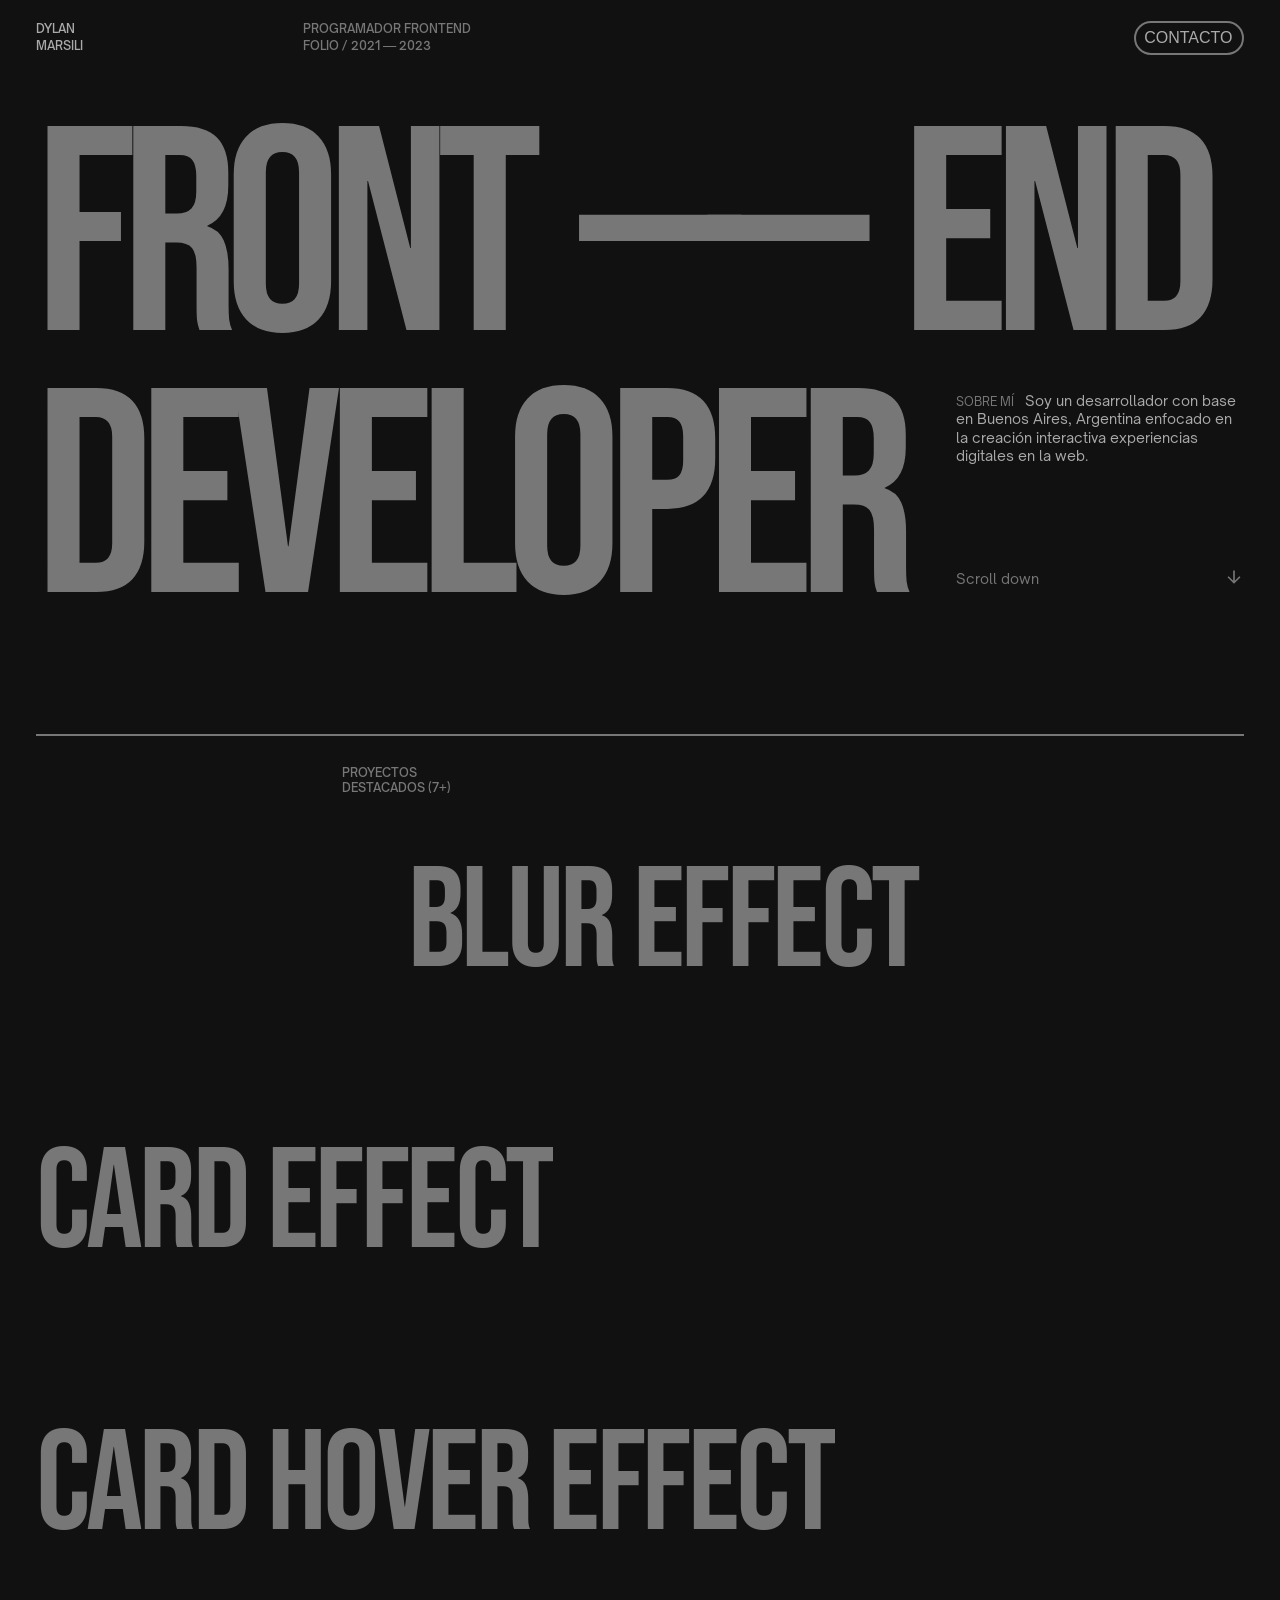
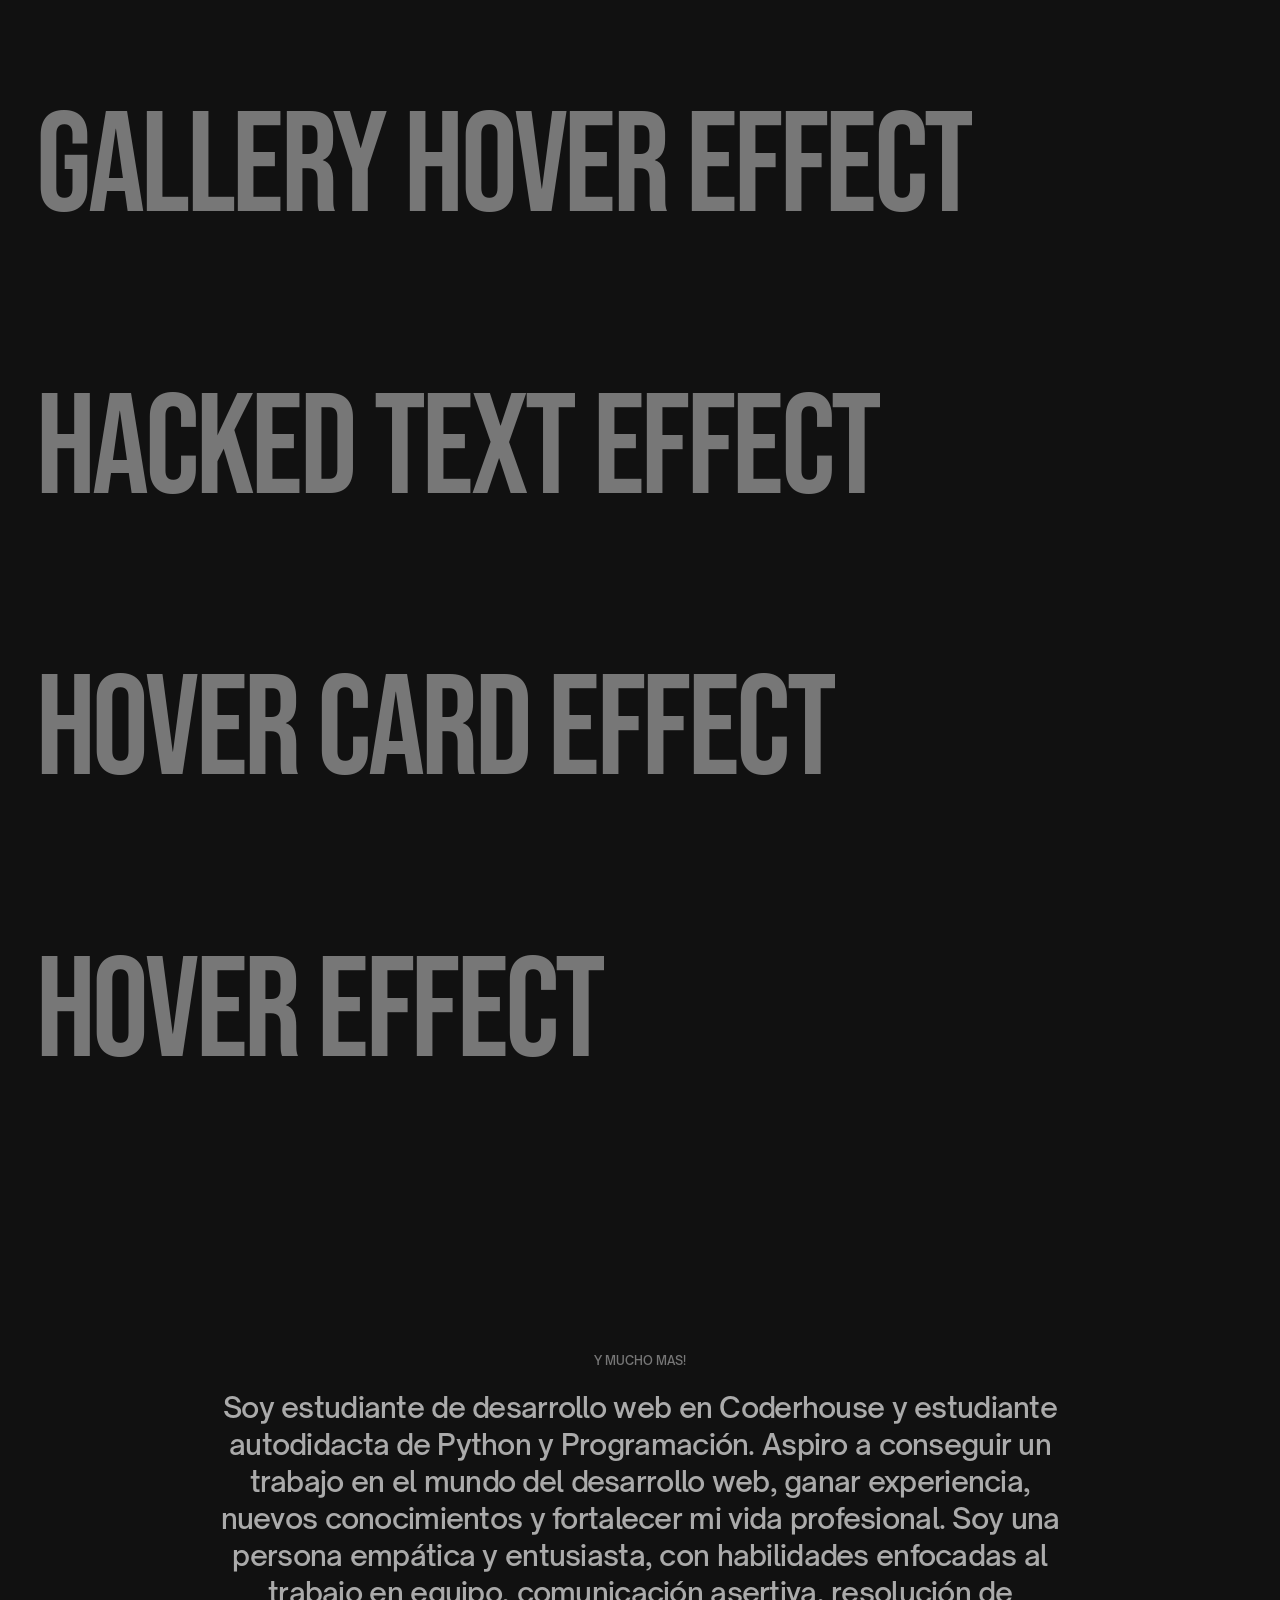
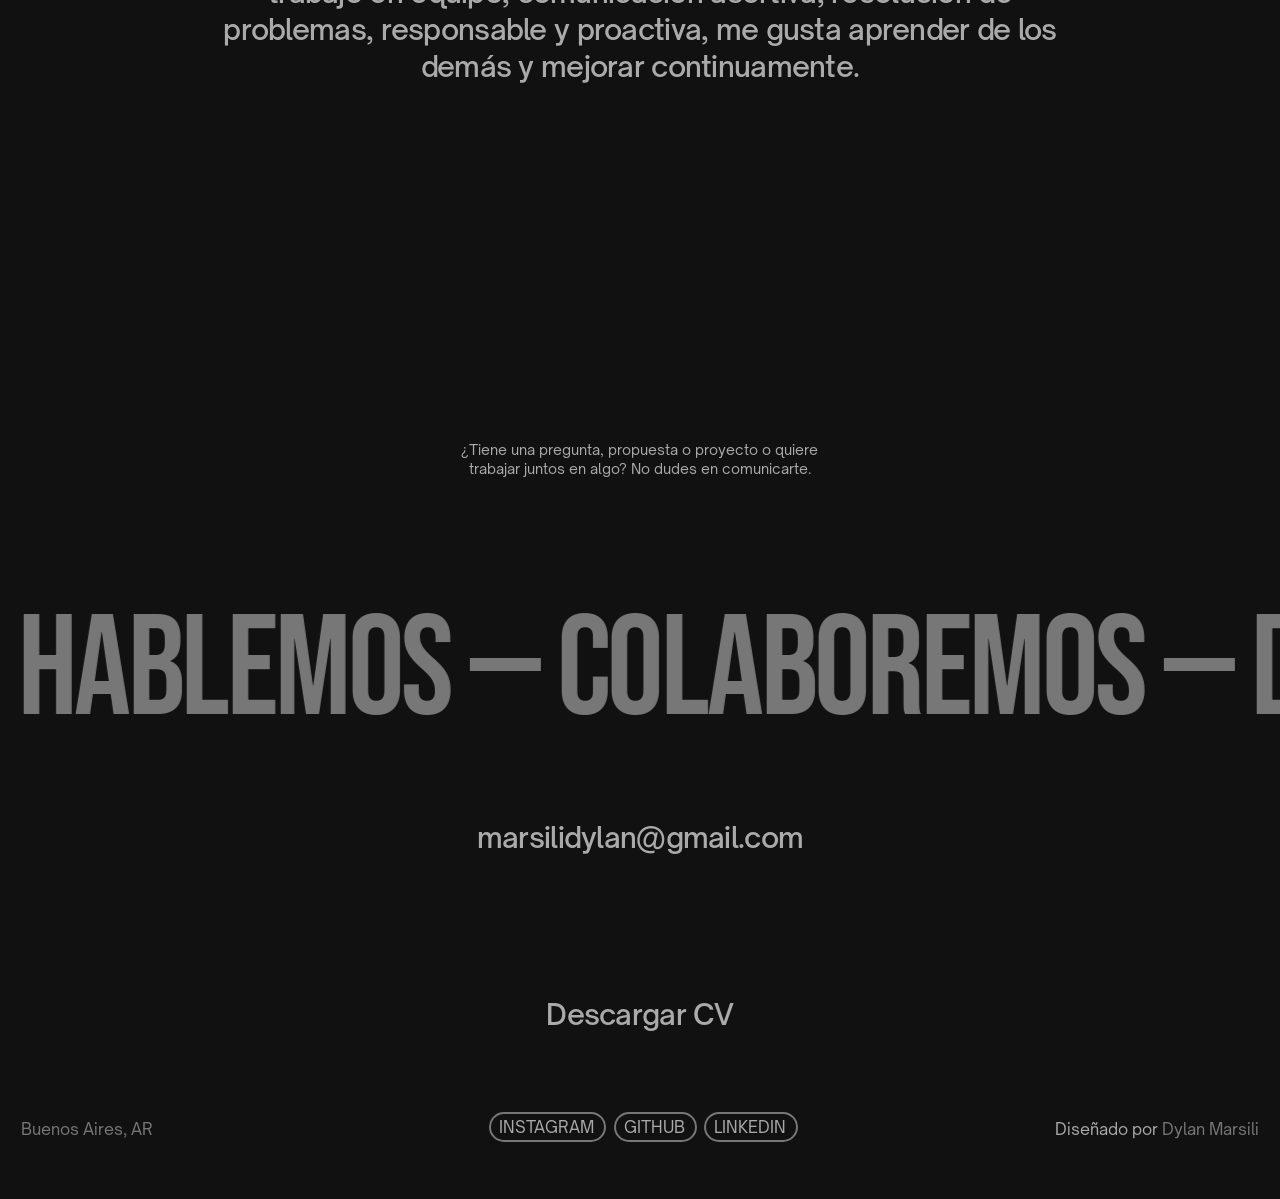
==== commit 50baf5e1: "folio v2" ====
--- a/index.html
+++ b/index.html
@@ -1,573 +1,833 @@
-<!DOCTYPE html>
-<!--[if lt IE 7 ]><html class="ie ie6" lang="en"> <![endif]-->
-<!--[if IE 7 ]><html class="ie ie7" lang="en"> <![endif]-->
-<!--[if IE 8 ]><html class="ie ie8" lang="en"> <![endif]-->
-<!--[if (gte IE 9)|!(IE)]><!-->
-<html lang="en">
-<!--<![endif]-->
-
-<head>
-    <meta http-equiv="Content-Type" content="text/html; charset=utf-8" />
-    <meta name="description" content="Name of your web site">
-    <meta name="author" content="Marketify">
-    <meta name="viewport" content="width=device-width, initial-scale=1, maximum-scale=1">
-    <title>Dylan Marsili</title>
-
-    <link href="https://fonts.googleapis.com/css2?family=Montserrat:ital,wght@0,100;0,200;0,300;0,400;0,500;0,600;0,700;0,800;0,900;1,100;1,200;1,300;1,400;1,500;1,600;1,700;1,800;1,900&family=Syne:wght@400;500;600;700;800&display=swap" rel="stylesheet">
-    <link href="https://fonts.googleapis.com/css2?family=Archivo+Black&display=swap" rel="stylesheet">
-    <link rel="stylesheet" type="text/css" href="css/plugins.css" />
-    <link rel="stylesheet" type="text/css" href="css/modalboxes.css" />
-    <link rel="stylesheet" type="text/css" href="css/style.css" />
-    <!--[if lt IE 9]> <script type="text/javascript" src="js/modernizr.custom.js"></script> <![endif]-->
-
-</head>
-
-<body>
-
-    <div id="preloader">
-        <div class="loader_line"></div>
-    </div>
-
-
-    <div class="arlo_tm_all_wrap" data-enter="fadeInUp" data-exit>
-
-        <div class="arlo_tm_background_effects" data-style="circles"></div>
-
-
-
-        <div class="arlo_tm_topbar">
-            <div class="topbar_inner">
-                <div class="logo" data-type="text">
-                    <div class="avatar" data-img-url="img/about/1.jpg"></div>
-                    <div class="image"><img src="img/logo/logo.png" alt /></div>
-                    <div class="text">
-                        <h3>DYLAN</h3>
-                    </div>
-                </div>
-                <div class="trigger">
-                    <div class="hamburger hamburger--slider">
-                        <div class="hamburger-box">
-                            <div class="hamburger-inner"></div>
-                        </div>
-                    </div>
-                </div>
-            </div>
-        </div>
-        <div class="arlo_tm_mobile_menu">
-            <div class="inner">
-                <div class="wrapper">
-                    <div class="logo" data-type="text">
-                        <div class="avatar" data-img-url="img/about/1.jpg"></div>
-                        <div class="image"><img src="img/logo/logo.png" alt /></div>
-                        <div class="text">
-                            <h3>DYLAN</h3>
-                        </div>
-                    </div>
-                    <div class="menu_list">
-                        <ul class="transition_link">
-                            <li class="active"><a href="#home">Inicio</a></li>
-                            <li><a href="#about">Sobre Mí</a></li>
-                            <li><a href="#services">Servicios</a></li>
-                            <li><a href="#portfolio">Portafolio</a></li>
-                            <li><a href="#contact">Contacto</a></li>
-                        </ul>
-                    </div>
-                    <div class="social">
-                        <ul>
-                            <li><a href="https://www.linkedin.com/in/dylan-marsili-94a693265/   "><img class="linkedin" src="img/linkedin_3536569.png" alt="linkedin"></a></li>
-                        </ul>
-                    </div>
-                    <div class="copyright">
-                        <p>Copyright &copy; 2024</p>
-                    </div>
-                </div>
-            </div>
-        </div>
-
-
-        <div class="arlo_tm_sidebar_menu">
-            <div class="sidebar_inner">
-                <div class="logo" data-type="text">
-                    <div class="avatar" data-img-url="img/about/1.jpg"></div>
-                    <div class="image"><img src="img/logo/logo.png" alt /></div>
-                    <div class="text">
-                        <h3>DYLAN</h3>
-                    </div>
-                </div>
-                <div class="menu">
-                    <ul class="transition_link">
-                        <li class="active"><a href="#home">Inicio</a></li>
-                        <li><a href="#about">Sobre Mí</a></li>
-                        <li><a href="#services">Servicios</a></li>
-                        <li><a href="#portfolio">Portafolio</a></li>
-                        <li><a href="#contact">Contacto</a></li>
-                    </ul>
-                </div>
-                <div class="copyright">
-                    <p>Copyright &copy; 2024 por <a class="line_effect">Dylan Marsili</a></p>
-                    <p>Todos los derechos reservados</p>
-                </div>
-                <div class="social">
-                    <ul>
-                        <li><a href="https://www.linkedin.com/in/dylan-marsili-94a693265/"><img class="linkedin" src="img/linkedin_3536569.png" alt="linkedin"></a></li>
-                    </ul>
-                </div>
-            </div>
-        </div>
-
-
-        <div class="arlo_tm_mainpart">
-            <div class="mainpart_inner">
-
-                <div id="home" class="arlo_tm_section animated">
-                    <div class="arlo_tm_home">
-                        <div class="content">
-                            <h3>Dylan Marsili</h3>
-                            <div class="animateText">
-                                <span>Web Developer</span>
-                                <span>Diseñador UI/UX</span>
-                                <span>Optimizador SEO</span>
-                            </div>
-                        </div>
-                    </div>
-                </div>
-
-
-                <div id="about" class="arlo_tm_section">
-                    <div class="section_inner">
-                        <div class="arlo_tm_about">
-                            <div class="biography">
-                                <div class="arlo_tm_title">
-                                    <h3>Sobre Mi</h3>
-                                </div>
-                                <div class="text">
-                                    <p> Soy estudiante de desarrollo web en Coderhouse y estudiante autodidacta de Python y Programación.
-                                        Aspiro a conseguir un trabajo en el mundo del desarrollo web, ganar experiencia, nuevos conocimientos y fortalecer mi vida profesional.
-                                        
-                                        Soy una persona empática y entusiasta, con habilidades enfocadas al trabajo en equipo, comunicación asertiva, resolución de problemas, responsable y proactiva, me gusta aprender de los demás y mejorar continuamente.</p>
-                                </div>
-                                <div class="details">
-                                    <ul>
-                                        <li>
-                                            <span>Nombre:</span>
-                                            <span>Dylan Marsili</span>
-                                        </li>
-                                        <li>
-                                            <span>Ciudad:</span>
-                                            <span>Buenos Aires, Argentina</span>
-                                        </li>
-                                        <li>
-                                            <span>Trabajo:</span>
-                                            <span>Full Stack Developer</span>
-                                        </li>
-                                        <li>
-                                            <span>Numero:</span>
-                                            <span><a class="line_effect" href="#">+54 9 11 2248-4894</a></span>
-                                        </li>
-                                        <li>
-                                            <span>Email:</span>
-                                            <span><a class="line_effect" href="#"><span class="__cf_email__">marsilidylan@gmail.com</span></a>
-                                            </span>
-                                        </li>
-                                        <li>
-                                            <span>Pagina:</span>
-                                            <span><a class="line_effect" href="https://dylanmarsili.is-a.dev">dylanmarsili.is-a.dev</a></span>
-                                        </li>
-                                        <li>
-                                            <span>Freelance:</span>
-                                            <span>Disponible</span>
-                                        </li>
-                                    </ul>
-                                </div>
-                                <div class="arlo_tm_button">
-                                    <a href="CV.pdf" download>
-<span class="back">Descargar CV</span>
-<span class="front">Descargar CV</span>
-</a>
-                                </div>
-                            </div>
-                            <div class="skillbox">
-                                <div class="arlo_tm_title">
-                                    <h3>Conocimientos</h3>
-                                </div>
-                                <div class="wrapper">
-                                    <div class="left">
-                                        <div class="skills_title">
-                                            <h3>Habilidades en programación</h3>
-                                        </div>
-                                        <div class="arlo_progress">
-                                            <div class="progress_inner" data-value="85" data-color="#999">
-                                                <span><span class="label">ReactJS</span><span class="number">85%</span></span>
-                                                <div class="background">
-                                                    <div class="bar">
-                                                        <div class="bar_in"></div>
-                                                    </div>
-                                                </div>
-                                            </div>
-                                            <div class="progress_inner" data-value="95" data-color="#999">
-                                                <span><span class="label">Python</span><span class="number">95%</span></span>
-                                                <div class="background">
-                                                    <div class="bar">
-                                                        <div class="bar_in"></div>
-                                                    </div>
-                                                </div>
-                                            </div>
-                                            <div class="progress_inner" data-value="90" data-color="#999">
-                                                <span><span class="label">HTML5/CSS3</span><span class="number">90%</span></span>
-                                                <div class="background">
-                                                    <div class="bar">
-                                                        <div class="bar_in"></div>
-                                                    </div>
-                                                </div>
-                                            </div>
-                                        </div>
-                                    </div>
-                                    <div class="right">
-                                        <div class="skills_title">
-                                            <h3>Habilidades lingüísticas</h3>
-                                        </div>
-                                        <div class="arlo_progress">
-                                            <div class="progress_inner" data-value="100" data-color="#999">
-                                                <span><span class="label">English</span><span class="number">100%</span></span>
-                                                <div class="background">
-                                                    <div class="bar">
-                                                        <div class="bar_in"></div>
-                                                    </div>
-                                                </div>
-                                            </div>
-                                            <div class="progress_inner" data-value="100" data-color="#999">
-                                                <span><span class="label">Spanish</span><span class="number">100%</span></span>
-                                                <div class="background">
-                                                    <div class="bar">
-                                                        <div class="bar_in"></div>
-                                                    </div>
-                                                </div>
-                                            </div>
-                                        </div>
-                                    </div>
-                                </div>
-                            </div>  
-                            <div class="arlo_tm_testimonials">
-                                <div class="arlo_tm_title">
-                                    <h3>Testimonios</h3>
-                                </div>
-                                <div class="testimonials_inner">
-                                    <div class="wrapper owl-carousel">
-                                        <div class="item">
-                                            <div class="text">
-                                                <p>Rara vez me gusta escribir reseñas, pero este equipo realmente merece una gran ovación por su atención al cliente, personalización y, lo más importante, su profesionalismo. Muchas gracias una vez más por todo
-                                                    ¡Y espero poder tratar contigo nuevamente en un futuro cercano!</p>
-                                            </div>
-                                            <div class="details">
-                                                <div class="avatar">
-                                                    <div class="image" data-img-url="img/testimonials/1.jpg"></div>
-                                                </div>
-                                                <div class="info">
-                                                    <h3 class="author"><span>Albert Kennedy</span></h3>
-                                                    <h3 class="job"><span>Arquitecto</span></h3>
-                                                </div>
-                                            </div>
-                                        </div>
-                                        <div class="item">
-                                            <div class="text">
-                                                <p>¡Diseño minimalista, increíblemente bien documentado y un placer absoluto de utilizar! La atención al cliente es una de las mejores con las que he tenido el placer de interactuar. Rápido, cortés y extremadamente
-                                                    ¡útil! ¡Muchas gracias por tu arduo trabajo!</p>
-                                            </div>
-                                            <div class="details">
-                                                <div class="avatar">
-                                                    <div class="image" data-img-url="img/testimonials/2.jpg"></div>
-                                                </div>
-                                                <div class="info">
-                                                    <h3 class="author"><span>Mark Scotland</span></h3>
-                                                    <h3 class="job"><span>Fotografo</span></h3>
-                                                </div>
-                                            </div>
-                                        </div>
-                                        <div class="item">
-                                            <div class="text">
-                                                <p>¡Me encantó el diseño de la plantilla, la documentación, la personalización y la atención al cliente del equipo de DT! Soy un novato en programación con muy pocos conocimientos sobre codificación pero el equipo de DT me ayudó.
-                                                    para iniciar con éxito el sitio web de mi currículum.</p>
-                                            </div>
-                                            <div class="details">
-                                                <div class="avatar">
-                                                    <div class="image" data-img-url="img/testimonials/3.jpg"></div>
-                                                </div>
-                                                <div class="info">
-                                                    <h3 class="author"><span>Ave Smith</span></h3>
-                                                    <h3 class="job"><span>Diseñador</span></h3>
-                                                </div>
-                                            </div>
-                                        </div>
-                                    </div>
-                                </div>
-                            </div>
-                        </div>
-                    </div>
-                </div>
-
-
-                <div id="services" class="arlo_tm_section">
-                    <div class="section_inner">
-                        <div class="arlo_tm_services">
-                            <div class="services_list">
-                                <div class="arlo_tm_title">
-                                    <h3>Servicios TOP</h3>
-                                </div>
-                                <ul>
-                                    <li>
-                                        <div class="list_inner">
-                                            <h3 class="title">Diseño Creativo</h3>
-                                            <div class="list">
-                                                <ul>
-                                                    <li><span>Diseño Figma</span></li>
-                                                    <li><span>Diseño PSD</span></li>
-                                                    <li><span>Diseño Sketch</span></li>
-                                                </ul>
-                                            </div>
-                                        </div>
-                                    </li>
-                                    <li>
-                                        <div class="list_inner">
-                                            <h3 class="title">Desarrollo web</h3>
-                                            <div class="list">
-                                                <ul>
-                                                    <li><span>Paginas HTML/CSS</span></li>
-                                                    <li><span>Paginas E-Commerce</span></li>
-                                                    <li><span>Paginas NFT &amp; AI</span></li>
-                                                </ul>
-                                            </div>
-                                        </div>
-                                    </li>
-                                    <li>
-                                        <div class="list_inner">
-                                            <h3 class="title">Automatización</h3>
-                                            <div class="list">
-                                                <ul>
-                                                    <li><span>Automatización Web</span></li>
-                                                    <li><span>Automataización Programas</span></li>
-                                                    <li><span>Automatización OS</span></li>
-                                                </ul>
-                                            </div>
-                                        </div>
-                                    </li>
-                                    <li>
-                                        <div class="list_inner">
-                                            <h3 class="title">Optimización SEO</h3>
-                                            <div class="list">
-                                                <ul>
-                                                    <li><span>Pagina SEO</span></li>
-                                                    <li><span>Validacion de Codigo</span></li>
-                                                    <li><span>Analiticas</span></li>
-                                                </ul>
-                                            </div>
-                                        </div>
-                                    </li>
-                                </ul>
-                            </div>
-                        </div>
-                    </div>
-                </div>
-
-
-                <div class="arlo_tm_portfolio_titles"></div>
-                <div id="portfolio" class="arlo_tm_section">
-                    <div class="section_inner">
-                        <div class="arlo_tm_portfolio">
-                            <div class="portfolio_list">
-                                <div class="arlo_tm_title">
-                                    <h3>Portafolio Creativo</h3>
-                                </div>
-                                <ul class="portfolio_item gallery_zoom">
-                                    <li class="vimeo">
-                                        <div class="inner">
-                                            <div class="entry arlo_tm_portfolio_animation_wrap" data-title="Diseño Web" data-category="Web">
-                                                <a class="popup-vimeo" href="effects/blur-effect/">
-                                                    <img src="img/thumbs/1-1.jpg" alt />
-                                                    <div class="abs_image" data-img-url="img/effects/blur-effect.PNG"></div>
-                                                </a>
-                                            </div>
-                                        </div>
-                                    </li>
-                                    <li class="youtube">
-                                        <div class="inner">
-                                            <div class="entry arlo_tm_portfolio_animation_wrap" data-title="Diseño Web" data-category="Web">
-                                                <a class="popup-youtube" href="effects/card-effect/">
-                                                    <img src="img/thumbs/1-1.jpg" alt />
-                                                    <div class="abs_image" data-img-url="img/effects/card-effect.PNG"></div>
-                                                </a>
-                                            </div>
-                                        </div>
-                                    </li>
-                                    <li class="soundcloud">
-                                        <div class="inner">
-                                            <div class="entry arlo_tm_portfolio_animation_wrap" data-title="Diseño Web" data-category="Web">
-                                                <a class="soundcloude_link mfp-iframe audio" href="effects/card-hover-effect/">
-                                                    <img src="img/thumbs/1-1.jpg" alt />
-                                                    <div class="abs_image" data-img-url="img/effects/card-hover-effect.PNG"></div>
-                                                </a>
-                                            </div>
-                                        </div>
-                                    </li>
-                                    <li class="modalbox">
-                                        <div class="inner">
-                                            <div class="entry arlo_tm_portfolio_animation_wrap" data-title="Diseño Web" data-category="Web">
-                                                <a class="popup_info portfolio_popup" href="effects/gallery-hover-effect/">
-                                                    <img src="img/thumbs/1-1.jpg" alt />
-                                                    <div class="abs_image" data-img-url="img/effects/gallery-hover-effect.PNG"></div>
-                                                </a>
-                                            </div>
-                                        </div>
-                                    </li>
-                                    <li class="Web">
-                                        <div class="inner">
-                                            <div class="entry arlo_tm_portfolio_animation_wrap" data-title="Diseño Web" data-category="Web">
-                                                <a class="popup_info portfolio_popup" href="effects/hacked-text-effect/">
-                                                    <img src="img/thumbs/1-1.jpg" alt />
-                                                    <div class="abs_image" data-img-url="img/effects/hacked-text-effect.PNG"></div>
-                                                </a>
-                                            </div>
-                                        </div>
-                                    </li>
-                                    <li class="Web">
-                                        <div class="inner">
-                                            <div class="entry arlo_tm_portfolio_animation_wrap" data-title="Diseño Web" data-category="Web">
-                                                <a class="popup_info portfolio_popup" href="effects/hover-card-effect/">
-                                                    <img src="img/thumbs/1-1.jpg" alt />
-                                                    <div class="abs_image" data-img-url="img/effects/hover-card-effect.PNG"></div>
-                                                </a>
-                                            </div>
-                                        </div>
-                                    </li>
-                                    <li class="Web">
-                                        <div class="inner">
-                                            <div class="entry arlo_tm_portfolio_animation_wrap" data-title="Diseño Web" data-category="Web">
-                                                <a class="popup_info portfolio_popup" href="effects/hover-effect/">
-                                                    <img src="img/thumbs/1-1.jpg" alt />
-                                                    <div class="abs_image" data-img-url="img/effects/hover-effect.PNG"></div>
-                                                </a>
-                                            </div>
-                                        </div>
-                                    </li>
-                                    <li class="Web">
-                                        <div class="inner">
-                                            <div class="entry arlo_tm_portfolio_animation_wrap" data-title="Diseño Web" data-category="Web">
-                                                <a class="popup_info portfolio_popup" href="effects/left-right-side/">
-                                                    <img src="img/thumbs/1-1.jpg" alt />
-                                                    <div class="abs_image" data-img-url="img/effects/left-right-side.PNG"></div>
-                                                </a>
-                                            </div>
-                                        </div>
-                                    </li>
-                                    <li class="Web">
-                                        <div class="inner">
-                                            <div class="entry arlo_tm_portfolio_animation_wrap" data-title="Diseño Web" data-category="Web">
-                                                <a class="popup_info portfolio_popup" href="effects/magical-text-effect/">
-                                                    <img src="img/thumbs/1-1.jpg" alt />
-                                                    <div class="abs_image" data-img-url="img/effects/magical-text-effect.PNG"></div>
-                                                </a>
-                                            </div>
-                                        </div>
-                                    </li>
-                                    <li class="Web">
-                                        <div class="inner">
-                                            <div class="entry arlo_tm_portfolio_animation_wrap" data-title="Diseño Web" data-category="Web">
-                                                <a class="popup_info portfolio_popup" href="effects/parallax-slider/">
-                                                    <img src="img/thumbs/1-1.jpg" alt />
-                                                    <div class="abs_image" data-img-url="img/effects/parallax-slider.PNG"></div>
-                                                </a>
-                                            </div>
-                                        </div>
-                                </ul>
-                            </div>
-                        </div>
-                    </div>
-                </div>
-
-
-
-
-                <div id="contact" class="arlo_tm_section">
-                    <div class="section_inner">
-                        <div class="arlo_tm_contact">
-                            <div class="contact_inner">
-                                <div class="arlo_tm_title">
-                                    <h3>Contactame</h3>
-                                </div>
-                                <div class="form_wrapper">
-                                    <form id="contactForm">
-                                        <div class="error_box" id="empty-form">
-                                            <p>Por favor complete los campos obligatorios</p>
-                                        </div>
-                                        <div class="error_box" id="subject-alert">
-                                            <p>Por favor seleccione Asunto</p>
-                                        </div>
-                                        <div class="error_box" id="security-alert">
-                                            <p>El Código de Seguridad no coincide !</p>
-                                        </div>
-                                        <div class="error_box" id="email-invalid">
-                                            <p>Por favor, introduce una dirección de correo electrónico válida. Exp. <a href="/cdn-cgi/l/email-protection" class="__cf_email__" data-cfemail="9cf9e4fdf1ecf0f9dcfbf1fdf5f0b2fff3f1">[email&#160;protected]</a></p>
-                                        </div>
-                                        <div class="error_box" id="phone-invalid">
-                                            <p>Por favor ingrese un número de teléfono válido. Exp. +998994425557</p>
-                                        </div>
-                                        <div class="error_box" id="error_mail">
-                                            <p></p>
-                                        </div>
-                                        <div class="success_box" id="success_mail">
-                                            <p>Tu mensaje ha sido enviado. Nos pondremos en contacto con usted tan pronto como sea posible.</p>
-                                        </div>
-                                        <ul>
-                                            <li>
-                                                <input type="text" placeholder="Nombre" name="contact_name" class="cf-form-control" />
-                                                <span></span>
-                                            </li>
-                                            <li>
-                                                <input type="text" placeholder="Email" name="contact_email" class="cf-form-control" />
-                                                <span></span>
-                                            </li>
-                                            <li>
-                                                <input type="text" placeholder="Telefono" name="contact_phone" class="cf-form-control" />
-                                                <span></span>
-                                            </li>
-                                            <li>
-                                                <select name="contact_subject" class="cf-form-control colored">
-<option value="Elija Servicio">Elija Servicio</option>
-<option value="Desarrollo web">Desarrollo web</option>
-<option value="Automatización">Automatización</option>
-<option value="Diseño UI/UX">Diseño UI/UX</option>
-</select>
-                                            </li>
-                                            <li id="text-area-w">
-                                                <textarea placeholder="Mensaje" name="contact_message" class="cf-form-control"></textarea>
-                                            </li>
-
-                                        </ul>
-                                        <div class="arlo_tm_button">
-                                            <a href="#" id="send_message">
-<span class="back">Mandar mensaje</span>
-<span class="front">Mandar mensaje</span>
-</a>
-                                        </div>
-                                    </form>
-                                </div>
-                            </div>
-                        </div>
-                    </div>
-                </div>
-
-            </div>
-        </div>
-
-    </div>
-
-
-    <script data-cfasync="false" src="/cdn-cgi/scripts/5c5dd728/cloudflare-static/email-decode.min.js"></script>
-    <script src="js/jquery.js"></script>
-    <!--[if lt IE 10]> <script type="text/javascript" src="js/ie8.js"></script> <![endif]-->
-    <script src="js/plugins.js"></script>
-    <script src="js/contact.form.js"></script>
-    <script src="js/init.js"></script>
-
-</body>
-
-</html>+<!DOCTYPE html>
+<html lang="en">
+  <head>
+    <meta charset="UTF-8" />
+    <meta name="viewport" content="width=device-width, initial-scale=1.0" />
+    <title>Dylan — Developer</title>
+    <meta name="title" content="Dylan — Developer" />
+    <link rel="icon" href="/favicon.ico" />
+    <meta
+      name="description"
+      content="Desarrollador Front End radicado en Buenos Aires, Argentina enfocado en la creación de experiencias digitales interactivas en la web."
+    />
+    <meta
+      property="og:image"
+      content="https://res.cloudinary.com/dmwfd0zhh/image/upload/v1625786788/Portfolio/Frame_5_lchlvc.jpg"
+    />
+
+    <!-- Twitter -->
+    <meta property="twitter:card" content="summary_large_image" />
+    <meta property="twitter:url" content="https://dylanmarsili.is-a.dev" />
+    <meta property="twitter:title" content="Dylan — Developer" />
+    <meta
+      property="twitter:description"
+      content="Desarrollador Front End radicado en Buenos Aires, Argentina enfocado en la creación de experiencias digitales interactivas en la web."
+    />
+
+    <!-- Open Graph / Facebook -->
+    <meta property="og:type" content="website" />
+    <meta property="og:url" content="https://seyi.dev" />
+    <meta property="og:title" content="Dylan — Developer" />
+    <meta
+      property="og:description"
+      content="Desarrollador Front End radicado en Buenos Aires, Argentina enfocado en la creación de experiencias digitales interactivas en la web."
+    />
+    <meta
+      property="og:image"
+      content="https://res.cloudinary.com/dmwfd0zhh/image/upload/v1625786788/Portfolio/Frame_5_lchlvc.jpg"
+    />
+
+    <script
+      type="text/javascript"
+      src="//w.24timezones.com/l.js"
+      async
+    ></script>
+
+    <link rel="preconnect" href="https://fonts.googleapis.com" />
+    <link rel="preconnect" href="https://fonts.gstatic.com" crossorigin />
+    <link
+      href="https://fonts.googleapis.com/css2?family=Bebas+Neue&display=swap"
+      rel="stylesheet"
+    />
+    <link
+      rel="preload"
+      href="/assets/opensauce-medium-DHCY1jhb.woff2"
+      as="font"
+      type="font/woff2"
+      crossorigin
+    />
++
+    <script type="module" crossorigin src="/assets/index-Dzw5QM6n.js"></script>
+    <link rel="stylesheet" crossorigin href="/assets/index-CI-Eg4Ei.css">
+  </head>
+
+  <body>
+    <main class="home" data-scroll-container>
+      <nav class="home__nav">
+        <div class="home__nav__left">
+          <div class="nav__name" nav-anim>
+            <span>
+              Dylan <br />
+              Marsili</span
+            >
+          </div>
+
+          <div class="nav__folio hide-mobile" nav-anim>
+            <span>
+              Programador Frontend<br />
+              Folio / 2021 — 2023
+            </span>
+          </div>
+        </div>
+
+        <div class="home__nav__right">
+          <div class="nav__folio hide-desktop" nav-anim>
+            Programador Frontend<br />
+            Folio / 2021 — 2023
+          </div>
+
+          <div class="nav__availability" nav-anim></div>
+
+          <button class="nav__button c-button contact-scroll" nav-anim>
+            <span class="c-link">
+              <span class="c-link__inner">
+                <span> contacto </span>
+                <span class="c-link__animated"> contacto </span>
+              </span>
+            </span>
+          </button>
+        </div>
+      </nav>
+
+      <section class="home__hero">
+        <div class="hero__title">
+          <h1 class="mobile">
+            FRONT <br />
+            —— END <br />
+            DEVELOPER
+          </h1>
+          <h1 class="hero__title__top overflow desktop">
+            <div class="hero__title__top" title-overflow>
+              <span
+                class="hero__title__left"
+                data-scroll=""
+                data-scroll-direction="horizontal"
+                data-scroll-position="top"
+                data-scroll-speed="7"
+              >
+                <span class="hero__hover">F</span>
+                <span class="hero__hover">R</span>
+                <span class="hero__hover">O</span>
+                <span class="hero__hover">N</span>
+                <span class="hero__hover">T</span>
+              </span>
+              <span class="hero__title__dash desktop">——</span>
+              <span class="hero__title__dash tablet">——</span>
+
+              <span
+                class="hero__title__right"
+                data-scroll=""
+                data-scroll-direction="horizontal"
+                data-scroll-position="top"
+                data-scroll-speed="-7"
+              >
+                <span class="hero__hover">E</span>
+                <span class="hero__hover">N</span>
+                <span class="hero__hover">D</span>
+              </span>
+            </div>
+          </h1>
+
+          <span class="hero__title__bottom overflow">
+            <div class="hero__title__bottom">
+              <h1 class="bottom__left desktop" title-overflow>
+                <span class="hero__hover">D</span>
+                <span class="hero__hover">E</span>
+                <span class="hero__hover">V</span>
+                <span class="hero__hover">E</span>
+                <span class="hero__hover">L</span>
+                <span class="hero__hover">O</span>
+                <span class="hero__hover">P</span>
+                <span class="hero__hover">E</span>
+                <span class="hero__hover">R</span>
+              </h1>
+              <div class="bottom__right">
+                <p class="hero__paragraph">
+                  <span class="first-word">Sobre mí</span> &nbsp; Soy un desarrollador
+                  con base en Buenos Aires, Argentina enfocado en la creación interactiva
+                  experiencias digitales en la web.
+                </p>
+                <div class="hero__scroll">
+                  <p>Scroll down</p>
+                  <div class="c-infinite">
+                    <span class="c-link">
+                      <span class="c-link__inner">
+                        <span>
+                          <svg
+                            width="20"
+                            height="21"
+                            viewBox="0 0 20 21"
+                            fill="none"
+                            xmlns="http://www.w3.org/2000/svg"
+                          >
+                            <path
+                              d="M10.8333 13.9766L15.3033 9.50658L16.4816 10.6849L9.99998 17.1666L3.51831 10.6849L4.69664 9.50658L9.16664 13.9766V3.83325H10.8333V13.9766Z"
+                              fill="#777777"
+                            />
+                          </svg>
+                        </span>
+                        <span class="c-link__animated">
+                          <svg
+                            width="20"
+                            height="21"
+                            viewBox="0 0 20 21"
+                            fill="none"
+                            xmlns="http://www.w3.org/2000/svg"
+                          >
+                            <path
+                              d="M10.8333 13.9766L15.3033 9.50658L16.4816 10.6849L9.99998 17.1666L3.51831 10.6849L4.69664 9.50658L9.16664 13.9766V3.83325H10.8333V13.9766Z"
+                              fill="#777777"
+                            />
+                          </svg>
+                        </span>
+                      </span>
+                    </span>
+                  </div>
+                </div>
+              </div>
+            </div>
+          </span>
+        </div>
+      </section>
+
+      <section class="home__projects">
+        <span class="home__projects__line left">
+          <span></span>
+        </span>
+
+        <div class="home__projects__project">
+          <div class="home__projects__project__label">
+            <div class="label__inner label-1">
+              <p>
+                PROYECTOS <br />
+                DESTACADOS (7+)
+              </p>
+
+              <p>
+                
+              </p>
+            </div>
+          </div>
+
+          <a
+            href="https://dylanmarsili.is-a.dev/effects/blur-effect/"
+            target="_blank"
+            rel="noopener noreferrer"
+            class="home__projects__project__link"
+          >
+            <h1
+              class="home__projects__project__title"
+              data-scroll=""
+              data-scroll-direction="horizontal"
+              data-scroll-speed="8"
+            >
+              <span class="inline-ovh">
+                <div class="title__main right">
+                  <span
+                    class="slide-up"
+                    data-content="Blur Effect"
+                    aria-hidden="true"
+                  ></span>
+                  Blur Effect
+                </div>
+              </span>
+            </h1>
+          </a>
+
+          <div class="project__link">
+            <a
+              href="https://dylanmarsili.is-a.dev/effects/blur-effect/"
+              target="_blank"
+              rel="noopener noreferrer"
+              class="c-button"
+            >
+              <span class="c-link">
+                <span class="c-link__inner">
+                  <span>
+                    Visitar Sitio
+                    <span class="share-icon"
+                      ><svg
+                        width="20"
+                        height="20"
+                        fill="none"
+                        xmlns="http://www.w3.org/2000/svg"
+                      >
+                        <path
+                          d="M13.337 7.845l-7.173 7.173-1.178-1.179 7.172-7.172H5.837V5h9.166v9.167h-1.666V7.845z"
+                          fill="#777"
+                        /></svg
+                    ></span>
+                  </span>
+                </span>
+              </span>
+            </a>
+          </div>
+        </div>
+
+        <span class="home__projects__line right">
+          <span></span>
+        </span>
+
+        <div class="home__projects__project">
+          <div class="home__projects__project__label">
+            <div class="label__inner">
+              <p>
+              
+              </p>
+            </div>
+          </div>
+
+          <a
+            href="https://dylanmarsili.is-a.dev/effects/card-effect/"
+            target="_blank"
+            rel="noopener noreferrer"
+            class="home__projects__project__link"
+          >
+            <h1
+              class="home__projects__project__title"
+              data-scroll=""
+              data-scroll-direction="horizontal"
+              data-scroll-speed="-8"
+            >
+              <span class="inline-ovh">
+                <div class="title__main left">
+                  <span
+                    class="slide-up"
+                    data-content="Card Effect"
+                    aria-hidden="true"
+                  ></span>
+                  Card Effect
+                </div>
+              </span>
+            </h1>
+          </a>
+
+          <div class="project__link">
+            <a
+              href="https://dylanmarsili.is-a.dev/effects/card-effect/"
+              target="_blank"
+              rel="noopener noreferrer"
+              class="c-button"
+            >
+              <span class="c-link">
+                <span class="c-link__inner">
+                  <span>
+                    Visitar Sitio
+                    <span class="share-icon"
+                      ><svg
+                        width="20"
+                        height="20"
+                        fill="none"
+                        xmlns="http://www.w3.org/2000/svg"
+                      >
+                        <path
+                          d="M13.337 7.845l-7.173 7.173-1.178-1.179 7.172-7.172H5.837V5h9.166v9.167h-1.666V7.845z"
+                          fill="#777"
+                        /></svg
+                    ></span>
+                  </span>
+                </span>
+              </span>
+            </a>
+          </div>
+        </div>
+
+        <span class="home__projects__line left">
+          <span></span>
+        </span>
+
+        <div class="home__projects__project right">
+          <div class="home__projects__project__label">
+            <div class="label__inner">
+              <p>
+                
+              </p>
+            </div>
+          </div>
+          <a
+            href="https://dylanmarsili.is-a.dev/effects/card-hover-effect/"
+            target="_blank"
+            rel="noopener noreferrer"
+            class="home__projects__project__link"
+          >
+            <h1
+              class="home__projects__project__title"
+              data-scroll=""
+              data-scroll-direction="horizontal"
+              data-scroll-speed="10"
+            >
+              <span class="inline-ovh">
+                <div class="title__main right">
+                  <span
+                    class="slide-up"
+                    data-content="Card Hover Effect"
+                    aria-hidden="true"
+                  ></span>
+                  Card Hover Effect
+                </div>
+              </span>
+            </h1>
+          </a>
+
+          <div class="project__link">
+            <a
+              href="https://dylanmarsili.is-a.dev/effects/card-hover-effect/"
+              target="_blank"
+              rel="noopener noreferrer"
+              class="c-button"
+            >
+              <span class="c-link">
+                <span class="c-link__inner">
+                  <span>
+                    Visitar Sitio
+                    <span class="share-icon"
+                      ><svg
+                        width="20"
+                        height="20"
+                        fill="none"
+                        xmlns="http://www.w3.org/2000/svg"
+                      >
+                        <path
+                          d="M13.337 7.845l-7.173 7.173-1.178-1.179 7.172-7.172H5.837V5h9.166v9.167h-1.666V7.845z"
+                          fill="#777"
+                        /></svg
+                    ></span>
+                  </span>
+                </span>
+              </span>
+            </a>
+          </div>
+        </div>
+
+        <span class="home__projects__line right">
+          <span></span>
+        </span>
+
+        <div class="home__projects__project right">
+          <div class="home__projects__project__label">
+            <div class="label__inner">
+              <p>
+                
+              </p>
+            </div>
+          </div>
+          <a
+            href="https://dylanmarsili.is-a.dev/effects/gallery-hover-effect/"
+            target="_blank"
+            rel="noopener noreferrer"
+            class="home__projects__project__link"
+          >
+            <h1
+              class="home__projects__project__title"
+              data-scroll=""
+              data-scroll-direction="horizontal"
+              data-scroll-speed="-8"
+            >
+              <span class="inline-ovh">
+                <div class="title__main left">
+                  <span
+                    class="slide-up"
+                    data-content="Gallery Hover Effect"
+                    aria-hidden="true"
+                  ></span>
+                  Gallery Hover Effect
+                </div>
+              </span>
+            </h1>
+          </a>
+
+          <div class="project__link">
+            <a
+              href="https://dylanmarsili.is-a.dev/effects/gallery-hover-effect/"
+              target="_blank"
+              rel="noopener noreferrer"
+              class="c-button"
+            >
+              <span class="c-link">
+                <span class="c-link__inner">
+                  <span>
+                    Visitar Sitio
+                    <span class="share-icon"
+                      ><svg
+                        width="20"
+                        height="20"
+                        fill="none"
+                        xmlns="http://www.w3.org/2000/svg"
+                      >
+                        <path
+                          d="M13.337 7.845l-7.173 7.173-1.178-1.179 7.172-7.172H5.837V5h9.166v9.167h-1.666V7.845z"
+                          fill="#777"
+                        /></svg
+                    ></span>
+                  </span>
+                </span>
+              </span>
+            </a>
+          </div>
+        </div>
+
+      </section>
+
+
+      <section class="home__projects">
+        <span class="home__projects__line right">
+          <span></span>
+        </span>
+
+        <div class="home__projects__project">
+          <div class="home__projects__project__label">
+            <div class="label__inner">
+              <p>
+                
+              </p>
+            </div>
+          </div>
+
+          <a
+            href="https://dylanmarsili.is-a.dev/effects/hacked-text-effect/"
+            target="_blank"
+            rel="noopener noreferrer"
+            class="home__projects__project__link"
+          >
+            <h1
+              class="home__projects__project__title"
+              data-scroll=""
+              data-scroll-direction="horizontal"
+              data-scroll-speed="-8"
+            >
+              <span class="inline-ovh">
+                <div class="title__main left">
+                  <span
+                    class="slide-up"
+                    data-content="Hacked Text Effect"
+                    aria-hidden="true"
+                  ></span>
+                  Hacked Text Effect
+                </div>
+              </span>
+            </h1>
+          </a>
+
+          <div class="project__link">
+            <a
+              href="https://dylanmarsili.is-a.dev/effects/hacked-text-effect/"
+              target="_blank"
+              rel="noopener noreferrer"
+              class="c-button"
+            >
+              <span class="c-link">
+                <span class="c-link__inner">
+                  <span>
+                    Visitar Sitio
+                    <span class="share-icon"
+                      ><svg
+                        width="20"
+                        height="20"
+                        fill="none"
+                        xmlns="http://www.w3.org/2000/svg"
+                      >
+                        <path
+                          d="M13.337 7.845l-7.173 7.173-1.178-1.179 7.172-7.172H5.837V5h9.166v9.167h-1.666V7.845z"
+                          fill="#777"
+                        /></svg
+                    ></span>
+                  </span>
+                </span>
+              </span>
+            </a>
+          </div>
+        </div>
+
+        <span class="home__projects__line left">
+          <span></span>
+        </span>
+
+        <div class="home__projects__project">
+          <div class="home__projects__project__label">
+            <div class="label__inner">
+              <p>
+                
+              </p>
+            </div>
+          </div>
+
+          <a
+            href="https://dylanmarsili.is-a.dev/effects/hover-card-effect/"
+            target="_blank"
+            rel="noopener noreferrer"
+            class="home__projects__project__link"
+          >
+            <h1
+              class="home__projects__project__title"
+              data-scroll=""
+              data-scroll-direction="horizontal"
+              data-scroll-speed="8"
+            >
+              <span class="inline-ovh">
+                <div class="title__main left">
+                  <span
+                    class="slide-up"
+                    data-content="Hover Card Effect"
+                    aria-hidden="true"
+                  ></span>
+                  Hover Card Effect
+                </div>
+              </span>
+            </h1>
+          </a>
+
+          <div class="project__link">
+            <a
+              href="https://dylanmarsili.is-a.dev/effects/hover-card-effect/"
+              target="_blank"
+              rel="noopener noreferrer"
+              class="c-button"
+            >
+              <span class="c-link">
+                <span class="c-link__inner">
+                  <span>
+                    Visitar Sitio
+                    <span class="share-icon"
+                      ><svg
+                        width="20"
+                        height="20"
+                        fill="none"
+                        xmlns="http://www.w3.org/2000/svg"
+                      >
+                        <path
+                          d="M13.337 7.845l-7.173 7.173-1.178-1.179 7.172-7.172H5.837V5h9.166v9.167h-1.666V7.845z"
+                          fill="#777"
+                        /></svg
+                    ></span>
+                  </span>
+                </span>
+              </span>
+            </a>
+          </div>
+        </div>
+        <span class="home__projects__line right">
+          <span></span>
+        </span>
+
+        <div class="home__projects__project">
+          <div class="home__projects__project__label">
+            <div class="label__inner">
+              <p>
+                
+              </p>
+            </div>
+          </div>
+
+          <a
+            href="https://dylanmarsili.is-a.dev/effects/hover-effect/"
+            target="_blank"
+            rel="noopener noreferrer"
+            class="home__projects__project__link"
+          >
+            <h1
+              class="home__projects__project__title"
+              data-scroll=""
+              data-scroll-direction="horizontal"
+              data-scroll-speed="-8"
+            >
+              <span class="inline-ovh">
+                <div class="title__main right">
+                  <span
+                    class="slide-up"
+                    data-content="Hover Effect"
+                    aria-hidden="true"
+                  ></span>
+                  Hover Effect
+                </div>
+              </span>
+            </h1>
+          </a>
+
+          <div class="project__link">
+            <a
+              href="https://dylanmarsili.is-a.dev/effects/hover-effect/"
+              target="_blank"
+              rel="noopener noreferrer"
+              class="c-button"
+            >
+              <span class="c-link">
+                <span class="c-link__inner">
+                  <span>
+                    Visitar Sitio
+                    <span class="share-icon"
+                      ><svg
+                        width="20"
+                        height="20"
+                        fill="none"
+                        xmlns="http://www.w3.org/2000/svg"
+                      >
+                        <path
+                          d="M13.337 7.845l-7.173 7.173-1.178-1.179 7.172-7.172H5.837V5h9.166v9.167h-1.666V7.845z"
+                          fill="#777"
+                        /></svg
+                    ></span>
+                  </span>
+                </span>
+              </span>
+            </a>
+          </div>
+        </div>
+
+        <span class="home__projects__line left">
+          <span></span>
+        </span>
+      </section>
+
+      <section class="home__content">
+        <h2 class="home__content__title">Y MUCHO MAS!</h2>
+        <p class="home__content__desc">
+          Soy estudiante de desarrollo web en Coderhouse y estudiante autodidacta de Python y Programación. Aspiro a conseguir un
+          trabajo en el mundo del desarrollo web, ganar experiencia, nuevos conocimientos y fortalecer mi vida profesional. Soy
+          una persona empática y entusiasta, con habilidades enfocadas al trabajo en equipo, comunicación asertiva, resolución de
+          problemas, responsable y proactiva, me gusta aprender de los demás y mejorar continuamente.
+        </p>
+      </section>
+
+
+      <section class="home__contact">
+        <p class="home__contact__desc">
+          ¿Tiene una pregunta, propuesta o proyecto o quiere trabajar juntos en
+          algo? No dudes en comunicarte.
+        </p>
+        <div class="line-wrapper">
+          <span class="home__projects__line left">
+            <span></span>
+          </span>
+        </div>
+
+        <div class="marquee">
+          <a
+            href="mailto:marsilidylan@gmail.com?subject=Lets%20work%20together!&body=Hello%2C%20I%20think%20we%20need%20you%20to%20work%20on%2Fcollaborate%20this%20particular%20product...%20Reach%20out%20as%20soon%20as%20you%20can."
+            class="marquee__wrap"
+          >
+            <div class="marquee__inner">
+              <span aria-hidden="true" class="inner-span">
+                <span
+                  class="slide-up"
+                  data-content="HABLEMOS — COLABOREMOS — DI HOLA — QUIERO EMPEZAR ALGO —"
+                  aria-hidden="true"
+                ></span>
+                HABLEMOS — COLABOREMOS — DI HOLA — QUIERO EMPEZAR ALGO —</span
+              >
+              <span class="inner-span">
+                <span
+                  class="slide-up"
+                  data-content="HABLEMOS — COLABOREMOS — DI HOLA — QUIERO EMPEZAR ALGO —"
+                  aria-hidden="true"
+                ></span>
+                HABLEMOS — COLABOREMOS — DI HOLA — QUIERO EMPEZAR ALGO —</span
+              >
+            </div>
+          </a>
+        </div>
+
+        <div class="line-wrapper">
+          <span class="home__projects__line right">
+            <span></span>
+          </span>
+        </div>
+
+        <div class="home__contact__email">
+          <button class="email">marsilidylan@gmail.com</button>
+          <div class="to-copy">
+            <span>Click Para Copiar</span>
+          </div>
+        </div>
+        <div class="home__contact__email">
+          <a href="https://drive.google.com/file/d/1YTExySEJ024oC_m2mMfE6tk4Q5YicycQ/view?usp=sharing" target="_blank">
+            <button class="email">Descargar CV</button>
+          </a>
+          
+        </div>
+      </section>
+
+      <footer class="home__footer" id="js-footer">
+        <div class="home__footer__center">
+          <div class="footer__links">
+            <div class="link__flex">
+              <div class="link__flex__inner">
+
+                <a
+                  href="https://www.instagram.com/marsilidylan/"
+                  target="_blank"
+                  rel="noopener noreferrer"
+                  class="c-button"
+                >
+                  <span class="c-link">
+                    <span class="c-link__inner">
+                      <span> INSTAGRAM </span>
+                      <span class="c-link__animated"> INSTAGRAM </span>
+                    </span>
+                  </span>
+                </a>
+              </div>
+            </div>
+
+            <div class="link__flex">
+              <div class="link__flex__inner second">
+                <a
+                  href="https://github.com/dylan-marsili"
+                  target="_blank"
+                  rel="noopener noreferrer"
+                  class="c-button"
+                >
+                  <span class="c-link">
+                    <span class="c-link__inner">
+                      <span> GITHUB </span>
+                      <span class="c-link__animated"> GITHUB </span>
+                    </span>
+                  </span>
+                </a>
+
+                <a
+                  href="https://www.linkedin.com/in/dylan-marsili-94a693265/"
+                  class="c-button"
+                  target="_blank"
+                  rel="noopener noreferrer"
+                >
+                  <span class="c-link">
+                    <span class="c-link__inner">
+                      <span> LINKEDIN </span>
+                      <span class="c-link__animated"> LINKEDIN </span>
+                    </span>
+                  </span>
+                </a>
+              </div>
+            </div>
+          </div>
+        </div>
+        <div class="home__footer__left">
+          <p class="place">Buenos Aires, AR</p>
+        </div>
+        <p class="home__footer__right">
+          Diseñado por
+          <a
+            href=""
+            target="_blank"
+            rel="noopener noreferrer"
+          >
+            Dylan Marsili
+          </a>
+        </p>
+      </footer>
+    </main>
++
+  </body>
+</html>
--- a/assets/index-CI-Eg4Ei.css
+++ b/assets/index-CI-Eg4Ei.css
@@ -0,0 +1 @@
+html,body,div,span,applet,object,iframe,h1,h2,h3,h4,h5,h6,p,blockquote,pre,a,abbr,acronym,address,big,cite,code,del,dfn,em,img,ins,kbd,q,s,samp,small,strike,strong,sub,sup,tt,var,b,u,i,center,dl,dt,dd,ol,ul,li,fieldset,form,label,legend,table,caption,tbody,tfoot,thead,tr,th,td,article,aside,canvas,details,embed,figure,figcaption,footer,header,hgroup,menu,nav,output,ruby,section,summary,time,mark,audio,video{margin:0;padding:0;border:0;font-size:100%;font:inherit;vertical-align:baseline}article,aside,details,figcaption,figure,footer,header,hgroup,menu,nav,section{display:block}body{line-height:1}ol,ul{list-style:none}blockquote,q{quotes:none}blockquote:before,blockquote:after,q:before,q:after{content:"";content:none}table{border-collapse:collapse;border-spacing:0}*{box-sizing:border-box}*:before,*:after{box-sizing:border-box}a{color:inherit;text-decoration:none}@font-face{font-family:Open Sauce;src:url(/assets/opensauce-medium-DHCY1jhb.woff2) format("woff2"),url(/assets/opensauce-medium-DHCY1jhb.woff2) format("woff");font-weight:500;font-style:normal;font-display:swap}@font-face{font-family:Open Sauce;src:url(/assets/opensauce-regular-BgP9H1xs.woff2) format("woff2"),url(/assets/opensauce-regular-BgP9H1xs.woff2) format("woff");font-weight:400;font-style:normal;font-display:swap}html{font-size:.6944444444vw;overscroll-behavior:none;-moz-osx-font-smoothing:grayscale;-webkit-font-smoothing:antialiased}@media (max-width: 550px){html{font-size:1.8181818182vw}}@media (max-width: 375px){html{font-size:2.6666666667vw}}body{font-family:Open Sauce,arial,sans-serif;font-weight:500;min-height:100vh;font-size:1.6rem;background:#111;color:#aaa}html.has-scroll-smooth{overflow:hidden}html.has-scroll-dragging{-webkit-user-select:none;-moz-user-select:none;-ms-user-select:none;user-select:none}.has-scroll-smooth body{overflow:hidden}.has-scroll-smooth [data-scroll-container]{min-height:100vh}.c-scrollbar{position:absolute;right:0;top:0;width:11px;height:100vh;transform-origin:center right;transition:transform .3s,opacity .3s;opacity:0}.c-scrollbar:hover{transform:scaleX(1.45)}.c-scrollbar:hover,.has-scroll-scrolling .c-scrollbar,.has-scroll-dragging .c-scrollbar{opacity:1}.c-scrollbar_thumb{position:absolute;top:0;right:0;background-color:#000;opacity:.5;width:7px;border-radius:10px;margin:2px;cursor:-webkit-grab;cursor:grab;display:none}.has-scroll-dragging .c-scrollbar_thumb{cursor:-webkit-grabbing;cursor:grabbing}.home__hero .hero__title .bottom__left,.home__hero .hero__title__left,.home__hero .hero__title__right,.home__hero .hero__title__dash,.home__hero .hero__title h1.mobile{font-size:32.8rem;font-family:Bebas Neue,sans-serif;word-break:break-word}@media (max-width: 550px){.home__hero .hero__title .bottom__left,.home__hero .hero__title__left,.home__hero .hero__title__right,.home__hero .hero__title__dash,.home__hero .hero__title h1.mobile{font-size:160px}}.home__contact .marquee__inner .inner-span,.home__projects__project__title{font-size:16rem;font-family:Bebas Neue,sans-serif;letter-spacing:-.025em}@media (max-width: 550px){.home__contact .marquee__inner .inner-span,.home__projects__project__title{font-size:80px;word-break:break-word}}.home__awards .home__content__title,.home__awards .awards__title,.home__stack__paragraph .first-word,.home__content__title,.home__hero .hero__paragraph .first-word,.home__nav,.home__projects__project__label{font-size:12px;font-family:Open Sauce,arial;line-height:1.3}.home__contact__email .to-copy,.home__contact__desc,.home__awards .home__content__desc .contact-scroll,.home__awards .home__content__desc,.home__awards .awards__item,.home__stack,.home__hero .hero__title .bottom__right{font-family:Open Sauce,arial;font-size:1.6rem;font-weight:400;line-height:1.3}@media (max-width: 768px){.home__contact__email .to-copy,.home__contact__desc,.home__awards .home__content__desc .contact-scroll,.home__awards .home__content__desc,.home__awards .awards__item,.home__stack,.home__hero .hero__title .bottom__right{font-size:3rem}}@media (max-width: 550px){.home__contact__email .to-copy,.home__contact__desc,.home__awards .home__content__desc .contact-scroll,.home__awards .home__content__desc,.home__awards .awards__item,.home__stack,.home__hero .hero__title .bottom__right{font-size:16px}}.home__contact__email .email,.home__content__desc .contact-scroll,.home__content__desc{font-family:Open Sauce,arial;font-size:3.2rem;line-height:1.3;letter-spacing:-.025em}@media (max-width: 550px){.home__contact__email .email,.home__content__desc .contact-scroll,.home__content__desc{font-size:32px}}.home__footer__right a,.home__awards .home__content__desc a,.home__awards a,.home__stack__paragraph a,.home__content__desc a{color:#777;transition:color .3s}@media (any-pointer: fine){.home__footer__right a:hover,.home__awards a:hover,.home__stack__paragraph a:hover,.home__content__desc a:hover{color:#cb450c}}.home__projects__project{color:#777}@media (any-pointer: fine){.home__projects__project:hover .label__inner p:last-of-type{color:#aaa}}.home__projects__project .project__link{text-align:right;padding-right:5rem;padding-bottom:3.1rem}@media (min-width: 551px){.home__projects__project .project__link{display:none}}.home__projects__project .project__link .c-button .c-link__inner>span{margin-top:-4px;display:block}.home__projects__project .project__link .share-icon{position:relative;top:.3rem}.home__projects__project__label{line-height:1.3;display:flex;justify-content:flex-end}.home__projects__project__label{margin-top:3.2rem;padding-right:2.2rem}.home__projects__project__label p{transition:color .3s}@media (min-width: 769px){.home__projects__project__label{padding-right:17.2rem}}.home__projects__project__label .label-1{max-width:84.3rem;width:100%;display:flex;justify-content:space-between}.home__projects__project__link{pointer-events:none}@media (any-pointer: fine){.home__projects__project__link{pointer-events:auto}}.home__projects__project__link.gradient .title__main{background:linear-gradient(90deg,#e9e3c680,#e9c6d980);background-size:200% 100%;animation:textGradientAnim 5s ease infinite alternate;overflow:hidden;-webkit-background-clip:text;-webkit-text-fill-color:transparent;transition:background .3s}.home__projects__project__link.gradient .title__main .slide-up:before{background:#cb450c;-webkit-background-clip:text;-webkit-text-fill-color:transparent}@keyframes textGradientAnim{0%{background-position:0 50%}50%{background-position:100% 50%}to{background-position:0 50%}}.home__projects__project__link .title__main{position:relative}@media (max-width: 550px){.home__projects__project__link .title__main.right{text-align:right}}.home__projects__project__link .title__main .slide-up{position:absolute;display:none;top:0;left:0;overflow:hidden;transform:translateY(100%);transition:transform 275ms ease}@media (any-pointer: fine){.home__projects__project__link .title__main .slide-up{display:inline-block}}.home__projects__project__link .title__main .slide-up:before{display:inline-block;content:attr(data-content);color:#cb450c;transform:translateY(-100%);transition:transform 275ms ease}@media (min-width: 769px){.home__projects__project__link .title__main .slide-up:before{white-space:nowrap}}.home__projects__project__link:hover .title__main .slide-up{transform:translateY(0)}.home__projects__project__link:hover .title__main .slide-up:before{transform:translateY(0)}.home__projects__project__title{line-height:1;text-transform:uppercase;padding-top:6.4rem;padding-bottom:4.5rem}@media (min-width: 769px){.home__projects__project__title{white-space:nowrap}}@media (max-width: 550px){.home__projects__project__title{padding-top:3.2rem;padding-bottom:2.4rem;line-height:.9}}.home__projects__project__title .inline-ovh{display:inline-flex;overflow:hidden}.c-button{display:inline-block;background:transparent;color:#aaa;font-size:16px;text-transform:uppercase;padding:5px 8px;border:2px solid #777777;border-radius:45px;cursor:pointer;transition:all .3s}@media (any-pointer: fine){.c-button:hover{border-color:#cb450c;color:#111;background:#cb450c;font-weight:500}}.c-button .c-link{display:inline-flex;align-items:center;position:relative;z-index:1;overflow:hidden}.c-button .c-link__inner{display:flex;transform:translateY(0);transition:transform .3s cubic-bezier(.175,.885,.32,1.275);margin-right:2px}.c-button .c-link__animated{position:absolute;top:100%;display:none;font-family:Open Sauce,arial}@media (any-pointer: fine){.c-button .c-link__animated{display:inline-block}}@media (any-pointer: fine){.c-button:hover .c-link__inner{transform:translateY(-100%)}}.c-infinite .c-link{display:inline-flex;align-items:center;position:relative;z-index:1;overflow:hidden}.c-infinite .c-link__inner{display:flex;transform:translateY(-100%);animation:infiniteArrow 1s infinite cubic-bezier(.175,.885,.32,1.275)}.c-infinite .c-link__animated{position:absolute;top:100%}@keyframes infiniteArrow{to{transform:translateY(0)}}.home__contact__desc,.home__contact .line-wrapper,.home__awards,.home__content,.home__projects,.home__hero,.home__nav{padding-left:4rem;padding-right:4rem}@media (max-width: 550px){.home__contact__desc,.home__contact .line-wrapper,.home__awards,.home__content,.home__projects,.home__hero,.home__nav{padding-left:1.6rem;padding-right:1.6rem}}.home{padding:2.4rem 0;visibility:hidden}.home__nav{margin-bottom:6.4rem;display:flex;justify-content:space-between;line-height:1.4}@media (max-width: 550px){.home__nav .hide-mobile{display:none}}@media (min-width: 551px){.home__nav .hide-desktop{display:none}}.home__nav .nav__button{flex-shrink:0;flex-grow:0}.home__nav__left,.home__nav__right{text-transform:uppercase;justify-content:space-between}@media (min-width: 551px){.home__nav__left,.home__nav__right{display:flex}}.home__nav__left{max-width:49rem;width:100%;margin-right:5rem}@media (max-width: 550px){.home__nav__left{margin-right:2rem;max-width:unset}}.home__nav__right{max-width:325px;width:100%}@media (max-width: 550px){.home__nav__right{max-width:175px;width:100%;margin-left:auto}.home__nav__right br{display:none}}.home__nav .nav__folio,.home__nav .nav__availability{color:#777}@media (max-width: 550px){.home__nav .nav__folio,.home__nav .nav__availability{margin-bottom:2.4rem}.home__nav .nav__folio br,.home__nav .nav__availability br{display:none}}.home__hero{margin-bottom:9.6rem}.home__hero .hero__title{line-height:.9;color:#777}@media (max-width: 550px){.home__hero .hero__title h1.desktop{display:none}}.home__hero .hero__title h1.mobile{letter-spacing:-.05em;word-wrap:break-word}@media (min-width: 551px){.home__hero .hero__title h1.mobile{display:none}}.home__hero .hero__title .hero__hover{transition:color .2s}@media (any-pointer: fine){.home__hero .hero__title .hero__hover:hover{color:#aaa}}.home__hero .hero__title__left,.home__hero .hero__title__right,.home__hero .hero__title__dash{display:inline-block;letter-spacing:-.105em}.home__hero .hero__title__dash{transform:scaleX(1.05);will-change:transform}@media (max-width: 768px){.home__hero .hero__title__dash.desktop{display:none}}@media (min-width: 769px){.home__hero .hero__title__dash.tablet{display:none}}.home__hero .hero__title__top{display:flex;justify-content:space-between;padding-right:3rem}.home__hero .hero__title__top,.home__hero .hero__title__bottom{width:100%}.home__hero .hero__title__top.overflow,.home__hero .hero__title__bottom.overflow{display:inline-flex;width:100%;overflow:hidden}.home__hero .hero__title__bottom{justify-content:space-between}@media (min-width: 769px){.home__hero .hero__title__bottom{display:flex}}.home__hero .hero__title .bottom__left{letter-spacing:-.105em;flex-shrink:0}.home__hero .hero__title .bottom__right{position:relative;z-index:1;max-width:32.5rem;width:100%;padding:2rem 0 5rem;display:flex;flex-direction:column}@media (max-width: 768px){.home__hero .hero__title .bottom__right{max-width:55rem;padding-bottom:0}}@media (max-width: 550px){.home__hero .hero__title .bottom__right{max-width:255px;margin-left:auto}}.home__hero .hero__paragraph{color:#aaa}.home__hero .hero__paragraph span{text-transform:uppercase}.home__hero .hero__paragraph .first-word{color:#777}.home__hero .hero__scroll{margin-top:auto;color:#777;display:flex;justify-content:space-between;align-items:center}@media (max-width: 768px){.home__hero .hero__scroll{display:none}}.home__projects__line{position:relative;display:inline-block;width:100%;visibility:hidden}.home__projects__line span{height:2px;background:#777;position:absolute;left:0;top:0;width:100%;display:inline-block;transform-origin:left top}.home__projects__line.right span{transform-origin:right top}.home__content{padding-top:24rem;padding-bottom:24rem}@media (max-width: 550px){.home__content{padding-top:16rem;padding-bottom:16rem}}@media (min-width: 769px){.home__content{text-align:center}}.home__content__title{text-transform:uppercase;color:#777;margin-bottom:2.4rem}.home__content__desc{max-width:95rem;width:100%}@media (min-width: 769px){.home__content__desc{margin:0 auto}}.home__content__desc .contact-scroll{color:#777;transition:color .3s;background:transparent;border:0;padding:0;font-weight:500;cursor:pointer}@media (any-pointer: fine){.home__content__desc .contact-scroll:hover{color:#cb450c}}.home__stack{max-width:104.4rem;margin-left:auto;padding-top:16rem;padding-bottom:24rem}@media (max-width: 550px){.home__stack{padding-top:9.6rem;padding-bottom:16rem}}.home__stack__paragraph{color:#aaa;max-width:32.5rem}@media (max-width: 768px){.home__stack__paragraph{max-width:55rem}}@media (max-width: 550px){.home__stack__paragraph{max-width:35rem;margin-left:auto;padding-left:1.6rem;padding-right:1.6rem}}.home__stack__paragraph span,.home__stack__paragraph a{color:#777;text-transform:uppercase}.home__awards{justify-content:space-between;max-width:113rem;margin-left:auto;margin-right:auto;padding-top:9.6rem;padding-bottom:9.6rem}@media (min-width: 769px){.home__awards{display:flex;padding-top:24rem;padding-bottom:24rem}}.home__awards__top,.home__awards__bottom{justify-content:space-between}@media (min-width: 551px){.home__awards__top,.home__awards__bottom{display:flex}}.home__awards .awards__title{color:#777;margin-bottom:24px}.home__awards .awards__item{padding:16px 0;border-top:2px solid #777777;position:relative;transition:color .2s}.home__awards__stack,.home__awards__left{margin-bottom:9.6rem}@media (min-width: 769px){.home__awards__left{max-width:55.5rem;width:100%;margin-bottom:0}}@media (min-width: 769px){.home__awards__right{max-width:32.5rem;width:100%}}.home__awards .home__content__title{text-transform:uppercase;color:#777}.home__awards .home__content__desc{max-width:95rem;width:100%}.home__awards .home__content__desc a{text-transform:uppercase}.home__awards .home__content__desc .contact-scroll{color:#777;transition:color .3s;background:transparent;border:0;padding:0;font-weight:500;cursor:pointer}@media (any-pointer: fine){.home__awards .home__content__desc .contact-scroll:hover{color:#cb450c}}@media (min-width: 769px){.home__contact{padding-top:16rem}}.home__contact__desc{margin:0;margin-bottom:6.4rem}@media (min-width: 551px){.home__contact__desc{max-width:44rem;text-align:center;margin-left:auto;margin-right:auto;padding:0}}.home__contact .marquee{text-transform:uppercase;overflow:hidden}.home__contact .marquee__wrap:hover .marquee__inner{animation-play-state:paused}.home__contact .marquee__wrap:hover .marquee__inner:hover .slide-up{transform:translateY(0)}.home__contact .marquee__wrap:hover .marquee__inner:hover .slide-up:before{transform:translateY(0)}.home__contact .marquee__inner{height:100%;width:fit-content;align-items:center;display:flex;position:relative;animation:marquee 25s linear infinite;will-change:transform;padding-top:2.4rem;padding-bottom:1rem}@media (min-width: 551px){.home__contact .marquee__inner{padding-top:5.8rem;padding-bottom:2.3rem}}.home__contact .marquee__inner span{white-space:nowrap;padding-left:2rem;padding-right:2rem}.home__contact .marquee__inner .inner-span{text-transform:uppercase;color:#777;position:relative;overflow:hidden}.home__contact .marquee__inner .inner-span .slide-up{position:absolute;top:0;left:0;overflow:hidden;transform:translateY(100%);transition:transform 275ms ease;display:none}@media (any-pointer: fine){.home__contact .marquee__inner .inner-span .slide-up{display:inline-block}}.home__contact .marquee__inner .inner-span .slide-up:before{display:inline-block;content:attr(data-content);white-space:nowrap;color:#cb450c;transform:translateY(-100%);transition:transform 275ms ease}@keyframes marquee{to{transform:translate3d(-50%,0,0)}}.home__contact__email{padding-top:4.8rem;padding-bottom:7.2rem;text-align:center}@media (max-width: 550px){.home__contact__email{max-width:255px;width:100%;text-align:left;margin-left:auto;word-break:break-word}}.home__contact__email .to-copy{display:none}@media (any-pointer: fine){.home__contact__email .to-copy{display:block;opacity:0;text-transform:uppercase;transform:translateY(100%);transition:opacity .3s,transform .3s}}.home__contact__email .to-copy span{padding:5px 8px;border:2px solid #777777;border-radius:45px}.home__contact__email .email{background:transparent;border:0;font-weight:500;cursor:pointer;color:#aaa;padding:0;margin-bottom:1.6rem}@media (max-width: 768px){.home__contact__email .email{text-align:left}}@media (any-pointer: fine){.home__contact__email .email:hover{color:#cb450c}}.home__contact__email .email:hover+.to-copy{transform:translateY(0);opacity:1}.home__footer{justify-content:center;position:relative;padding-bottom:4rem;font-weight:400;font-size:16px}@media (min-width: 769px){.home__footer{display:flex}}@media (max-width: 768px){.home__footer{margin-left:auto;max-width:40rem;width:100%}}@media (max-width: 550px){.home__footer{max-width:255px;width:100%}}.home__footer__left{display:flex;font-family:Open Sauce,arial}@media (min-width: 769px){.home__footer__left{left:2.4rem;position:absolute;right:0;top:1rem}}.home__footer__left .place{color:#777;margin-right:1.4rem}.home__footer__left .time{position:relative}.home__footer__left .time:before{content:"";position:absolute;background:#111;height:100%;left:0;width:6px}@media (max-width: 768px){.home__footer__left .time{margin-bottom:2.4rem}}@media (min-width: 769px){.home__footer__right{right:2.4rem;position:absolute;top:1rem}}.home__footer__center .footer__links{align-items:center}@media (min-width: 769px){.home__footer__center .footer__links{display:flex}}@media (max-width: 768px){.home__footer__center .footer__links{margin-bottom:4.8rem}}.home__footer__center .footer__links .link__flex{display:flex;margin-left:auto}@media (max-width: 768px){.home__footer__center .footer__links .link__flex{max-width:40rem;width:100%}}@media (max-width: 550px){.home__footer__center .footer__links .link__flex{max-width:255px;width:100%}}.home__footer__center .footer__links .link__flex__inner{display:flex}@media (max-width: 768px){.home__footer__center .footer__links .link__flex__inner .c-button:first-of-type{margin-right:.8rem}}@media (max-width: 768px){.home__footer__center .footer__links .link__flex__inner.second .c-button:first-of-type{margin-right:0}.home__footer__center .footer__links .link__flex__inner.second .c-button:last-of-type{margin-right:.8rem}}@media (min-width: 769px){.home__footer__center .footer__links .link__flex__inner:last-of-type{margin-left:.8rem}}@media (max-width: 768px){.home__footer__center .footer__links .link__flex__inner.second{margin-top:1.6rem;flex-direction:row-reverse}}@media (min-width: 769px){.home__footer__center .footer__links .c-button:not(:last-of-type){margin-right:.8rem}}
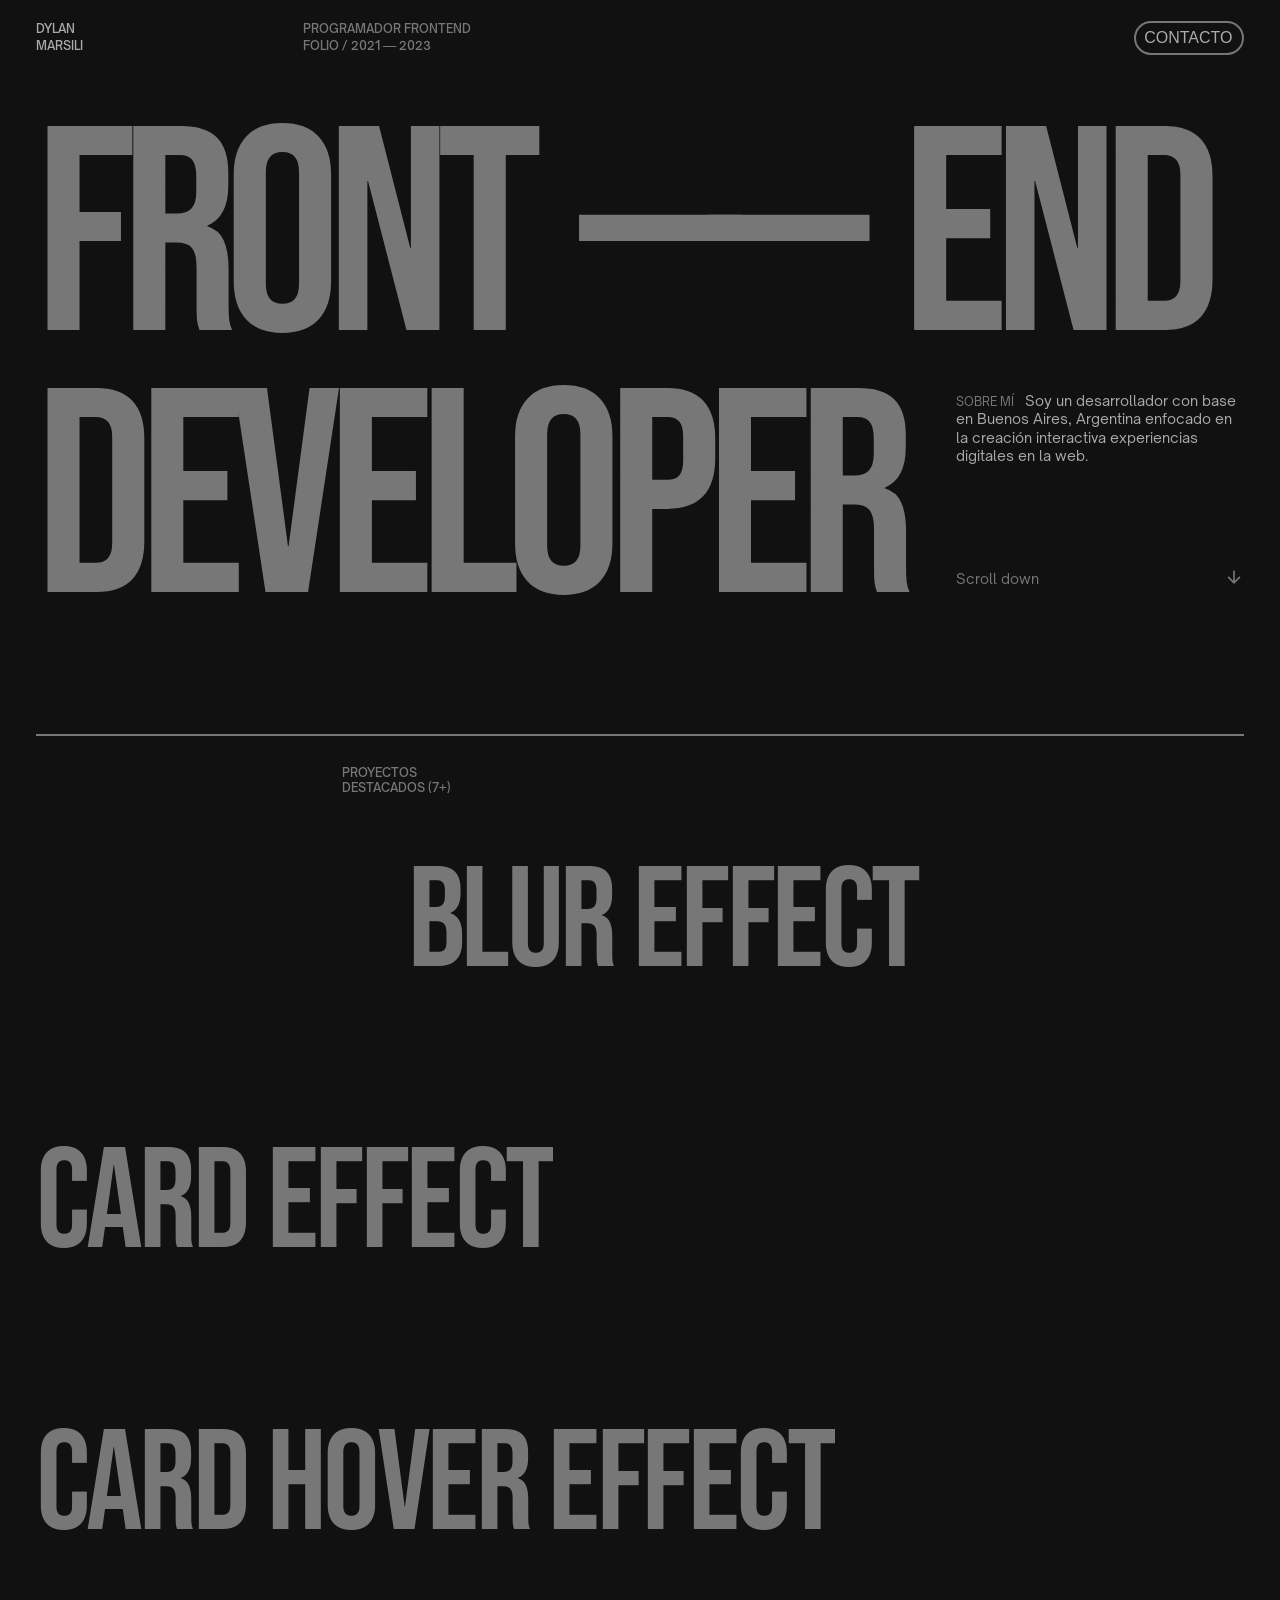
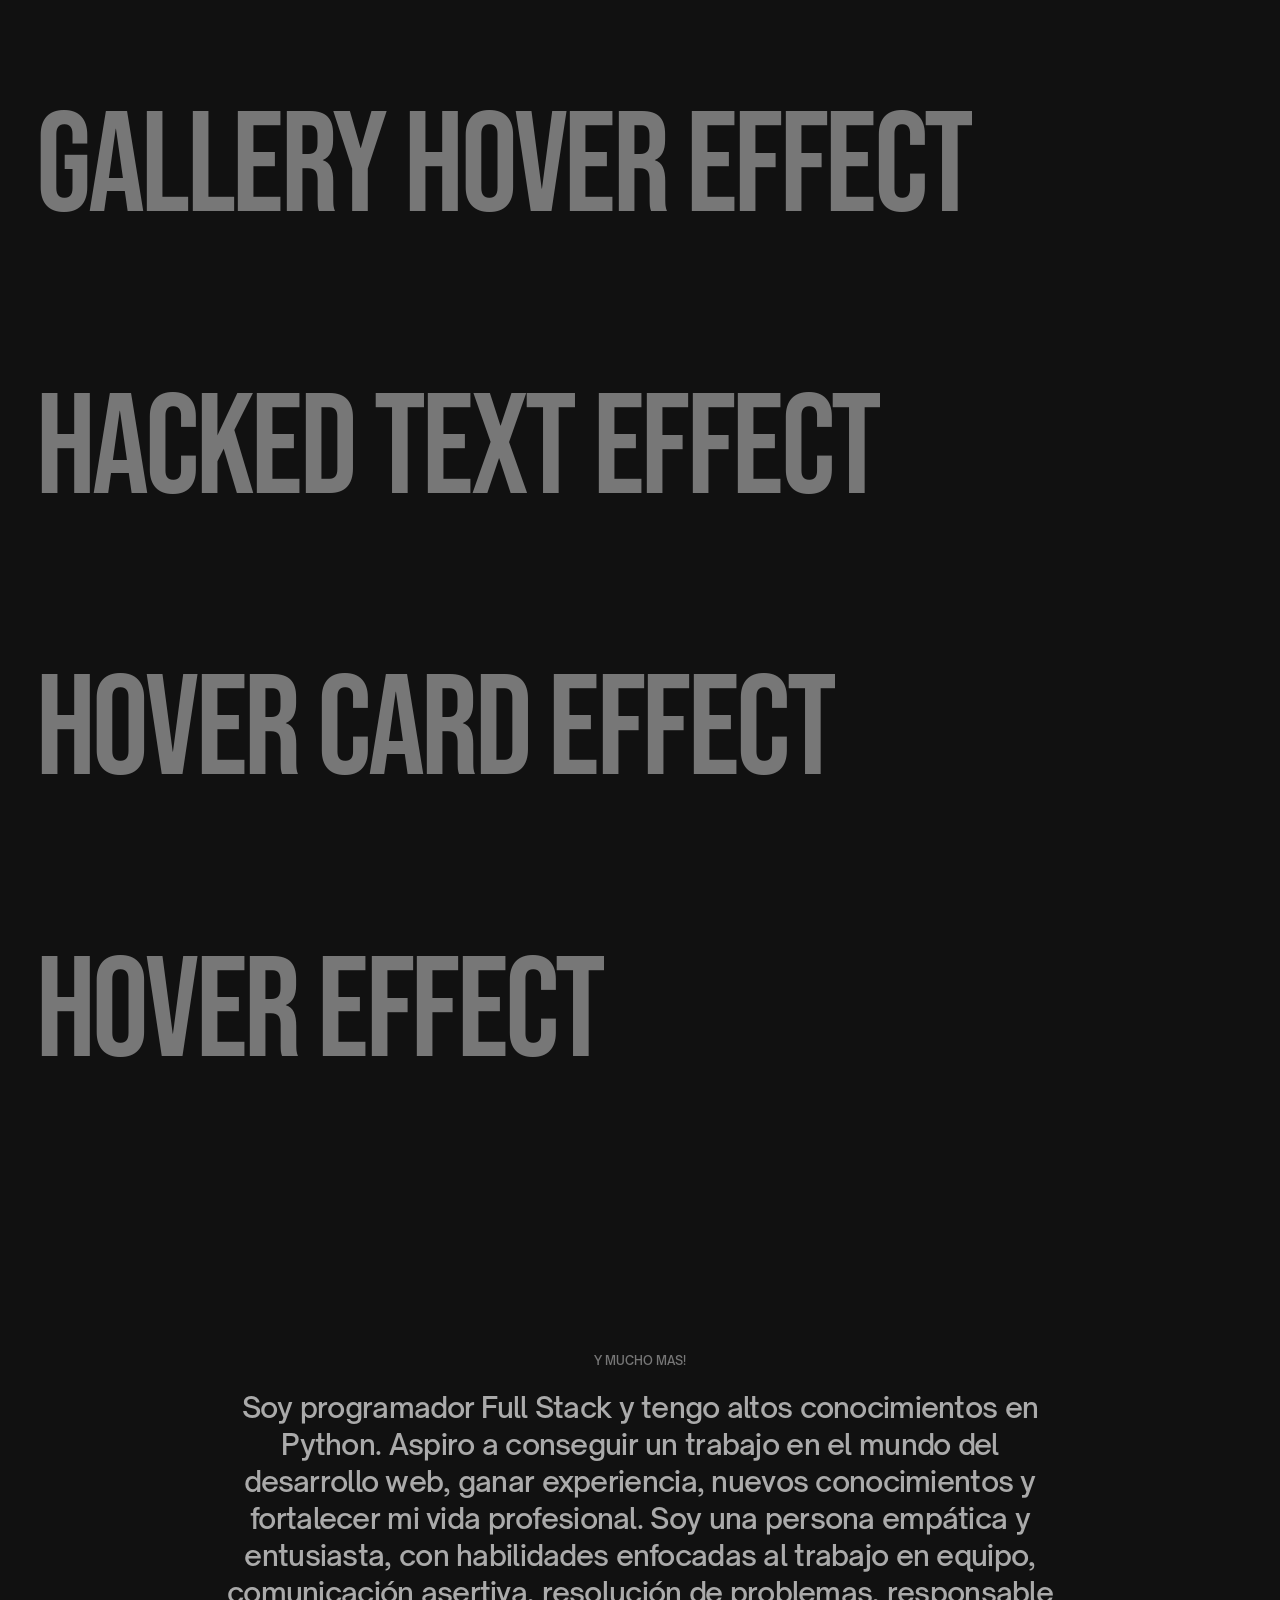
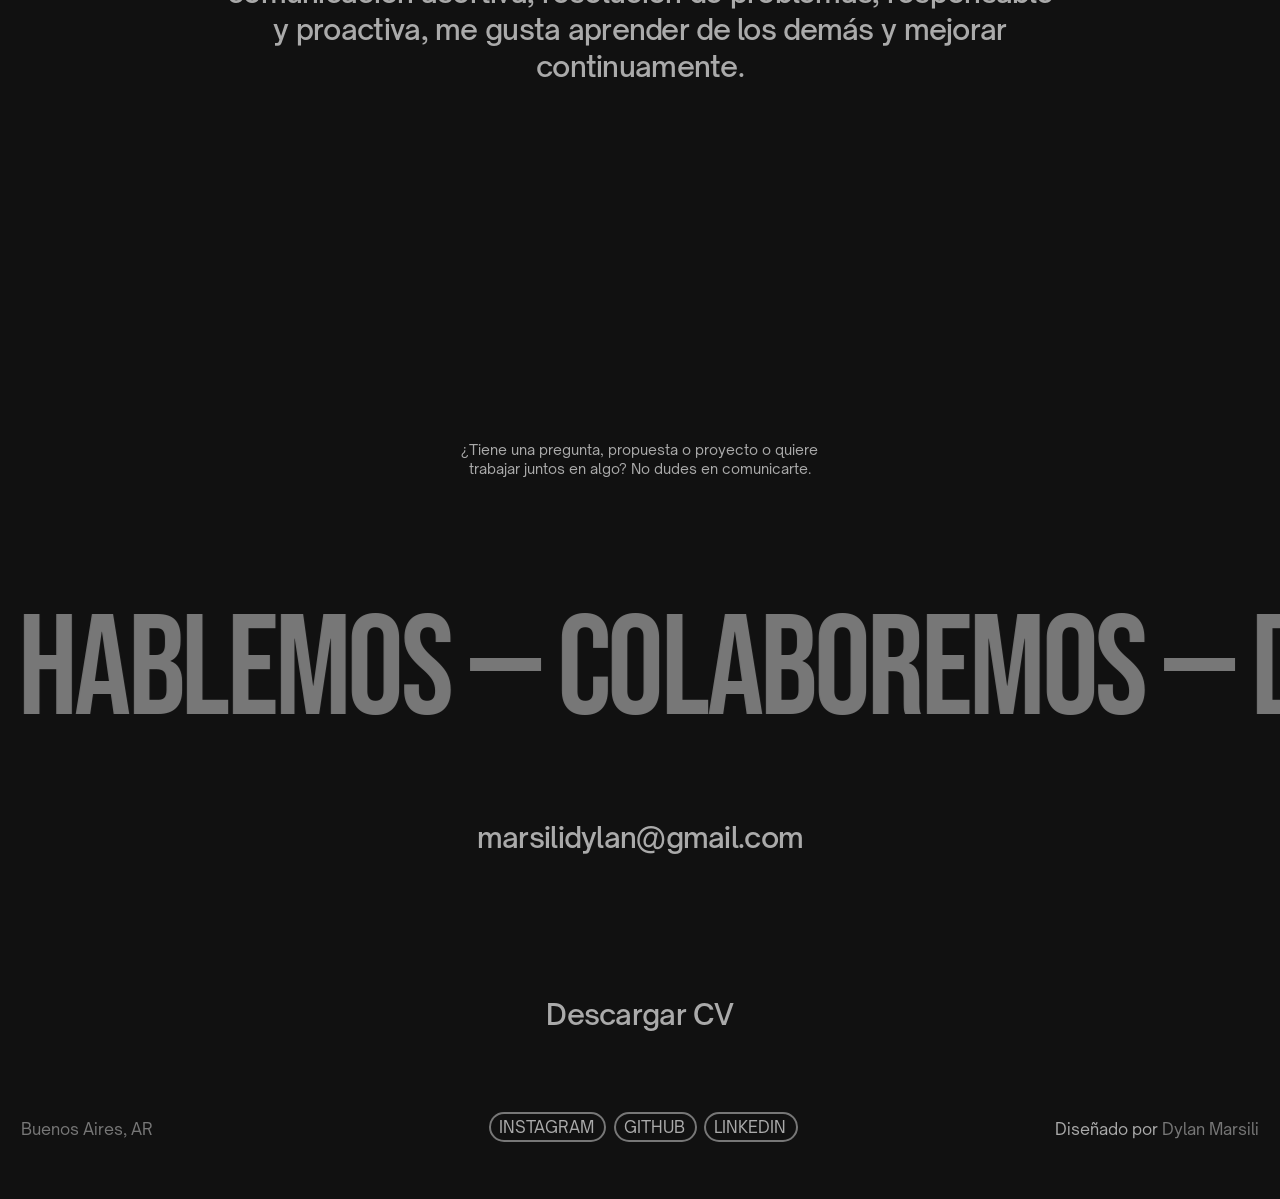
==== commit cb2b3cca: "cambios" ====
--- a/index.html
+++ b/index.html
@@ -1,833 +1,833 @@
-<!DOCTYPE html>
-<html lang="en">
-  <head>
-    <meta charset="UTF-8" />
-    <meta name="viewport" content="width=device-width, initial-scale=1.0" />
-    <title>Dylan — Developer</title>
-    <meta name="title" content="Dylan — Developer" />
-    <link rel="icon" href="/favicon.ico" />
-    <meta
-      name="description"
-      content="Desarrollador Front End radicado en Buenos Aires, Argentina enfocado en la creación de experiencias digitales interactivas en la web."
-    />
-    <meta
-      property="og:image"
-      content="https://res.cloudinary.com/dmwfd0zhh/image/upload/v1625786788/Portfolio/Frame_5_lchlvc.jpg"
-    />
-
-    <!-- Twitter -->
-    <meta property="twitter:card" content="summary_large_image" />
-    <meta property="twitter:url" content="https://dylanmarsili.is-a.dev" />
-    <meta property="twitter:title" content="Dylan — Developer" />
-    <meta
-      property="twitter:description"
-      content="Desarrollador Front End radicado en Buenos Aires, Argentina enfocado en la creación de experiencias digitales interactivas en la web."
-    />
-
-    <!-- Open Graph / Facebook -->
-    <meta property="og:type" content="website" />
-    <meta property="og:url" content="https://seyi.dev" />
-    <meta property="og:title" content="Dylan — Developer" />
-    <meta
-      property="og:description"
-      content="Desarrollador Front End radicado en Buenos Aires, Argentina enfocado en la creación de experiencias digitales interactivas en la web."
-    />
-    <meta
-      property="og:image"
-      content="https://res.cloudinary.com/dmwfd0zhh/image/upload/v1625786788/Portfolio/Frame_5_lchlvc.jpg"
-    />
-
-    <script
-      type="text/javascript"
-      src="//w.24timezones.com/l.js"
-      async
-    ></script>
-
-    <link rel="preconnect" href="https://fonts.googleapis.com" />
-    <link rel="preconnect" href="https://fonts.gstatic.com" crossorigin />
-    <link
-      href="https://fonts.googleapis.com/css2?family=Bebas+Neue&display=swap"
-      rel="stylesheet"
-    />
-    <link
-      rel="preload"
-      href="/assets/opensauce-medium-DHCY1jhb.woff2"
-      as="font"
-      type="font/woff2"
-      crossorigin
-    />
--
+<!DOCTYPE html>
+<html lang="en">
+  <head>
+    <meta charset="UTF-8" />
+    <meta name="viewport" content="width=device-width, initial-scale=1.0" />
+    <title>Dylan — Developer</title>
+    <meta name="title" content="Dylan — Developer" />
+    <link rel="icon" href="/favicon.ico" />
+    <meta
+      name="description"
+      content="Desarrollador Front End radicado en Buenos Aires, Argentina enfocado en la creación de experiencias digitales interactivas en la web."
+    />
+    <meta
+      property="og:image"
+      content="https://res.cloudinary.com/dmwfd0zhh/image/upload/v1625786788/Portfolio/Frame_5_lchlvc.jpg"
+    />
+
+    <!-- Twitter -->
+    <meta property="twitter:card" content="summary_large_image" />
+    <meta property="twitter:url" content="https://dylanmarsili.is-a.dev" />
+    <meta property="twitter:title" content="Dylan — Developer" />
+    <meta
+      property="twitter:description"
+      content="Desarrollador Front End radicado en Buenos Aires, Argentina enfocado en la creación de experiencias digitales interactivas en la web."
+    />
+
+    <!-- Open Graph / Facebook -->
+    <meta property="og:type" content="website" />
+    <meta property="og:url" content="https://seyi.dev" />
+    <meta property="og:title" content="Dylan — Developer" />
+    <meta
+      property="og:description"
+      content="Desarrollador Front End radicado en Buenos Aires, Argentina enfocado en la creación de experiencias digitales interactivas en la web."
+    />
+    <meta
+      property="og:image"
+      content="https://res.cloudinary.com/dmwfd0zhh/image/upload/v1625786788/Portfolio/Frame_5_lchlvc.jpg"
+    />
+
+    <script
+      type="text/javascript"
+      src="//w.24timezones.com/l.js"
+      async
+    ></script>
+
+    <link rel="preconnect" href="https://fonts.googleapis.com" />
+    <link rel="preconnect" href="https://fonts.gstatic.com" crossorigin />
+    <link
+      href="https://fonts.googleapis.com/css2?family=Bebas+Neue&display=swap"
+      rel="stylesheet"
+    />
+    <link
+      rel="preload"
+      href="/assets/opensauce-medium-DHCY1jhb.woff2"
+      as="font"
+      type="font/woff2"
+      crossorigin
+    />
+
+
     <script type="module" crossorigin src="/assets/index-Dzw5QM6n.js"></script>
     <link rel="stylesheet" crossorigin href="/assets/index-CI-Eg4Ei.css">
-  </head>
-
-  <body>
-    <main class="home" data-scroll-container>
-      <nav class="home__nav">
-        <div class="home__nav__left">
-          <div class="nav__name" nav-anim>
-            <span>
-              Dylan <br />
-              Marsili</span
-            >
-          </div>
-
-          <div class="nav__folio hide-mobile" nav-anim>
-            <span>
-              Programador Frontend<br />
-              Folio / 2021 — 2023
-            </span>
-          </div>
-        </div>
-
-        <div class="home__nav__right">
-          <div class="nav__folio hide-desktop" nav-anim>
-            Programador Frontend<br />
-            Folio / 2021 — 2023
-          </div>
-
-          <div class="nav__availability" nav-anim></div>
-
-          <button class="nav__button c-button contact-scroll" nav-anim>
-            <span class="c-link">
-              <span class="c-link__inner">
-                <span> contacto </span>
-                <span class="c-link__animated"> contacto </span>
-              </span>
-            </span>
-          </button>
-        </div>
-      </nav>
-
-      <section class="home__hero">
-        <div class="hero__title">
-          <h1 class="mobile">
-            FRONT <br />
-            —— END <br />
-            DEVELOPER
-          </h1>
-          <h1 class="hero__title__top overflow desktop">
-            <div class="hero__title__top" title-overflow>
-              <span
-                class="hero__title__left"
-                data-scroll=""
-                data-scroll-direction="horizontal"
-                data-scroll-position="top"
-                data-scroll-speed="7"
-              >
-                <span class="hero__hover">F</span>
-                <span class="hero__hover">R</span>
-                <span class="hero__hover">O</span>
-                <span class="hero__hover">N</span>
-                <span class="hero__hover">T</span>
-              </span>
-              <span class="hero__title__dash desktop">——</span>
-              <span class="hero__title__dash tablet">——</span>
-
-              <span
-                class="hero__title__right"
-                data-scroll=""
-                data-scroll-direction="horizontal"
-                data-scroll-position="top"
-                data-scroll-speed="-7"
-              >
-                <span class="hero__hover">E</span>
-                <span class="hero__hover">N</span>
-                <span class="hero__hover">D</span>
-              </span>
-            </div>
-          </h1>
-
-          <span class="hero__title__bottom overflow">
-            <div class="hero__title__bottom">
-              <h1 class="bottom__left desktop" title-overflow>
-                <span class="hero__hover">D</span>
-                <span class="hero__hover">E</span>
-                <span class="hero__hover">V</span>
-                <span class="hero__hover">E</span>
-                <span class="hero__hover">L</span>
-                <span class="hero__hover">O</span>
-                <span class="hero__hover">P</span>
-                <span class="hero__hover">E</span>
-                <span class="hero__hover">R</span>
-              </h1>
-              <div class="bottom__right">
-                <p class="hero__paragraph">
-                  <span class="first-word">Sobre mí</span> &nbsp; Soy un desarrollador
-                  con base en Buenos Aires, Argentina enfocado en la creación interactiva
-                  experiencias digitales en la web.
-                </p>
-                <div class="hero__scroll">
-                  <p>Scroll down</p>
-                  <div class="c-infinite">
-                    <span class="c-link">
-                      <span class="c-link__inner">
-                        <span>
-                          <svg
-                            width="20"
-                            height="21"
-                            viewBox="0 0 20 21"
-                            fill="none"
-                            xmlns="http://www.w3.org/2000/svg"
-                          >
-                            <path
-                              d="M10.8333 13.9766L15.3033 9.50658L16.4816 10.6849L9.99998 17.1666L3.51831 10.6849L4.69664 9.50658L9.16664 13.9766V3.83325H10.8333V13.9766Z"
-                              fill="#777777"
-                            />
-                          </svg>
-                        </span>
-                        <span class="c-link__animated">
-                          <svg
-                            width="20"
-                            height="21"
-                            viewBox="0 0 20 21"
-                            fill="none"
-                            xmlns="http://www.w3.org/2000/svg"
-                          >
-                            <path
-                              d="M10.8333 13.9766L15.3033 9.50658L16.4816 10.6849L9.99998 17.1666L3.51831 10.6849L4.69664 9.50658L9.16664 13.9766V3.83325H10.8333V13.9766Z"
-                              fill="#777777"
-                            />
-                          </svg>
-                        </span>
-                      </span>
-                    </span>
-                  </div>
-                </div>
-              </div>
-            </div>
-          </span>
-        </div>
-      </section>
-
-      <section class="home__projects">
-        <span class="home__projects__line left">
-          <span></span>
-        </span>
-
-        <div class="home__projects__project">
-          <div class="home__projects__project__label">
-            <div class="label__inner label-1">
-              <p>
-                PROYECTOS <br />
-                DESTACADOS (7+)
-              </p>
-
-              <p>
-                
-              </p>
-            </div>
-          </div>
-
-          <a
-            href="https://dylanmarsili.is-a.dev/effects/blur-effect/"
-            target="_blank"
-            rel="noopener noreferrer"
-            class="home__projects__project__link"
-          >
-            <h1
-              class="home__projects__project__title"
-              data-scroll=""
-              data-scroll-direction="horizontal"
-              data-scroll-speed="8"
-            >
-              <span class="inline-ovh">
-                <div class="title__main right">
-                  <span
-                    class="slide-up"
-                    data-content="Blur Effect"
-                    aria-hidden="true"
-                  ></span>
-                  Blur Effect
-                </div>
-              </span>
-            </h1>
-          </a>
-
-          <div class="project__link">
-            <a
-              href="https://dylanmarsili.is-a.dev/effects/blur-effect/"
-              target="_blank"
-              rel="noopener noreferrer"
-              class="c-button"
-            >
-              <span class="c-link">
-                <span class="c-link__inner">
-                  <span>
-                    Visitar Sitio
-                    <span class="share-icon"
-                      ><svg
-                        width="20"
-                        height="20"
-                        fill="none"
-                        xmlns="http://www.w3.org/2000/svg"
-                      >
-                        <path
-                          d="M13.337 7.845l-7.173 7.173-1.178-1.179 7.172-7.172H5.837V5h9.166v9.167h-1.666V7.845z"
-                          fill="#777"
-                        /></svg
-                    ></span>
-                  </span>
-                </span>
-              </span>
-            </a>
-          </div>
-        </div>
-
-        <span class="home__projects__line right">
-          <span></span>
-        </span>
-
-        <div class="home__projects__project">
-          <div class="home__projects__project__label">
-            <div class="label__inner">
-              <p>
-              
-              </p>
-            </div>
-          </div>
-
-          <a
-            href="https://dylanmarsili.is-a.dev/effects/card-effect/"
-            target="_blank"
-            rel="noopener noreferrer"
-            class="home__projects__project__link"
-          >
-            <h1
-              class="home__projects__project__title"
-              data-scroll=""
-              data-scroll-direction="horizontal"
-              data-scroll-speed="-8"
-            >
-              <span class="inline-ovh">
-                <div class="title__main left">
-                  <span
-                    class="slide-up"
-                    data-content="Card Effect"
-                    aria-hidden="true"
-                  ></span>
-                  Card Effect
-                </div>
-              </span>
-            </h1>
-          </a>
-
-          <div class="project__link">
-            <a
-              href="https://dylanmarsili.is-a.dev/effects/card-effect/"
-              target="_blank"
-              rel="noopener noreferrer"
-              class="c-button"
-            >
-              <span class="c-link">
-                <span class="c-link__inner">
-                  <span>
-                    Visitar Sitio
-                    <span class="share-icon"
-                      ><svg
-                        width="20"
-                        height="20"
-                        fill="none"
-                        xmlns="http://www.w3.org/2000/svg"
-                      >
-                        <path
-                          d="M13.337 7.845l-7.173 7.173-1.178-1.179 7.172-7.172H5.837V5h9.166v9.167h-1.666V7.845z"
-                          fill="#777"
-                        /></svg
-                    ></span>
-                  </span>
-                </span>
-              </span>
-            </a>
-          </div>
-        </div>
-
-        <span class="home__projects__line left">
-          <span></span>
-        </span>
-
-        <div class="home__projects__project right">
-          <div class="home__projects__project__label">
-            <div class="label__inner">
-              <p>
-                
-              </p>
-            </div>
-          </div>
-          <a
-            href="https://dylanmarsili.is-a.dev/effects/card-hover-effect/"
-            target="_blank"
-            rel="noopener noreferrer"
-            class="home__projects__project__link"
-          >
-            <h1
-              class="home__projects__project__title"
-              data-scroll=""
-              data-scroll-direction="horizontal"
-              data-scroll-speed="10"
-            >
-              <span class="inline-ovh">
-                <div class="title__main right">
-                  <span
-                    class="slide-up"
-                    data-content="Card Hover Effect"
-                    aria-hidden="true"
-                  ></span>
-                  Card Hover Effect
-                </div>
-              </span>
-            </h1>
-          </a>
-
-          <div class="project__link">
-            <a
-              href="https://dylanmarsili.is-a.dev/effects/card-hover-effect/"
-              target="_blank"
-              rel="noopener noreferrer"
-              class="c-button"
-            >
-              <span class="c-link">
-                <span class="c-link__inner">
-                  <span>
-                    Visitar Sitio
-                    <span class="share-icon"
-                      ><svg
-                        width="20"
-                        height="20"
-                        fill="none"
-                        xmlns="http://www.w3.org/2000/svg"
-                      >
-                        <path
-                          d="M13.337 7.845l-7.173 7.173-1.178-1.179 7.172-7.172H5.837V5h9.166v9.167h-1.666V7.845z"
-                          fill="#777"
-                        /></svg
-                    ></span>
-                  </span>
-                </span>
-              </span>
-            </a>
-          </div>
-        </div>
-
-        <span class="home__projects__line right">
-          <span></span>
-        </span>
-
-        <div class="home__projects__project right">
-          <div class="home__projects__project__label">
-            <div class="label__inner">
-              <p>
-                
-              </p>
-            </div>
-          </div>
-          <a
-            href="https://dylanmarsili.is-a.dev/effects/gallery-hover-effect/"
-            target="_blank"
-            rel="noopener noreferrer"
-            class="home__projects__project__link"
-          >
-            <h1
-              class="home__projects__project__title"
-              data-scroll=""
-              data-scroll-direction="horizontal"
-              data-scroll-speed="-8"
-            >
-              <span class="inline-ovh">
-                <div class="title__main left">
-                  <span
-                    class="slide-up"
-                    data-content="Gallery Hover Effect"
-                    aria-hidden="true"
-                  ></span>
-                  Gallery Hover Effect
-                </div>
-              </span>
-            </h1>
-          </a>
-
-          <div class="project__link">
-            <a
-              href="https://dylanmarsili.is-a.dev/effects/gallery-hover-effect/"
-              target="_blank"
-              rel="noopener noreferrer"
-              class="c-button"
-            >
-              <span class="c-link">
-                <span class="c-link__inner">
-                  <span>
-                    Visitar Sitio
-                    <span class="share-icon"
-                      ><svg
-                        width="20"
-                        height="20"
-                        fill="none"
-                        xmlns="http://www.w3.org/2000/svg"
-                      >
-                        <path
-                          d="M13.337 7.845l-7.173 7.173-1.178-1.179 7.172-7.172H5.837V5h9.166v9.167h-1.666V7.845z"
-                          fill="#777"
-                        /></svg
-                    ></span>
-                  </span>
-                </span>
-              </span>
-            </a>
-          </div>
-        </div>
-
-      </section>
-
-
-      <section class="home__projects">
-        <span class="home__projects__line right">
-          <span></span>
-        </span>
-
-        <div class="home__projects__project">
-          <div class="home__projects__project__label">
-            <div class="label__inner">
-              <p>
-                
-              </p>
-            </div>
-          </div>
-
-          <a
-            href="https://dylanmarsili.is-a.dev/effects/hacked-text-effect/"
-            target="_blank"
-            rel="noopener noreferrer"
-            class="home__projects__project__link"
-          >
-            <h1
-              class="home__projects__project__title"
-              data-scroll=""
-              data-scroll-direction="horizontal"
-              data-scroll-speed="-8"
-            >
-              <span class="inline-ovh">
-                <div class="title__main left">
-                  <span
-                    class="slide-up"
-                    data-content="Hacked Text Effect"
-                    aria-hidden="true"
-                  ></span>
-                  Hacked Text Effect
-                </div>
-              </span>
-            </h1>
-          </a>
-
-          <div class="project__link">
-            <a
-              href="https://dylanmarsili.is-a.dev/effects/hacked-text-effect/"
-              target="_blank"
-              rel="noopener noreferrer"
-              class="c-button"
-            >
-              <span class="c-link">
-                <span class="c-link__inner">
-                  <span>
-                    Visitar Sitio
-                    <span class="share-icon"
-                      ><svg
-                        width="20"
-                        height="20"
-                        fill="none"
-                        xmlns="http://www.w3.org/2000/svg"
-                      >
-                        <path
-                          d="M13.337 7.845l-7.173 7.173-1.178-1.179 7.172-7.172H5.837V5h9.166v9.167h-1.666V7.845z"
-                          fill="#777"
-                        /></svg
-                    ></span>
-                  </span>
-                </span>
-              </span>
-            </a>
-          </div>
-        </div>
-
-        <span class="home__projects__line left">
-          <span></span>
-        </span>
-
-        <div class="home__projects__project">
-          <div class="home__projects__project__label">
-            <div class="label__inner">
-              <p>
-                
-              </p>
-            </div>
-          </div>
-
-          <a
-            href="https://dylanmarsili.is-a.dev/effects/hover-card-effect/"
-            target="_blank"
-            rel="noopener noreferrer"
-            class="home__projects__project__link"
-          >
-            <h1
-              class="home__projects__project__title"
-              data-scroll=""
-              data-scroll-direction="horizontal"
-              data-scroll-speed="8"
-            >
-              <span class="inline-ovh">
-                <div class="title__main left">
-                  <span
-                    class="slide-up"
-                    data-content="Hover Card Effect"
-                    aria-hidden="true"
-                  ></span>
-                  Hover Card Effect
-                </div>
-              </span>
-            </h1>
-          </a>
-
-          <div class="project__link">
-            <a
-              href="https://dylanmarsili.is-a.dev/effects/hover-card-effect/"
-              target="_blank"
-              rel="noopener noreferrer"
-              class="c-button"
-            >
-              <span class="c-link">
-                <span class="c-link__inner">
-                  <span>
-                    Visitar Sitio
-                    <span class="share-icon"
-                      ><svg
-                        width="20"
-                        height="20"
-                        fill="none"
-                        xmlns="http://www.w3.org/2000/svg"
-                      >
-                        <path
-                          d="M13.337 7.845l-7.173 7.173-1.178-1.179 7.172-7.172H5.837V5h9.166v9.167h-1.666V7.845z"
-                          fill="#777"
-                        /></svg
-                    ></span>
-                  </span>
-                </span>
-              </span>
-            </a>
-          </div>
-        </div>
-        <span class="home__projects__line right">
-          <span></span>
-        </span>
-
-        <div class="home__projects__project">
-          <div class="home__projects__project__label">
-            <div class="label__inner">
-              <p>
-                
-              </p>
-            </div>
-          </div>
-
-          <a
-            href="https://dylanmarsili.is-a.dev/effects/hover-effect/"
-            target="_blank"
-            rel="noopener noreferrer"
-            class="home__projects__project__link"
-          >
-            <h1
-              class="home__projects__project__title"
-              data-scroll=""
-              data-scroll-direction="horizontal"
-              data-scroll-speed="-8"
-            >
-              <span class="inline-ovh">
-                <div class="title__main right">
-                  <span
-                    class="slide-up"
-                    data-content="Hover Effect"
-                    aria-hidden="true"
-                  ></span>
-                  Hover Effect
-                </div>
-              </span>
-            </h1>
-          </a>
-
-          <div class="project__link">
-            <a
-              href="https://dylanmarsili.is-a.dev/effects/hover-effect/"
-              target="_blank"
-              rel="noopener noreferrer"
-              class="c-button"
-            >
-              <span class="c-link">
-                <span class="c-link__inner">
-                  <span>
-                    Visitar Sitio
-                    <span class="share-icon"
-                      ><svg
-                        width="20"
-                        height="20"
-                        fill="none"
-                        xmlns="http://www.w3.org/2000/svg"
-                      >
-                        <path
-                          d="M13.337 7.845l-7.173 7.173-1.178-1.179 7.172-7.172H5.837V5h9.166v9.167h-1.666V7.845z"
-                          fill="#777"
-                        /></svg
-                    ></span>
-                  </span>
-                </span>
-              </span>
-            </a>
-          </div>
-        </div>
-
-        <span class="home__projects__line left">
-          <span></span>
-        </span>
-      </section>
-
-      <section class="home__content">
-        <h2 class="home__content__title">Y MUCHO MAS!</h2>
-        <p class="home__content__desc">
-          Soy estudiante de desarrollo web en Coderhouse y estudiante autodidacta de Python y Programación. Aspiro a conseguir un
-          trabajo en el mundo del desarrollo web, ganar experiencia, nuevos conocimientos y fortalecer mi vida profesional. Soy
-          una persona empática y entusiasta, con habilidades enfocadas al trabajo en equipo, comunicación asertiva, resolución de
-          problemas, responsable y proactiva, me gusta aprender de los demás y mejorar continuamente.
-        </p>
-      </section>
-
-
-      <section class="home__contact">
-        <p class="home__contact__desc">
-          ¿Tiene una pregunta, propuesta o proyecto o quiere trabajar juntos en
-          algo? No dudes en comunicarte.
-        </p>
-        <div class="line-wrapper">
-          <span class="home__projects__line left">
-            <span></span>
-          </span>
-        </div>
-
-        <div class="marquee">
-          <a
-            href="mailto:marsilidylan@gmail.com?subject=Lets%20work%20together!&body=Hello%2C%20I%20think%20we%20need%20you%20to%20work%20on%2Fcollaborate%20this%20particular%20product...%20Reach%20out%20as%20soon%20as%20you%20can."
-            class="marquee__wrap"
-          >
-            <div class="marquee__inner">
-              <span aria-hidden="true" class="inner-span">
-                <span
-                  class="slide-up"
-                  data-content="HABLEMOS — COLABOREMOS — DI HOLA — QUIERO EMPEZAR ALGO —"
-                  aria-hidden="true"
-                ></span>
-                HABLEMOS — COLABOREMOS — DI HOLA — QUIERO EMPEZAR ALGO —</span
-              >
-              <span class="inner-span">
-                <span
-                  class="slide-up"
-                  data-content="HABLEMOS — COLABOREMOS — DI HOLA — QUIERO EMPEZAR ALGO —"
-                  aria-hidden="true"
-                ></span>
-                HABLEMOS — COLABOREMOS — DI HOLA — QUIERO EMPEZAR ALGO —</span
-              >
-            </div>
-          </a>
-        </div>
-
-        <div class="line-wrapper">
-          <span class="home__projects__line right">
-            <span></span>
-          </span>
-        </div>
-
-        <div class="home__contact__email">
-          <button class="email">marsilidylan@gmail.com</button>
-          <div class="to-copy">
-            <span>Click Para Copiar</span>
-          </div>
-        </div>
-        <div class="home__contact__email">
-          <a href="https://drive.google.com/file/d/1YTExySEJ024oC_m2mMfE6tk4Q5YicycQ/view?usp=sharing" target="_blank">
-            <button class="email">Descargar CV</button>
-          </a>
-          
-        </div>
-      </section>
-
-      <footer class="home__footer" id="js-footer">
-        <div class="home__footer__center">
-          <div class="footer__links">
-            <div class="link__flex">
-              <div class="link__flex__inner">
-
-                <a
-                  href="https://www.instagram.com/marsilidylan/"
-                  target="_blank"
-                  rel="noopener noreferrer"
-                  class="c-button"
-                >
-                  <span class="c-link">
-                    <span class="c-link__inner">
-                      <span> INSTAGRAM </span>
-                      <span class="c-link__animated"> INSTAGRAM </span>
-                    </span>
-                  </span>
-                </a>
-              </div>
-            </div>
-
-            <div class="link__flex">
-              <div class="link__flex__inner second">
-                <a
-                  href="https://github.com/dylan-marsili"
-                  target="_blank"
-                  rel="noopener noreferrer"
-                  class="c-button"
-                >
-                  <span class="c-link">
-                    <span class="c-link__inner">
-                      <span> GITHUB </span>
-                      <span class="c-link__animated"> GITHUB </span>
-                    </span>
-                  </span>
-                </a>
-
-                <a
-                  href="https://www.linkedin.com/in/dylan-marsili-94a693265/"
-                  class="c-button"
-                  target="_blank"
-                  rel="noopener noreferrer"
-                >
-                  <span class="c-link">
-                    <span class="c-link__inner">
-                      <span> LINKEDIN </span>
-                      <span class="c-link__animated"> LINKEDIN </span>
-                    </span>
-                  </span>
-                </a>
-              </div>
-            </div>
-          </div>
-        </div>
-        <div class="home__footer__left">
-          <p class="place">Buenos Aires, AR</p>
-        </div>
-        <p class="home__footer__right">
-          Diseñado por
-          <a
-            href=""
-            target="_blank"
-            rel="noopener noreferrer"
-          >
-            Dylan Marsili
-          </a>
-        </p>
-      </footer>
-    </main>
--
-  </body>
-</html>
+  </head>
+
+  <body>
+    <main class="home" data-scroll-container>
+      <nav class="home__nav">
+        <div class="home__nav__left">
+          <div class="nav__name" nav-anim>
+            <span>
+              Dylan <br />
+              Marsili</span
+            >
+          </div>
+
+          <div class="nav__folio hide-mobile" nav-anim>
+            <span>
+              Programador Frontend<br />
+              Folio / 2021 — 2023
+            </span>
+          </div>
+        </div>
+
+        <div class="home__nav__right">
+          <div class="nav__folio hide-desktop" nav-anim>
+            Programador Frontend<br />
+            Folio / 2021 — 2023
+          </div>
+
+          <div class="nav__availability" nav-anim></div>
+
+          <button class="nav__button c-button contact-scroll" nav-anim>
+            <span class="c-link">
+              <span class="c-link__inner">
+                <span> contacto </span>
+                <span class="c-link__animated"> contacto </span>
+              </span>
+            </span>
+          </button>
+        </div>
+      </nav>
+
+      <section class="home__hero">
+        <div class="hero__title">
+          <h1 class="mobile">
+            FRONT <br />
+            —— END <br />
+            DEVELOPER
+          </h1>
+          <h1 class="hero__title__top overflow desktop">
+            <div class="hero__title__top" title-overflow>
+              <span
+                class="hero__title__left"
+                data-scroll=""
+                data-scroll-direction="horizontal"
+                data-scroll-position="top"
+                data-scroll-speed="7"
+              >
+                <span class="hero__hover">F</span>
+                <span class="hero__hover">R</span>
+                <span class="hero__hover">O</span>
+                <span class="hero__hover">N</span>
+                <span class="hero__hover">T</span>
+              </span>
+              <span class="hero__title__dash desktop">——</span>
+              <span class="hero__title__dash tablet">——</span>
+
+              <span
+                class="hero__title__right"
+                data-scroll=""
+                data-scroll-direction="horizontal"
+                data-scroll-position="top"
+                data-scroll-speed="-7"
+              >
+                <span class="hero__hover">E</span>
+                <span class="hero__hover">N</span>
+                <span class="hero__hover">D</span>
+              </span>
+            </div>
+          </h1>
+
+          <span class="hero__title__bottom overflow">
+            <div class="hero__title__bottom">
+              <h1 class="bottom__left desktop" title-overflow>
+                <span class="hero__hover">D</span>
+                <span class="hero__hover">E</span>
+                <span class="hero__hover">V</span>
+                <span class="hero__hover">E</span>
+                <span class="hero__hover">L</span>
+                <span class="hero__hover">O</span>
+                <span class="hero__hover">P</span>
+                <span class="hero__hover">E</span>
+                <span class="hero__hover">R</span>
+              </h1>
+              <div class="bottom__right">
+                <p class="hero__paragraph">
+                  <span class="first-word">Sobre mí</span> &nbsp; Soy un desarrollador
+                  con base en Buenos Aires, Argentina enfocado en la creación interactiva
+                  experiencias digitales en la web.
+                </p>
+                <div class="hero__scroll">
+                  <p>Scroll down</p>
+                  <div class="c-infinite">
+                    <span class="c-link">
+                      <span class="c-link__inner">
+                        <span>
+                          <svg
+                            width="20"
+                            height="21"
+                            viewBox="0 0 20 21"
+                            fill="none"
+                            xmlns="http://www.w3.org/2000/svg"
+                          >
+                            <path
+                              d="M10.8333 13.9766L15.3033 9.50658L16.4816 10.6849L9.99998 17.1666L3.51831 10.6849L4.69664 9.50658L9.16664 13.9766V3.83325H10.8333V13.9766Z"
+                              fill="#777777"
+                            />
+                          </svg>
+                        </span>
+                        <span class="c-link__animated">
+                          <svg
+                            width="20"
+                            height="21"
+                            viewBox="0 0 20 21"
+                            fill="none"
+                            xmlns="http://www.w3.org/2000/svg"
+                          >
+                            <path
+                              d="M10.8333 13.9766L15.3033 9.50658L16.4816 10.6849L9.99998 17.1666L3.51831 10.6849L4.69664 9.50658L9.16664 13.9766V3.83325H10.8333V13.9766Z"
+                              fill="#777777"
+                            />
+                          </svg>
+                        </span>
+                      </span>
+                    </span>
+                  </div>
+                </div>
+              </div>
+            </div>
+          </span>
+        </div>
+      </section>
+
+      <section class="home__projects">
+        <span class="home__projects__line left">
+          <span></span>
+        </span>
+
+        <div class="home__projects__project">
+          <div class="home__projects__project__label">
+            <div class="label__inner label-1">
+              <p>
+                PROYECTOS <br />
+                DESTACADOS (7+)
+              </p>
+
+              <p>
+                
+              </p>
+            </div>
+          </div>
+
+          <a
+            href="https://dylanmarsili.is-a.dev/effects/blur-effect/"
+            target="_blank"
+            rel="noopener noreferrer"
+            class="home__projects__project__link"
+          >
+            <h1
+              class="home__projects__project__title"
+              data-scroll=""
+              data-scroll-direction="horizontal"
+              data-scroll-speed="8"
+            >
+              <span class="inline-ovh">
+                <div class="title__main right">
+                  <span
+                    class="slide-up"
+                    data-content="Blur Effect"
+                    aria-hidden="true"
+                  ></span>
+                  Blur Effect
+                </div>
+              </span>
+            </h1>
+          </a>
+
+          <div class="project__link">
+            <a
+              href="https://dylanmarsili.is-a.dev/effects/blur-effect/"
+              target="_blank"
+              rel="noopener noreferrer"
+              class="c-button"
+            >
+              <span class="c-link">
+                <span class="c-link__inner">
+                  <span>
+                    Visitar Sitio
+                    <span class="share-icon"
+                      ><svg
+                        width="20"
+                        height="20"
+                        fill="none"
+                        xmlns="http://www.w3.org/2000/svg"
+                      >
+                        <path
+                          d="M13.337 7.845l-7.173 7.173-1.178-1.179 7.172-7.172H5.837V5h9.166v9.167h-1.666V7.845z"
+                          fill="#777"
+                        /></svg
+                    ></span>
+                  </span>
+                </span>
+              </span>
+            </a>
+          </div>
+        </div>
+
+        <span class="home__projects__line right">
+          <span></span>
+        </span>
+
+        <div class="home__projects__project">
+          <div class="home__projects__project__label">
+            <div class="label__inner">
+              <p>
+              
+              </p>
+            </div>
+          </div>
+
+          <a
+            href="https://dylanmarsili.is-a.dev/effects/card-effect/"
+            target="_blank"
+            rel="noopener noreferrer"
+            class="home__projects__project__link"
+          >
+            <h1
+              class="home__projects__project__title"
+              data-scroll=""
+              data-scroll-direction="horizontal"
+              data-scroll-speed="-8"
+            >
+              <span class="inline-ovh">
+                <div class="title__main left">
+                  <span
+                    class="slide-up"
+                    data-content="Card Effect"
+                    aria-hidden="true"
+                  ></span>
+                  Card Effect
+                </div>
+              </span>
+            </h1>
+          </a>
+
+          <div class="project__link">
+            <a
+              href="https://dylanmarsili.is-a.dev/effects/card-effect/"
+              target="_blank"
+              rel="noopener noreferrer"
+              class="c-button"
+            >
+              <span class="c-link">
+                <span class="c-link__inner">
+                  <span>
+                    Visitar Sitio
+                    <span class="share-icon"
+                      ><svg
+                        width="20"
+                        height="20"
+                        fill="none"
+                        xmlns="http://www.w3.org/2000/svg"
+                      >
+                        <path
+                          d="M13.337 7.845l-7.173 7.173-1.178-1.179 7.172-7.172H5.837V5h9.166v9.167h-1.666V7.845z"
+                          fill="#777"
+                        /></svg
+                    ></span>
+                  </span>
+                </span>
+              </span>
+            </a>
+          </div>
+        </div>
+
+        <span class="home__projects__line left">
+          <span></span>
+        </span>
+
+        <div class="home__projects__project right">
+          <div class="home__projects__project__label">
+            <div class="label__inner">
+              <p>
+                
+              </p>
+            </div>
+          </div>
+          <a
+            href="https://dylanmarsili.is-a.dev/effects/card-hover-effect/"
+            target="_blank"
+            rel="noopener noreferrer"
+            class="home__projects__project__link"
+          >
+            <h1
+              class="home__projects__project__title"
+              data-scroll=""
+              data-scroll-direction="horizontal"
+              data-scroll-speed="10"
+            >
+              <span class="inline-ovh">
+                <div class="title__main right">
+                  <span
+                    class="slide-up"
+                    data-content="Card Hover Effect"
+                    aria-hidden="true"
+                  ></span>
+                  Card Hover Effect
+                </div>
+              </span>
+            </h1>
+          </a>
+
+          <div class="project__link">
+            <a
+              href="https://dylanmarsili.is-a.dev/effects/card-hover-effect/"
+              target="_blank"
+              rel="noopener noreferrer"
+              class="c-button"
+            >
+              <span class="c-link">
+                <span class="c-link__inner">
+                  <span>
+                    Visitar Sitio
+                    <span class="share-icon"
+                      ><svg
+                        width="20"
+                        height="20"
+                        fill="none"
+                        xmlns="http://www.w3.org/2000/svg"
+                      >
+                        <path
+                          d="M13.337 7.845l-7.173 7.173-1.178-1.179 7.172-7.172H5.837V5h9.166v9.167h-1.666V7.845z"
+                          fill="#777"
+                        /></svg
+                    ></span>
+                  </span>
+                </span>
+              </span>
+            </a>
+          </div>
+        </div>
+
+        <span class="home__projects__line right">
+          <span></span>
+        </span>
+
+        <div class="home__projects__project right">
+          <div class="home__projects__project__label">
+            <div class="label__inner">
+              <p>
+                
+              </p>
+            </div>
+          </div>
+          <a
+            href="https://dylanmarsili.is-a.dev/effects/gallery-hover-effect/"
+            target="_blank"
+            rel="noopener noreferrer"
+            class="home__projects__project__link"
+          >
+            <h1
+              class="home__projects__project__title"
+              data-scroll=""
+              data-scroll-direction="horizontal"
+              data-scroll-speed="-8"
+            >
+              <span class="inline-ovh">
+                <div class="title__main left">
+                  <span
+                    class="slide-up"
+                    data-content="Gallery Hover Effect"
+                    aria-hidden="true"
+                  ></span>
+                  Gallery Hover Effect
+                </div>
+              </span>
+            </h1>
+          </a>
+
+          <div class="project__link">
+            <a
+              href="https://dylanmarsili.is-a.dev/effects/gallery-hover-effect/"
+              target="_blank"
+              rel="noopener noreferrer"
+              class="c-button"
+            >
+              <span class="c-link">
+                <span class="c-link__inner">
+                  <span>
+                    Visitar Sitio
+                    <span class="share-icon"
+                      ><svg
+                        width="20"
+                        height="20"
+                        fill="none"
+                        xmlns="http://www.w3.org/2000/svg"
+                      >
+                        <path
+                          d="M13.337 7.845l-7.173 7.173-1.178-1.179 7.172-7.172H5.837V5h9.166v9.167h-1.666V7.845z"
+                          fill="#777"
+                        /></svg
+                    ></span>
+                  </span>
+                </span>
+              </span>
+            </a>
+          </div>
+        </div>
+
+      </section>
+
+
+      <section class="home__projects">
+        <span class="home__projects__line right">
+          <span></span>
+        </span>
+
+        <div class="home__projects__project">
+          <div class="home__projects__project__label">
+            <div class="label__inner">
+              <p>
+                
+              </p>
+            </div>
+          </div>
+
+          <a
+            href="https://dylanmarsili.is-a.dev/effects/hacked-text-effect/"
+            target="_blank"
+            rel="noopener noreferrer"
+            class="home__projects__project__link"
+          >
+            <h1
+              class="home__projects__project__title"
+              data-scroll=""
+              data-scroll-direction="horizontal"
+              data-scroll-speed="-8"
+            >
+              <span class="inline-ovh">
+                <div class="title__main left">
+                  <span
+                    class="slide-up"
+                    data-content="Hacked Text Effect"
+                    aria-hidden="true"
+                  ></span>
+                  Hacked Text Effect
+                </div>
+              </span>
+            </h1>
+          </a>
+
+          <div class="project__link">
+            <a
+              href="https://dylanmarsili.is-a.dev/effects/hacked-text-effect/"
+              target="_blank"
+              rel="noopener noreferrer"
+              class="c-button"
+            >
+              <span class="c-link">
+                <span class="c-link__inner">
+                  <span>
+                    Visitar Sitio
+                    <span class="share-icon"
+                      ><svg
+                        width="20"
+                        height="20"
+                        fill="none"
+                        xmlns="http://www.w3.org/2000/svg"
+                      >
+                        <path
+                          d="M13.337 7.845l-7.173 7.173-1.178-1.179 7.172-7.172H5.837V5h9.166v9.167h-1.666V7.845z"
+                          fill="#777"
+                        /></svg
+                    ></span>
+                  </span>
+                </span>
+              </span>
+            </a>
+          </div>
+        </div>
+
+        <span class="home__projects__line left">
+          <span></span>
+        </span>
+
+        <div class="home__projects__project">
+          <div class="home__projects__project__label">
+            <div class="label__inner">
+              <p>
+                
+              </p>
+            </div>
+          </div>
+
+          <a
+            href="https://dylanmarsili.is-a.dev/effects/hover-card-effect/"
+            target="_blank"
+            rel="noopener noreferrer"
+            class="home__projects__project__link"
+          >
+            <h1
+              class="home__projects__project__title"
+              data-scroll=""
+              data-scroll-direction="horizontal"
+              data-scroll-speed="8"
+            >
+              <span class="inline-ovh">
+                <div class="title__main left">
+                  <span
+                    class="slide-up"
+                    data-content="Hover Card Effect"
+                    aria-hidden="true"
+                  ></span>
+                  Hover Card Effect
+                </div>
+              </span>
+            </h1>
+          </a>
+
+          <div class="project__link">
+            <a
+              href="https://dylanmarsili.is-a.dev/effects/hover-card-effect/"
+              target="_blank"
+              rel="noopener noreferrer"
+              class="c-button"
+            >
+              <span class="c-link">
+                <span class="c-link__inner">
+                  <span>
+                    Visitar Sitio
+                    <span class="share-icon"
+                      ><svg
+                        width="20"
+                        height="20"
+                        fill="none"
+                        xmlns="http://www.w3.org/2000/svg"
+                      >
+                        <path
+                          d="M13.337 7.845l-7.173 7.173-1.178-1.179 7.172-7.172H5.837V5h9.166v9.167h-1.666V7.845z"
+                          fill="#777"
+                        /></svg
+                    ></span>
+                  </span>
+                </span>
+              </span>
+            </a>
+          </div>
+        </div>
+        <span class="home__projects__line right">
+          <span></span>
+        </span>
+
+        <div class="home__projects__project">
+          <div class="home__projects__project__label">
+            <div class="label__inner">
+              <p>
+                
+              </p>
+            </div>
+          </div>
+
+          <a
+            href="https://dylanmarsili.is-a.dev/effects/hover-effect/"
+            target="_blank"
+            rel="noopener noreferrer"
+            class="home__projects__project__link"
+          >
+            <h1
+              class="home__projects__project__title"
+              data-scroll=""
+              data-scroll-direction="horizontal"
+              data-scroll-speed="-8"
+            >
+              <span class="inline-ovh">
+                <div class="title__main right">
+                  <span
+                    class="slide-up"
+                    data-content="Hover Effect"
+                    aria-hidden="true"
+                  ></span>
+                  Hover Effect
+                </div>
+              </span>
+            </h1>
+          </a>
+
+          <div class="project__link">
+            <a
+              href="https://dylanmarsili.is-a.dev/effects/hover-effect/"
+              target="_blank"
+              rel="noopener noreferrer"
+              class="c-button"
+            >
+              <span class="c-link">
+                <span class="c-link__inner">
+                  <span>
+                    Visitar Sitio
+                    <span class="share-icon"
+                      ><svg
+                        width="20"
+                        height="20"
+                        fill="none"
+                        xmlns="http://www.w3.org/2000/svg"
+                      >
+                        <path
+                          d="M13.337 7.845l-7.173 7.173-1.178-1.179 7.172-7.172H5.837V5h9.166v9.167h-1.666V7.845z"
+                          fill="#777"
+                        /></svg
+                    ></span>
+                  </span>
+                </span>
+              </span>
+            </a>
+          </div>
+        </div>
+
+        <span class="home__projects__line left">
+          <span></span>
+        </span>
+      </section>
+
+      <section class="home__content">
+        <h2 class="home__content__title">Y MUCHO MAS!</h2>
+        <p class="home__content__desc">
+          Soy programador Full Stack y tengo altos conocimientos en Python. Aspiro a conseguir un
+          trabajo en el mundo del desarrollo web, ganar experiencia, nuevos conocimientos y fortalecer mi vida profesional. Soy
+          una persona empática y entusiasta, con habilidades enfocadas al trabajo en equipo, comunicación asertiva, resolución de
+          problemas, responsable y proactiva, me gusta aprender de los demás y mejorar continuamente.
+        </p>
+      </section>
+
+
+      <section class="home__contact">
+        <p class="home__contact__desc">
+          ¿Tiene una pregunta, propuesta o proyecto o quiere trabajar juntos en
+          algo? No dudes en comunicarte.
+        </p>
+        <div class="line-wrapper">
+          <span class="home__projects__line left">
+            <span></span>
+          </span>
+        </div>
+
+        <div class="marquee">
+          <a
+            href="mailto:marsilidylan@gmail.com?subject=Trabajemos%20juntos%20together!&body=Hola%2CPienso%20que%20podemos%20trabajar%20en%20este%20producto%20en%20particular.%20¡Escribeme%20cuando%20puedas!"
+            class="marquee__wrap"
+          >
+            <div class="marquee__inner">
+              <span aria-hidden="true" class="inner-span">
+                <span
+                  class="slide-up"
+                  data-content="HABLEMOS — COLABOREMOS — DI HOLA — QUIERO EMPEZAR ALGO —"
+                  aria-hidden="true"
+                ></span>
+                HABLEMOS — COLABOREMOS — DI HOLA — QUIERO EMPEZAR ALGO —</span
+              >
+              <span class="inner-span">
+                <span
+                  class="slide-up"
+                  data-content="HABLEMOS — COLABOREMOS — DI HOLA — QUIERO EMPEZAR ALGO —"
+                  aria-hidden="true"
+                ></span>
+                HABLEMOS — COLABOREMOS — DI HOLA — QUIERO EMPEZAR ALGO —</span
+              >
+            </div>
+          </a>
+        </div>
+
+        <div class="line-wrapper">
+          <span class="home__projects__line right">
+            <span></span>
+          </span>
+        </div>
+
+        <div class="home__contact__email">
+          <button class="email">marsilidylan@gmail.com</button>
+          <div class="to-copy">
+            <span>Click Para Copiar</span>
+          </div>
+        </div>
+        <div class="home__contact__email">
+          <a href="https://drive.google.com/file/d/1YTExySEJ024oC_m2mMfE6tk4Q5YicycQ/view?usp=sharing" target="_blank">
+            <button class="email">Descargar CV</button>
+          </a>
+          
+        </div>
+      </section>
+
+      <footer class="home__footer" id="js-footer">
+        <div class="home__footer__center">
+          <div class="footer__links">
+            <div class="link__flex">
+              <div class="link__flex__inner">
+
+                <a
+                  href="https://www.instagram.com/marsilidylan/"
+                  target="_blank"
+                  rel="noopener noreferrer"
+                  class="c-button"
+                >
+                  <span class="c-link">
+                    <span class="c-link__inner">
+                      <span> INSTAGRAM </span>
+                      <span class="c-link__animated"> INSTAGRAM </span>
+                    </span>
+                  </span>
+                </a>
+              </div>
+            </div>
+
+            <div class="link__flex">
+              <div class="link__flex__inner second">
+                <a
+                  href="https://github.com/dylan-marsili"
+                  target="_blank"
+                  rel="noopener noreferrer"
+                  class="c-button"
+                >
+                  <span class="c-link">
+                    <span class="c-link__inner">
+                      <span> GITHUB </span>
+                      <span class="c-link__animated"> GITHUB </span>
+                    </span>
+                  </span>
+                </a>
+
+                <a
+                  href="https://www.linkedin.com/in/dylan-marsili-94a693265/"
+                  class="c-button"
+                  target="_blank"
+                  rel="noopener noreferrer"
+                >
+                  <span class="c-link">
+                    <span class="c-link__inner">
+                      <span> LINKEDIN </span>
+                      <span class="c-link__animated"> LINKEDIN </span>
+                    </span>
+                  </span>
+                </a>
+              </div>
+            </div>
+          </div>
+        </div>
+        <div class="home__footer__left">
+          <p class="place">Buenos Aires, AR</p>
+        </div>
+        <p class="home__footer__right">
+          Diseñado por
+          <a
+            href=""
+            target="_blank"
+            rel="noopener noreferrer"
+          >
+            Dylan Marsili
+          </a>
+        </p>
+      </footer>
+    </main>
+
+
+  </body>
+</html>
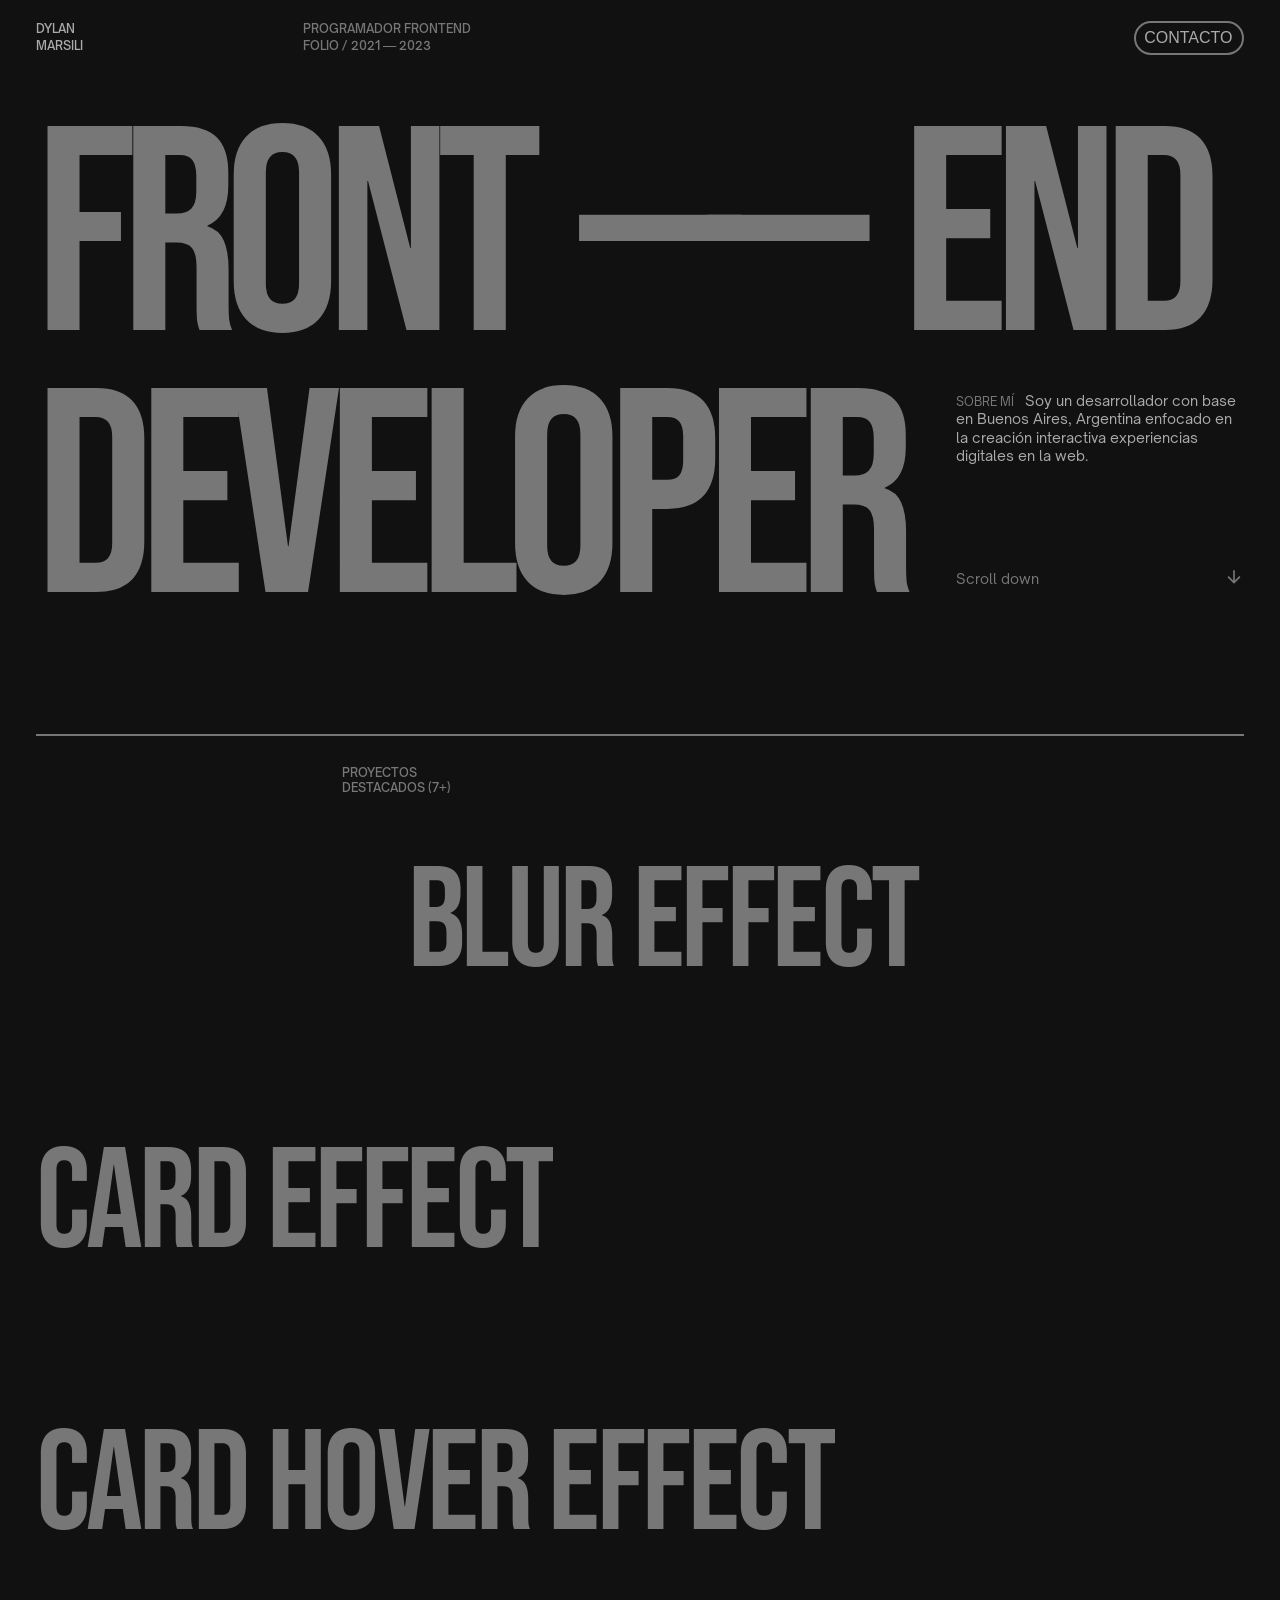
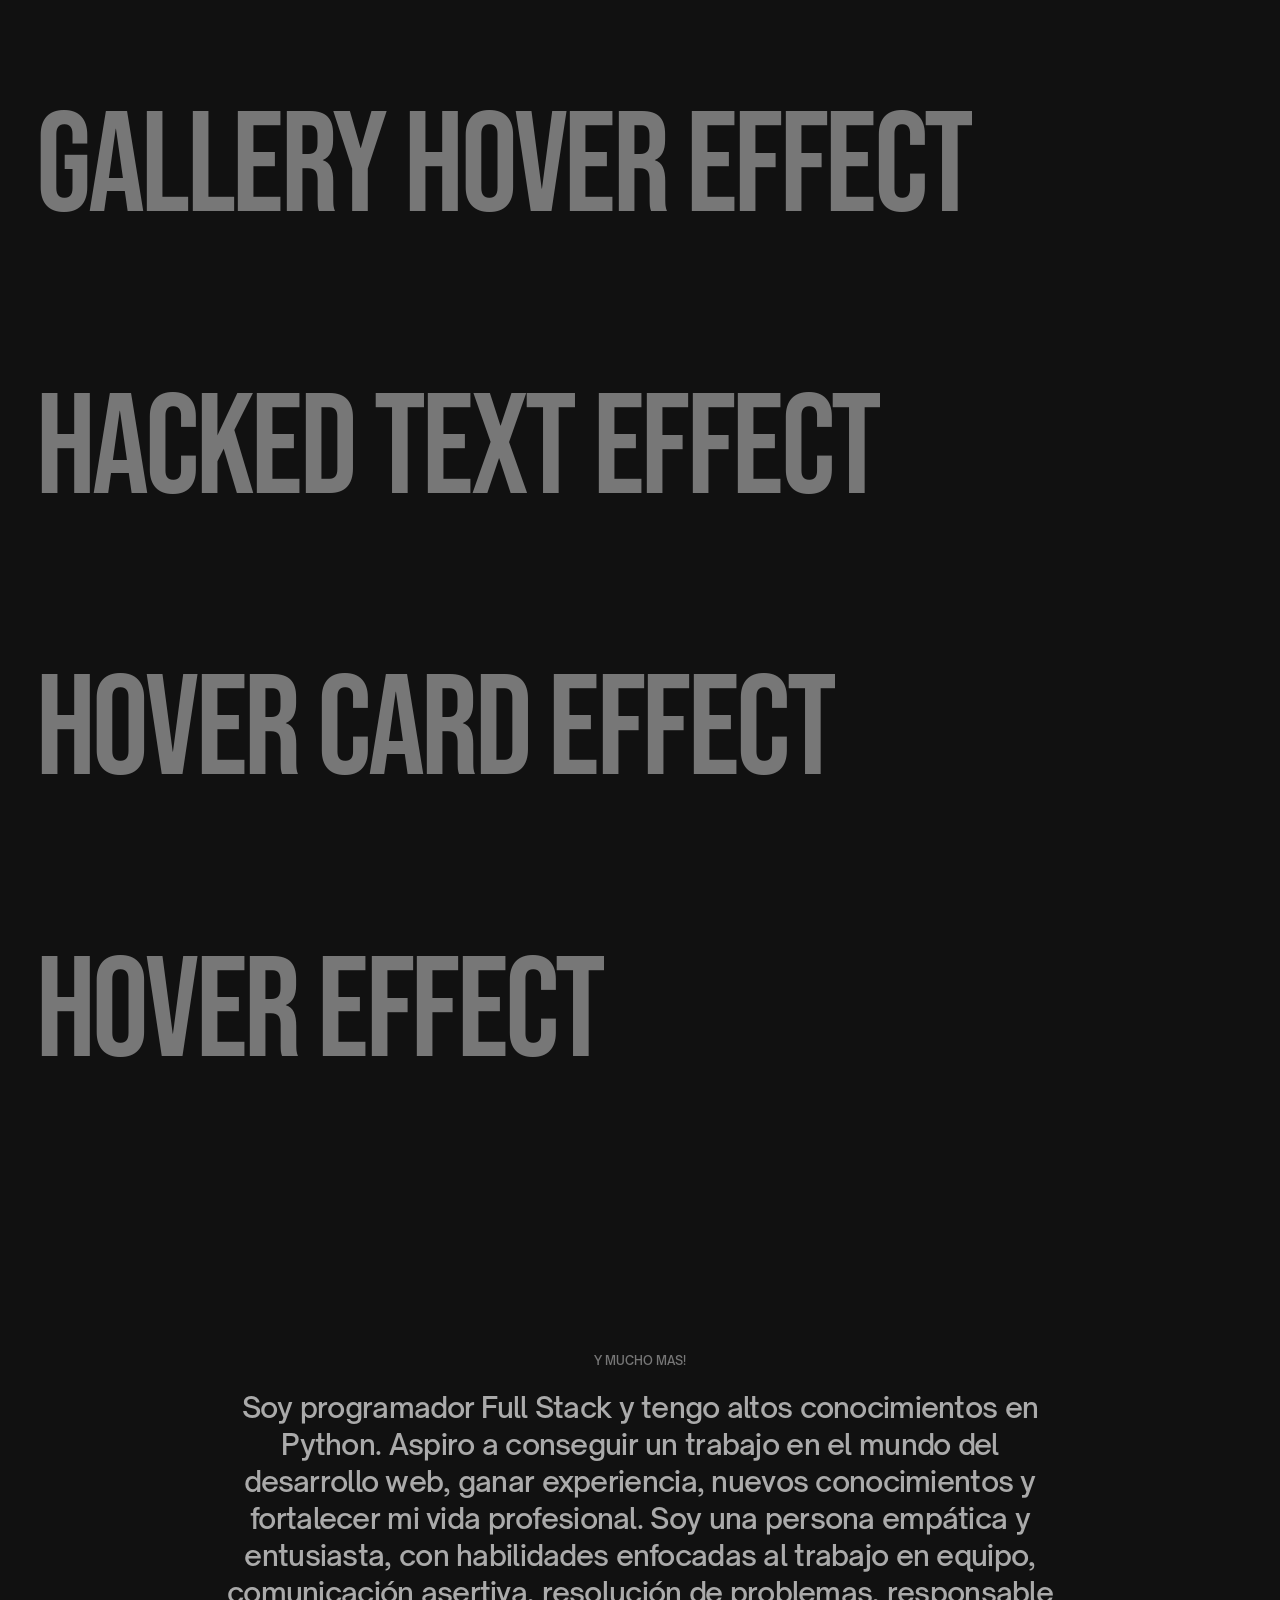
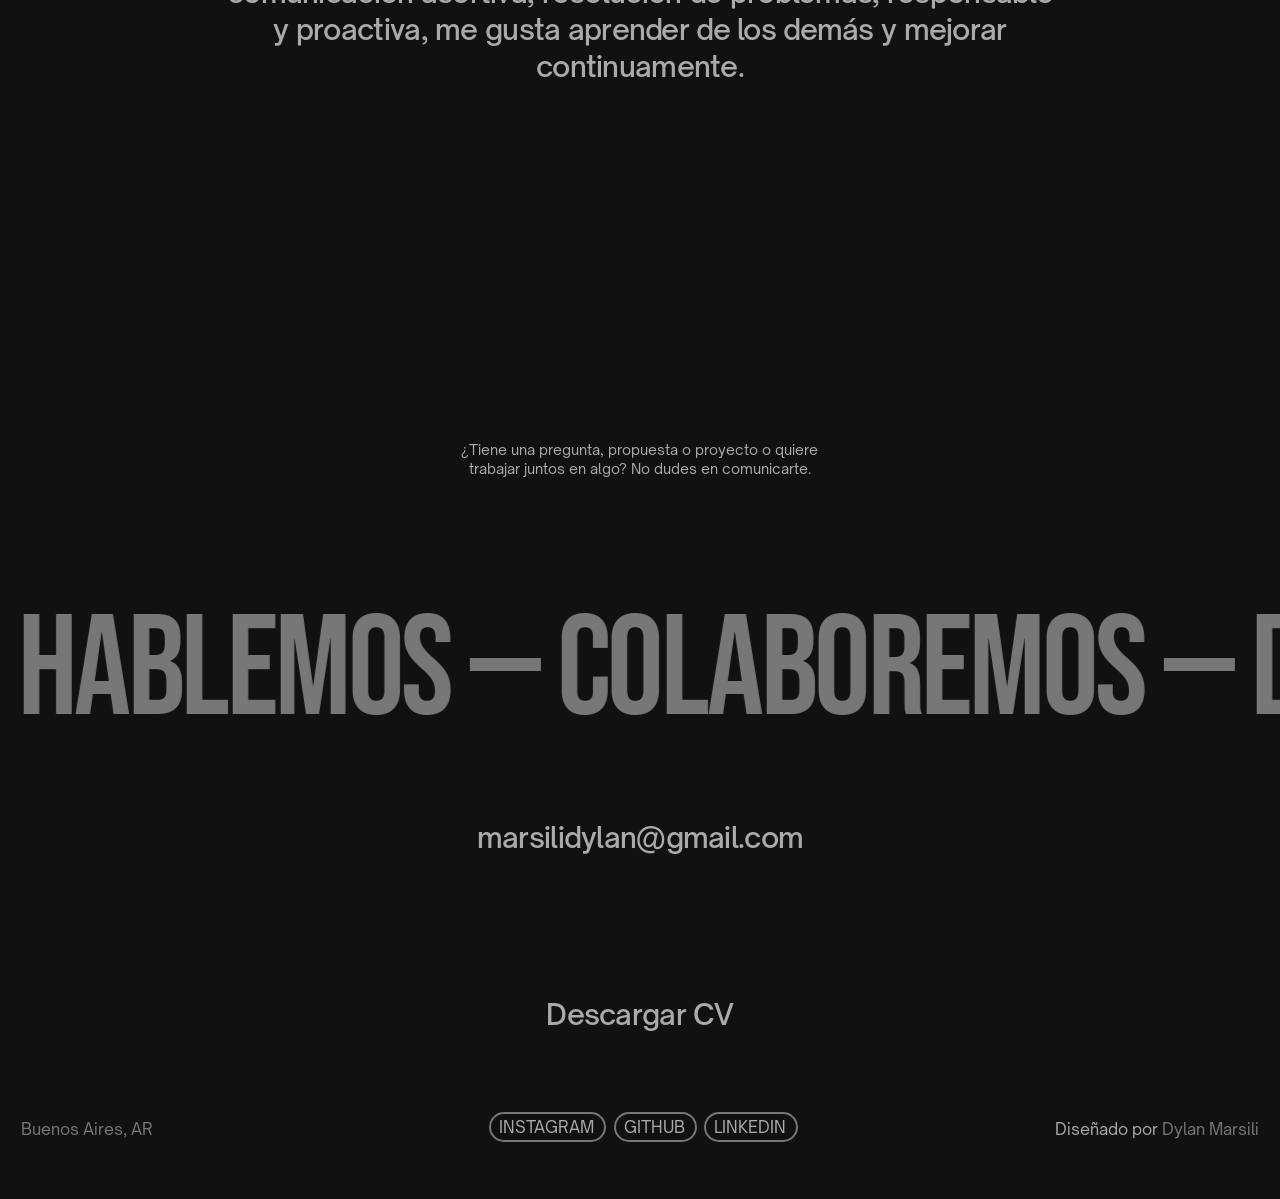
==== commit 666c3203: "change" ====
--- a/index.html
+++ b/index.html
@@ -750,7 +750,7 @@
           </div>
         </div>
         <div class="home__contact__email">
-          <a href="https://drive.google.com/file/d/1YTExySEJ024oC_m2mMfE6tk4Q5YicycQ/view?usp=sharing" target="_blank">
+          <a href="https://drive.google.com/file/d/1eLwnqIAIwN7HpuRU-rbDfgWYF2Mx1RV-/view?usp=sharing" target="_blank">
             <button class="email">Descargar CV</button>
           </a>
           
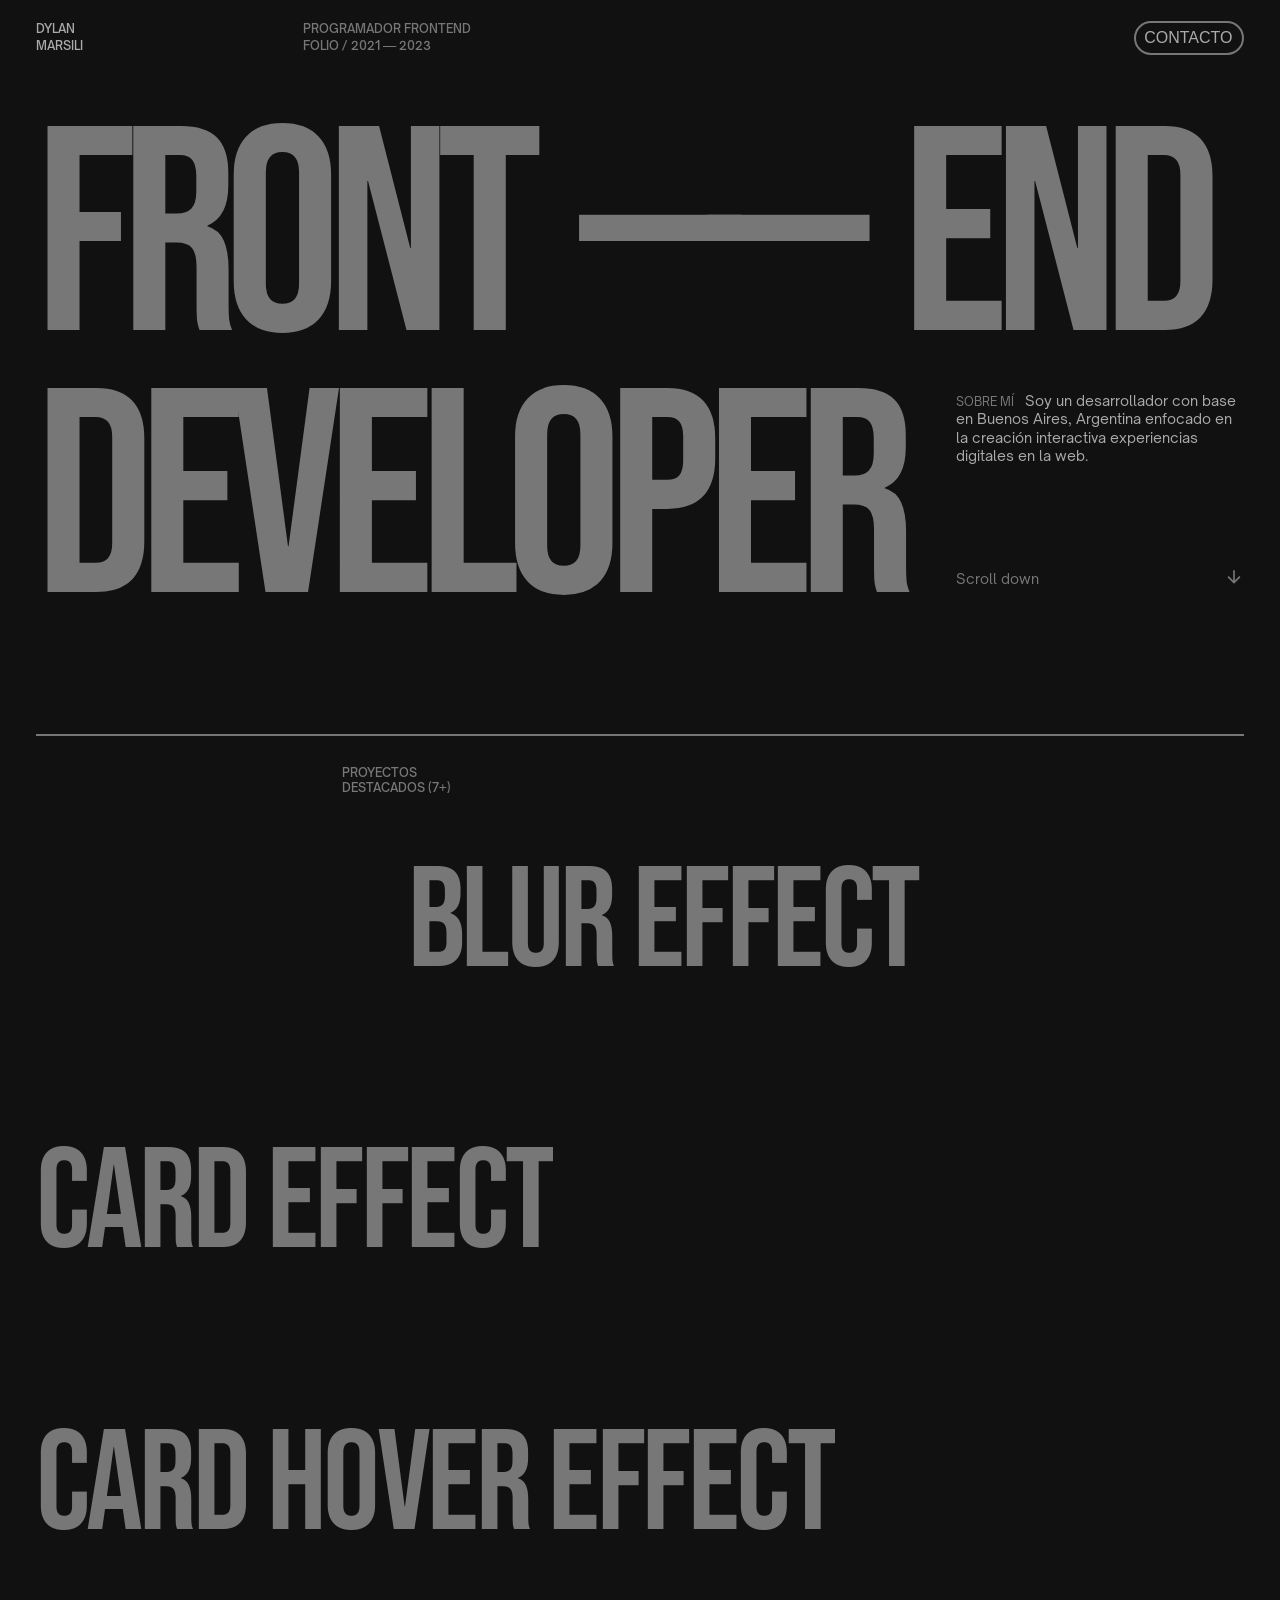
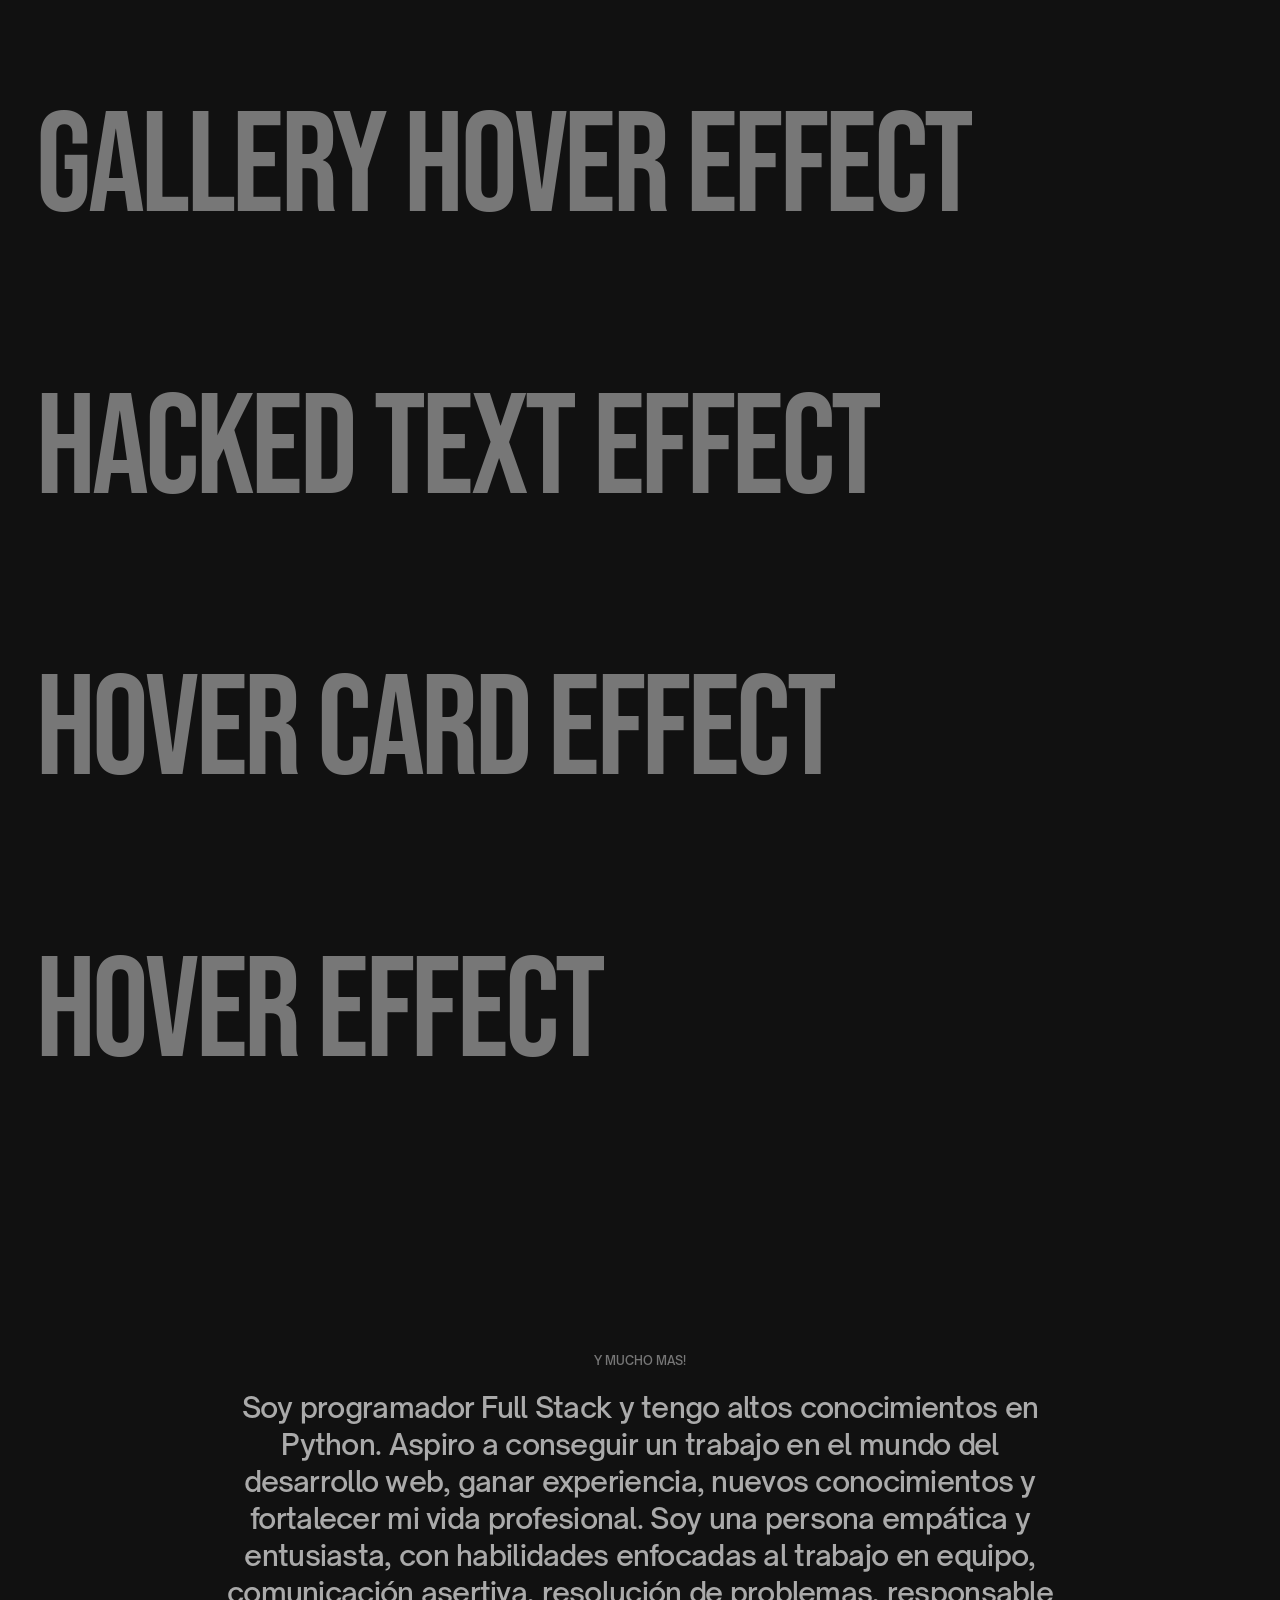
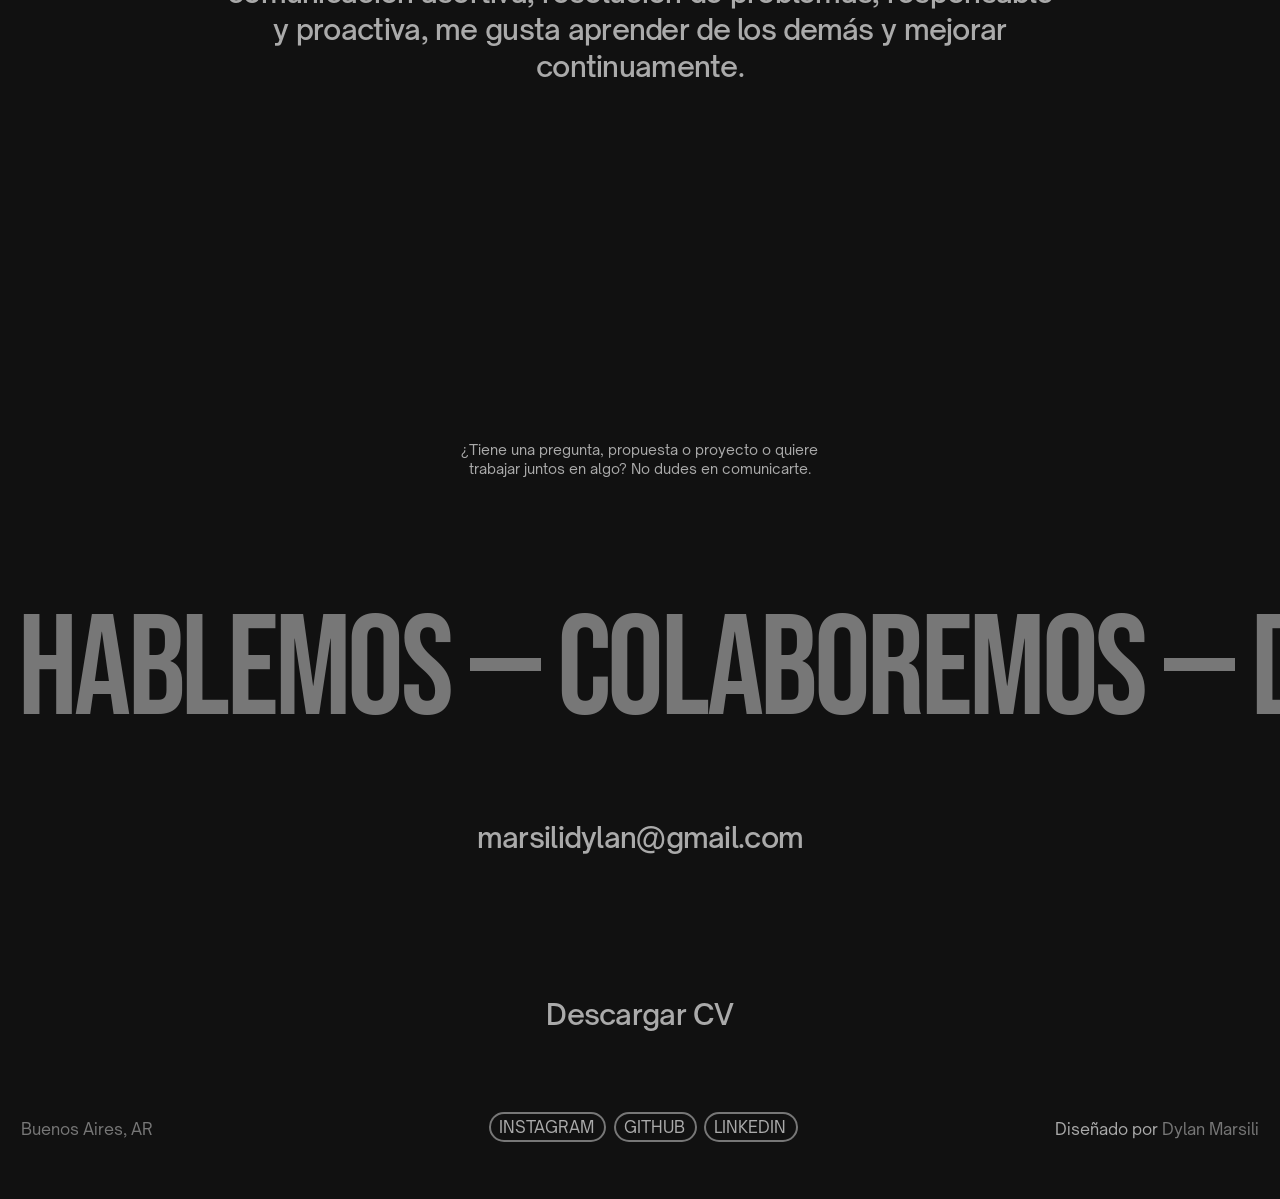
==== commit 42c8c05e: "Update index.html" ====
--- a/index.html
+++ b/index.html
@@ -750,7 +750,7 @@
           </div>
         </div>
         <div class="home__contact__email">
-          <a href="https://drive.google.com/file/d/1eLwnqIAIwN7HpuRU-rbDfgWYF2Mx1RV-/view?usp=sharing" target="_blank">
+          <a href="https://drive.google.com/file/d/1368cCJWeEnzQzX7rvjviaxXZVIKQp4eE/view?usp=sharing" target="_blank">
             <button class="email">Descargar CV</button>
           </a>
           
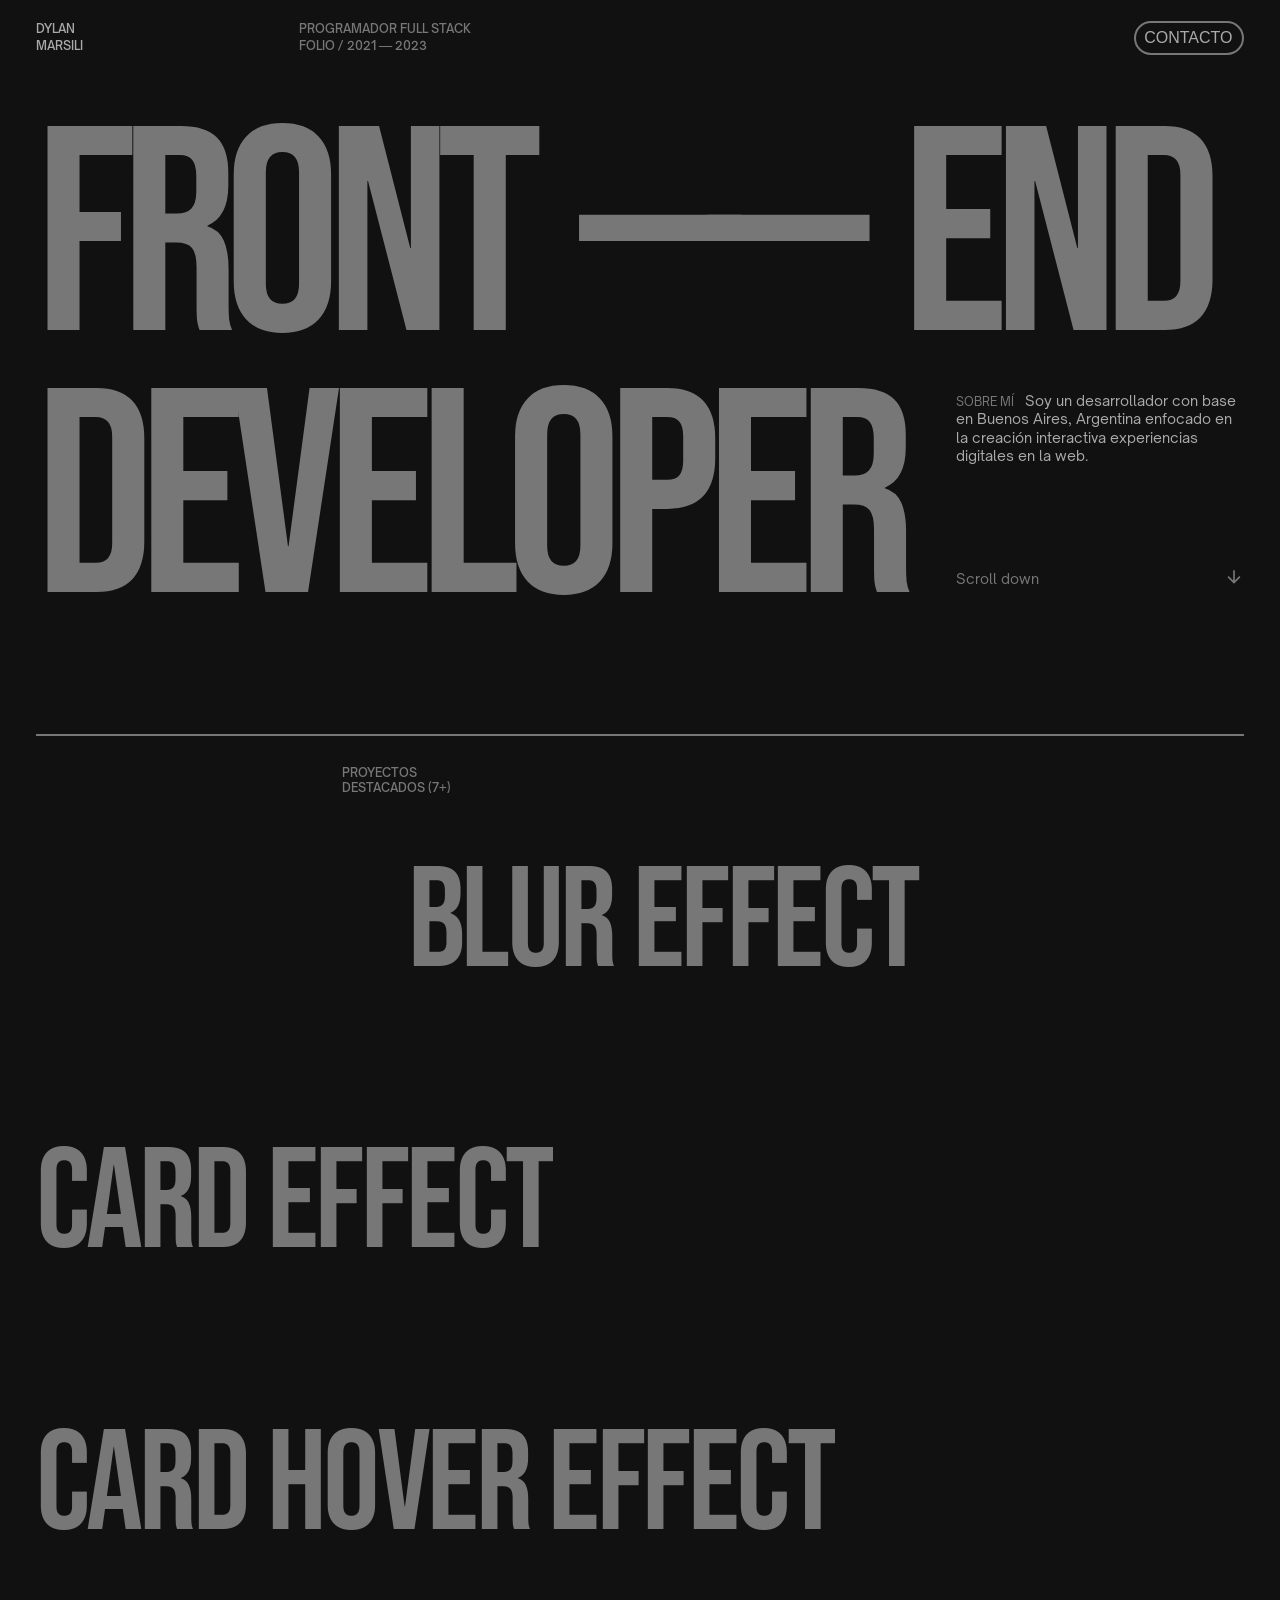
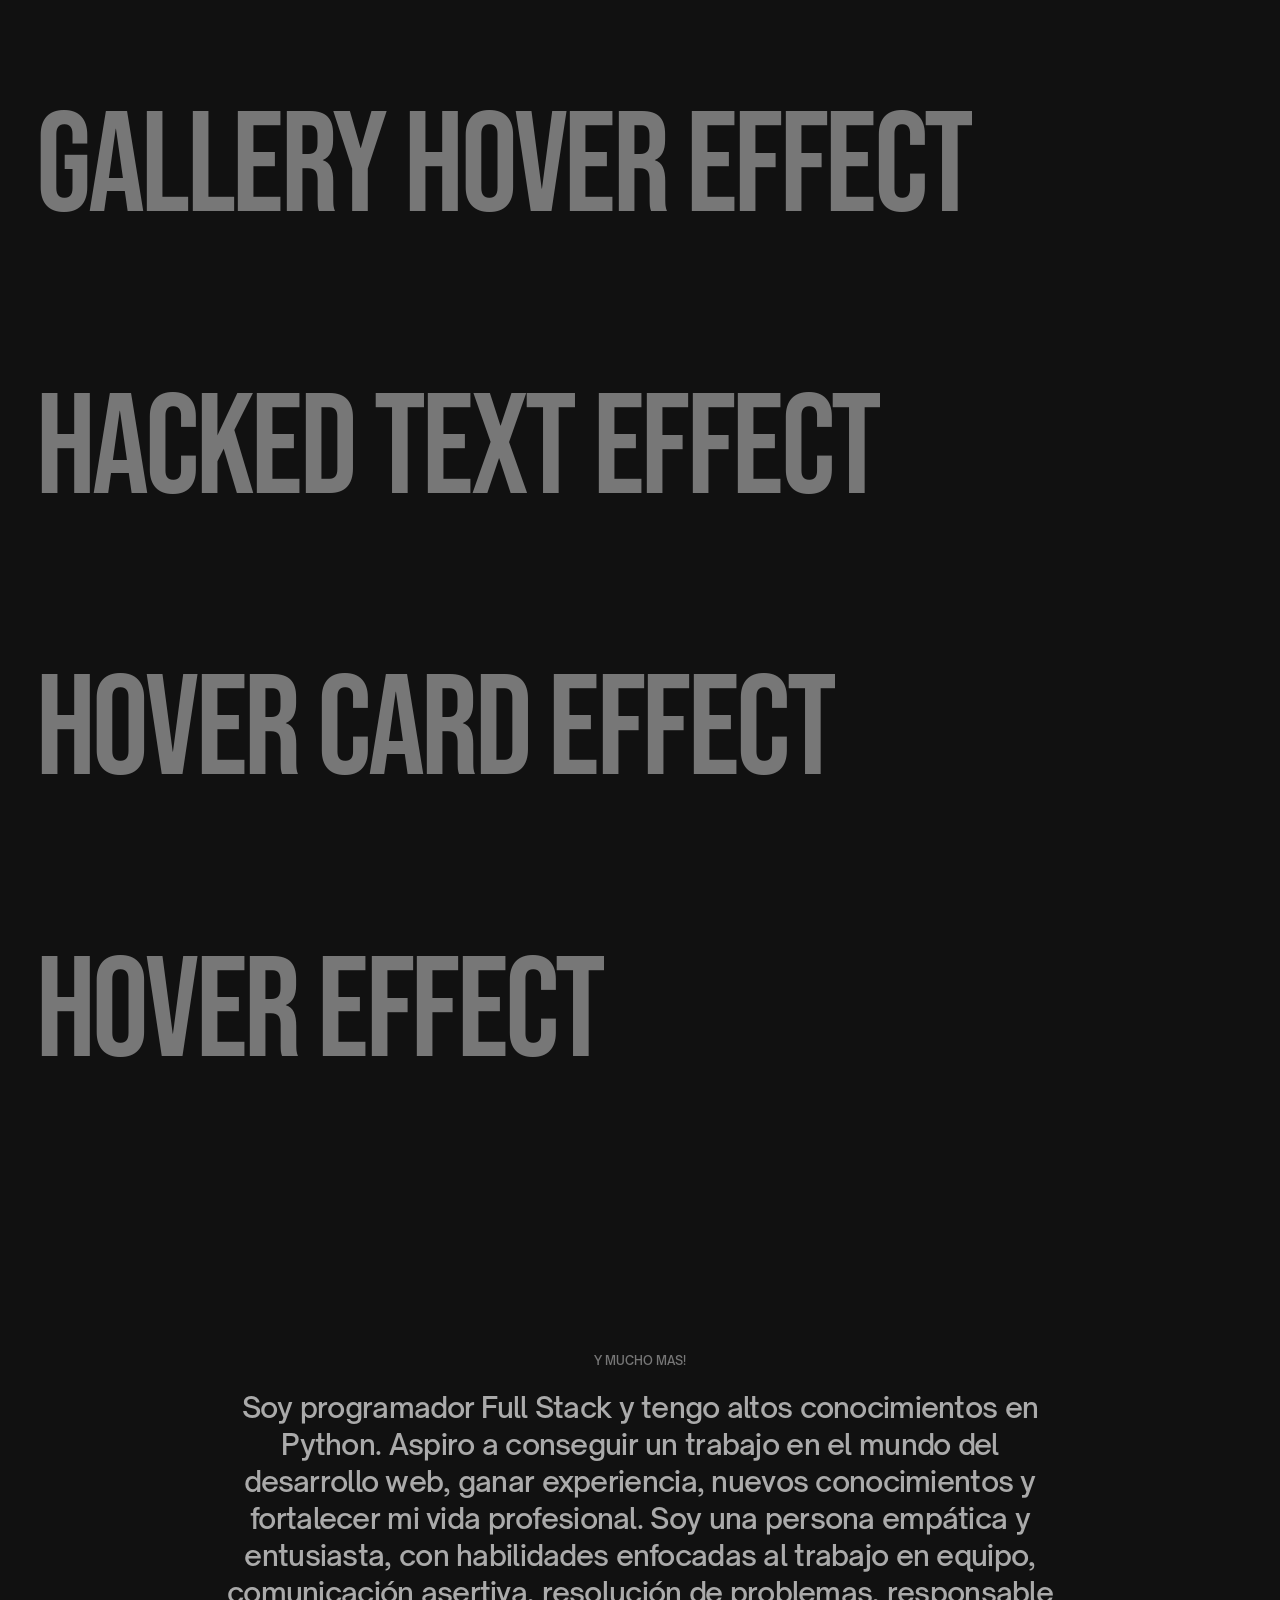
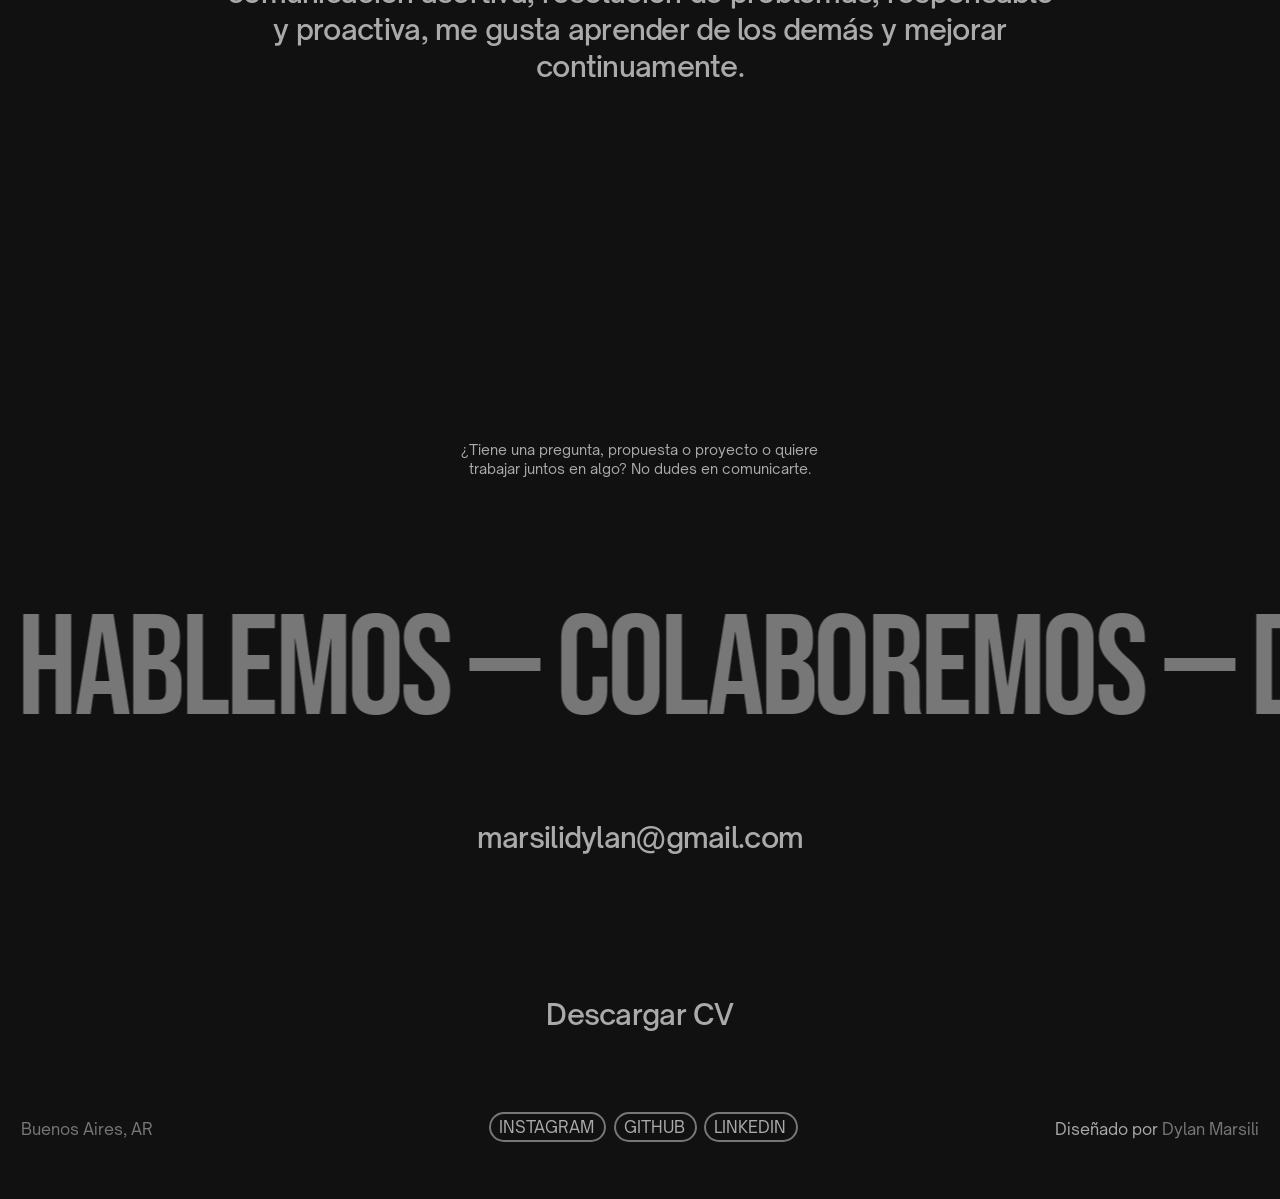
==== commit 65e96568: "Update index.html" ====
--- a/index.html
+++ b/index.html
@@ -8,7 +8,7 @@
     <link rel="icon" href="/favicon.ico" />
     <meta
       name="description"
-      content="Desarrollador Front End radicado en Buenos Aires, Argentina enfocado en la creación de experiencias digitales interactivas en la web."
+      content="Desarrollador Full Stack radicado en Buenos Aires, Argentina enfocado en la creación de experiencias digitales interactivas en la web."
     />
     <meta
       property="og:image"
@@ -21,7 +21,7 @@
     <meta property="twitter:title" content="Dylan — Developer" />
     <meta
       property="twitter:description"
-      content="Desarrollador Front End radicado en Buenos Aires, Argentina enfocado en la creación de experiencias digitales interactivas en la web."
+      content="Desarrollador Full Stack radicado en Buenos Aires, Argentina enfocado en la creación de experiencias digitales interactivas en la web."
     />
 
     <!-- Open Graph / Facebook -->
@@ -30,7 +30,7 @@
     <meta property="og:title" content="Dylan — Developer" />
     <meta
       property="og:description"
-      content="Desarrollador Front End radicado en Buenos Aires, Argentina enfocado en la creación de experiencias digitales interactivas en la web."
+      content="Desarrollador Full Stack radicado en Buenos Aires, Argentina enfocado en la creación de experiencias digitales interactivas en la web."
     />
     <meta
       property="og:image"
@@ -75,7 +75,7 @@
 
           <div class="nav__folio hide-mobile" nav-anim>
             <span>
-              Programador Frontend<br />
+              Programador Full Stack<br />
               Folio / 2021 — 2023
             </span>
           </div>
